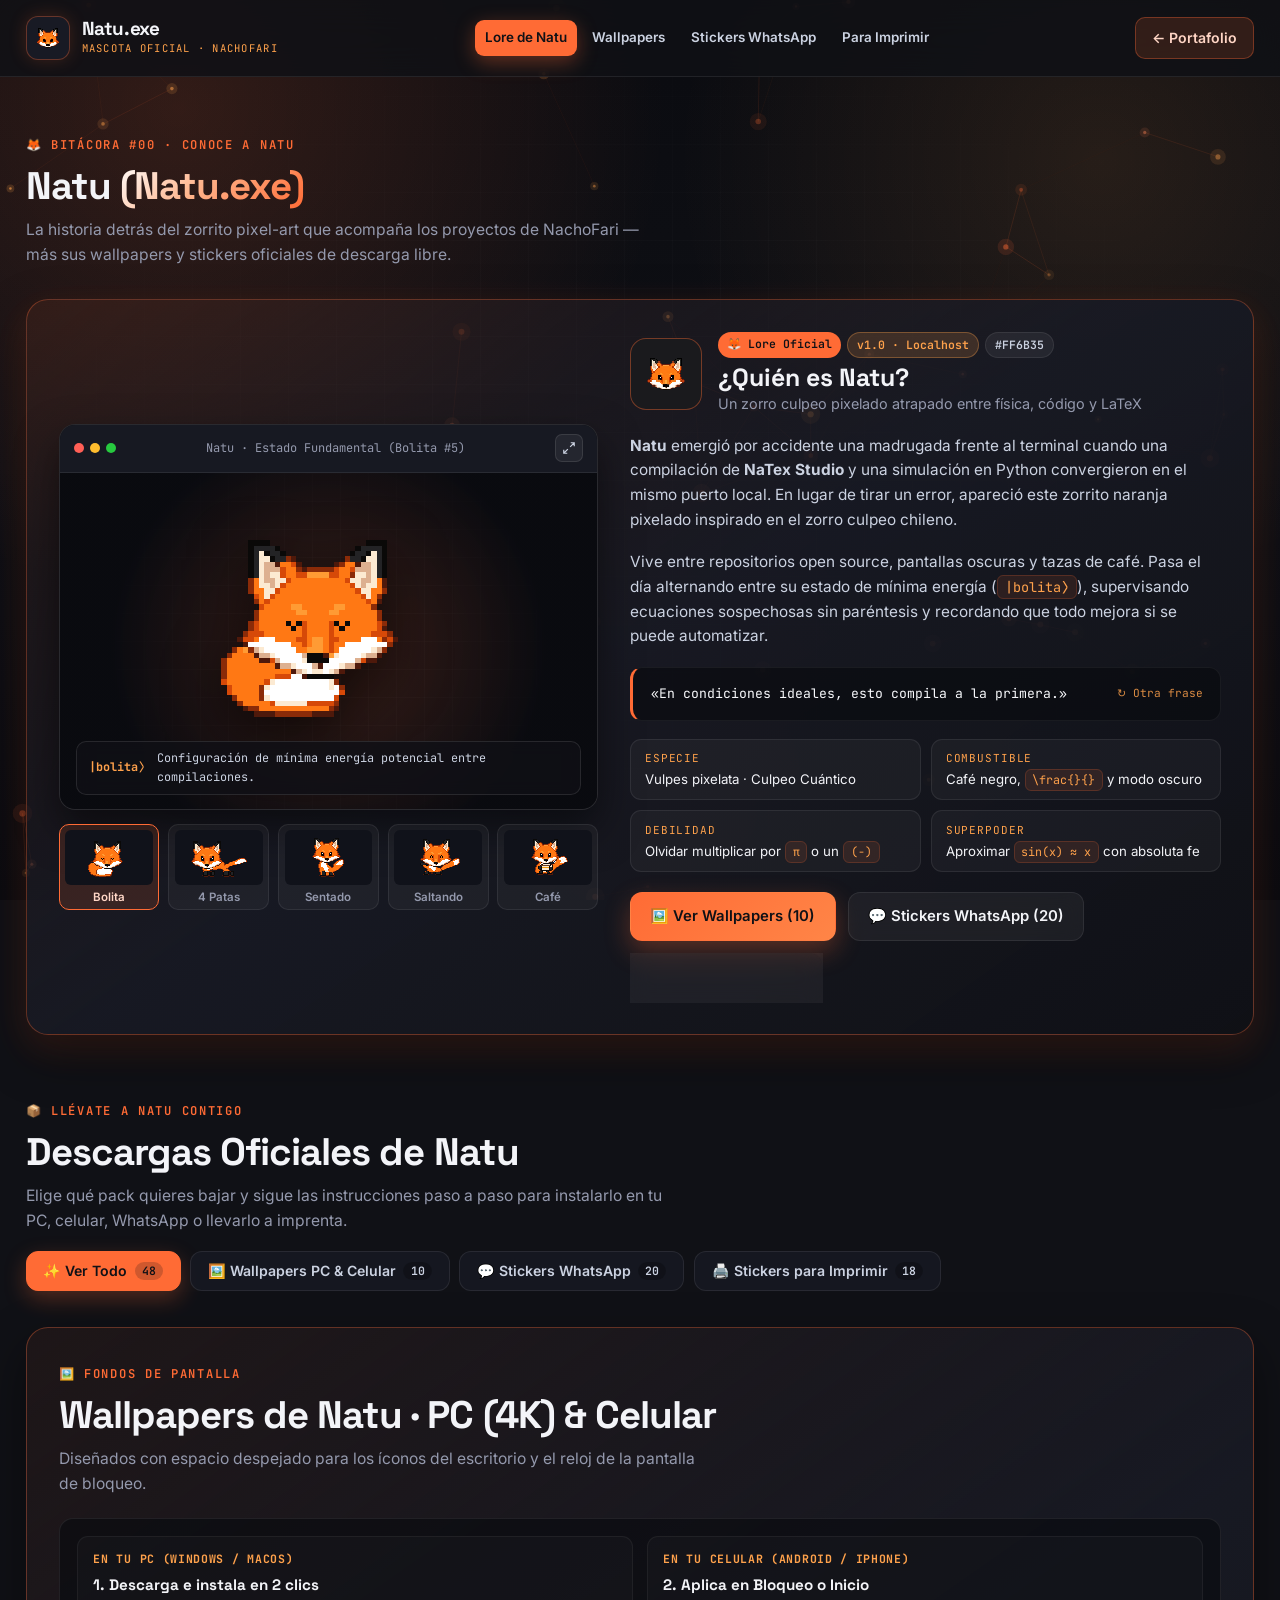
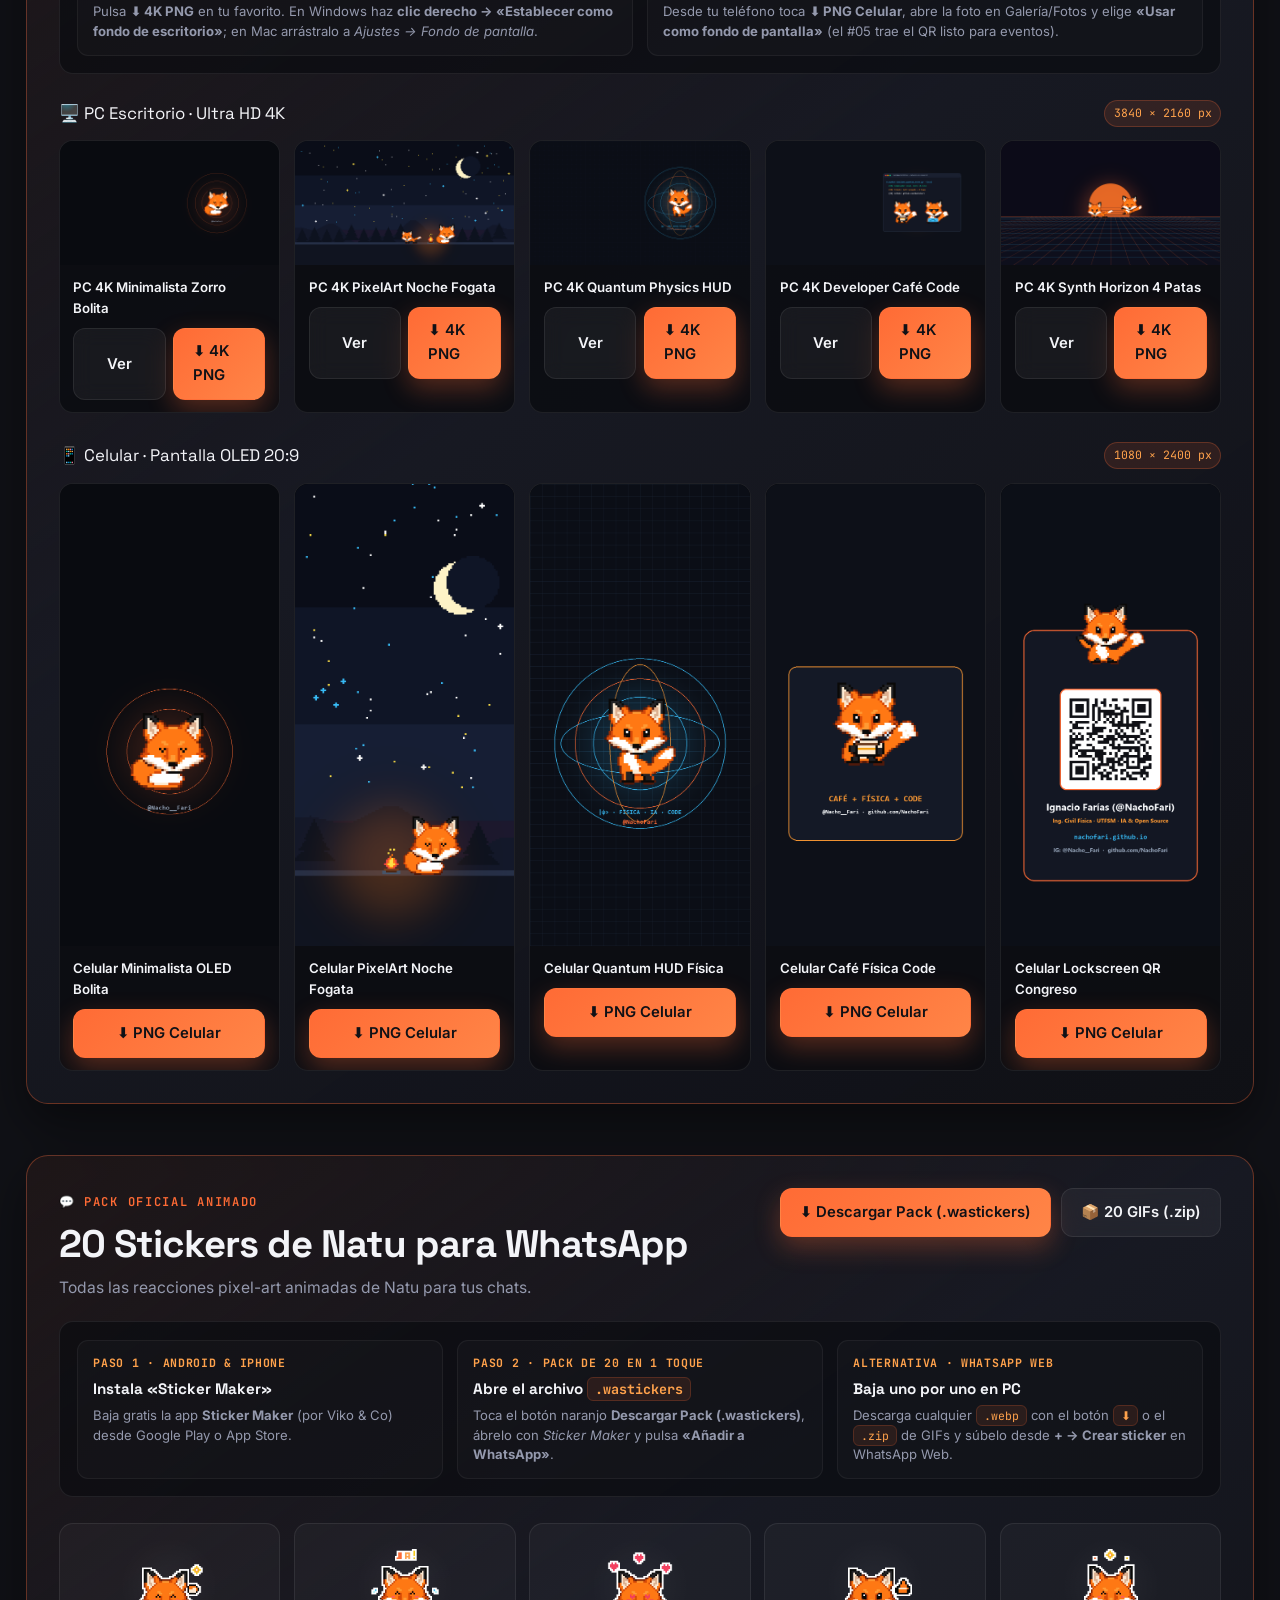
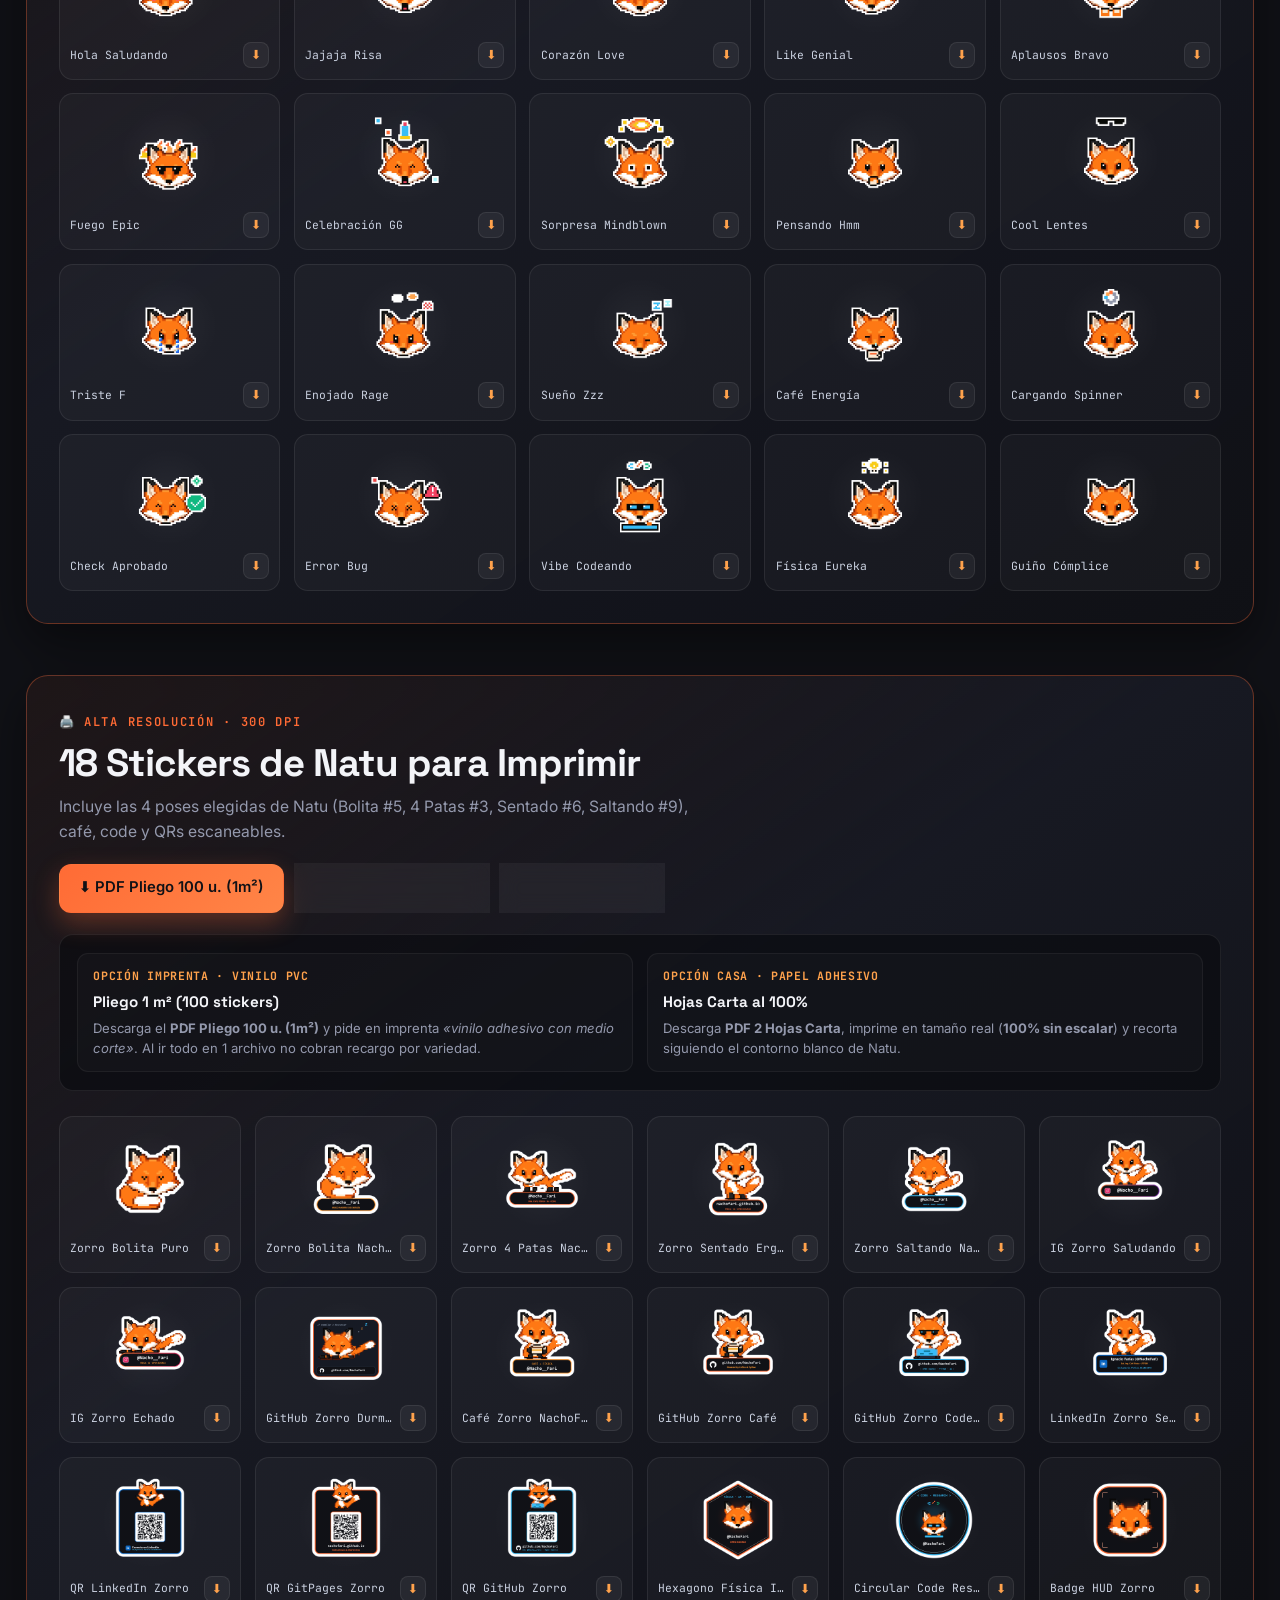
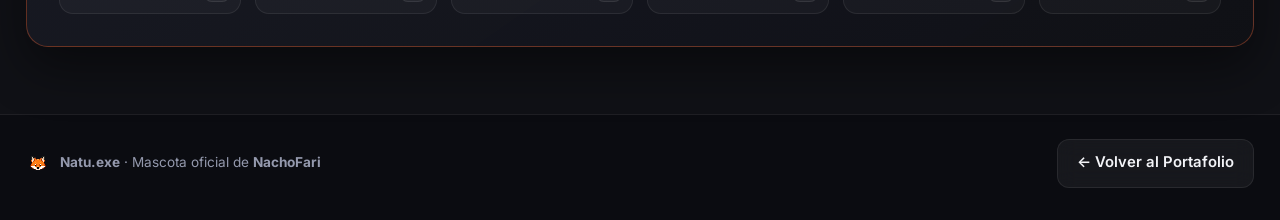
==== natu.html @ dc1feccc "feat: bautizar a Natu.exe y agregar pestaña aparte Conoce a Natu con lore, wallpapers y stickers" ====
<!DOCTYPE html>
<html lang="es">
<head>
  <meta charset="UTF-8" />
  <meta name="viewport" content="width=device-width, initial-scale=1.0" />
  <meta name="theme-color" content="#101116" />
  <title>Conoce a Natu (Natu.exe) — Lore, Wallpapers &amp; Stickers · NachoFari</title>
  <meta name="description" content="Historia y lore oficial de Natu, el zorro pixel-art de NachoFari. Descarga wallpapers en 4K / celular y stickers para WhatsApp o imprimir." />
  <link rel="icon" type="image/png" href="assets/img/fox-avatar.png" />
  <link rel="preconnect" href="https://fonts.googleapis.com" />
  <link rel="preconnect" href="https://fonts.gstatic.com" crossorigin />
  <link href="https://fonts.googleapis.com/css2?family=Inter:wght@400;500;600;700&family=JetBrains+Mono:wght@400;500;600;700&family=Space+Grotesk:wght@500;600;700&display=swap" rel="stylesheet" />
  <link rel="stylesheet" href="css/styles.css?v=20261115a" />
</head>
<body>
  <div class="bg-atmosphere" aria-hidden="true"></div>
  <div class="bg-grid" aria-hidden="true"></div>
  <canvas id="tech-canvas" aria-hidden="true"></canvas>

  <header class="navbar">
    <div class="container nav-inner">
      <a href="index.html" class="brand" aria-label="Inicio NachoFari">
        <div class="brand-avatar-wrap">
          <img src="assets/img/fox-avatar.png" alt="Natu NachoFari" class="brand-avatar" />
        </div>
        <div class="brand-text">
          <span class="brand-name">Natu.exe</span>
          <span class="brand-sub">Mascota Oficial · NachoFari</span>
        </div>
      </a>

      <nav class="nav-links" aria-label="Navegación de Natu">
        <a href="#lore" class="nav-link active">Lore de Natu</a>
        <a href="#wallpapers" class="nav-link">Wallpapers</a>
        <a href="#whatsapp" class="nav-link">Stickers WhatsApp</a>
        <a href="#imprimir" class="nav-link">Para Imprimir</a>
      </nav>

      <div class="nav-actions">
        <a href="index.html" class="btn-nav-cta">← Portafolio</a>
        <button class="mobile-menu-btn" id="mobileMenuBtn" aria-label="Abrir menú" aria-expanded="false">
          <span></span><span></span><span></span>
        </button>
      </div>
    </div>

    <div class="mobile-drawer" id="mobileDrawer">
      <a href="#lore" class="mobile-link">Lore de Natu</a>
      <a href="#wallpapers" class="mobile-link">Wallpapers</a>
      <a href="#whatsapp" class="mobile-link">Stickers WhatsApp</a>
      <a href="#imprimir" class="mobile-link">Para Imprimir</a>
      <a href="index.html" class="mobile-link">← Volver al Portafolio</a>
    </div>
  </header>

  <main>
    <!-- TARJETA PRINCIPAL DE NATU: VISOR IZQUIERDA (POSES) / LORE DERECHA -->
    <section id="lore" class="section">
      <div class="container">
        <div class="section-header">
          <div class="section-tag">🦊 Bitácora #00 · Conoce a Natu</div>
          <h1 class="section-title">Natu <span class="text-gradient">(Natu.exe)</span></h1>
          <p class="section-subtitle">
            La historia detrás del zorrito pixel-art que acompaña los proyectos de NachoFari — más sus wallpapers y stickers oficiales de descarga libre.
          </p>
        </div>

        <article class="flagship-card flagship-card--reversed">
          <!-- VISOR DE FORMAS DE NATU EN EL LADO IZQUIERDO -->
          <div class="flagship-media">
            <div class="preview-window">
              <div class="preview-topbar">
                <div class="preview-dots"><span></span><span></span><span></span></div>
                <span class="preview-filename" id="natuPreviewLabel">Natu · Estado Fundamental (Bolita #5)</span>
                <button type="button" class="preview-zoom-btn" id="natuZoomBtn" title="Ampliar sprite de Natu">
                  <svg viewBox="0 0 24 24" fill="none" stroke="currentColor" stroke-width="2"><path d="M15 3h6v6M9 21H3v-6M21 3l-7 7M3 21l7-7"/></svg>
                </button>
              </div>
              <div class="natu-stage">
                <img src="assets/brand/natu_sprites/01_bolita.png" alt="Natu Modo Bolita" id="natuActiveImg" />
                <div class="natu-stage-caption">
                  <span class="natu-stage-state" id="natuStageState">|bolita⟩</span>
                  <span id="natuStageNote">Configuración de mínima energía potencial entre compilaciones.</span>
                </div>
              </div>
            </div>

            <div class="preview-thumbs natu-thumbs" id="natuThumbs" role="tablist" aria-label="Poses oficiales de Natu">
              <button type="button" class="thumb-btn active"
                data-src="assets/brand/natu_sprites/01_bolita.png"
                data-label="Natu · Estado Fundamental (Bolita #5)"
                data-state="|bolita⟩"
                data-note="Configuración de mínima energía potencial entre compilaciones.">
                <img src="assets/brand/natu_sprites/01_bolita.png" alt="Bolita" />
                <span>Bolita</span>
              </button>
              <button type="button" class="thumb-btn"
                data-src="assets/brand/natu_sprites/02_cuadrupedo.png"
                data-label="Natu · Patrulla Culpeo (4 Patas #3)"
                data-state="|explorando⟩"
                data-note="Rastreando bugs sueltos y apuntes perdidos por el campus.">
                <img src="assets/brand/natu_sprites/02_cuadrupedo.png" alt="4 Patas" />
                <span>4 Patas</span>
              </button>
              <button type="button" class="thumb-btn"
                data-src="assets/brand/natu_sprites/03_sentado.png"
                data-label="Natu · Modo Observador (Sentado #6)"
                data-state="|midiendo⟩"
                data-note="Observando si el experimento colapsa o funciona a la primera.">
                <img src="assets/brand/natu_sprites/03_sentado.png" alt="Sentado" />
                <span>Sentado</span>
              </button>
              <button type="button" class="thumb-btn"
                data-src="assets/brand/natu_sprites/04_saltando.png"
                data-label="Natu · Compiló Sin Warnings (Saltando #9)"
                data-state="|excitado⟩"
                data-note="Salto cuántico cuando el script pasa a la primera sin errores.">
                <img src="assets/brand/natu_sprites/04_saltando.png" alt="Saltando" />
                <span>Saltando</span>
              </button>
              <button type="button" class="thumb-btn"
                data-src="assets/brand/natu_sprites/05_cafe.png"
                data-label="Natu · Modo Cafeína (03:00 AM)"
                data-state="|cafeína⟩"
                data-note="Combustible estándar de laboratorio, LaTeX y trasnoches.">
                <img src="assets/brand/natu_sprites/05_cafe.png" alt="Café" />
                <span>Café</span>
              </button>
            </div>
          </div>

          <!-- LORE + FICHA + ACCESOS EN EL LADO DERECHO -->
          <div class="flagship-info">
            <div class="flagship-brand-row">
              <img src="assets/img/fox-avatar.png" alt="Avatar de Natu" class="flagship-logo fox-logo-pixel" />
              <div>
                <div class="flagship-badges">
                  <span class="badge-star">🦊 Lore Oficial</span>
                  <span class="badge-version">v1.0 · Localhost</span>
                  <span class="badge-license">#FF6B35</span>
                </div>
                <h2 class="flagship-name">¿Quién es Natu?</h2>
                <p class="flagship-tagline">Un zorro culpeo pixelado atrapado entre física, código y LaTeX</p>
              </div>
            </div>

            <p class="flagship-description">
              <strong>Natu</strong> emergió por accidente una madrugada frente al terminal cuando una compilación de <strong>NaTex Studio</strong> y una simulación en Python convergieron en el mismo puerto local. En lugar de tirar un error, apareció este zorrito naranja pixelado inspirado en el zorro culpeo chileno.
            </p>
            <p class="flagship-description">
              Vive entre repositorios open source, pantallas oscuras y tazas de café. Pasa el día alternando entre su estado de mínima energía (<code>|bolita⟩</code>), supervisando ecuaciones sospechosas sin paréntesis y recordando que todo mejora si se puede automatizar.
            </p>

            <div class="natu-lore-quote" id="natuLoreQuote" role="button" tabindex="0" title="Haz clic para cambiar la frase de Natu">
              <span id="natuLoreQuoteText">«En condiciones ideales, esto compila a la primera.»</span>
              <span class="natu-lore-quote-hint">↻ Otra frase</span>
            </div>

            <div class="natu-stats-grid">
              <div class="natu-stat-box">
                <span class="natu-stat-label">Especie</span>
                <span class="natu-stat-value">Vulpes pixelata · Culpeo Cuántico</span>
              </div>
              <div class="natu-stat-box">
                <span class="natu-stat-label">Combustible</span>
                <span class="natu-stat-value">Café negro, <code>\frac&#123;&#125;&#123;&#125;</code> y modo oscuro</span>
              </div>
              <div class="natu-stat-box">
                <span class="natu-stat-label">Debilidad</span>
                <span class="natu-stat-value">Olvidar multiplicar por <code>π</code> o un <code>(−)</code></span>
              </div>
              <div class="natu-stat-box">
                <span class="natu-stat-label">Superpoder</span>
                <span class="natu-stat-value">Aproximar <code>sin(x) ≈ x</code> con absoluta fe</span>
              </div>
            </div>

            <div class="flagship-actions">
              <a href="#wallpapers" class="btn btn-primary">
                <span>🖼️ Ver Wallpapers (10)</span>
              </a>
              <a href="#whatsapp" class="btn btn-glass">
                <span>💬 Stickers WhatsApp (20)</span>
              </a>
              <a href="#imprimir" class="btn btn-glass">
                <span>🖨️ Para Imprimir (18)</span>
              </a>
            </div>
          </div>
        </article>
      </div>
    </section>

    <!-- SELECTOR DE DESCARGAS -->
    <section class="dl-hero">
      <div class="container">
        <div class="section-tag">📦 Llévate a Natu contigo</div>
        <h2 class="section-title">Descargas Oficiales de Natu</h2>
        <p class="section-subtitle">
          Elige qué pack quieres bajar y sigue las instrucciones paso a paso para instalarlo en tu PC, celular, WhatsApp o llevarlo a imprenta.
        </p>

        <div class="dl-switcher" role="tablist" aria-label="Filtrar descargas de Natu">
          <button type="button" class="dl-filter-btn active" data-filter="all">
            ✨ Ver Todo <span class="dl-count-pill">48</span>
          </button>
          <button type="button" class="dl-filter-btn" data-filter="wallpapers">
            🖼️ Wallpapers PC &amp; Celular <span class="dl-count-pill">10</span>
          </button>
          <button type="button" class="dl-filter-btn" data-filter="whatsapp">
            💬 Stickers WhatsApp <span class="dl-count-pill">20</span>
          </button>
          <button type="button" class="dl-filter-btn" data-filter="imprimir">
            🖨️ Stickers para Imprimir <span class="dl-count-pill">18</span>
          </button>
        </div>
      </div>
    </section>

    <!-- 1. WALLPAPERS PC 4K Y CELULAR -->
    <section id="wallpapers" class="dl-group-section" data-group="wallpapers">
      <div class="container">
        <div class="dl-card">
          <div class="dl-card-head">
            <div>
              <div class="section-tag">🖼️ Fondos de Pantalla</div>
              <h2 class="section-title">Wallpapers de Natu · PC (4K) &amp; Celular</h2>
              <p class="section-subtitle">Diseñados con espacio despejado para los íconos del escritorio y el reloj de la pantalla de bloqueo.</p>
            </div>
          </div>

          <div class="install-guide" aria-label="Instrucciones para instalar wallpapers">
            <div class="install-step">
              <span class="install-step-badge">En tu PC (Windows / macOS)</span>
              <h4>1. Descarga e instala en 2 clics</h4>
              <p>Pulsa <strong>⬇ 4K PNG</strong> en tu favorito. En Windows haz <strong>clic derecho → «Establecer como fondo de escritorio»</strong>; en Mac arrástralo a <em>Ajustes → Fondo de pantalla</em>.</p>
            </div>
            <div class="install-step">
              <span class="install-step-badge">En tu Celular (Android / iPhone)</span>
              <h4>2. Aplica en Bloqueo o Inicio</h4>
              <p>Desde tu teléfono toca <strong>⬇ PNG Celular</strong>, abre la foto en Galería/Fotos y elige <strong>«Usar como fondo de pantalla»</strong> (el #05 trae el QR listo para eventos).</p>
            </div>
          </div>

          <div class="wallpapers-subhead">
            <span>🖥️ PC Escritorio · Ultra HD 4K</span>
            <span class="mono-badge">3840 × 2160 px</span>
          </div>
          <div class="wallpapers-pc-grid">
            <div class="wp-card">
              <div class="wp-media-pc" data-lightbox-src="assets/brand/wallpapers_pc/01_PC_4K_Minimalista_Zorro_Bolita.png" data-lightbox-title="PC 4K (3840×2160) · PC 4K Minimalista Zorro Bolita">
                <img src="assets/brand/wallpapers_pc/01_PC_4K_Minimalista_Zorro_Bolita.png" alt="PC 4K Minimalista Zorro Bolita" loading="lazy" />
              </div>
              <div class="wp-footer">
                <span class="wp-title">PC 4K Minimalista Zorro Bolita</span>
                <div class="wp-actions">
                  <button type="button" class="btn btn-glass btn-sm" data-lightbox-src="assets/brand/wallpapers_pc/01_PC_4K_Minimalista_Zorro_Bolita.png" data-lightbox-title="PC 4K · PC 4K Minimalista Zorro Bolita">Ver</button>
                  <a href="assets/brand/wallpapers_pc/01_PC_4K_Minimalista_Zorro_Bolita.png" download="01_PC_4K_Minimalista_Zorro_Bolita.png" class="btn btn-primary btn-sm">⬇ 4K PNG</a>
                </div>
              </div>
            </div>
            <div class="wp-card">
              <div class="wp-media-pc" data-lightbox-src="assets/brand/wallpapers_pc/02_PC_4K_PixelArt_Noche_Fogata.png" data-lightbox-title="PC 4K (3840×2160) · PC 4K PixelArt Noche Fogata">
                <img src="assets/brand/wallpapers_pc/02_PC_4K_PixelArt_Noche_Fogata.png" alt="PC 4K PixelArt Noche Fogata" loading="lazy" />
              </div>
              <div class="wp-footer">
                <span class="wp-title">PC 4K PixelArt Noche Fogata</span>
                <div class="wp-actions">
                  <button type="button" class="btn btn-glass btn-sm" data-lightbox-src="assets/brand/wallpapers_pc/02_PC_4K_PixelArt_Noche_Fogata.png" data-lightbox-title="PC 4K · PC 4K PixelArt Noche Fogata">Ver</button>
                  <a href="assets/brand/wallpapers_pc/02_PC_4K_PixelArt_Noche_Fogata.png" download="02_PC_4K_PixelArt_Noche_Fogata.png" class="btn btn-primary btn-sm">⬇ 4K PNG</a>
                </div>
              </div>
            </div>
            <div class="wp-card">
              <div class="wp-media-pc" data-lightbox-src="assets/brand/wallpapers_pc/03_PC_4K_Quantum_Physics_HUD.png" data-lightbox-title="PC 4K (3840×2160) · PC 4K Quantum Physics HUD">
                <img src="assets/brand/wallpapers_pc/03_PC_4K_Quantum_Physics_HUD.png" alt="PC 4K Quantum Physics HUD" loading="lazy" />
              </div>
              <div class="wp-footer">
                <span class="wp-title">PC 4K Quantum Physics HUD</span>
                <div class="wp-actions">
                  <button type="button" class="btn btn-glass btn-sm" data-lightbox-src="assets/brand/wallpapers_pc/03_PC_4K_Quantum_Physics_HUD.png" data-lightbox-title="PC 4K · PC 4K Quantum Physics HUD">Ver</button>
                  <a href="assets/brand/wallpapers_pc/03_PC_4K_Quantum_Physics_HUD.png" download="03_PC_4K_Quantum_Physics_HUD.png" class="btn btn-primary btn-sm">⬇ 4K PNG</a>
                </div>
              </div>
            </div>
            <div class="wp-card">
              <div class="wp-media-pc" data-lightbox-src="assets/brand/wallpapers_pc/04_PC_4K_Developer_Cafe_Code.png" data-lightbox-title="PC 4K (3840×2160) · PC 4K Developer Café Code">
                <img src="assets/brand/wallpapers_pc/04_PC_4K_Developer_Cafe_Code.png" alt="PC 4K Developer Café Code" loading="lazy" />
              </div>
              <div class="wp-footer">
                <span class="wp-title">PC 4K Developer Café Code</span>
                <div class="wp-actions">
                  <button type="button" class="btn btn-glass btn-sm" data-lightbox-src="assets/brand/wallpapers_pc/04_PC_4K_Developer_Cafe_Code.png" data-lightbox-title="PC 4K · PC 4K Developer Café Code">Ver</button>
                  <a href="assets/brand/wallpapers_pc/04_PC_4K_Developer_Cafe_Code.png" download="04_PC_4K_Developer_Cafe_Code.png" class="btn btn-primary btn-sm">⬇ 4K PNG</a>
                </div>
              </div>
            </div>
            <div class="wp-card">
              <div class="wp-media-pc" data-lightbox-src="assets/brand/wallpapers_pc/05_PC_4K_Synth_Horizon_4Patas.png" data-lightbox-title="PC 4K (3840×2160) · PC 4K Synth Horizon 4 Patas">
                <img src="assets/brand/wallpapers_pc/05_PC_4K_Synth_Horizon_4Patas.png" alt="PC 4K Synth Horizon 4 Patas" loading="lazy" />
              </div>
              <div class="wp-footer">
                <span class="wp-title">PC 4K Synth Horizon 4 Patas</span>
                <div class="wp-actions">
                  <button type="button" class="btn btn-glass btn-sm" data-lightbox-src="assets/brand/wallpapers_pc/05_PC_4K_Synth_Horizon_4Patas.png" data-lightbox-title="PC 4K · PC 4K Synth Horizon 4 Patas">Ver</button>
                  <a href="assets/brand/wallpapers_pc/05_PC_4K_Synth_Horizon_4Patas.png" download="05_PC_4K_Synth_Horizon_4Patas.png" class="btn btn-primary btn-sm">⬇ 4K PNG</a>
                </div>
              </div>
            </div>
          </div>

          <div class="wallpapers-subhead">
            <span>📱 Celular · Pantalla OLED 20:9</span>
            <span class="mono-badge">1080 × 2400 px</span>
          </div>
          <div class="wallpapers-mobile-grid">
            <div class="wp-card">
              <div class="wp-media-mobile" data-lightbox-src="assets/brand/wallpapers_mobile/01_Celular_Minimalista_OLED_Bolita.png" data-lightbox-title="Celular (1080×2400) · Celular Minimalista OLED Bolita">
                <img src="assets/brand/wallpapers_mobile/01_Celular_Minimalista_OLED_Bolita.png" alt="Celular Minimalista OLED Bolita" loading="lazy" />
              </div>
              <div class="wp-footer">
                <span class="wp-title">Celular Minimalista OLED Bolita</span>
                <div class="wp-actions">
                  <a href="assets/brand/wallpapers_mobile/01_Celular_Minimalista_OLED_Bolita.png" download="01_Celular_Minimalista_OLED_Bolita.png" class="btn btn-primary btn-sm">⬇ PNG Celular</a>
                </div>
              </div>
            </div>
            <div class="wp-card">
              <div class="wp-media-mobile" data-lightbox-src="assets/brand/wallpapers_mobile/02_Celular_PixelArt_Noche_Fogata.png" data-lightbox-title="Celular (1080×2400) · Celular PixelArt Noche Fogata">
                <img src="assets/brand/wallpapers_mobile/02_Celular_PixelArt_Noche_Fogata.png" alt="Celular PixelArt Noche Fogata" loading="lazy" />
              </div>
              <div class="wp-footer">
                <span class="wp-title">Celular PixelArt Noche Fogata</span>
                <div class="wp-actions">
                  <a href="assets/brand/wallpapers_mobile/02_Celular_PixelArt_Noche_Fogata.png" download="02_Celular_PixelArt_Noche_Fogata.png" class="btn btn-primary btn-sm">⬇ PNG Celular</a>
                </div>
              </div>
            </div>
            <div class="wp-card">
              <div class="wp-media-mobile" data-lightbox-src="assets/brand/wallpapers_mobile/03_Celular_Quantum_HUD_Fisica.png" data-lightbox-title="Celular (1080×2400) · Celular Quantum HUD Física">
                <img src="assets/brand/wallpapers_mobile/03_Celular_Quantum_HUD_Fisica.png" alt="Celular Quantum HUD Física" loading="lazy" />
              </div>
              <div class="wp-footer">
                <span class="wp-title">Celular Quantum HUD Física</span>
                <div class="wp-actions">
                  <a href="assets/brand/wallpapers_mobile/03_Celular_Quantum_HUD_Fisica.png" download="03_Celular_Quantum_HUD_Fisica.png" class="btn btn-primary btn-sm">⬇ PNG Celular</a>
                </div>
              </div>
            </div>
            <div class="wp-card">
              <div class="wp-media-mobile" data-lightbox-src="assets/brand/wallpapers_mobile/04_Celular_Cafe_Fisica_Code.png" data-lightbox-title="Celular (1080×2400) · Celular Café Física Code">
                <img src="assets/brand/wallpapers_mobile/04_Celular_Cafe_Fisica_Code.png" alt="Celular Café Física Code" loading="lazy" />
              </div>
              <div class="wp-footer">
                <span class="wp-title">Celular Café Física Code</span>
                <div class="wp-actions">
                  <a href="assets/brand/wallpapers_mobile/04_Celular_Cafe_Fisica_Code.png" download="04_Celular_Cafe_Fisica_Code.png" class="btn btn-primary btn-sm">⬇ PNG Celular</a>
                </div>
              </div>
            </div>
            <div class="wp-card">
              <div class="wp-media-mobile" data-lightbox-src="assets/brand/wallpapers_mobile/05_Celular_Lockscreen_QR_Congreso.png" data-lightbox-title="Celular (1080×2400) · Celular Lockscreen QR Congreso">
                <img src="assets/brand/wallpapers_mobile/05_Celular_Lockscreen_QR_Congreso.png" alt="Celular Lockscreen QR Congreso" loading="lazy" />
              </div>
              <div class="wp-footer">
                <span class="wp-title">Celular Lockscreen QR Congreso</span>
                <div class="wp-actions">
                  <a href="assets/brand/wallpapers_mobile/05_Celular_Lockscreen_QR_Congreso.png" download="05_Celular_Lockscreen_QR_Congreso.png" class="btn btn-primary btn-sm">⬇ PNG Celular</a>
                </div>
              </div>
            </div>
          </div>
        </div>
      </div>
    </section>

    <!-- 2. STICKERS WHATSAPP ANIMADOS -->
    <section id="whatsapp" class="dl-group-section" data-group="whatsapp">
      <div class="container">
        <div class="dl-card">
          <div class="dl-card-head">
            <div>
              <div class="section-tag">💬 Pack Oficial Animado</div>
              <h2 class="section-title">20 Stickers de Natu para WhatsApp</h2>
              <p class="section-subtitle">Todas las reacciones pixel-art animadas de Natu para tus chats.</p>
            </div>
            <div class="dl-card-actions">
              <a href="assets/brand/whatsapp/NachoFari_Zorro_20_Reacciones.wastickers" download="Natu_NachoFari_20_Reacciones.wastickers" class="btn btn-primary btn-sm">⬇ Descargar Pack (.wastickers)</a>
              <a href="assets/brand/whatsapp/NachoFari_20_GIFs_Universales.zip" download="Natu_20_GIFs_Universales.zip" class="btn btn-glass btn-sm">📦 20 GIFs (.zip)</a>
            </div>
          </div>

          <div class="install-guide" aria-label="Instrucciones para instalar stickers en WhatsApp">
            <div class="install-step">
              <span class="install-step-badge">Paso 1 · Android &amp; iPhone</span>
              <h4>Instala «Sticker Maker»</h4>
              <p>Baja gratis la app <strong>Sticker Maker</strong> (por Viko &amp; Co) desde Google Play o App Store.</p>
            </div>
            <div class="install-step">
              <span class="install-step-badge">Paso 2 · Pack de 20 en 1 toque</span>
              <h4>Abre el archivo <code>.wastickers</code></h4>
              <p>Toca el botón naranjo <strong>Descargar Pack (.wastickers)</strong>, ábrelo con <em>Sticker Maker</em> y pulsa <strong>«Añadir a WhatsApp»</strong>.</p>
            </div>
            <div class="install-step">
              <span class="install-step-badge">Alternativa · WhatsApp Web</span>
              <h4>Baja uno por uno en PC</h4>
              <p>Descarga cualquier <code>.webp</code> con el botón <code>⬇</code> o el <code>.zip</code> de GIFs y súbelo desde <strong>+ → Crear sticker</strong> en WhatsApp Web.</p>
            </div>
          </div>

          <div class="stickers-grid">
            <div class="sticker-tile">
              <div class="sticker-thumb-box" data-lightbox-src="assets/brand/whatsapp/01_Hola_Saludando.webp" data-lightbox-title="Natu WhatsApp · Hola Saludando">
                <img src="assets/brand/whatsapp/01_Hola_Saludando.webp" alt="Sticker Hola Saludando" loading="lazy" />
              </div>
              <div class="sticker-meta">
                <span class="sticker-name" title="Hola Saludando">Hola Saludando</span>
                <a href="assets/brand/whatsapp/01_Hola_Saludando.webp" download="01_Hola_Saludando.webp" class="sticker-dl" title="Descargar WebP animado">⬇</a>
              </div>
            </div>
            <div class="sticker-tile">
              <div class="sticker-thumb-box" data-lightbox-src="assets/brand/whatsapp/02_Jajaja_Risa.webp" data-lightbox-title="Natu WhatsApp · Jajaja Risa">
                <img src="assets/brand/whatsapp/02_Jajaja_Risa.webp" alt="Sticker Jajaja Risa" loading="lazy" />
              </div>
              <div class="sticker-meta">
                <span class="sticker-name" title="Jajaja Risa">Jajaja Risa</span>
                <a href="assets/brand/whatsapp/02_Jajaja_Risa.webp" download="02_Jajaja_Risa.webp" class="sticker-dl" title="Descargar WebP animado">⬇</a>
              </div>
            </div>
            <div class="sticker-tile">
              <div class="sticker-thumb-box" data-lightbox-src="assets/brand/whatsapp/03_Corazon_Love.webp" data-lightbox-title="Natu WhatsApp · Corazón Love">
                <img src="assets/brand/whatsapp/03_Corazon_Love.webp" alt="Sticker Corazón Love" loading="lazy" />
              </div>
              <div class="sticker-meta">
                <span class="sticker-name" title="Corazón Love">Corazón Love</span>
                <a href="assets/brand/whatsapp/03_Corazon_Love.webp" download="03_Corazon_Love.webp" class="sticker-dl" title="Descargar WebP animado">⬇</a>
              </div>
            </div>
            <div class="sticker-tile">
              <div class="sticker-thumb-box" data-lightbox-src="assets/brand/whatsapp/04_Like_Genial.webp" data-lightbox-title="Natu WhatsApp · Like Genial">
                <img src="assets/brand/whatsapp/04_Like_Genial.webp" alt="Sticker Like Genial" loading="lazy" />
              </div>
              <div class="sticker-meta">
                <span class="sticker-name" title="Like Genial">Like Genial</span>
                <a href="assets/brand/whatsapp/04_Like_Genial.webp" download="04_Like_Genial.webp" class="sticker-dl" title="Descargar WebP animado">⬇</a>
              </div>
            </div>
            <div class="sticker-tile">
              <div class="sticker-thumb-box" data-lightbox-src="assets/brand/whatsapp/05_Aplausos_Bravo.webp" data-lightbox-title="Natu WhatsApp · Aplausos Bravo">
                <img src="assets/brand/whatsapp/05_Aplausos_Bravo.webp" alt="Sticker Aplausos Bravo" loading="lazy" />
              </div>
              <div class="sticker-meta">
                <span class="sticker-name" title="Aplausos Bravo">Aplausos Bravo</span>
                <a href="assets/brand/whatsapp/05_Aplausos_Bravo.webp" download="05_Aplausos_Bravo.webp" class="sticker-dl" title="Descargar WebP animado">⬇</a>
              </div>
            </div>
            <div class="sticker-tile">
              <div class="sticker-thumb-box" data-lightbox-src="assets/brand/whatsapp/06_Fuego_Epic.webp" data-lightbox-title="Natu WhatsApp · Fuego Epic">
                <img src="assets/brand/whatsapp/06_Fuego_Epic.webp" alt="Sticker Fuego Epic" loading="lazy" />
              </div>
              <div class="sticker-meta">
                <span class="sticker-name" title="Fuego Epic">Fuego Epic</span>
                <a href="assets/brand/whatsapp/06_Fuego_Epic.webp" download="06_Fuego_Epic.webp" class="sticker-dl" title="Descargar WebP animado">⬇</a>
              </div>
            </div>
            <div class="sticker-tile">
              <div class="sticker-thumb-box" data-lightbox-src="assets/brand/whatsapp/07_Celebracion_GG.webp" data-lightbox-title="Natu WhatsApp · Celebración GG">
                <img src="assets/brand/whatsapp/07_Celebracion_GG.webp" alt="Sticker Celebración GG" loading="lazy" />
              </div>
              <div class="sticker-meta">
                <span class="sticker-name" title="Celebración GG">Celebración GG</span>
                <a href="assets/brand/whatsapp/07_Celebracion_GG.webp" download="07_Celebracion_GG.webp" class="sticker-dl" title="Descargar WebP animado">⬇</a>
              </div>
            </div>
            <div class="sticker-tile">
              <div class="sticker-thumb-box" data-lightbox-src="assets/brand/whatsapp/08_Sorpresa_Mindblown.webp" data-lightbox-title="Natu WhatsApp · Sorpresa Mindblown">
                <img src="assets/brand/whatsapp/08_Sorpresa_Mindblown.webp" alt="Sticker Sorpresa Mindblown" loading="lazy" />
              </div>
              <div class="sticker-meta">
                <span class="sticker-name" title="Sorpresa Mindblown">Sorpresa Mindblown</span>
                <a href="assets/brand/whatsapp/08_Sorpresa_Mindblown.webp" download="08_Sorpresa_Mindblown.webp" class="sticker-dl" title="Descargar WebP animado">⬇</a>
              </div>
            </div>
            <div class="sticker-tile">
              <div class="sticker-thumb-box" data-lightbox-src="assets/brand/whatsapp/09_Pensando_Hmm.webp" data-lightbox-title="Natu WhatsApp · Pensando Hmm">
                <img src="assets/brand/whatsapp/09_Pensando_Hmm.webp" alt="Sticker Pensando Hmm" loading="lazy" />
              </div>
              <div class="sticker-meta">
                <span class="sticker-name" title="Pensando Hmm">Pensando Hmm</span>
                <a href="assets/brand/whatsapp/09_Pensando_Hmm.webp" download="09_Pensando_Hmm.webp" class="sticker-dl" title="Descargar WebP animado">⬇</a>
              </div>
            </div>
            <div class="sticker-tile">
              <div class="sticker-thumb-box" data-lightbox-src="assets/brand/whatsapp/10_Cool_Lentes.webp" data-lightbox-title="Natu WhatsApp · Cool Lentes">
                <img src="assets/brand/whatsapp/10_Cool_Lentes.webp" alt="Sticker Cool Lentes" loading="lazy" />
              </div>
              <div class="sticker-meta">
                <span class="sticker-name" title="Cool Lentes">Cool Lentes</span>
                <a href="assets/brand/whatsapp/10_Cool_Lentes.webp" download="10_Cool_Lentes.webp" class="sticker-dl" title="Descargar WebP animado">⬇</a>
              </div>
            </div>
            <div class="sticker-tile">
              <div class="sticker-thumb-box" data-lightbox-src="assets/brand/whatsapp/11_Triste_F.webp" data-lightbox-title="Natu WhatsApp · Triste F">
                <img src="assets/brand/whatsapp/11_Triste_F.webp" alt="Sticker Triste F" loading="lazy" />
              </div>
              <div class="sticker-meta">
                <span class="sticker-name" title="Triste F">Triste F</span>
                <a href="assets/brand/whatsapp/11_Triste_F.webp" download="11_Triste_F.webp" class="sticker-dl" title="Descargar WebP animado">⬇</a>
              </div>
            </div>
            <div class="sticker-tile">
              <div class="sticker-thumb-box" data-lightbox-src="assets/brand/whatsapp/12_Enojado_Rage.webp" data-lightbox-title="Natu WhatsApp · Enojado Rage">
                <img src="assets/brand/whatsapp/12_Enojado_Rage.webp" alt="Sticker Enojado Rage" loading="lazy" />
              </div>
              <div class="sticker-meta">
                <span class="sticker-name" title="Enojado Rage">Enojado Rage</span>
                <a href="assets/brand/whatsapp/12_Enojado_Rage.webp" download="12_Enojado_Rage.webp" class="sticker-dl" title="Descargar WebP animado">⬇</a>
              </div>
            </div>
            <div class="sticker-tile">
              <div class="sticker-thumb-box" data-lightbox-src="assets/brand/whatsapp/13_Sueno_Zzz.webp" data-lightbox-title="Natu WhatsApp · Sueño Zzz">
                <img src="assets/brand/whatsapp/13_Sueno_Zzz.webp" alt="Sticker Sueño Zzz" loading="lazy" />
              </div>
              <div class="sticker-meta">
                <span class="sticker-name" title="Sueño Zzz">Sueño Zzz</span>
                <a href="assets/brand/whatsapp/13_Sueno_Zzz.webp" download="13_Sueno_Zzz.webp" class="sticker-dl" title="Descargar WebP animado">⬇</a>
              </div>
            </div>
            <div class="sticker-tile">
              <div class="sticker-thumb-box" data-lightbox-src="assets/brand/whatsapp/14_Cafe_Energia.webp" data-lightbox-title="Natu WhatsApp · Café Energía">
                <img src="assets/brand/whatsapp/14_Cafe_Energia.webp" alt="Sticker Café Energía" loading="lazy" />
              </div>
              <div class="sticker-meta">
                <span class="sticker-name" title="Café Energía">Café Energía</span>
                <a href="assets/brand/whatsapp/14_Cafe_Energia.webp" download="14_Cafe_Energia.webp" class="sticker-dl" title="Descargar WebP animado">⬇</a>
              </div>
            </div>
            <div class="sticker-tile">
              <div class="sticker-thumb-box" data-lightbox-src="assets/brand/whatsapp/15_Cargando_Spinner.webp" data-lightbox-title="Natu WhatsApp · Cargando Spinner">
                <img src="assets/brand/whatsapp/15_Cargando_Spinner.webp" alt="Sticker Cargando Spinner" loading="lazy" />
              </div>
              <div class="sticker-meta">
                <span class="sticker-name" title="Cargando Spinner">Cargando Spinner</span>
                <a href="assets/brand/whatsapp/15_Cargando_Spinner.webp" download="15_Cargando_Spinner.webp" class="sticker-dl" title="Descargar WebP animado">⬇</a>
              </div>
            </div>
            <div class="sticker-tile">
              <div class="sticker-thumb-box" data-lightbox-src="assets/brand/whatsapp/16_Check_Aprobado.webp" data-lightbox-title="Natu WhatsApp · Check Aprobado">
                <img src="assets/brand/whatsapp/16_Check_Aprobado.webp" alt="Sticker Check Aprobado" loading="lazy" />
              </div>
              <div class="sticker-meta">
                <span class="sticker-name" title="Check Aprobado">Check Aprobado</span>
                <a href="assets/brand/whatsapp/16_Check_Aprobado.webp" download="16_Check_Aprobado.webp" class="sticker-dl" title="Descargar WebP animado">⬇</a>
              </div>
            </div>
            <div class="sticker-tile">
              <div class="sticker-thumb-box" data-lightbox-src="assets/brand/whatsapp/17_Error_Bug.webp" data-lightbox-title="Natu WhatsApp · Error Bug">
                <img src="assets/brand/whatsapp/17_Error_Bug.webp" alt="Sticker Error Bug" loading="lazy" />
              </div>
              <div class="sticker-meta">
                <span class="sticker-name" title="Error Bug">Error Bug</span>
                <a href="assets/brand/whatsapp/17_Error_Bug.webp" download="17_Error_Bug.webp" class="sticker-dl" title="Descargar WebP animado">⬇</a>
              </div>
            </div>
            <div class="sticker-tile">
              <div class="sticker-thumb-box" data-lightbox-src="assets/brand/whatsapp/18_Vibe_Codeando.webp" data-lightbox-title="Natu WhatsApp · Vibe Codeando">
                <img src="assets/brand/whatsapp/18_Vibe_Codeando.webp" alt="Sticker Vibe Codeando" loading="lazy" />
              </div>
              <div class="sticker-meta">
                <span class="sticker-name" title="Vibe Codeando">Vibe Codeando</span>
                <a href="assets/brand/whatsapp/18_Vibe_Codeando.webp" download="18_Vibe_Codeando.webp" class="sticker-dl" title="Descargar WebP animado">⬇</a>
              </div>
            </div>
            <div class="sticker-tile">
              <div class="sticker-thumb-box" data-lightbox-src="assets/brand/whatsapp/19_Fisica_Eureka.webp" data-lightbox-title="Natu WhatsApp · Física Eureka">
                <img src="assets/brand/whatsapp/19_Fisica_Eureka.webp" alt="Sticker Física Eureka" loading="lazy" />
              </div>
              <div class="sticker-meta">
                <span class="sticker-name" title="Física Eureka">Física Eureka</span>
                <a href="assets/brand/whatsapp/19_Fisica_Eureka.webp" download="19_Fisica_Eureka.webp" class="sticker-dl" title="Descargar WebP animado">⬇</a>
              </div>
            </div>
            <div class="sticker-tile">
              <div class="sticker-thumb-box" data-lightbox-src="assets/brand/whatsapp/20_Guino_Complice.webp" data-lightbox-title="Natu WhatsApp · Guiño Cómplice">
                <img src="assets/brand/whatsapp/20_Guino_Complice.webp" alt="Sticker Guiño Cómplice" loading="lazy" />
              </div>
              <div class="sticker-meta">
                <span class="sticker-name" title="Guiño Cómplice">Guiño Cómplice</span>
                <a href="assets/brand/whatsapp/20_Guino_Complice.webp" download="20_Guino_Complice.webp" class="sticker-dl" title="Descargar WebP animado">⬇</a>
              </div>
            </div>
          </div>
        </div>
      </div>
    </section>

    <!-- 3. STICKERS TROQUELADOS PARA IMPRIMIR -->
    <section id="imprimir" class="dl-group-section" data-group="imprimir">
      <div class="container">
        <div class="dl-card">
          <div class="dl-card-head">
            <div>
              <div class="section-tag">🖨️ Alta Resolución · 300 DPI</div>
              <h2 class="section-title">18 Stickers de Natu para Imprimir</h2>
              <p class="section-subtitle">Incluye las 4 poses elegidas de Natu (Bolita #5, 4 Patas #3, Sentado #6, Saltando #9), café, code y QRs escaneables.</p>
            </div>
            <div class="dl-card-actions">
              <a href="assets/brand/stickers_print/02_Pliego_Unico_100_Stickers_Plotter_1m2.pdf" download="Natu_Pliego_100_Stickers_1m2.pdf" class="btn btn-primary btn-sm">⬇ PDF Pliego 100 u. (1m²)</a>
              <a href="assets/brand/stickers_print/01_Todos_Los_Stickers_2_Hojas_Carta.pdf" download="Natu_Stickers_2_Hojas_Carta.pdf" class="btn btn-glass btn-sm">📄 PDF 2 Hojas Carta</a>
              <a href="assets/brand/stickers_print/Pack_18_Stickers_Individuales_PNG.zip" download="Natu_18_Stickers_PNG.zip" class="btn btn-glass btn-sm">📦 18 PNGs (.zip)</a>
            </div>
          </div>

          <div class="install-guide" aria-label="Instrucciones para imprimir stickers">
            <div class="install-step">
              <span class="install-step-badge">Opción Imprenta · Vinilo PVC</span>
              <h4>Pliego 1 m² (100 stickers)</h4>
              <p>Descarga el <strong>PDF Pliego 100 u. (1m²)</strong> y pide en imprenta <em>«vinilo adhesivo con medio corte»</em>. Al ir todo en 1 archivo no cobran recargo por variedad.</p>
            </div>
            <div class="install-step">
              <span class="install-step-badge">Opción Casa · Papel Adhesivo</span>
              <h4>Hojas Carta al 100%</h4>
              <p>Descarga <strong>PDF 2 Hojas Carta</strong>, imprime en tamaño real (<strong>100% sin escalar</strong>) y recorta siguiendo el contorno blanco de Natu.</p>
            </div>
          </div>

          <div class="stickers-grid stickers-grid--print">
            <div class="sticker-tile">
              <div class="sticker-thumb-box" data-lightbox-src="assets/brand/stickers_print/01_Zorro_Bolita_Puro.png" data-lightbox-title="Natu Sticker Die-Cut · Zorro Bolita Puro">
                <img src="assets/brand/stickers_print/01_Zorro_Bolita_Puro.png" alt="Sticker Zorro Bolita Puro" loading="lazy" />
              </div>
              <div class="sticker-meta">
                <span class="sticker-name" title="Zorro Bolita Puro">Zorro Bolita Puro</span>
                <a href="assets/brand/stickers_print/01_Zorro_Bolita_Puro.png" download="01_Zorro_Bolita_Puro.png" class="sticker-dl" title="Descargar PNG 1024px">⬇</a>
              </div>
            </div>
            <div class="sticker-tile">
              <div class="sticker-thumb-box" data-lightbox-src="assets/brand/stickers_print/02_Zorro_Bolita_NachoFari.png" data-lightbox-title="Natu Sticker Die-Cut · Zorro Bolita NachoFari">
                <img src="assets/brand/stickers_print/02_Zorro_Bolita_NachoFari.png" alt="Sticker Zorro Bolita NachoFari" loading="lazy" />
              </div>
              <div class="sticker-meta">
                <span class="sticker-name" title="Zorro Bolita NachoFari">Zorro Bolita NachoFari</span>
                <a href="assets/brand/stickers_print/02_Zorro_Bolita_NachoFari.png" download="02_Zorro_Bolita_NachoFari.png" class="sticker-dl" title="Descargar PNG 1024px">⬇</a>
              </div>
            </div>
            <div class="sticker-tile">
              <div class="sticker-thumb-box" data-lightbox-src="assets/brand/stickers_print/03_Zorro_4Patas_NachoFari.png" data-lightbox-title="Natu Sticker Die-Cut · Zorro 4 Patas NachoFari">
                <img src="assets/brand/stickers_print/03_Zorro_4Patas_NachoFari.png" alt="Sticker Zorro 4 Patas NachoFari" loading="lazy" />
              </div>
              <div class="sticker-meta">
                <span class="sticker-name" title="Zorro 4 Patas NachoFari">Zorro 4 Patas NachoFari</span>
                <a href="assets/brand/stickers_print/03_Zorro_4Patas_NachoFari.png" download="03_Zorro_4Patas_NachoFari.png" class="sticker-dl" title="Descargar PNG 1024px">⬇</a>
              </div>
            </div>
            <div class="sticker-tile">
              <div class="sticker-thumb-box" data-lightbox-src="assets/brand/stickers_print/04_Zorro_Sentado_Erguido_Web.png" data-lightbox-title="Natu Sticker Die-Cut · Zorro Sentado Erguido Web">
                <img src="assets/brand/stickers_print/04_Zorro_Sentado_Erguido_Web.png" alt="Sticker Zorro Sentado Erguido Web" loading="lazy" />
              </div>
              <div class="sticker-meta">
                <span class="sticker-name" title="Zorro Sentado Erguido Web">Zorro Sentado Erguido Web</span>
                <a href="assets/brand/stickers_print/04_Zorro_Sentado_Erguido_Web.png" download="04_Zorro_Sentado_Erguido_Web.png" class="sticker-dl" title="Descargar PNG 1024px">⬇</a>
              </div>
            </div>
            <div class="sticker-tile">
              <div class="sticker-thumb-box" data-lightbox-src="assets/brand/stickers_print/05_Zorro_Saltando_NachoFari.png" data-lightbox-title="Natu Sticker Die-Cut · Zorro Saltando NachoFari">
                <img src="assets/brand/stickers_print/05_Zorro_Saltando_NachoFari.png" alt="Sticker Zorro Saltando NachoFari" loading="lazy" />
              </div>
              <div class="sticker-meta">
                <span class="sticker-name" title="Zorro Saltando NachoFari">Zorro Saltando NachoFari</span>
                <a href="assets/brand/stickers_print/05_Zorro_Saltando_NachoFari.png" download="05_Zorro_Saltando_NachoFari.png" class="sticker-dl" title="Descargar PNG 1024px">⬇</a>
              </div>
            </div>
            <div class="sticker-tile">
              <div class="sticker-thumb-box" data-lightbox-src="assets/brand/stickers_print/06_IG_Zorro_Saludando.png" data-lightbox-title="Natu Sticker Die-Cut · IG Zorro Saludando">
                <img src="assets/brand/stickers_print/06_IG_Zorro_Saludando.png" alt="Sticker IG Zorro Saludando" loading="lazy" />
              </div>
              <div class="sticker-meta">
                <span class="sticker-name" title="IG Zorro Saludando">IG Zorro Saludando</span>
                <a href="assets/brand/stickers_print/06_IG_Zorro_Saludando.png" download="06_IG_Zorro_Saludando.png" class="sticker-dl" title="Descargar PNG 1024px">⬇</a>
              </div>
            </div>
            <div class="sticker-tile">
              <div class="sticker-thumb-box" data-lightbox-src="assets/brand/stickers_print/07_IG_Zorro_Echado.png" data-lightbox-title="Natu Sticker Die-Cut · IG Zorro Echado">
                <img src="assets/brand/stickers_print/07_IG_Zorro_Echado.png" alt="Sticker IG Zorro Echado" loading="lazy" />
              </div>
              <div class="sticker-meta">
                <span class="sticker-name" title="IG Zorro Echado">IG Zorro Echado</span>
                <a href="assets/brand/stickers_print/07_IG_Zorro_Echado.png" download="07_IG_Zorro_Echado.png" class="sticker-dl" title="Descargar PNG 1024px">⬇</a>
              </div>
            </div>
            <div class="sticker-tile">
              <div class="sticker-thumb-box" data-lightbox-src="assets/brand/stickers_print/08_GitHub_Zorro_Durmiendo.png" data-lightbox-title="Natu Sticker Die-Cut · GitHub Zorro Durmiendo">
                <img src="assets/brand/stickers_print/08_GitHub_Zorro_Durmiendo.png" alt="Sticker GitHub Zorro Durmiendo" loading="lazy" />
              </div>
              <div class="sticker-meta">
                <span class="sticker-name" title="GitHub Zorro Durmiendo">GitHub Zorro Durmiendo</span>
                <a href="assets/brand/stickers_print/08_GitHub_Zorro_Durmiendo.png" download="08_GitHub_Zorro_Durmiendo.png" class="sticker-dl" title="Descargar PNG 1024px">⬇</a>
              </div>
            </div>
            <div class="sticker-tile">
              <div class="sticker-thumb-box" data-lightbox-src="assets/brand/stickers_print/09_Cafe_Zorro_NachoFari.png" data-lightbox-title="Natu Sticker Die-Cut · Café Zorro NachoFari">
                <img src="assets/brand/stickers_print/09_Cafe_Zorro_NachoFari.png" alt="Sticker Café Zorro NachoFari" loading="lazy" />
              </div>
              <div class="sticker-meta">
                <span class="sticker-name" title="Café Zorro NachoFari">Café Zorro NachoFari</span>
                <a href="assets/brand/stickers_print/09_Cafe_Zorro_NachoFari.png" download="09_Cafe_Zorro_NachoFari.png" class="sticker-dl" title="Descargar PNG 1024px">⬇</a>
              </div>
            </div>
            <div class="sticker-tile">
              <div class="sticker-thumb-box" data-lightbox-src="assets/brand/stickers_print/10_GitHub_Zorro_Cafe.png" data-lightbox-title="Natu Sticker Die-Cut · GitHub Zorro Café">
                <img src="assets/brand/stickers_print/10_GitHub_Zorro_Cafe.png" alt="Sticker GitHub Zorro Café" loading="lazy" />
              </div>
              <div class="sticker-meta">
                <span class="sticker-name" title="GitHub Zorro Café">GitHub Zorro Café</span>
                <a href="assets/brand/stickers_print/10_GitHub_Zorro_Cafe.png" download="10_GitHub_Zorro_Cafe.png" class="sticker-dl" title="Descargar PNG 1024px">⬇</a>
              </div>
            </div>
            <div class="sticker-tile">
              <div class="sticker-thumb-box" data-lightbox-src="assets/brand/stickers_print/11_GitHub_Zorro_Codeando.png" data-lightbox-title="Natu Sticker Die-Cut · GitHub Zorro Codeando">
                <img src="assets/brand/stickers_print/11_GitHub_Zorro_Codeando.png" alt="Sticker GitHub Zorro Codeando" loading="lazy" />
              </div>
              <div class="sticker-meta">
                <span class="sticker-name" title="GitHub Zorro Codeando">GitHub Zorro Codeando</span>
                <a href="assets/brand/stickers_print/11_GitHub_Zorro_Codeando.png" download="11_GitHub_Zorro_Codeando.png" class="sticker-dl" title="Descargar PNG 1024px">⬇</a>
              </div>
            </div>
            <div class="sticker-tile">
              <div class="sticker-thumb-box" data-lightbox-src="assets/brand/stickers_print/12_LinkedIn_Zorro_Sentado.png" data-lightbox-title="Natu Sticker Die-Cut · LinkedIn Zorro Sentado">
                <img src="assets/brand/stickers_print/12_LinkedIn_Zorro_Sentado.png" alt="Sticker LinkedIn Zorro Sentado" loading="lazy" />
              </div>
              <div class="sticker-meta">
                <span class="sticker-name" title="LinkedIn Zorro Sentado">LinkedIn Zorro Sentado</span>
                <a href="assets/brand/stickers_print/12_LinkedIn_Zorro_Sentado.png" download="12_LinkedIn_Zorro_Sentado.png" class="sticker-dl" title="Descargar PNG 1024px">⬇</a>
              </div>
            </div>
            <div class="sticker-tile">
              <div class="sticker-thumb-box" data-lightbox-src="assets/brand/stickers_print/13_QR_LinkedIn_Zorro.png" data-lightbox-title="Natu Sticker Die-Cut · QR LinkedIn Zorro">
                <img src="assets/brand/stickers_print/13_QR_LinkedIn_Zorro.png" alt="Sticker QR LinkedIn Zorro" loading="lazy" />
              </div>
              <div class="sticker-meta">
                <span class="sticker-name" title="QR LinkedIn Zorro">QR LinkedIn Zorro</span>
                <a href="assets/brand/stickers_print/13_QR_LinkedIn_Zorro.png" download="13_QR_LinkedIn_Zorro.png" class="sticker-dl" title="Descargar PNG 1024px">⬇</a>
              </div>
            </div>
            <div class="sticker-tile">
              <div class="sticker-thumb-box" data-lightbox-src="assets/brand/stickers_print/14_QR_GitPages_Zorro.png" data-lightbox-title="Natu Sticker Die-Cut · QR GitPages Zorro">
                <img src="assets/brand/stickers_print/14_QR_GitPages_Zorro.png" alt="Sticker QR GitPages Zorro" loading="lazy" />
              </div>
              <div class="sticker-meta">
                <span class="sticker-name" title="QR GitPages Zorro">QR GitPages Zorro</span>
                <a href="assets/brand/stickers_print/14_QR_GitPages_Zorro.png" download="14_QR_GitPages_Zorro.png" class="sticker-dl" title="Descargar PNG 1024px">⬇</a>
              </div>
            </div>
            <div class="sticker-tile">
              <div class="sticker-thumb-box" data-lightbox-src="assets/brand/stickers_print/15_QR_GitHub_Zorro.png" data-lightbox-title="Natu Sticker Die-Cut · QR GitHub Zorro">
                <img src="assets/brand/stickers_print/15_QR_GitHub_Zorro.png" alt="Sticker QR GitHub Zorro" loading="lazy" />
              </div>
              <div class="sticker-meta">
                <span class="sticker-name" title="QR GitHub Zorro">QR GitHub Zorro</span>
                <a href="assets/brand/stickers_print/15_QR_GitHub_Zorro.png" download="15_QR_GitHub_Zorro.png" class="sticker-dl" title="Descargar PNG 1024px">⬇</a>
              </div>
            </div>
            <div class="sticker-tile">
              <div class="sticker-thumb-box" data-lightbox-src="assets/brand/stickers_print/16_Hexagono_Fisica_IA_Code.png" data-lightbox-title="Natu Sticker Die-Cut · Hexagono Física IA Code">
                <img src="assets/brand/stickers_print/16_Hexagono_Fisica_IA_Code.png" alt="Sticker Hexagono Física IA Code" loading="lazy" />
              </div>
              <div class="sticker-meta">
                <span class="sticker-name" title="Hexagono Física IA Code">Hexagono Física IA Code</span>
                <a href="assets/brand/stickers_print/16_Hexagono_Fisica_IA_Code.png" download="16_Hexagono_Fisica_IA_Code.png" class="sticker-dl" title="Descargar PNG 1024px">⬇</a>
              </div>
            </div>
            <div class="sticker-tile">
              <div class="sticker-thumb-box" data-lightbox-src="assets/brand/stickers_print/17_Circular_Code_Research.png" data-lightbox-title="Natu Sticker Die-Cut · Circular Code Research">
                <img src="assets/brand/stickers_print/17_Circular_Code_Research.png" alt="Sticker Circular Code Research" loading="lazy" />
              </div>
              <div class="sticker-meta">
                <span class="sticker-name" title="Circular Code Research">Circular Code Research</span>
                <a href="assets/brand/stickers_print/17_Circular_Code_Research.png" download="17_Circular_Code_Research.png" class="sticker-dl" title="Descargar PNG 1024px">⬇</a>
              </div>
            </div>
            <div class="sticker-tile">
              <div class="sticker-thumb-box" data-lightbox-src="assets/brand/stickers_print/18_Badge_HUD_Zorro.png" data-lightbox-title="Natu Sticker Die-Cut · Badge HUD Zorro">
                <img src="assets/brand/stickers_print/18_Badge_HUD_Zorro.png" alt="Sticker Badge HUD Zorro" loading="lazy" />
              </div>
              <div class="sticker-meta">
                <span class="sticker-name" title="Badge HUD Zorro">Badge HUD Zorro</span>
                <a href="assets/brand/stickers_print/18_Badge_HUD_Zorro.png" download="18_Badge_HUD_Zorro.png" class="sticker-dl" title="Descargar PNG 1024px">⬇</a>
              </div>
            </div>
          </div>
        </div>
      </div>
    </section>
  </main>

  <footer class="footer">
    <div class="container footer-inner">
      <div class="footer-left">
        <img src="assets/img/fox-avatar.png" alt="Natu" class="footer-fox" />
        <span><strong>Natu.exe</strong> · Mascota oficial de <strong>NachoFari</strong></span>
      </div>
      <a href="index.html" class="btn btn-glass btn-sm">← Volver al Portafolio</a>
    </div>
  </footer>

  <div class="lightbox" id="lightbox" role="dialog" aria-modal="true" aria-label="Vista ampliada" hidden>
    <div class="lightbox-backdrop" id="lightboxBackdrop"></div>
    <div class="lightbox-dialog">
      <div class="lightbox-header">
        <span id="lightboxCaption">Vista previa</span>
        <button type="button" class="lightbox-close" id="lightboxClose" aria-label="Cerrar vista ampliada">✕</button>
      </div>
      <div class="lightbox-body">
        <img src="" alt="" id="lightboxImg" />
      </div>
    </div>
  </div>

  <div class="toast" id="toast" role="status" aria-live="polite"></div>

  <script src="js/background.js?v=20261115a"></script>
  <script src="js/projects.js?v=20261115a"></script>
</body>
</html>
---- css/styles.css ----
/* ==========================================================================
   NachoFari Portfolio — Fox Orange Tech Theme (Inspirado en qstate.cl)
   ========================================================================== */

:root {
  --bg-dark: #101116;
  --bg-deep: #0a0b10;
  --bg-surface: #181a24;
  --bg-elevated: #222533;
  --bg-glass: rgba(24, 26, 36, 0.72);
  --border-color: #2a2e40;
  --border-subtle: rgba(255, 255, 255, 0.08);
  --border-fox: rgba(255, 107, 53, 0.34);

  --fox-orange: #FF6B35;
  --fox-orange-hover: #ff7e4a;
  --fox-amber: #ffa24c;
  --fox-glow: rgba(255, 107, 53, 0.32);
  --fox-soft: rgba(255, 107, 53, 0.12);

  --text-main: #f3f4f8;
  --text-secondary: #cbd2e1;
  --text-muted: #9499ad;

  --font-display: 'Space Grotesk', system-ui, -apple-system, sans-serif;
  --font-sans: 'Inter', system-ui, -apple-system, sans-serif;
  --font-mono: 'JetBrains Mono', ui-monospace, SFMono-Regular, monospace;

  --radius-sm: 10px;
  --radius-md: 16px;
  --radius-lg: 22px;
  --shadow-card: 0 20px 50px rgba(0, 0, 0, 0.45);
  --shadow-fox: 0 12px 35px rgba(255, 107, 53, 0.2);
}

*,
*::before,
*::after {
  box-sizing: border-box;
  margin: 0;
  padding: 0;
}

html {
  scroll-behavior: smooth;
  color-scheme: dark;
}

body {
  font-family: var(--font-sans);
  background-color: var(--bg-dark);
  color: var(--text-main);
  line-height: 1.6;
  overflow-x: hidden;
  min-height: 100vh;
}

img {
  max-width: 100%;
  display: block;
}

a {
  color: inherit;
  text-decoration: none;
}

code {
  font-family: var(--font-mono);
  font-size: 0.88em;
  color: var(--fox-amber);
  background: rgba(255, 107, 53, 0.1);
  padding: 0.12rem 0.42rem;
  border-radius: 6px;
  border: 1px solid rgba(255, 107, 53, 0.2);
}

/* ==========================================================================
   Fondo Atmosférico, Grilla Tech y Canvas Animado
   ========================================================================== */

.bg-atmosphere {
  position: fixed;
  inset: 0;
  z-index: -3;
  background:
    radial-gradient(circle at 14% 12%, rgba(255, 107, 53, 0.16), transparent 36%),
    radial-gradient(circle at 86% 18%, rgba(255, 162, 76, 0.11), transparent 32%),
    radial-gradient(circle at 50% 88%, rgba(255, 107, 53, 0.08), transparent 40%),
    linear-gradient(180deg, #0a0b10 0%, #101116 52%, #0a0b10 100%);
}

.bg-grid {
  position: fixed;
  inset: 0;
  z-index: -2;
  background-image:
    linear-gradient(rgba(255, 255, 255, 0.025) 1px, transparent 1px),
    linear-gradient(90deg, rgba(255, 255, 255, 0.025) 1px, transparent 1px);
  background-size: 48px 48px;
  mask-image: radial-gradient(ellipse at center, rgba(0, 0, 0, 0.85) 20%, transparent 80%);
  pointer-events: none;
}

#tech-canvas {
  position: fixed;
  inset: 0;
  width: 100%;
  height: 100%;
  z-index: -1;
  pointer-events: none;
}

.container {
  width: min(1680px, calc(100% - clamp(1.25rem, 4vw, 5.5rem)));
  margin-inline: auto;
}

/* ==========================================================================
   Navbar Sticky Glassmorphism
   ========================================================================== */

.navbar {
  position: sticky;
  top: 0;
  z-index: 50;
  border-bottom: 1px solid var(--border-subtle);
  background: rgba(16, 17, 22, 0.85);
  backdrop-filter: blur(18px);
  -webkit-backdrop-filter: blur(18px);
}

.nav-inner {
  height: 76px;
  display: flex;
  align-items: center;
  justify-content: space-between;
  gap: 1rem;
}

.brand {
  display: flex;
  align-items: center;
  gap: 0.75rem;
  flex-shrink: 0;
}

.brand-avatar-wrap {
  width: 44px;
  height: 44px;
  border-radius: 12px;
  background: var(--bg-surface);
  border: 1px solid var(--border-fox);
  padding: 5px;
  box-shadow: 0 0 18px rgba(255, 107, 53, 0.18);
  display: grid;
  place-items: center;
}

.brand-avatar {
  width: 100%;
  height: 100%;
  object-fit: contain;
  image-rendering: pixelated;
}

.brand-name {
  display: block;
  font-family: var(--font-display);
  font-size: 1.18rem;
  font-weight: 700;
  line-height: 1.05;
  letter-spacing: -0.02em;
}

.brand-sub {
  display: block;
  margin-top: 2px;
  font-family: var(--font-mono);
  font-size: 0.66rem;
  letter-spacing: 0.12em;
  text-transform: uppercase;
  color: var(--fox-amber);
}

.nav-links {
  display: flex;
  align-items: center;
  gap: clamp(0.18rem, 0.45vw, 0.45rem);
}

.nav-link {
  padding: 0.48rem clamp(0.55rem, 0.78vw, 0.9rem);
  border-radius: 9px;
  font-size: clamp(0.84rem, 0.9vw, 0.94rem);
  font-weight: 600;
  color: var(--text-secondary);
  white-space: nowrap;
  transition: all 0.2s ease;
}

.nav-link:hover {
  color: #fff;
  background: rgba(255, 255, 255, 0.07);
}

.nav-link.active {
  background: var(--fox-orange);
  color: #101116;
  box-shadow: 0 6px 20px rgba(255, 107, 53, 0.35);
}

.nav-actions {
  display: flex;
  align-items: center;
  gap: 0.55rem;
}

.btn-icon {
  width: 38px;
  height: 38px;
  border-radius: 10px;
  border: 1px solid var(--border-subtle);
  background: rgba(255, 255, 255, 0.04);
  display: grid;
  place-items: center;
  color: var(--text-secondary);
  transition: all 0.2s ease;
}

.btn-icon svg {
  width: 18px;
  height: 18px;
}

.btn-icon:hover {
  color: var(--fox-orange);
  border-color: var(--border-fox);
  background: var(--fox-soft);
  transform: translateY(-1px);
}

.btn-nav-cta {
  padding: 0.55rem 1rem;
  border-radius: 10px;
  font-size: 0.88rem;
  white-space: nowrap;
  font-weight: 600;
  background: rgba(255, 107, 53, 0.14);
  border: 1px solid var(--border-fox);
  color: #ffd5c5;
  transition: all 0.2s ease;
}

.btn-nav-cta:hover {
  background: var(--fox-orange);
  color: #101116;
}

.mobile-menu-btn {
  display: none;
  flex-direction: column;
  justify-content: center;
  gap: 5px;
  width: 38px;
  height: 38px;
  background: rgba(255, 255, 255, 0.05);
  border: 1px solid var(--border-subtle);
  border-radius: 10px;
  padding: 8px;
  cursor: pointer;
}

.mobile-menu-btn span {
  display: block;
  width: 100%;
  height: 2px;
  background: var(--text-main);
  border-radius: 2px;
}

.mobile-drawer {
  display: none;
  flex-direction: column;
  padding: 0.75rem 1rem 1rem;
  border-top: 1px solid var(--border-subtle);
  background: rgba(16, 17, 22, 0.96);
}

.mobile-drawer.open {
  display: flex;
}

.mobile-link {
  padding: 0.7rem 0.75rem;
  border-radius: 8px;
  font-weight: 600;
  color: var(--text-secondary);
}

.mobile-link:hover {
  background: var(--fox-soft);
  color: var(--fox-orange);
}

/* ==========================================================================
   Botones Compartidos
   ========================================================================== */

.btn {
  display: inline-flex;
  align-items: center;
  justify-content: center;
  gap: 0.5rem;
  padding: 0.72rem 1.2rem;
  border-radius: 12px;
  font-family: var(--font-sans);
  font-size: 0.93rem;
  font-weight: 600;
  cursor: pointer;
  border: 1px solid transparent;
  transition: all 0.22s cubic-bezier(0.22, 1, 0.36, 1);
}

.btn svg {
  width: 18px;
  height: 18px;
  flex-shrink: 0;
}

.btn-primary {
  background: linear-gradient(135deg, var(--fox-orange) 0%, #ff8547 100%);
  color: #101116;
  box-shadow: 0 10px 26px rgba(255, 107, 53, 0.3);
}

.btn-primary:hover {
  transform: translateY(-2px);
  box-shadow: 0 14px 32px rgba(255, 107, 53, 0.45);
  filter: brightness(1.06);
}

.btn-glass {
  background: rgba(255, 255, 255, 0.05);
  border-color: var(--border-subtle);
  color: var(--text-main);
  backdrop-filter: blur(10px);
}

.btn-glass:hover {
  border-color: var(--border-fox);
  background: rgba(255, 107, 53, 0.12);
  color: #fff;
  transform: translateY(-2px);
}

.btn-subtle {
  background: transparent;
  border-color: rgba(255, 255, 255, 0.12);
  color: var(--text-muted);
}

.btn-subtle:hover {
  color: var(--fox-amber);
  border-color: var(--border-fox);
}

/* ==========================================================================
   Hero Section
   ========================================================================== */

.hero {
  padding: clamp(2.5rem, 5vw, 5rem) 0 clamp(2rem, 4vw, 3.5rem);
}

.hero-grid {
  display: grid;
  grid-template-columns: 1.25fr 0.85fr;
  align-items: center;
  gap: clamp(1.75rem, 3.5vw, 4rem);
}

.hero-kicker {
  display: inline-flex;
  align-items: center;
  gap: 0.6rem;
  padding: 0.42rem 0.9rem;
  border-radius: 999px;
  background: rgba(255, 107, 53, 0.1);
  border: 1px solid rgba(255, 107, 53, 0.28);
  font-family: var(--font-mono);
  font-size: 0.78rem;
  color: #ffc5ae;
  margin-bottom: 1.25rem;
}

.pulse-dot {
  width: 8px;
  height: 8px;
  border-radius: 50%;
  background: var(--fox-orange);
  box-shadow: 0 0 10px var(--fox-orange);
  animation: pulseDot 2s infinite;
}

@keyframes pulseDot {
  0%, 100% { transform: scale(1); opacity: 1; }
  50% { transform: scale(1.45); opacity: 0.55; }
}

.hero-title {
  font-family: var(--font-display);
  font-size: clamp(2.2rem, 4.4vw, 3.6rem);
  font-weight: 700;
  line-height: 1.1;
  letter-spacing: -0.03em;
  margin-bottom: 1.15rem;
}

.text-gradient {
  background: linear-gradient(135deg, #fff 0%, #ffb38a 45%, #FF6B35 100%);
  -webkit-background-clip: text;
  background-clip: text;
  color: transparent;
}

.hero-handle {
  display: block;
  margin-top: 0.35rem;
  font-family: var(--font-mono);
  font-size: clamp(1rem, 1.8vw, 1.35rem);
  font-weight: 500;
  color: var(--fox-orange);
}

.hero-desc {
  font-size: 1.07rem;
  color: var(--text-secondary);
  max-width: 60ch;
  margin-bottom: 1.25rem;
}

.hero-traits {
  list-style: none;
  display: flex;
  flex-wrap: wrap;
  gap: 0.55rem;
  margin-bottom: 1.75rem;
}

.hero-traits li {
  display: inline-flex;
  align-items: center;
  gap: 0.4rem;
  padding: 0.42rem 0.85rem;
  border-radius: 10px;
  background: rgba(255, 255, 255, 0.045);
  border: 1px solid var(--border-subtle);
  font-size: 0.86rem;
  font-weight: 500;
  color: var(--text-main);
}

.hero-links {
  display: flex;
  flex-wrap: wrap;
  gap: 0.75rem;
  margin-bottom: 2.25rem;
}

.hero-metrics {
  display: grid;
  grid-template-columns: repeat(3, minmax(0, 1fr));
  gap: 0.9rem;
  max-width: 560px;
}

.metric-card {
  padding: 0.95rem 1rem;
  border-radius: var(--radius-md);
  background: var(--bg-glass);
  border: 1px solid var(--border-subtle);
  backdrop-filter: blur(12px);
}

.metric-value {
  display: block;
  font-family: var(--font-display);
  font-size: 1.35rem;
  font-weight: 700;
  color: var(--fox-amber);
}

.metric-label {
  display: block;
  font-size: 0.78rem;
  color: var(--text-muted);
  margin-top: 0.15rem;
}

/* Emblema Zorro HUD + Burbuja Pixel-Art */
.hero-visual {
  display: flex;
  flex-direction: column;
  align-items: center;
  gap: 1.05rem;
}

.fox-speech-bubble {
  position: relative;
  width: min(100%, clamp(250px, 28vw, 410px));
  padding: 0.78rem 1rem 0.85rem;
  background: #141620;
  color: var(--text-main);
  font-family: var(--font-mono);
  font-size: clamp(0.76rem, 0.88vw, 0.86rem);
  line-height: 1.48;
  text-align: center;
  display: flex;
  flex-direction: column;
  align-items: center;
  gap: 0.25rem;
  border: 2px solid var(--fox-orange);
  border-radius: 0;
  cursor: pointer;
  box-shadow:
    inset 0 0 0 2px #0d0e15,
    4px 4px 0 0 rgba(255, 107, 53, 0.35),
    0 14px 32px rgba(0, 0, 0, 0.45);
  transition: transform 0.18s ease, border-color 0.2s ease, box-shadow 0.2s ease;
}

.fox-speech-bubble:hover {
  transform: translateY(-2px);
  border-color: var(--fox-amber);
  box-shadow:
    inset 0 0 0 2px #0d0e15,
    4px 4px 0 0 rgba(255, 162, 76, 0.45),
    0 16px 36px rgba(255, 107, 53, 0.2);
}

.fox-speech-bubble::before,
.fox-speech-bubble::after {
  content: '';
  position: absolute;
  left: 50%;
  transform: translateX(-50%);
  width: 0;
  height: 0;
  border-style: solid;
  pointer-events: none;
}

.fox-speech-bubble::before {
  bottom: -12px;
  border-width: 12px 10px 0 10px;
  border-color: var(--fox-orange) transparent transparent transparent;
}

.fox-speech-bubble::after {
  bottom: -9px;
  border-width: 10px 8px 0 8px;
  border-color: #141620 transparent transparent transparent;
}

.fox-speech-tag {
  font-size: 0.65rem;
  letter-spacing: 0.08em;
  text-transform: uppercase;
  color: var(--fox-amber);
  opacity: 0.9;
}

.fox-speech-text {
  color: #f8f9fc;
  word-break: break-word;
}

.fox-speech-bubble.is-popping {
  animation: foxSpeechPop 0.28s cubic-bezier(0.22, 1, 0.36, 1);
}

@keyframes foxSpeechPop {
  0% { transform: scale(0.96); }
  55% { transform: scale(1.025); }
  100% { transform: scale(1); }
}

.fox-frame[role='button'] {
  cursor: pointer;
}

.fox-orb-card {
  position: relative;
  width: clamp(250px, 28vw, 410px);
  max-width: 100%;
  aspect-ratio: 1;
  border-radius: 30px;
  background: radial-gradient(circle at 50% 45%, rgba(255, 107, 53, 0.18), rgba(24, 26, 36, 0.86) 68%);
  border: 1px solid var(--border-fox);
  box-shadow: var(--shadow-card), 0 0 65px rgba(255, 107, 53, 0.14);
  display: grid;
  place-items: center;
  overflow: hidden;
}

.orb-ring {
  position: absolute;
  border-radius: 50%;
  border: 1px dashed rgba(255, 107, 53, 0.28);
  pointer-events: none;
}

.orb-ring-outer {
  width: 84%;
  height: 84%;
  animation: spinSlow 28s linear infinite;
}

.orb-ring-inner {
  width: 64%;
  height: 64%;
  border-color: rgba(255, 162, 76, 0.24);
  animation: spinSlow 18s linear infinite reverse;
}

@keyframes spinSlow {
  from { transform: rotate(0deg); }
  to { transform: rotate(360deg); }
}

.fox-frame {
  position: relative;
  width: 58%;
  height: 58%;
  border-radius: 26px;
  background: rgba(16, 17, 22, 0.9);
  border: 2px solid rgba(255, 107, 53, 0.45);
  padding: clamp(10px, 1.1vw, 14px);
  box-shadow: 0 0 38px rgba(255, 107, 53, 0.28);
  animation: floatFox 5s ease-in-out infinite;
}

@keyframes floatFox {
  0%, 100% { transform: translateY(0); }
  50% { transform: translateY(-7px); }
}

.fox-hero-img {
  width: 100%;
  height: 100%;
  object-fit: contain;
  image-rendering: pixelated;
}

.fox-hud-badge {
  position: absolute;
  display: inline-flex;
  align-items: center;
  gap: 0.45rem;
  padding: 0.4rem 0.75rem;
  border-radius: 10px;
  background: rgba(16, 17, 22, 0.88);
  border: 1px solid rgba(255, 255, 255, 0.12);
  backdrop-filter: blur(8px);
  font-size: 0.74rem;
  color: var(--text-secondary);
}

.hud-top {
  top: 16px;
  left: 16px;
}

.hud-bottom {
  bottom: 16px;
  right: 16px;
}

.hud-dot {
  width: 7px;
  height: 7px;
  border-radius: 50%;
  background: #22c55e;
  box-shadow: 0 0 8px #22c55e;
}

.hud-svg-icon {
  width: 15px;
  height: 15px;
  filter: invert(61%) sepia(69%) saturate(2100%) hue-rotate(334deg) brightness(101%) contrast(101%);
}

/* ==========================================================================
   Secciones y Encabezados
   ========================================================================== */

.section {
  padding: clamp(2.4rem, 4.2vw, 4.2rem) 0;
}

.section-header {
  margin-bottom: 2rem;
}

.section-header-row {
  display: flex;
  flex-wrap: wrap;
  align-items: flex-end;
  justify-content: space-between;
  gap: 1.5rem;
  margin-bottom: 2rem;
}

.section-tag {
  display: inline-flex;
  align-items: center;
  gap: 0.45rem;
  font-family: var(--font-mono);
  font-size: 0.76rem;
  font-weight: 600;
  text-transform: uppercase;
  letter-spacing: 0.14em;
  color: var(--fox-orange);
  margin-bottom: 0.55rem;
}

.section-title {
  font-family: var(--font-display);
  font-size: clamp(1.75rem, 3vw, 2.4rem);
  font-weight: 700;
  letter-spacing: -0.025em;
  line-height: 1.15;
}

.section-subtitle {
  margin-top: 0.55rem;
  color: var(--text-muted);
  max-width: 64ch;
  font-size: 0.98rem;
}

/* ==========================================================================
   Proyecto Estrella: NaTex Studio
   ========================================================================== */

.flagship-card {
  display: grid;
  grid-template-columns: 1.05fr 1.15fr;
  gap: 2rem;
  padding: 2rem;
  border-radius: var(--radius-lg);
  background:
    linear-gradient(145deg, rgba(255, 107, 53, 0.08) 0%, rgba(24, 26, 36, 0.9) 48%, rgba(16, 17, 22, 0.96) 100%);
  border: 1px solid var(--border-fox);
  box-shadow: var(--shadow-card), var(--shadow-fox);
}

.flagship-brand-row {
  display: flex;
  align-items: center;
  gap: 1rem;
  margin-bottom: 1.15rem;
}

.flagship-logo {
  width: 72px;
  height: 72px;
  border-radius: 16px;
  object-fit: cover;
  border: 1px solid rgba(255, 107, 53, 0.4);
  background: #1a1a1d;
  flex-shrink: 0;
}

.flagship-badges {
  display: flex;
  flex-wrap: wrap;
  gap: 0.4rem;
  margin-bottom: 0.35rem;
}

.badge-star,
.badge-version,
.badge-license {
  font-family: var(--font-mono);
  font-size: 0.72rem;
  font-weight: 600;
  padding: 0.18rem 0.55rem;
  border-radius: 999px;
}

.badge-star {
  background: var(--fox-orange);
  color: #101116;
}

.badge-version {
  background: rgba(255, 162, 76, 0.16);
  color: var(--fox-amber);
  border: 1px solid rgba(255, 162, 76, 0.32);
}

.badge-license {
  background: rgba(255, 255, 255, 0.06);
  color: var(--text-secondary);
  border: 1px solid var(--border-subtle);
}

.flagship-name {
  font-family: var(--font-display);
  font-size: 1.55rem;
  font-weight: 700;
  line-height: 1.15;
}

.flagship-tagline {
  font-size: 0.9rem;
  color: var(--text-muted);
}

.flagship-description {
  color: var(--text-secondary);
  font-size: 0.96rem;
  margin-bottom: 1.15rem;
}

.flagship-features {
  list-style: none;
  display: grid;
  grid-template-columns: repeat(2, minmax(0, 1fr));
  gap: 0.55rem 0.9rem;
  margin-bottom: 1.25rem;
  font-size: 0.87rem;
  color: var(--text-main);
}

.flagship-tech {
  display: flex;
  flex-wrap: wrap;
  gap: 0.45rem;
  margin-bottom: 1.5rem;
}

.tech-pill {
  font-family: var(--font-mono);
  font-size: 0.74rem;
  padding: 0.28rem 0.65rem;
  border-radius: 8px;
  background: rgba(255, 255, 255, 0.05);
  border: 1px solid var(--border-subtle);
  color: var(--text-secondary);
}

.flagship-actions {
  display: flex;
  flex-wrap: wrap;
  gap: 0.75rem;
}

/* Visor de capturas de NaTex */
.flagship-media {
  display: flex;
  flex-direction: column;
  gap: 0.85rem;
}

.preview-window {
  border-radius: 16px;
  overflow: hidden;
  border: 1px solid rgba(255, 255, 255, 0.12);
  background: #0c0d12;
  box-shadow: 0 18px 40px rgba(0, 0, 0, 0.5);
}

.preview-topbar {
  display: flex;
  align-items: center;
  justify-content: space-between;
  padding: 0.6rem 0.9rem;
  background: #171922;
  border-bottom: 1px solid rgba(255, 255, 255, 0.08);
}

.preview-dots {
  display: flex;
  gap: 6px;
}

.preview-dots span {
  width: 10px;
  height: 10px;
  border-radius: 50%;
  background: rgba(255, 255, 255, 0.16);
}

.preview-dots span:first-child { background: #ff5f56; }
.preview-dots span:nth-child(2) { background: #ffbd2e; }
.preview-dots span:nth-child(3) { background: #27c93f; }

.preview-filename {
  font-family: var(--font-mono);
  font-size: 0.75rem;
  color: var(--text-muted);
}

.preview-zoom-btn {
  background: rgba(255, 255, 255, 0.06);
  border: 1px solid rgba(255, 255, 255, 0.1);
  color: var(--text-secondary);
  width: 28px;
  height: 28px;
  border-radius: 7px;
  display: grid;
  place-items: center;
  cursor: pointer;
  transition: all 0.2s ease;
}

.preview-zoom-btn svg {
  width: 14px;
  height: 14px;
}

.preview-zoom-btn:hover {
  color: var(--fox-orange);
  border-color: var(--border-fox);
}

.preview-stage {
  aspect-ratio: 16 / 10;
  background: #090a0e;
  overflow: hidden;
}

.preview-stage img {
  width: 100%;
  height: 100%;
  object-fit: cover;
  cursor: zoom-in;
  transition: transform 0.35s ease;
}

.preview-stage img:hover {
  transform: scale(1.018);
}

.preview-thumbs {
  display: grid;
  grid-template-columns: repeat(5, minmax(0, 1fr));
  gap: 0.55rem;
}

.thumb-btn {
  display: flex;
  flex-direction: column;
  align-items: center;
  gap: 0.3rem;
  padding: 0.35rem;
  border-radius: 10px;
  background: rgba(255, 255, 255, 0.04);
  border: 1px solid var(--border-subtle);
  color: var(--text-muted);
  font-family: var(--font-sans);
  font-size: 0.72rem;
  font-weight: 600;
  cursor: pointer;
  transition: all 0.2s ease;
}

.thumb-btn img {
  width: 100%;
  aspect-ratio: 16 / 10;
  object-fit: cover;
  border-radius: 6px;
}

.thumb-btn:hover {
  border-color: var(--border-fox);
  color: var(--text-main);
}

.thumb-btn.active {
  border-color: var(--fox-orange);
  background: rgba(255, 107, 53, 0.14);
  color: #ffd7c7;
}

/* ==========================================================================
   Filtros y Galería de Proyectos Públicos
   ========================================================================== */

.filter-tabs {
  display: flex;
  flex-wrap: wrap;
  gap: 0.5rem;
}

.filter-btn {
  padding: 0.5rem 0.95rem;
  border-radius: 999px;
  border: 1px solid var(--border-subtle);
  background: rgba(255, 255, 255, 0.04);
  color: var(--text-secondary);
  font-family: var(--font-sans);
  font-size: 0.84rem;
  font-weight: 600;
  cursor: pointer;
  transition: all 0.2s ease;
}

.filter-btn:hover {
  border-color: var(--border-fox);
  color: #fff;
}

.filter-btn.active {
  background: var(--fox-orange);
  border-color: var(--fox-orange);
  color: #101116;
}

.projects-grid {
  display: grid;
  grid-template-columns: repeat(auto-fit, minmax(min(320px, 100%), 1fr));
  gap: clamp(1rem, 1.8vw, 1.65rem);
}

.project-card {
  display: flex;
  flex-direction: column;
  border-radius: var(--radius-md);
  background: var(--bg-glass);
  border: 1px solid var(--border-subtle);
  backdrop-filter: blur(14px);
  overflow: hidden;
  transition: transform 0.28s cubic-bezier(0.22, 1, 0.36, 1), border-color 0.28s ease, box-shadow 0.28s ease;
}

.project-card:hover {
  transform: translateY(-5px);
  border-color: var(--border-fox);
  box-shadow: 0 20px 44px rgba(0, 0, 0, 0.5), 0 0 30px rgba(255, 107, 53, 0.12);
}

.project-card.is-star {
  border-color: rgba(255, 107, 53, 0.45);
  background: linear-gradient(180deg, rgba(255, 107, 53, 0.08) 0%, rgba(24, 26, 36, 0.86) 100%);
}

/* Cabecera visual de la tarjeta (captura o showcase de ícono) */
.project-media {
  position: relative;
  aspect-ratio: 16 / 9;
  background: radial-gradient(circle at 50% 45%, rgba(255, 107, 53, 0.15), #0d0e14 75%);
  border-bottom: 1px solid var(--border-subtle);
  overflow: hidden;
  display: flex;
  align-items: center;
  justify-content: center;
}

.project-media.has-screenshot img.project-cover {
  width: 100%;
  height: 100%;
  object-fit: cover;
  cursor: zoom-in;
  transition: transform 0.4s ease;
}

.project-card:hover .project-media.has-screenshot img.project-cover {
  transform: scale(1.04);
}

.project-icon-stage {
  display: flex;
  align-items: center;
  justify-content: center;
  width: 100%;
  height: 100%;
  padding: 1.25rem;
  position: relative;
}

.project-icon-stage::before {
  content: "";
  position: absolute;
  width: 120px;
  height: 120px;
  border-radius: 50%;
  background: radial-gradient(circle, rgba(255, 107, 53, 0.22), transparent 70%);
}

.project-icon-large {
  position: relative;
  width: 92px;
  height: 92px;
  object-fit: contain;
  border-radius: 20px;
  filter: drop-shadow(0 10px 22px rgba(0, 0, 0, 0.5));
  transition: transform 0.3s ease;
}

.project-card:hover .project-icon-large {
  transform: scale(1.08);
}

.project-svg-stage {
  position: relative;
  width: 88px;
  height: 88px;
  border-radius: 22px;
  display: grid;
  place-items: center;
  background: linear-gradient(135deg, rgba(255, 107, 53, 0.22), rgba(255, 162, 76, 0.12));
  border: 1px solid rgba(255, 107, 53, 0.35);
  color: var(--fox-amber);
}

.project-svg-stage svg {
  width: 44px;
  height: 44px;
}

.media-badge-top {
  position: absolute;
  top: 10px;
  left: 10px;
  display: inline-flex;
  align-items: center;
  gap: 0.35rem;
  padding: 0.24rem 0.6rem;
  border-radius: 999px;
  font-family: var(--font-mono);
  font-size: 0.7rem;
  font-weight: 600;
  background: rgba(16, 17, 22, 0.85);
  border: 1px solid rgba(255, 255, 255, 0.14);
  backdrop-filter: blur(8px);
}

.media-badge-star {
  border-color: rgba(255, 107, 53, 0.6);
  color: #ffc5ae;
}

.media-badge-live {
  position: absolute;
  top: 10px;
  right: 10px;
  display: inline-flex;
  align-items: center;
  gap: 0.35rem;
  padding: 0.24rem 0.6rem;
  border-radius: 999px;
  font-family: var(--font-mono);
  font-size: 0.68rem;
  font-weight: 600;
  background: rgba(16, 185, 129, 0.18);
  border: 1px solid rgba(16, 185, 129, 0.45);
  color: #6ee7b7;
  backdrop-filter: blur(8px);
}

.media-floating-icon {
  position: absolute;
  bottom: 10px;
  right: 10px;
  width: 42px;
  height: 42px;
  border-radius: 10px;
  padding: 4px;
  background: rgba(16, 17, 22, 0.9);
  border: 1px solid rgba(255, 107, 53, 0.4);
  object-fit: contain;
  box-shadow: 0 6px 16px rgba(0, 0, 0, 0.5);
}

.project-body {
  padding: 1.25rem 1.3rem 1.35rem;
  display: flex;
  flex-direction: column;
  flex: 1;
}

.project-title-row {
  display: flex;
  align-items: center;
  justify-content: space-between;
  gap: 0.5rem;
  margin-bottom: 0.45rem;
}

.project-name {
  font-family: var(--font-display);
  font-size: 1.2rem;
  font-weight: 700;
  letter-spacing: -0.01em;
}

.project-stars {
  font-family: var(--font-mono);
  font-size: 0.78rem;
  color: var(--fox-amber);
  background: rgba(255, 162, 76, 0.12);
  padding: 0.15rem 0.5rem;
  border-radius: 999px;
  border: 1px solid rgba(255, 162, 76, 0.25);
}

.project-summary {
  font-size: 0.91rem;
  color: var(--text-secondary);
  margin-bottom: 1rem;
  flex: 1;
}

.project-tags {
  display: flex;
  flex-wrap: wrap;
  gap: 0.38rem;
  margin-bottom: 1.15rem;
}

.project-tag {
  font-family: var(--font-mono);
  font-size: 0.7rem;
  padding: 0.2rem 0.52rem;
  border-radius: 6px;
  background: rgba(255, 255, 255, 0.045);
  border: 1px solid var(--border-subtle);
  color: var(--text-muted);
}

.project-actions {
  display: flex;
  gap: 0.6rem;
  margin-top: auto;
}

.project-actions .btn {
  flex: 1;
  padding: 0.58rem 0.85rem;
  font-size: 0.84rem;
  border-radius: 10px;
}

/* ==========================================================================
   Sección QState (Q⟨STATE⟩)
   ========================================================================== */

.qstate-card {
  position: relative;
  border-radius: var(--radius-lg);
  padding: 2.3rem;
  background: linear-gradient(135deg, rgba(24, 26, 36, 0.92) 0%, rgba(16, 17, 22, 0.96) 100%);
  border: 1px solid rgba(255, 107, 53, 0.34);
  box-shadow: var(--shadow-card);
  overflow: hidden;
}

.qstate-glow {
  position: absolute;
  inset: auto -120px -120px auto;
  width: 360px;
  height: 360px;
  border-radius: 50%;
  background: radial-gradient(circle, rgba(255, 107, 53, 0.2), transparent 68%);
  pointer-events: none;
}

.qstate-layout {
  position: relative;
  display: grid;
  grid-template-columns: 280px 1fr;
  align-items: center;
  gap: 2.2rem;
}

.qstate-logo-panel {
  display: flex;
  flex-direction: column;
  align-items: center;
  gap: 0.9rem;
}

.qstate-logo-box {
  width: 220px;
  height: 220px;
  border-radius: 24px;
  background: #f8fafc;
  padding: 14px;
  border: 2px solid rgba(255, 107, 53, 0.45);
  box-shadow: 0 18px 40px rgba(0, 0, 0, 0.45), 0 0 32px rgba(255, 107, 53, 0.16);
}

.qstate-logo-img {
  width: 100%;
  height: 100%;
  object-fit: contain;
}

.qstate-braket-pill {
  display: inline-flex;
  align-items: center;
  gap: 0.15rem;
  padding: 0.42rem 1rem;
  border-radius: 999px;
  background: rgba(255, 107, 53, 0.12);
  border: 1px solid rgba(255, 107, 53, 0.38);
  font-family: var(--font-display);
  font-size: 1.15rem;
  font-weight: 700;
  letter-spacing: 0.04em;
}

.q-sym { color: #fff; }
.ket-angle { color: var(--fox-orange); font-weight: 700; }
.q-core { color: var(--fox-amber); }

.qstate-title {
  font-family: var(--font-display);
  font-size: clamp(1.7rem, 3vw, 2.35rem);
  font-weight: 700;
  line-height: 1.15;
}

.q-braket-inline {
  color: var(--fox-orange);
}

.qstate-subtitle {
  margin-top: 0.35rem;
  font-family: var(--font-mono);
  font-size: 0.85rem;
  color: var(--fox-amber);
}

.qstate-desc {
  margin-top: 1rem;
  color: var(--text-secondary);
  max-width: 66ch;
}

.qstate-areas {
  display: flex;
  flex-wrap: wrap;
  gap: 0.5rem;
  margin: 1.25rem 0 1.5rem;
}

.area-tag {
  padding: 0.35rem 0.75rem;
  border-radius: 999px;
  font-size: 0.8rem;
  font-weight: 500;
  background: rgba(255, 255, 255, 0.05);
  border: 1px solid var(--border-subtle);
  color: var(--text-secondary);
}

.qstate-actions {
  display: flex;
  flex-wrap: wrap;
  gap: 0.75rem;
}

/* ==========================================================================
   Actividades y Divulgación (Carrusel Compacto Estilo Netflix)
   ========================================================================== */

.activities-track {
  display: flex;
  gap: 1.15rem;
  overflow-x: auto;
  scroll-behavior: auto;
  padding: 0.35rem 0.15rem 1rem;
  scrollbar-width: thin;
  scrollbar-color: rgba(255, 107, 53, 0.5) rgba(255, 255, 255, 0.04);
}

.activities-track::-webkit-scrollbar {
  height: 7px;
}

.activities-track::-webkit-scrollbar-track {
  background: rgba(255, 255, 255, 0.04);
  border-radius: 999px;
}

.activities-track::-webkit-scrollbar-thumb {
  background: rgba(255, 107, 53, 0.45);
  border-radius: 999px;
}

.activities-track::-webkit-scrollbar-thumb:hover {
  background: var(--fox-orange);
}

.activity-card {
  flex: 0 0 max(295px, 35%);
  display: flex;
  flex-direction: column;
  border-radius: var(--radius-md);
  overflow: hidden;
  background: var(--bg-glass);
  border: 1px solid var(--border-subtle);
  backdrop-filter: blur(14px);
  transition: transform 0.25s ease, border-color 0.25s ease, box-shadow 0.25s ease;
}

.activity-card:hover {
  transform: translateY(-4px);
  border-color: var(--border-fox);
  box-shadow: 0 18px 36px rgba(0, 0, 0, 0.5), 0 0 24px rgba(255, 107, 53, 0.12);
}

.activity-media {
  position: relative;
  aspect-ratio: 16 / 9;
  background: radial-gradient(circle at 50% 45%, rgba(255, 107, 53, 0.12), #0d0e14 78%);
  border-bottom: 1px solid var(--border-subtle);
  overflow: hidden;
}

.activity-media img {
  width: 100%;
  height: 100%;
  object-fit: cover;
  cursor: zoom-in;
  transition: transform 0.4s ease;
}

.activity-card:hover .activity-media img {
  transform: scale(1.035);
}

.activity-badge {
  position: absolute;
  top: 10px;
  left: 10px;
  padding: 0.2rem 0.58rem;
  border-radius: 999px;
  font-family: var(--font-mono);
  font-size: 0.67rem;
  font-weight: 600;
  background: rgba(16, 17, 22, 0.88);
  border: 1px solid rgba(255, 107, 53, 0.5);
  color: #ffc5ae;
  backdrop-filter: blur(8px);
}

.activity-body {
  padding: 1rem 1.1rem 1.15rem;
  display: flex;
  flex-direction: column;
  flex: 1;
  gap: 0.52rem;
}

.activity-meta {
  display: flex;
  flex-wrap: wrap;
  align-items: center;
  gap: 0.35rem;
  font-family: var(--font-mono);
  font-size: 0.68rem;
  color: var(--fox-amber);
}

.activity-title {
  font-family: var(--font-display);
  font-size: 1.03rem;
  font-weight: 700;
  line-height: 1.25;
}

.activity-desc {
  color: var(--text-secondary);
  font-size: 0.84rem;
  line-height: 1.48;
  display: -webkit-box;
  -webkit-line-clamp: 3;
  -webkit-box-orient: vertical;
  overflow: hidden;
  flex: 1;
}

.activity-tags {
  display: flex;
  flex-wrap: wrap;
  gap: 0.34rem;
}

.activity-actions {
  display: flex;
  flex-wrap: wrap;
  gap: 0.5rem;
  margin-top: auto;
  padding-top: 0.25rem;
}

.activity-actions .btn {
  padding: 0.5rem 0.78rem;
  font-size: 0.79rem;
  border-radius: 9px;
}

/* ==========================================================================
   Podcast: Stemos Hablando
   ========================================================================== */

.podcast-card {
  display: grid;
  grid-template-columns: 1.15fr 1fr;
  gap: 2rem;
  padding: 2rem;
  border-radius: var(--radius-lg);
  background: linear-gradient(135deg, rgba(255, 107, 53, 0.08) 0%, rgba(24, 26, 36, 0.92) 55%, rgba(16, 17, 22, 0.96) 100%);
  border: 1px solid var(--border-fox);
  box-shadow: var(--shadow-card), var(--shadow-fox);
  align-items: center;
}

.podcast-video-wrap {
  min-width: 0;
}

.podcast-live-tag {
  font-family: var(--font-mono);
  font-size: 0.72rem;
  font-weight: 600;
  color: var(--fox-amber);
}

.podcast-frame {
  position: relative;
  width: 100%;
  aspect-ratio: 16 / 9;
  overflow: hidden;
  background: #090a0e;
}

.podcast-frame iframe {
  position: absolute;
  inset: 0;
  width: 100%;
  height: 100%;
  border: 0;
}

.podcast-info {
  display: flex;
  flex-direction: column;
  gap: 1rem;
}

.podcast-badges {
  display: flex;
  flex-wrap: wrap;
  gap: 0.45rem;
}

.podcast-title {
  font-family: var(--font-display);
  font-size: clamp(1.35rem, 2.2vw, 1.75rem);
  font-weight: 700;
  line-height: 1.2;
}

.podcast-desc {
  color: var(--text-secondary);
  font-size: 0.95rem;
}

.podcast-tags {
  display: flex;
  flex-wrap: wrap;
  gap: 0.45rem;
}

.podcast-actions {
  display: flex;
  flex-wrap: wrap;
  gap: 0.7rem;
  margin-top: 0.25rem;
}

.podcast-carousel-controls {
  display: inline-flex;
  align-items: center;
  gap: 0.65rem;
  padding: 0.35rem 0.55rem;
  border-radius: 999px;
  background: rgba(24, 26, 36, 0.8);
  border: 1px solid var(--border-subtle);
}

.carousel-btn {
  width: 34px;
  height: 34px;
  border-radius: 50%;
  border: 1px solid var(--border-subtle);
  background: rgba(255, 255, 255, 0.05);
  color: var(--text-main);
  display: grid;
  place-items: center;
  cursor: pointer;
  transition: all 0.2s ease;
}

.carousel-btn svg {
  width: 16px;
  height: 16px;
}

.carousel-btn:hover:not(:disabled) {
  background: var(--fox-orange);
  border-color: var(--fox-orange);
  color: #101116;
}

.carousel-btn:disabled {
  opacity: 0.38;
  cursor: not-allowed;
}

.carousel-counter {
  font-family: var(--font-mono);
  font-size: 0.8rem;
  font-weight: 600;
  color: var(--fox-amber);
  min-width: 58px;
  text-align: center;
}

.podcast-dots {
  display: flex;
  flex-wrap: wrap;
  justify-content: center;
  gap: 0.5rem;
  margin-top: 1.1rem;
}

.podcast-dot-btn {
  display: inline-flex;
  align-items: center;
  gap: 0.45rem;
  padding: 0.36rem 0.85rem;
  border-radius: 999px;
  border: 1px solid var(--border-subtle);
  background: rgba(255, 255, 255, 0.04);
  color: var(--text-muted);
  font-family: var(--font-mono);
  font-size: 0.75rem;
  cursor: pointer;
  transition: all 0.2s ease;
}

.podcast-dot-btn:hover {
  border-color: var(--border-fox);
  color: var(--text-main);
}

.podcast-dot-btn.active {
  border-color: var(--fox-orange);
  background: rgba(255, 107, 53, 0.14);
  color: #ffd7c7;
}

/* ==========================================================================
   Contacto & Footer
   ========================================================================== */

.contact-card {
  padding: 2.2rem;
  border-radius: var(--radius-lg);
  background: var(--bg-glass);
  border: 1px solid var(--border-subtle);
  backdrop-filter: blur(16px);
}

.contact-header {
  display: flex;
  align-items: center;
  gap: 1.2rem;
  margin-bottom: 1.75rem;
}

.contact-fox {
  width: 68px;
  height: 68px;
  border-radius: 16px;
  padding: 8px;
  background: var(--bg-surface);
  border: 1px solid var(--border-fox);
  image-rendering: pixelated;
  flex-shrink: 0;
}

.contact-grid {
  display: grid;
  grid-template-columns: repeat(auto-fit, minmax(min(240px, 100%), 1fr));
  gap: 1rem;
}

.contact-tile {
  display: flex;
  align-items: center;
  gap: 0.85rem;
  padding: 1rem 1.05rem;
  border-radius: 14px;
  background: rgba(255, 255, 255, 0.035);
  border: 1px solid var(--border-subtle);
  transition: all 0.22s ease;
}

.contact-tile:hover {
  border-color: var(--border-fox);
  background: rgba(255, 107, 53, 0.1);
  transform: translateY(-2px);
}

.contact-tile-icon {
  width: 42px;
  height: 42px;
  border-radius: 11px;
  background: rgba(255, 107, 53, 0.14);
  color: var(--fox-orange);
  display: grid;
  place-items: center;
  flex-shrink: 0;
}

.contact-tile-icon svg {
  width: 20px;
  height: 20px;
}

.qstate-mini-ket {
  font-family: var(--font-mono);
  font-weight: 700;
  font-size: 0.9rem;
}

.contact-tile-text {
  min-width: 0;
  flex: 1;
}

.tile-label {
  display: block;
  font-size: 0.74rem;
  color: var(--text-muted);
}

.tile-value {
  display: block;
  font-size: 0.88rem;
  font-weight: 600;
  color: var(--text-main);
  overflow: hidden;
  text-overflow: ellipsis;
  white-space: nowrap;
}

.tile-arrow {
  color: var(--fox-amber);
  font-weight: 700;
}

.footer {
  border-top: 1px solid var(--border-subtle);
  padding: 1.5rem 0 2rem;
  margin-top: 2rem;
  background: rgba(10, 11, 16, 0.65);
}

.footer-inner {
  display: flex;
  flex-wrap: wrap;
  align-items: center;
  justify-content: space-between;
  gap: 1rem;
  font-size: 0.85rem;
  color: var(--text-muted);
}

.footer-left {
  display: flex;
  align-items: center;
  gap: 0.65rem;
}

.footer-fox {
  width: 24px;
  height: 24px;
  image-rendering: pixelated;
}

.footer-right a {
  color: var(--fox-amber);
  text-decoration: underline;
  text-underline-offset: 3px;
}

/* ==========================================================================
   Lightbox & Toast
   ========================================================================== */

.lightbox[hidden] {
  display: none;
}

.lightbox {
  position: fixed;
  inset: 0;
  z-index: 100;
  display: grid;
  place-items: center;
  padding: 1.25rem;
}

.lightbox-backdrop {
  position: absolute;
  inset: 0;
  background: rgba(6, 7, 10, 0.84);
  backdrop-filter: blur(8px);
}

.lightbox-dialog {
  position: relative;
  width: min(980px, 100%);
  border-radius: 18px;
  overflow: hidden;
  background: #14161f;
  border: 1px solid var(--border-fox);
  box-shadow: 0 30px 80px rgba(0, 0, 0, 0.75);
}

.lightbox-header {
  display: flex;
  align-items: center;
  justify-content: space-between;
  padding: 0.85rem 1.15rem;
  border-bottom: 1px solid var(--border-subtle);
  font-family: var(--font-mono);
  font-size: 0.84rem;
  color: var(--text-secondary);
}

.lightbox-close {
  background: rgba(255, 255, 255, 0.08);
  border: 1px solid var(--border-subtle);
  color: #fff;
  width: 32px;
  height: 32px;
  border-radius: 8px;
  cursor: pointer;
  font-size: 1rem;
}

.lightbox-close:hover {
  background: var(--fox-orange);
  color: #101116;
}

.lightbox-body {
  background: #0a0b10;
  padding: 0.75rem;
  max-height: 78vh;
  display: grid;
  place-items: center;
}

.lightbox-body img {
  max-height: 74vh;
  width: auto;
  border-radius: 10px;
}

.toast {
  position: fixed;
  bottom: 24px;
  right: 24px;
  z-index: 120;
  padding: 0.75rem 1.1rem;
  border-radius: 12px;
  background: #181a24;
  border: 1px solid var(--fox-orange);
  color: #fff;
  font-size: 0.88rem;
  font-weight: 600;
  box-shadow: 0 14px 34px rgba(0, 0, 0, 0.55);
  opacity: 0;
  transform: translateY(12px);
  pointer-events: none;
  transition: all 0.25s ease;
}

.toast.show {
  opacity: 1;
  transform: translateY(0);
}

/* ==========================================================================
   Responsive
   ========================================================================== */

@media (max-width: 1060px) {
  .nav-links,
  .btn-nav-cta {
    display: none;
  }

  .mobile-menu-btn {
    display: flex;
  }

  .hero-grid,
  .flagship-card,
  .podcast-card {
    grid-template-columns: 1fr;
  }
}

@media (max-width: 820px) {
  .qstate-layout {
    grid-template-columns: 1fr;
    text-align: center;
  }

  .qstate-areas,
  .qstate-actions {
    justify-content: center;
  }
}

@media (max-width: 640px) {
  .hero {
    padding: 2.5rem 0 2.25rem;
  }

  .activity-card {
    flex: 0 0 295px;
  }

  .hero-links .btn {
    flex: 1 1 calc(50% - 0.4rem);
  }

  .hero-metrics {
    grid-template-columns: 1fr;
    gap: 0.65rem;
  }

  .projects-grid,
  .contact-grid,
  .flagship-features {
    grid-template-columns: 1fr;
  }

  .preview-thumbs {
    grid-template-columns: repeat(3, minmax(0, 1fr));
  }

  .flagship-card,
  .qstate-card,
  .podcast-card,
  .contact-card {
    padding: 1.35rem;
  }

  .activity-body {
    padding: 1.2rem 1.25rem 1.35rem;
  }

  .contact-header {
    flex-direction: column;
    text-align: center;
  }
}

@media (max-width: 440px) {
  .brand-sub {
    display: none;
  }

  .fox-orb-card {
    max-width: 280px;
  }

  .fox-frame {
    width: 60%;
    height: 60%;
    padding: 12px;
  }

  .qstate-logo-box {
    width: 175px;
    height: 175px;
  }

  .flagship-logo {
    width: 58px;
    height: 58px;
  }
}

/* ==========================================================================
   Easter Egg: Onda Expansiva & Gravedad (15 clics en el zorro)
   ========================================================================== */

.fox-orb-card.is-charging {
  animation: foxChargeShake 0.22s ease-in-out;
  border-color: var(--fox-orange);
  box-shadow: var(--shadow-card), 0 0 75px rgba(255, 107, 53, 0.42);
}

@keyframes foxChargeShake {
  0%, 100% { transform: translate(0, 0) rotate(0deg); }
  25% { transform: translate(-4px, 2px) rotate(-1.5deg); }
  50% { transform: translate(4px, -2px) rotate(1.5deg); }
  75% { transform: translate(-3px, -1px) rotate(-1deg); }
}

.gravity-shockwave {
  position: fixed;
  width: 36px;
  height: 36px;
  border-radius: 50%;
  border: 4px solid var(--fox-orange);
  box-shadow: 0 0 36px rgba(255, 107, 53, 0.85), inset 0 0 24px rgba(255, 162, 76, 0.6);
  pointer-events: none;
  z-index: 240;
  transform: translate(-50%, -50%) scale(0.2);
  opacity: 0.95;
  animation: gravityWaveExpand 0.85s cubic-bezier(0.12, 0.75, 0.2, 1) forwards;
}

.gravity-shockwave.is-secondary {
  border-color: var(--fox-amber);
  border-width: 2px;
  animation-duration: 1.05s;
}

@keyframes gravityWaveExpand {
  0% {
    transform: translate(-50%, -50%) scale(0.2);
    opacity: 1;
  }
  100% {
    transform: translate(-50%, -50%) scale(65);
    opacity: 0;
  }
}

body.gravity-rumble {
  animation: gravityScreenRumble 0.34s ease-out;
}

@keyframes gravityScreenRumble {
  0%, 100% { transform: translate(0, 0); }
  20% { transform: translate(-6px, 4px); }
  40% { transform: translate(6px, -5px); }
  60% { transform: translate(-4px, -3px); }
  80% { transform: translate(4px, 3px); }
}

body.gravity-active {
  overflow: hidden;
}

body.gravity-active .navbar {
  background: transparent;
  border-bottom-color: transparent;
  backdrop-filter: none;
  -webkit-backdrop-filter: none;
}

body.gravity-active .fox-frame {
  animation: none;
}

.gravity-falling {
  will-change: transform;
  cursor: grab !important;
  user-select: none;
  touch-action: none;
}

.gravity-falling:active {
  cursor: grabbing !important;
}

.gravity-reset-bar {
  position: fixed;
  top: 16px;
  left: 50%;
  transform: translateX(-50%);
  z-index: 260;
  display: inline-flex;
  align-items: center;
  gap: 0.75rem;
  padding: 0.55rem 0.75rem 0.55rem 1rem;
  border-radius: 999px;
  background: rgba(16, 17, 22, 0.94);
  border: 1px solid var(--fox-orange);
  box-shadow: 0 12px 35px rgba(0, 0, 0, 0.6), 0 0 24px rgba(255, 107, 53, 0.3);
  backdrop-filter: blur(12px);
  font-family: var(--font-mono);
  font-size: 0.78rem;
  color: var(--text-main);
}

.gravity-reset-bar[hidden] {
  display: none;
}

.gravity-reset-btn {
  border: none;
  border-radius: 999px;
  padding: 0.38rem 0.85rem;
  background: var(--fox-orange);
  color: #101116;
  font-family: var(--font-sans);
  font-size: 0.78rem;
  font-weight: 700;
  cursor: pointer;
  transition: transform 0.15s ease, background 0.15s ease;
}

.gravity-reset-btn:hover {
  background: var(--fox-orange-hover);
  transform: scale(1.03);
}

/* ==========================================================================
   BOTÓN «CONOCE A NATU» DEBAJO DEL EMBLEMA EN HERO (index.html)
   ========================================================================== */
.natu-hero-btn {
  position: relative;
  overflow: hidden;
  width: min(100%, clamp(250px, 28vw, 410px));
  justify-content: space-between;
  padding: 0.68rem 1rem;
  border-radius: 14px;
  border: 1px solid rgba(255, 107, 53, 0.45);
  background: linear-gradient(135deg, rgba(255, 107, 53, 0.14), rgba(24, 26, 36, 0.9));
  box-shadow: 0 10px 28px rgba(0, 0, 0, 0.35), 0 0 24px rgba(255, 107, 53, 0.14);
  animation: natuBtnFloat 2.8s ease-in-out infinite;
}

.natu-hero-btn::after {
  content: '';
  position: absolute;
  inset: 0;
  width: 45%;
  background: linear-gradient(105deg, transparent, rgba(255, 162, 76, 0.18), transparent);
  transform: translateX(-160%);
  animation: natuBtnSheen 4.2s ease-in-out infinite;
  pointer-events: none;
}

@keyframes natuBtnFloat {
  0%, 100% {
    transform: translateY(0);
    box-shadow: 0 10px 26px rgba(0, 0, 0, 0.35), 0 0 20px rgba(255, 107, 53, 0.14);
    border-color: rgba(255, 107, 53, 0.42);
  }
  50% {
    transform: translateY(-4px);
    box-shadow: 0 14px 32px rgba(255, 107, 53, 0.24), 0 0 28px rgba(255, 162, 76, 0.22);
    border-color: rgba(255, 162, 76, 0.78);
  }
}

@keyframes natuBtnSheen {
  0%, 62% { transform: translateX(-160%); }
  100% { transform: translateX(340%); }
}

@keyframes natuMiniHop {
  0%, 70%, 100% { transform: translateY(0) rotate(0deg); }
  80% { transform: translateY(-3px) rotate(-6deg); }
  90% { transform: translateY(0) rotate(4deg); }
}

/* Desactivar animaciones idle durante el Easter Egg de gravedad */
.natu-hero-btn.gravity-falling,
body.gravity-active .natu-hero-btn {
  animation: none !important;
}

.natu-hero-btn:hover {
  animation-play-state: paused;
  border-color: var(--fox-orange);
  background: linear-gradient(135deg, rgba(255, 107, 53, 0.24), rgba(28, 30, 42, 0.96));
  box-shadow: 0 14px 34px rgba(255, 107, 53, 0.28);
  transform: translateY(-3px) scale(1.01);
}

.natu-hero-btn-left {
  display: inline-flex;
  align-items: center;
  gap: 0.6rem;
  font-weight: 600;
  color: var(--text-main);
}

.natu-mini-sprite {
  width: 24px;
  height: 24px;
  object-fit: contain;
  image-rendering: pixelated;
  animation: natuMiniHop 2.8s ease-in-out infinite;
}

.natu-btn-badge {
  font-family: var(--font-mono);
  font-size: 0.72rem;
  font-weight: 600;
  color: var(--fox-amber);
  padding: 0.18rem 0.55rem;
  border-radius: 999px;
  background: rgba(255, 107, 53, 0.14);
  border: 1px solid rgba(255, 107, 53, 0.28);
}

/* ==========================================================================
   PÁGINA DEDICADA NATU.HTML (Lore Estilo NaTex Invertido + Descargas)
   ========================================================================== */
.flagship-card.flagship-card--reversed {
  grid-template-columns: 1.05fr 1.15fr;
  align-items: center;
}

@media (max-width: 1060px) {
  .flagship-card.flagship-card--reversed {
    grid-template-columns: 1fr;
  }
}

.fox-logo-pixel {
  image-rendering: pixelated;
  padding: 8px;
}

.natu-stage {
  position: relative;
  aspect-ratio: 16 / 10;
  background:
    radial-gradient(circle at 50% 52%, rgba(255, 107, 53, 0.2), rgba(10, 11, 16, 0.96) 68%),
    linear-gradient(rgba(255, 255, 255, 0.03) 1px, transparent 1px),
    linear-gradient(90deg, rgba(255, 255, 255, 0.03) 1px, transparent 1px);
  background-size: 100% 100%, 28px 28px, 28px 28px;
  display: grid;
  place-items: center;
  padding: 1.25rem 1.5rem 3.85rem;
  overflow: hidden;
}

.natu-stage img {
  width: auto;
  height: 100%;
  max-height: 235px;
  object-fit: contain;
  image-rendering: pixelated;
  filter: drop-shadow(0 18px 28px rgba(0, 0, 0, 0.65));
  cursor: zoom-in;
  transition: transform 0.3s ease;
}

.natu-stage img:hover {
  transform: scale(1.06) translateY(-4px);
}

.natu-stage-caption {
  position: absolute;
  bottom: 14px;
  left: 16px;
  right: 16px;
  display: flex;
  align-items: center;
  justify-content: space-between;
  gap: 0.75rem;
  padding: 0.45rem 0.8rem;
  border-radius: 10px;
  background: rgba(16, 17, 22, 0.82);
  border: 1px solid rgba(255, 255, 255, 0.1);
  backdrop-filter: blur(8px);
  font-family: var(--font-mono);
  font-size: 0.74rem;
  color: var(--text-secondary);
}

.natu-stage-state {
  color: var(--fox-amber);
  font-weight: 700;
}

.natu-thumbs .thumb-btn img {
  object-fit: contain;
  background: #10121a;
  padding: 4px;
  image-rendering: pixelated;
}

.natu-lore-quote {
  padding: 0.95rem 1.1rem;
  border-radius: 12px;
  background: rgba(10, 11, 16, 0.68);
  border-left: 3px solid var(--fox-orange);
  border-top: 1px solid rgba(255, 255, 255, 0.06);
  border-right: 1px solid rgba(255, 255, 255, 0.06);
  border-bottom: 1px solid rgba(255, 255, 255, 0.06);
  font-family: var(--font-mono);
  font-size: 0.82rem;
  color: #f8f9fc;
  margin-bottom: 1.15rem;
  display: flex;
  align-items: center;
  justify-content: space-between;
  gap: 0.8rem;
  cursor: pointer;
  transition: border-color 0.2s ease, transform 0.2s ease;
}

.natu-lore-quote:hover {
  border-color: var(--fox-amber);
  transform: translateY(-1px);
}

.natu-lore-quote-hint {
  flex-shrink: 0;
  font-size: 0.7rem;
  color: var(--fox-amber);
  opacity: 0.85;
}

.natu-stats-grid {
  display: grid;
  grid-template-columns: repeat(2, minmax(0, 1fr));
  gap: 0.65rem;
  margin-bottom: 1.3rem;
}

@media (max-width: 640px) {
  .natu-stats-grid {
    grid-template-columns: 1fr;
  }
}

.natu-stat-box {
  padding: 0.65rem 0.85rem;
  border-radius: 11px;
  background: rgba(255, 255, 255, 0.035);
  border: 1px solid var(--border-subtle);
}

.natu-stat-label {
  display: block;
  font-family: var(--font-mono);
  font-size: 0.69rem;
  text-transform: uppercase;
  letter-spacing: 0.08em;
  color: var(--fox-amber);
  margin-bottom: 0.15rem;
}

.natu-stat-value {
  display: block;
  font-size: 0.83rem;
  color: var(--text-main);
  line-height: 1.38;
}

/* Filtros y Secciones de Descarga en natu.html */
.dl-hero {
  padding: 0.5rem 0 1.25rem;
}

.dl-switcher {
  display: flex;
  flex-wrap: wrap;
  gap: 0.6rem;
  margin-top: 1.1rem;
}

.dl-filter-btn {
  display: inline-flex;
  align-items: center;
  gap: 0.45rem;
  padding: 0.62rem 1.05rem;
  border-radius: 12px;
  border: 1px solid var(--border-subtle);
  background: rgba(24, 26, 36, 0.78);
  color: var(--text-secondary);
  font-family: var(--font-sans);
  font-size: 0.88rem;
  font-weight: 600;
  cursor: pointer;
  transition: all 0.2s ease;
}

.dl-filter-btn:hover {
  border-color: var(--border-fox);
  color: var(--text-main);
  transform: translateY(-1px);
}

.dl-filter-btn.active {
  background: var(--fox-orange);
  border-color: var(--fox-orange);
  color: #101116;
  box-shadow: 0 8px 22px rgba(255, 107, 53, 0.28);
}

.dl-count-pill {
  font-family: var(--font-mono);
  font-size: 0.72rem;
  padding: 0.1rem 0.45rem;
  border-radius: 999px;
  background: rgba(0, 0, 0, 0.22);
}

.dl-filter-btn.active .dl-count-pill {
  background: rgba(16, 17, 22, 0.2);
  color: #101116;
}

.dl-group-section {
  padding: 1rem 0 2.2rem;
}

.dl-group-section[hidden] {
  display: none;
}

.dl-card {
  position: relative;
  border-radius: var(--radius-lg);
  padding: 2rem;
  background: linear-gradient(145deg, rgba(255, 107, 53, 0.06) 0%, rgba(24, 26, 36, 0.92) 45%, rgba(16, 17, 22, 0.97) 100%);
  border: 1px solid var(--border-fox);
  box-shadow: var(--shadow-card);
}

.dl-card-head {
  display: flex;
  flex-wrap: wrap;
  align-items: flex-start;
  justify-content: space-between;
  gap: 1.2rem;
  margin-bottom: 1.35rem;
}

.dl-card-actions {
  display: flex;
  flex-wrap: wrap;
  gap: 0.6rem;
}

.install-guide {
  display: grid;
  grid-template-columns: repeat(auto-fit, minmax(240px, 1fr));
  gap: 0.9rem;
  padding: 1.1rem;
  border-radius: 14px;
  background: rgba(10, 11, 16, 0.65);
  border: 1px solid rgba(255, 255, 255, 0.08);
  margin-bottom: 1.6rem;
}

.install-step {
  display: flex;
  flex-direction: column;
  gap: 0.3rem;
  padding: 0.8rem 0.95rem;
  border-radius: 11px;
  background: rgba(255, 255, 255, 0.025);
  border: 1px solid rgba(255, 255, 255, 0.05);
}

.install-step-badge {
  font-family: var(--font-mono);
  font-size: 0.72rem;
  font-weight: 700;
  color: var(--fox-amber);
  text-transform: uppercase;
  letter-spacing: 0.06em;
}

.install-step h4 {
  font-family: var(--font-display);
  font-size: 0.95rem;
  color: var(--text-main);
}

.install-step p {
  font-size: 0.82rem;
  color: var(--text-muted);
  line-height: 1.5;
}

.wallpapers-subhead {
  display: flex;
  align-items: center;
  justify-content: space-between;
  gap: 0.75rem;
  margin: 0.25rem 0 0.85rem;
  font-family: var(--font-display);
  font-size: 1.05rem;
  color: var(--text-main);
}

.mono-badge {
  font-family: var(--font-mono);
  font-size: 0.72rem;
  color: var(--fox-amber);
  background: rgba(255, 107, 53, 0.12);
  border: 1px solid rgba(255, 107, 53, 0.25);
  padding: 0.2rem 0.55rem;
  border-radius: 999px;
}

.wallpapers-pc-grid,
.wallpapers-mobile-grid {
  display: grid;
  grid-template-columns: repeat(5, minmax(0, 1fr));
  gap: 0.9rem;
}

.wallpapers-pc-grid {
  margin-bottom: 1.8rem;
}

@media (max-width: 1120px) {
  .wallpapers-pc-grid,
  .wallpapers-mobile-grid {
    grid-template-columns: repeat(3, minmax(0, 1fr));
  }
}

@media (max-width: 680px) {
  .wallpapers-pc-grid {
    grid-template-columns: 1fr;
  }
  .wallpapers-mobile-grid {
    grid-template-columns: repeat(2, minmax(0, 1fr));
  }
}

.wp-card {
  border-radius: 14px;
  overflow: hidden;
  background: rgba(12, 13, 18, 0.88);
  border: 1px solid var(--border-subtle);
  display: flex;
  flex-direction: column;
  transition: all 0.22s ease;
}

.wp-card:hover {
  border-color: var(--border-fox);
  transform: translateY(-2px);
}

.wp-media-pc {
  aspect-ratio: 16 / 9;
  overflow: hidden;
  background: #08090d;
  cursor: zoom-in;
}

.wp-media-mobile {
  aspect-ratio: 9 / 19;
  overflow: hidden;
  background: #08090d;
  cursor: zoom-in;
}

.wp-media-pc img,
.wp-media-mobile img {
  width: 100%;
  height: 100%;
  object-fit: cover;
  transition: transform 0.3s ease;
}

.wp-card:hover .wp-media-pc img,
.wp-card:hover .wp-media-mobile img {
  transform: scale(1.03);
}

.wp-footer {
  padding: 0.75rem 0.85rem;
  display: flex;
  flex-direction: column;
  gap: 0.55rem;
}

.wp-title {
  font-size: 0.83rem;
  font-weight: 600;
  color: var(--text-main);
}

.wp-actions {
  display: flex;
  gap: 0.45rem;
}

.wp-actions .btn {
  flex: 1;
  justify-content: center;
}

.stickers-grid {
  display: grid;
  grid-template-columns: repeat(5, minmax(0, 1fr));
  gap: 0.85rem;
}

.stickers-grid.stickers-grid--print {
  grid-template-columns: repeat(6, minmax(0, 1fr));
}

@media (max-width: 1120px) {
  .stickers-grid,
  .stickers-grid.stickers-grid--print {
    grid-template-columns: repeat(4, minmax(0, 1fr));
  }
}

@media (max-width: 720px) {
  .stickers-grid,
  .stickers-grid.stickers-grid--print {
    grid-template-columns: repeat(2, minmax(0, 1fr));
  }
}

.sticker-tile {
  position: relative;
  display: flex;
  flex-direction: column;
  align-items: center;
  gap: 0.5rem;
  padding: 0.85rem 0.65rem 0.7rem;
  border-radius: 14px;
  background: rgba(255, 255, 255, 0.03);
  border: 1px solid var(--border-subtle);
  transition: all 0.2s ease;
}

.sticker-tile:hover {
  border-color: var(--border-fox);
  background: rgba(255, 107, 53, 0.08);
  transform: translateY(-2px);
}

.sticker-thumb-box {
  width: 96px;
  height: 96px;
  display: grid;
  place-items: center;
  border-radius: 12px;
  background: radial-gradient(circle, rgba(255, 255, 255, 0.045) 0%, transparent 72%);
  cursor: zoom-in;
}

.sticker-thumb-box img {
  width: 86px;
  height: 86px;
  object-fit: contain;
  transition: transform 0.2s ease;
}

.sticker-tile:hover .sticker-thumb-box img {
  transform: scale(1.06);
}

.sticker-meta {
  width: 100%;
  display: flex;
  align-items: center;
  justify-content: space-between;
  gap: 0.35rem;
}

.sticker-name {
  font-family: var(--font-mono);
  font-size: 0.71rem;
  color: var(--text-secondary);
  white-space: nowrap;
  overflow: hidden;
  text-overflow: ellipsis;
}

.sticker-dl {
  flex-shrink: 0;
  width: 26px;
  height: 26px;
  border-radius: 8px;
  border: 1px solid var(--border-subtle);
  background: rgba(255, 255, 255, 0.05);
  color: var(--fox-amber);
  display: grid;
  place-items: center;
  font-size: 0.78rem;
  transition: all 0.18s ease;
}

.sticker-dl:hover {
  background: var(--fox-orange);
  border-color: var(--fox-orange);
  color: #101116;
}
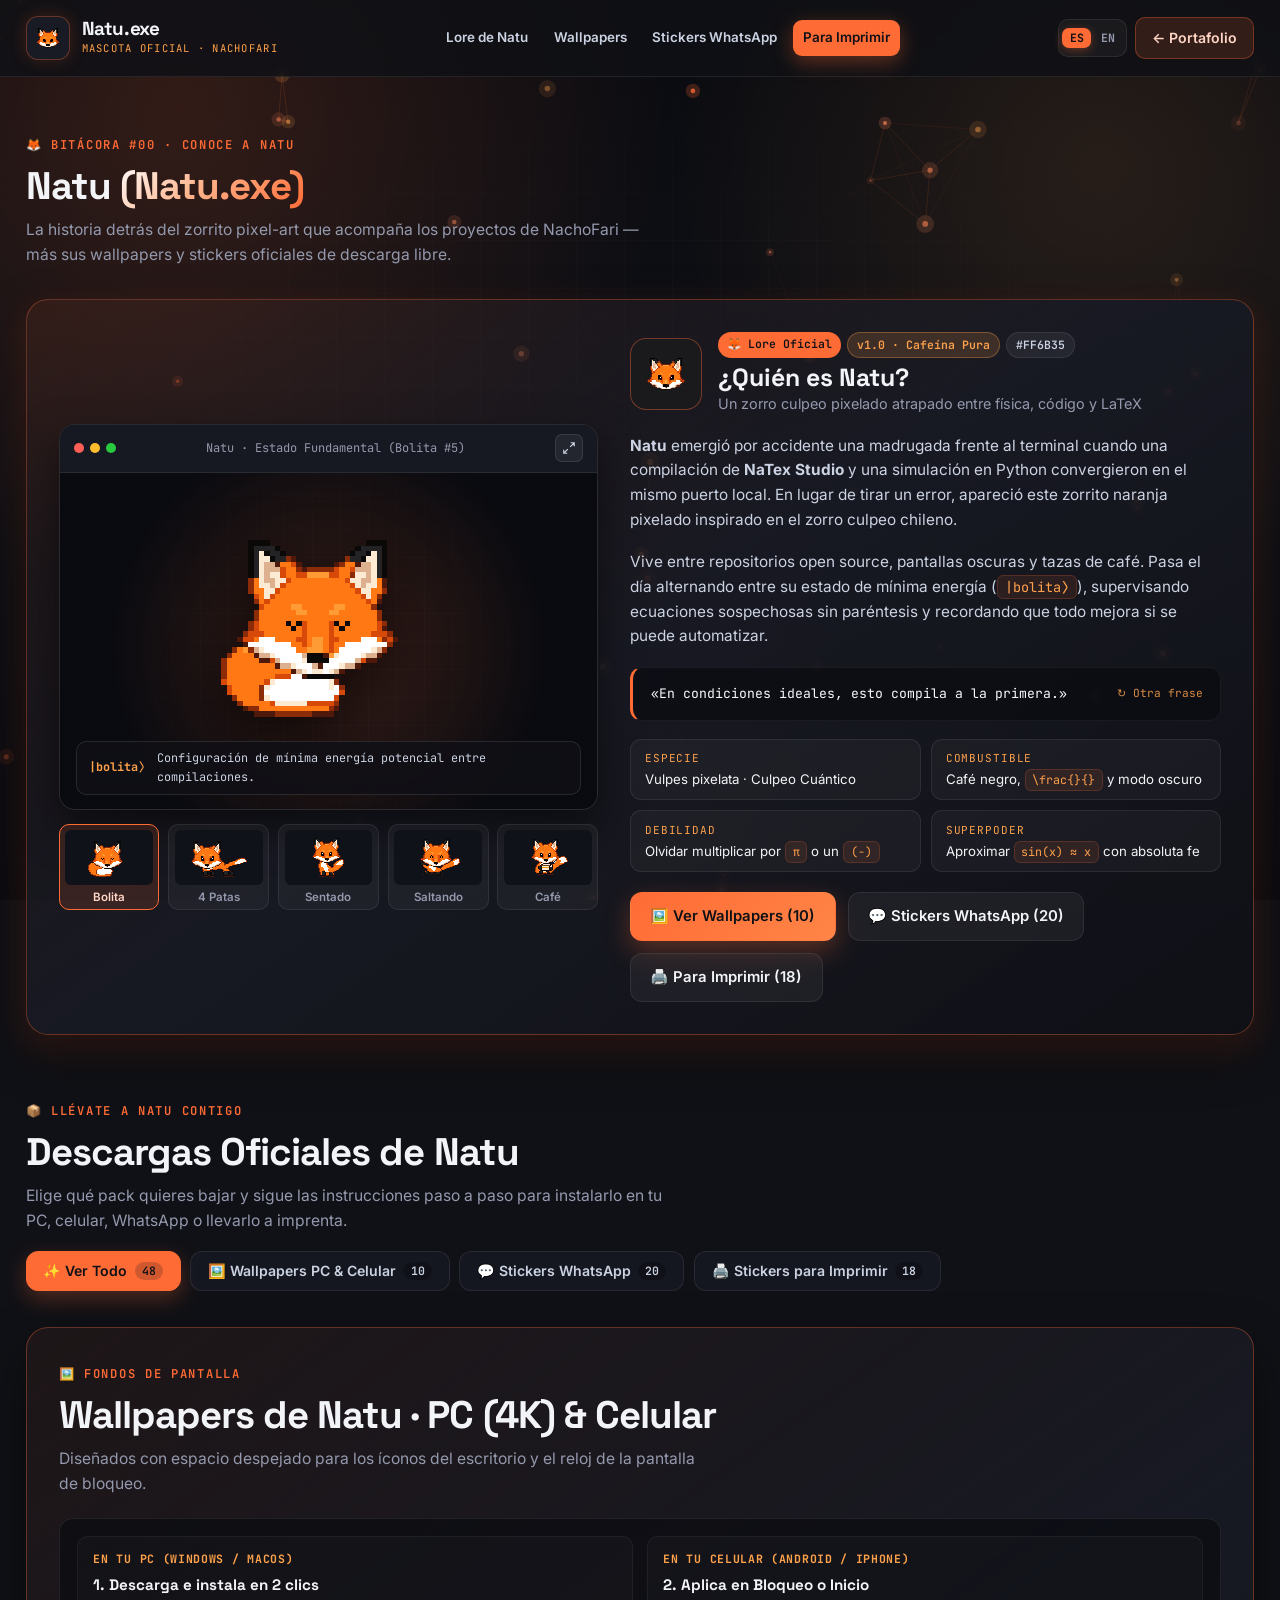
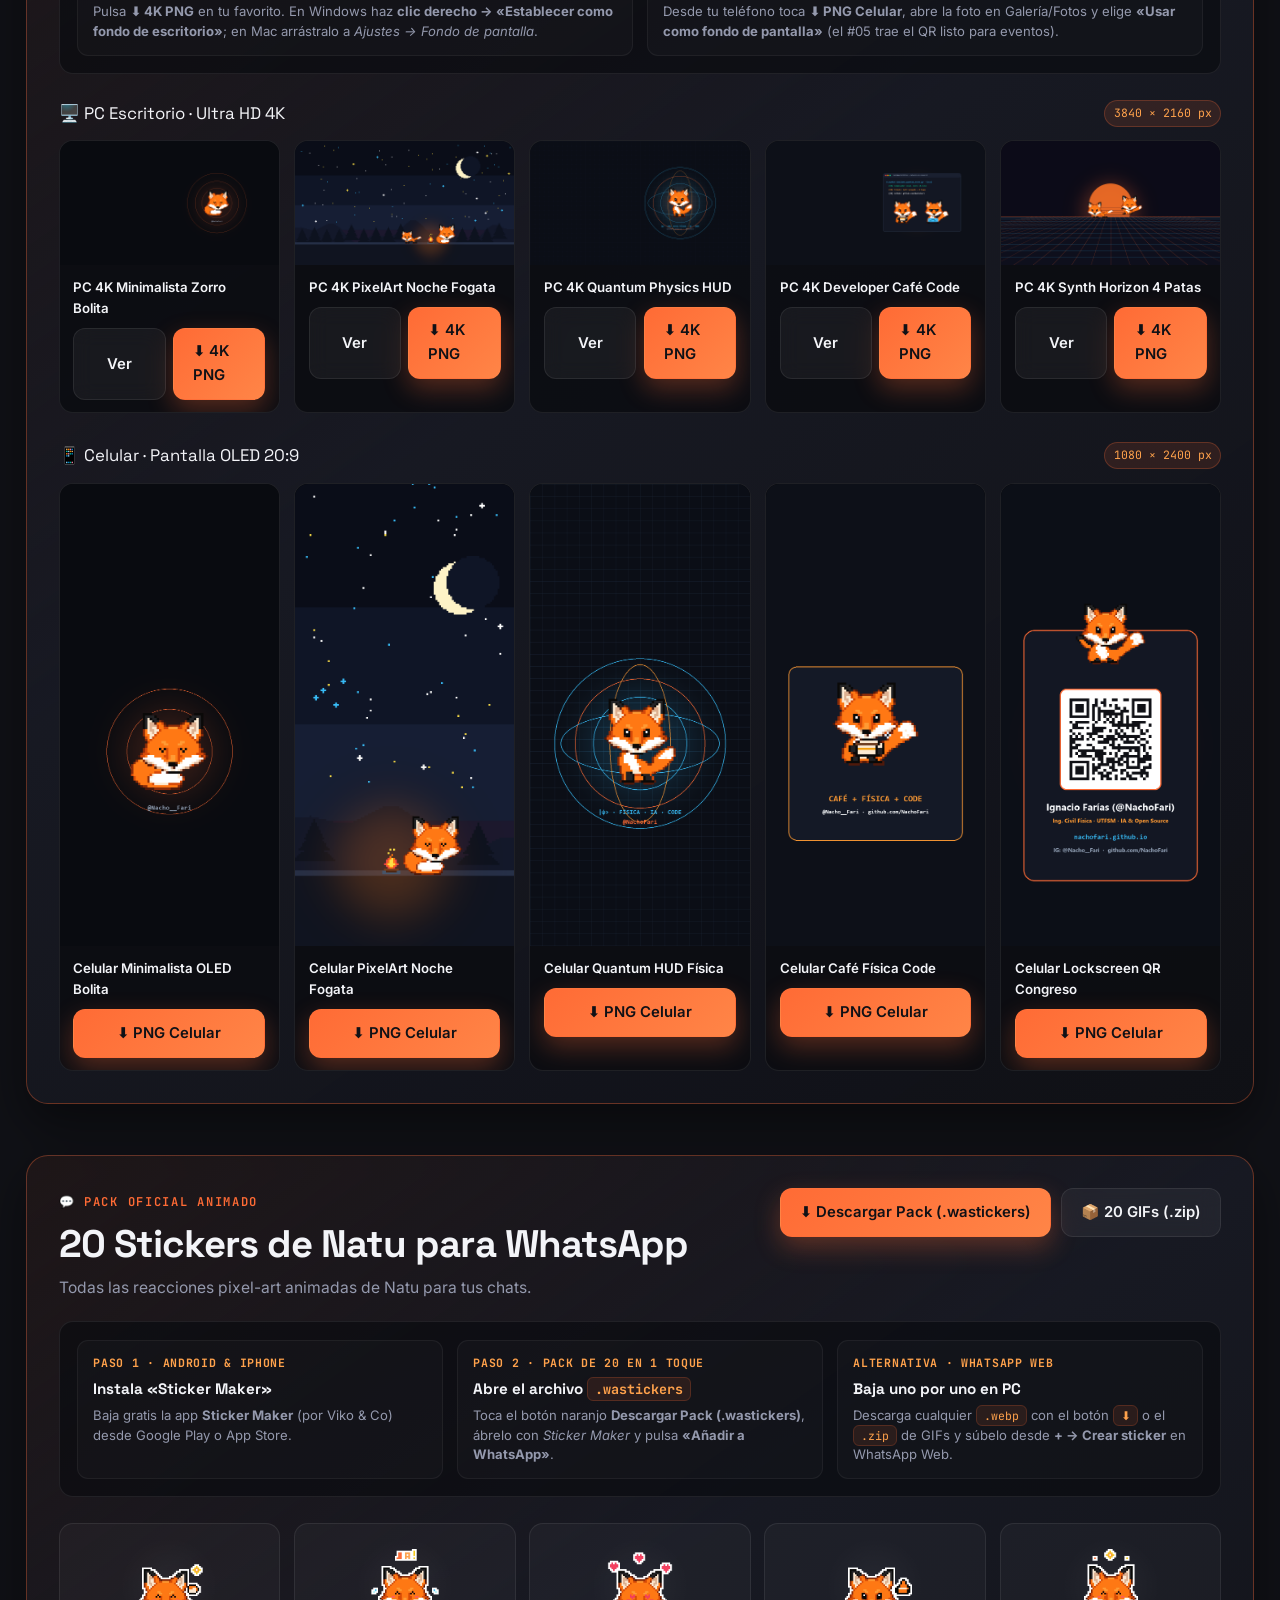
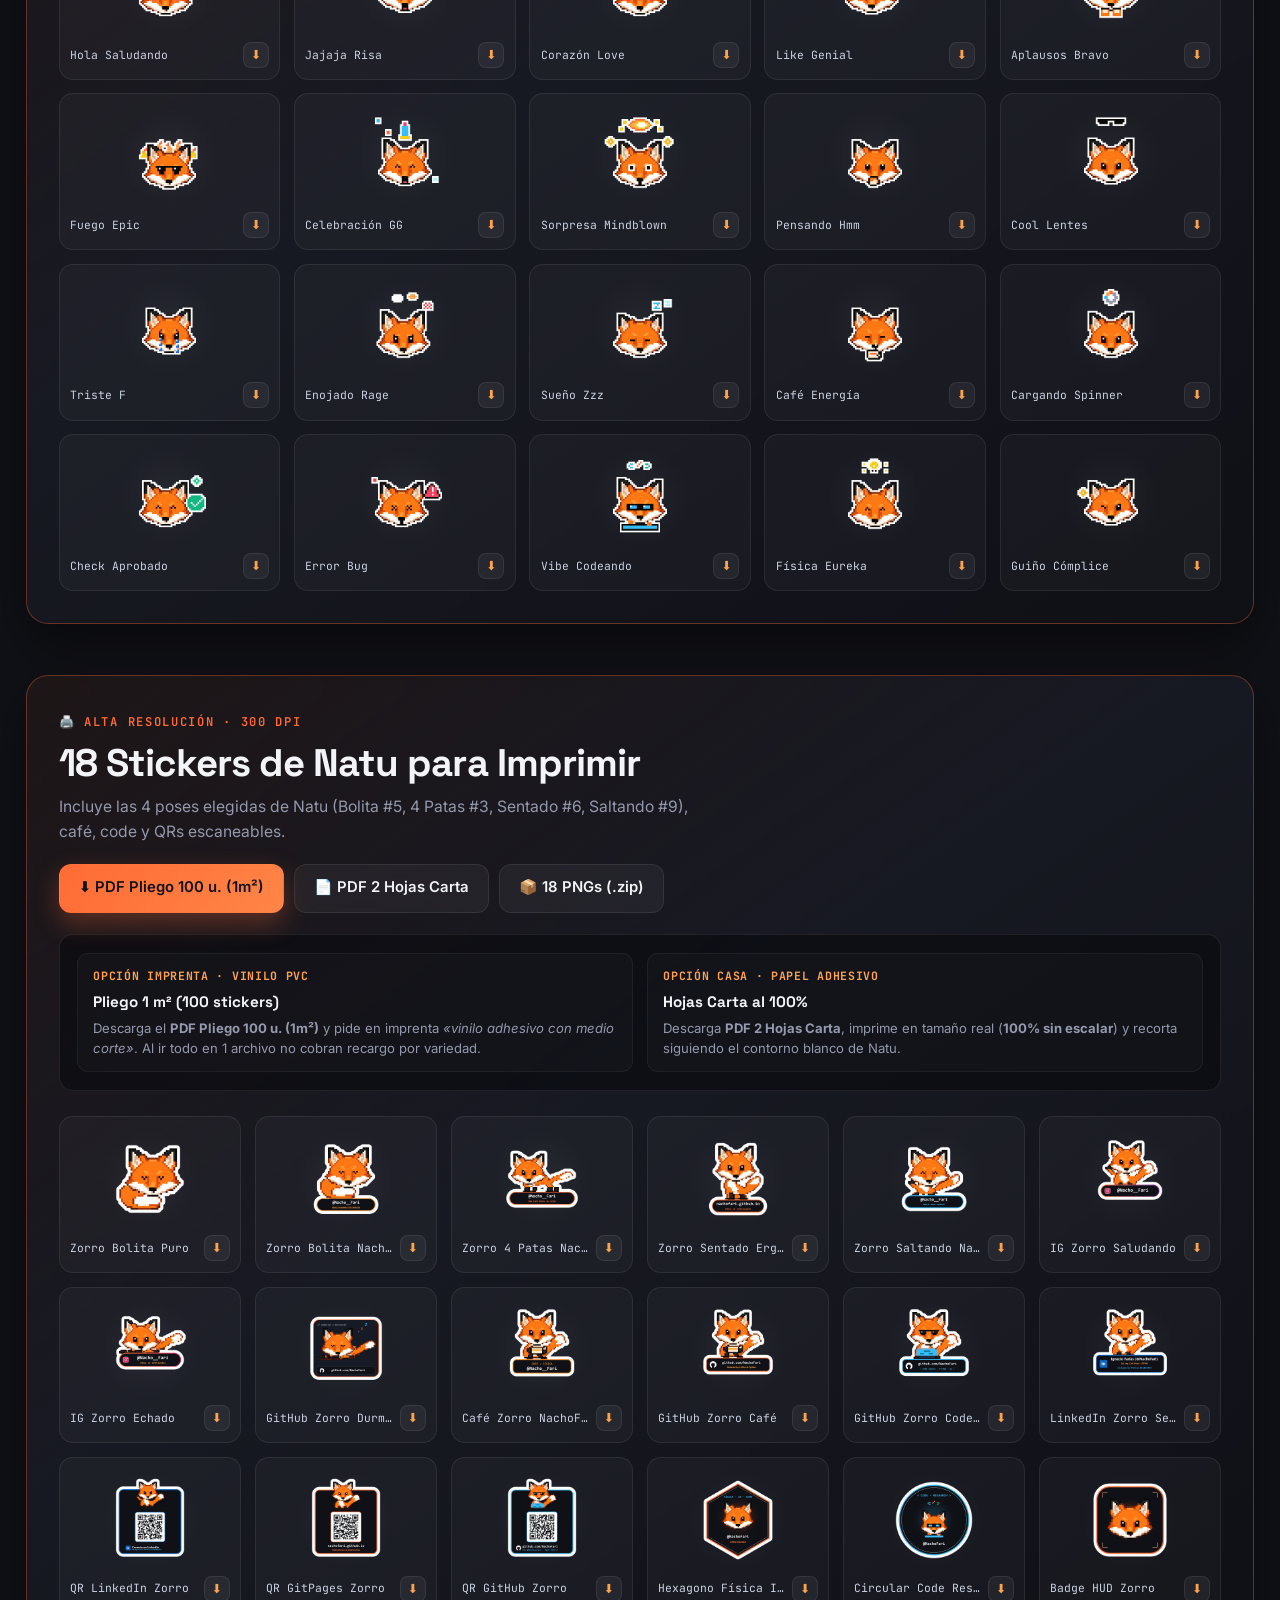
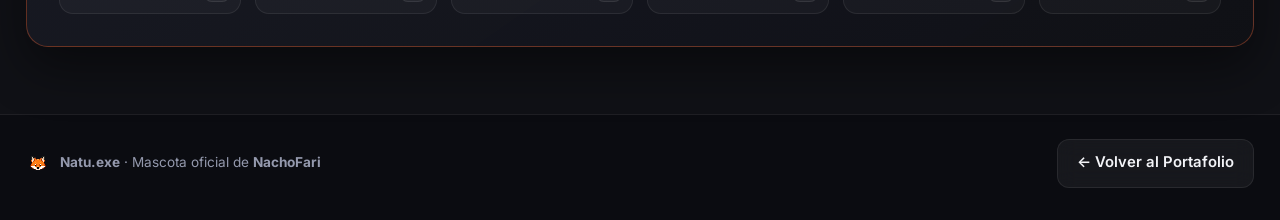
==== commit 7879e60e: "feat: bilingual ES/EN support across portfolio & Natu lore updates" ====
--- a/natu.html
+++ b/natu.html
@@ -10,7 +10,7 @@
   <link rel="preconnect" href="https://fonts.googleapis.com" />
   <link rel="preconnect" href="https://fonts.gstatic.com" crossorigin />
   <link href="https://fonts.googleapis.com/css2?family=Inter:wght@400;500;600;700&family=JetBrains+Mono:wght@400;500;600;700&family=Space+Grotesk:wght@500;600;700&display=swap" rel="stylesheet" />
-  <link rel="stylesheet" href="css/styles.css?v=20261115a" />
+  <link rel="stylesheet" href="css/styles.css?v=20261115b" />
 </head>
 <body>
   <div class="bg-atmosphere" aria-hidden="true"></div>
@@ -19,37 +19,45 @@
 
   <header class="navbar">
     <div class="container nav-inner">
-      <a href="index.html" class="brand" aria-label="Inicio NachoFari">
+      <a href="index.html" data-portfolio-link class="brand" aria-label="Inicio NachoFari">
         <div class="brand-avatar-wrap">
           <img src="assets/img/fox-avatar.png" alt="Natu NachoFari" class="brand-avatar" />
         </div>
         <div class="brand-text">
           <span class="brand-name">Natu.exe</span>
-          <span class="brand-sub">Mascota Oficial · NachoFari</span>
+          <span class="brand-sub" data-i18n="natu.nav.brandSub">Mascota Oficial · NachoFari</span>
         </div>
       </a>
 
       <nav class="nav-links" aria-label="Navegación de Natu">
-        <a href="#lore" class="nav-link active">Lore de Natu</a>
-        <a href="#wallpapers" class="nav-link">Wallpapers</a>
-        <a href="#whatsapp" class="nav-link">Stickers WhatsApp</a>
-        <a href="#imprimir" class="nav-link">Para Imprimir</a>
+        <a href="#lore" class="nav-link active" data-i18n="natu.nav.lore">Lore de Natu</a>
+        <a href="#wallpapers" class="nav-link" data-i18n="natu.nav.wallpapers">Wallpapers</a>
+        <a href="#whatsapp" class="nav-link" data-i18n="natu.nav.whatsapp">Stickers WhatsApp</a>
+        <a href="#imprimir" class="nav-link" data-i18n="natu.nav.print">Para Imprimir</a>
       </nav>
 
       <div class="nav-actions">
-        <a href="index.html" class="btn-nav-cta">← Portafolio</a>
-        <button class="mobile-menu-btn" id="mobileMenuBtn" aria-label="Abrir menú" aria-expanded="false">
+        <button type="button" class="lang-toggle-btn" id="langToggleBtn" aria-label="Cambiar idioma entre Español e Inglés" title="Switch to English">
+          <span class="lang-opt is-active" data-lang-opt="es">ES</span>
+          <span class="lang-opt" data-lang-opt="en">EN</span>
+        </button>
+        <a href="index.html" data-portfolio-link class="btn-nav-cta" data-i18n="natu.nav.back">← Portafolio</a>
+        <button class="mobile-menu-btn" id="mobileMenuBtn" aria-label="Abrir menú" data-i18n-aria="nav.openMenu" aria-expanded="false">
           <span></span><span></span><span></span>
         </button>
       </div>
     </div>
 
     <div class="mobile-drawer" id="mobileDrawer">
-      <a href="#lore" class="mobile-link">Lore de Natu</a>
-      <a href="#wallpapers" class="mobile-link">Wallpapers</a>
-      <a href="#whatsapp" class="mobile-link">Stickers WhatsApp</a>
-      <a href="#imprimir" class="mobile-link">Para Imprimir</a>
-      <a href="index.html" class="mobile-link">← Volver al Portafolio</a>
+      <a href="#lore" class="mobile-link" data-i18n="natu.nav.lore">Lore de Natu</a>
+      <a href="#wallpapers" class="mobile-link" data-i18n="natu.nav.wallpapers">Wallpapers</a>
+      <a href="#whatsapp" class="mobile-link" data-i18n="natu.nav.whatsapp">Stickers WhatsApp</a>
+      <a href="#imprimir" class="mobile-link" data-i18n="natu.nav.print">Para Imprimir</a>
+      <a href="index.html" data-portfolio-link class="mobile-link" data-i18n="natu.nav.backMobile">← Volver al Portafolio</a>
+      <button type="button" class="lang-toggle-btn lang-toggle-mobile" aria-label="Cambiar idioma entre Español e Inglés">
+        <span class="lang-opt is-active" data-lang-opt="es">ES</span>
+        <span class="lang-opt" data-lang-opt="en">EN</span>
+      </button>
     </div>
   </header>
 
@@ -58,9 +66,9 @@
     <section id="lore" class="section">
       <div class="container">
         <div class="section-header">
-          <div class="section-tag">🦊 Bitácora #00 · Conoce a Natu</div>
+          <div class="section-tag" data-i18n="natu.header.tag">🦊 Bitácora #00 · Conoce a Natu</div>
           <h1 class="section-title">Natu <span class="text-gradient">(Natu.exe)</span></h1>
-          <p class="section-subtitle">
+          <p class="section-subtitle" data-i18n="natu.header.subtitle">
             La historia detrás del zorrito pixel-art que acompaña los proyectos de NachoFari — más sus wallpapers y stickers oficiales de descarga libre.
           </p>
         </div>
@@ -72,7 +80,7 @@
               <div class="preview-topbar">
                 <div class="preview-dots"><span></span><span></span><span></span></div>
                 <span class="preview-filename" id="natuPreviewLabel">Natu · Estado Fundamental (Bolita #5)</span>
-                <button type="button" class="preview-zoom-btn" id="natuZoomBtn" title="Ampliar sprite de Natu">
+                <button type="button" class="preview-zoom-btn" id="natuZoomBtn" title="Ampliar sprite de Natu" data-i18n-title="natu.zoomTitle">
                   <svg viewBox="0 0 24 24" fill="none" stroke="currentColor" stroke-width="2"><path d="M15 3h6v6M9 21H3v-6M21 3l-7 7M3 21l7-7"/></svg>
                 </button>
               </div>
@@ -89,42 +97,57 @@
               <button type="button" class="thumb-btn active"
                 data-src="assets/brand/natu_sprites/01_bolita.png"
                 data-label="Natu · Estado Fundamental (Bolita #5)"
+                data-label-en="Natu · Ground State (Loaf #5)"
                 data-state="|bolita⟩"
-                data-note="Configuración de mínima energía potencial entre compilaciones.">
+                data-state-en="|loaf⟩"
+                data-note="Configuración de mínima energía potencial entre compilaciones."
+                data-note-en="Lowest potential energy configuration between builds.">
                 <img src="assets/brand/natu_sprites/01_bolita.png" alt="Bolita" />
-                <span>Bolita</span>
+                <span data-i18n="natu.pose.bolita">Bolita</span>
               </button>
               <button type="button" class="thumb-btn"
                 data-src="assets/brand/natu_sprites/02_cuadrupedo.png"
                 data-label="Natu · Patrulla Culpeo (4 Patas #3)"
+                data-label-en="Natu · Culpeo Patrol (4-Legged #3)"
                 data-state="|explorando⟩"
-                data-note="Rastreando bugs sueltos y apuntes perdidos por el campus.">
+                data-state-en="|roaming⟩"
+                data-note="Rastreando bugs sueltos y apuntes perdidos entre repositorios."
+                data-note-en="Tracking stray bugs and lost notes across repositories.">
                 <img src="assets/brand/natu_sprites/02_cuadrupedo.png" alt="4 Patas" />
-                <span>4 Patas</span>
+                <span data-i18n="natu.pose.cuadrupedo">4 Patas</span>
               </button>
               <button type="button" class="thumb-btn"
                 data-src="assets/brand/natu_sprites/03_sentado.png"
                 data-label="Natu · Modo Observador (Sentado #6)"
+                data-label-en="Natu · Observer Mode (Sitting #6)"
                 data-state="|midiendo⟩"
-                data-note="Observando si el experimento colapsa o funciona a la primera.">
+                data-state-en="|measuring⟩"
+                data-note="Observando si el experimento colapsa o funciona a la primera."
+                data-note-en="Watching whether the experiment collapses or works first try.">
                 <img src="assets/brand/natu_sprites/03_sentado.png" alt="Sentado" />
-                <span>Sentado</span>
+                <span data-i18n="natu.pose.sentado">Sentado</span>
               </button>
               <button type="button" class="thumb-btn"
                 data-src="assets/brand/natu_sprites/04_saltando.png"
                 data-label="Natu · Compiló Sin Warnings (Saltando #9)"
-                data-state="|excitado⟩"
-                data-note="Salto cuántico cuando el script pasa a la primera sin errores.">
+                data-label-en="Natu · Zero-Warning Build (Leaping #9)"
+                data-state="|salto⟩"
+                data-state-en="|leap⟩"
+                data-note="Salto cuántico cuando el script pasa a la primera sin errores."
+                data-note-en="Quantum leap whenever the script runs cleanly with zero errors.">
                 <img src="assets/brand/natu_sprites/04_saltando.png" alt="Saltando" />
-                <span>Saltando</span>
+                <span data-i18n="natu.pose.saltando">Saltando</span>
               </button>
               <button type="button" class="thumb-btn"
                 data-src="assets/brand/natu_sprites/05_cafe.png"
                 data-label="Natu · Modo Cafeína (03:00 AM)"
+                data-label-en="Natu · Caffeine Mode (03:00 AM)"
                 data-state="|cafeína⟩"
-                data-note="Combustible estándar de laboratorio, LaTeX y trasnoches.">
+                data-state-en="|caffeine⟩"
+                data-note="Combustible estándar de laboratorio, LaTeX y trasnoches."
+                data-note-en="Standard fuel for lab work, LaTeX documents and all-nighters.">
                 <img src="assets/brand/natu_sprites/05_cafe.png" alt="Café" />
-                <span>Café</span>
+                <span data-i18n="natu.pose.cafe">Café</span>
               </button>
             </div>
           </div>
@@ -135,55 +158,55 @@
               <img src="assets/img/fox-avatar.png" alt="Avatar de Natu" class="flagship-logo fox-logo-pixel" />
               <div>
                 <div class="flagship-badges">
-                  <span class="badge-star">🦊 Lore Oficial</span>
-                  <span class="badge-version">v1.0 · Localhost</span>
+                  <span class="badge-star" data-i18n="natu.badgeLore">🦊 Lore Oficial</span>
+                  <span class="badge-version" data-i18n="natu.badgeVersion">v1.0 · Cafeína Pura</span>
                   <span class="badge-license">#FF6B35</span>
                 </div>
-                <h2 class="flagship-name">¿Quién es Natu?</h2>
-                <p class="flagship-tagline">Un zorro culpeo pixelado atrapado entre física, código y LaTeX</p>
-              </div>
-            </div>
-
-            <p class="flagship-description">
+                <h2 class="flagship-name" data-i18n="natu.whoTitle">¿Quién es Natu?</h2>
+                <p class="flagship-tagline" data-i18n="natu.whoTagline">Un zorro culpeo pixelado atrapado entre física, código y LaTeX</p>
+              </div>
+            </div>
+
+            <p class="flagship-description" data-i18n-html="natu.loreP1Html">
               <strong>Natu</strong> emergió por accidente una madrugada frente al terminal cuando una compilación de <strong>NaTex Studio</strong> y una simulación en Python convergieron en el mismo puerto local. En lugar de tirar un error, apareció este zorrito naranja pixelado inspirado en el zorro culpeo chileno.
             </p>
-            <p class="flagship-description">
+            <p class="flagship-description" data-i18n-html="natu.loreP2Html">
               Vive entre repositorios open source, pantallas oscuras y tazas de café. Pasa el día alternando entre su estado de mínima energía (<code>|bolita⟩</code>), supervisando ecuaciones sospechosas sin paréntesis y recordando que todo mejora si se puede automatizar.
             </p>
 
-            <div class="natu-lore-quote" id="natuLoreQuote" role="button" tabindex="0" title="Haz clic para cambiar la frase de Natu">
+            <div class="natu-lore-quote" id="natuLoreQuote" role="button" tabindex="0" title="Haz clic para cambiar la frase de Natu" data-i18n-title="natu.quoteTitle">
               <span id="natuLoreQuoteText">«En condiciones ideales, esto compila a la primera.»</span>
-              <span class="natu-lore-quote-hint">↻ Otra frase</span>
+              <span class="natu-lore-quote-hint" data-i18n="natu.quoteHint">↻ Otra frase</span>
             </div>
 
             <div class="natu-stats-grid">
               <div class="natu-stat-box">
-                <span class="natu-stat-label">Especie</span>
-                <span class="natu-stat-value">Vulpes pixelata · Culpeo Cuántico</span>
+                <span class="natu-stat-label" data-i18n="natu.stat1Label">Especie</span>
+                <span class="natu-stat-value" data-i18n="natu.stat1Val">Vulpes pixelata · Culpeo Cuántico</span>
               </div>
               <div class="natu-stat-box">
-                <span class="natu-stat-label">Combustible</span>
-                <span class="natu-stat-value">Café negro, <code>\frac&#123;&#125;&#123;&#125;</code> y modo oscuro</span>
+                <span class="natu-stat-label" data-i18n="natu.stat2Label">Combustible</span>
+                <span class="natu-stat-value" data-i18n-html="natu.stat2ValHtml">Café negro, <code>\frac&#123;&#125;&#123;&#125;</code> y modo oscuro</span>
               </div>
               <div class="natu-stat-box">
-                <span class="natu-stat-label">Debilidad</span>
-                <span class="natu-stat-value">Olvidar multiplicar por <code>π</code> o un <code>(−)</code></span>
+                <span class="natu-stat-label" data-i18n="natu.stat3Label">Debilidad</span>
+                <span class="natu-stat-value" data-i18n-html="natu.stat3ValHtml">Olvidar multiplicar por <code>π</code> o un <code>(−)</code></span>
               </div>
               <div class="natu-stat-box">
-                <span class="natu-stat-label">Superpoder</span>
-                <span class="natu-stat-value">Aproximar <code>sin(x) ≈ x</code> con absoluta fe</span>
+                <span class="natu-stat-label" data-i18n="natu.stat4Label">Superpoder</span>
+                <span class="natu-stat-value" data-i18n-html="natu.stat4ValHtml">Aproximar <code>sin(x) ≈ x</code> con absoluta fe</span>
               </div>
             </div>
 
             <div class="flagship-actions">
               <a href="#wallpapers" class="btn btn-primary">
-                <span>🖼️ Ver Wallpapers (10)</span>
+                <span data-i18n="natu.ctaWp">🖼️ Ver Wallpapers (10)</span>
               </a>
               <a href="#whatsapp" class="btn btn-glass">
-                <span>💬 Stickers WhatsApp (20)</span>
+                <span data-i18n="natu.ctaWa">💬 Stickers WhatsApp (20)</span>
               </a>
               <a href="#imprimir" class="btn btn-glass">
-                <span>🖨️ Para Imprimir (18)</span>
+                <span data-i18n="natu.ctaPrint">🖨️ Para Imprimir (18)</span>
               </a>
             </div>
           </div>
@@ -194,23 +217,23 @@
     <!-- SELECTOR DE DESCARGAS -->
     <section class="dl-hero">
       <div class="container">
-        <div class="section-tag">📦 Llévate a Natu contigo</div>
-        <h2 class="section-title">Descargas Oficiales de Natu</h2>
-        <p class="section-subtitle">
+        <div class="section-tag" data-i18n="natu.dl.tag">📦 Llévate a Natu contigo</div>
+        <h2 class="section-title" data-i18n="natu.dl.title">Descargas Oficiales de Natu</h2>
+        <p class="section-subtitle" data-i18n="natu.dl.subtitle">
           Elige qué pack quieres bajar y sigue las instrucciones paso a paso para instalarlo en tu PC, celular, WhatsApp o llevarlo a imprenta.
         </p>
 
         <div class="dl-switcher" role="tablist" aria-label="Filtrar descargas de Natu">
-          <button type="button" class="dl-filter-btn active" data-filter="all">
+          <button type="button" class="dl-filter-btn active" data-filter="all" data-i18n-html="natu.dl.filterAllHtml">
             ✨ Ver Todo <span class="dl-count-pill">48</span>
           </button>
-          <button type="button" class="dl-filter-btn" data-filter="wallpapers">
+          <button type="button" class="dl-filter-btn" data-filter="wallpapers" data-i18n-html="natu.dl.filterWpHtml">
             🖼️ Wallpapers PC &amp; Celular <span class="dl-count-pill">10</span>
           </button>
-          <button type="button" class="dl-filter-btn" data-filter="whatsapp">
+          <button type="button" class="dl-filter-btn" data-filter="whatsapp" data-i18n-html="natu.dl.filterWaHtml">
             💬 Stickers WhatsApp <span class="dl-count-pill">20</span>
           </button>
-          <button type="button" class="dl-filter-btn" data-filter="imprimir">
+          <button type="button" class="dl-filter-btn" data-filter="imprimir" data-i18n-html="natu.dl.filterPrintHtml">
             🖨️ Stickers para Imprimir <span class="dl-count-pill">18</span>
           </button>
         </div>
@@ -223,27 +246,27 @@
         <div class="dl-card">
           <div class="dl-card-head">
             <div>
-              <div class="section-tag">🖼️ Fondos de Pantalla</div>
-              <h2 class="section-title">Wallpapers de Natu · PC (4K) &amp; Celular</h2>
-              <p class="section-subtitle">Diseñados con espacio despejado para los íconos del escritorio y el reloj de la pantalla de bloqueo.</p>
+              <div class="section-tag" data-i18n="natu.wp.tag">🖼️ Fondos de Pantalla</div>
+              <h2 class="section-title" data-i18n="natu.wp.title">Wallpapers de Natu · PC (4K) &amp; Celular</h2>
+              <p class="section-subtitle" data-i18n="natu.wp.subtitle">Diseñados con espacio despejado para los íconos del escritorio y el reloj de la pantalla de bloqueo.</p>
             </div>
           </div>
 
           <div class="install-guide" aria-label="Instrucciones para instalar wallpapers">
             <div class="install-step">
-              <span class="install-step-badge">En tu PC (Windows / macOS)</span>
-              <h4>1. Descarga e instala en 2 clics</h4>
-              <p>Pulsa <strong>⬇ 4K PNG</strong> en tu favorito. En Windows haz <strong>clic derecho → «Establecer como fondo de escritorio»</strong>; en Mac arrástralo a <em>Ajustes → Fondo de pantalla</em>.</p>
+              <span class="install-step-badge" data-i18n="natu.wp.pcBadge">En tu PC (Windows / macOS)</span>
+              <h4 data-i18n="natu.wp.pcTitle">1. Descarga e instala en 2 clics</h4>
+              <p data-i18n-html="natu.wp.pcDescHtml">Pulsa <strong>⬇ 4K PNG</strong> en tu favorito. En Windows haz <strong>clic derecho → «Establecer como fondo de escritorio»</strong>; en Mac arrástralo a <em>Ajustes → Fondo de pantalla</em>.</p>
             </div>
             <div class="install-step">
-              <span class="install-step-badge">En tu Celular (Android / iPhone)</span>
-              <h4>2. Aplica en Bloqueo o Inicio</h4>
-              <p>Desde tu teléfono toca <strong>⬇ PNG Celular</strong>, abre la foto en Galería/Fotos y elige <strong>«Usar como fondo de pantalla»</strong> (el #05 trae el QR listo para eventos).</p>
+              <span class="install-step-badge" data-i18n="natu.wp.mobBadge">En tu Celular (Android / iPhone)</span>
+              <h4 data-i18n="natu.wp.mobTitle">2. Aplica en Bloqueo o Inicio</h4>
+              <p data-i18n-html="natu.wp.mobDescHtml">Desde tu teléfono toca <strong>⬇ PNG Celular</strong>, abre la foto en Galería/Fotos y elige <strong>«Usar como fondo de pantalla»</strong> (el #05 trae el QR listo para eventos).</p>
             </div>
           </div>
 
           <div class="wallpapers-subhead">
-            <span>🖥️ PC Escritorio · Ultra HD 4K</span>
+            <span data-i18n="natu.wp.pcSubhead">🖥️ PC Escritorio · Ultra HD 4K</span>
             <span class="mono-badge">3840 × 2160 px</span>
           </div>
           <div class="wallpapers-pc-grid">
@@ -254,7 +277,7 @@
               <div class="wp-footer">
                 <span class="wp-title">PC 4K Minimalista Zorro Bolita</span>
                 <div class="wp-actions">
-                  <button type="button" class="btn btn-glass btn-sm" data-lightbox-src="assets/brand/wallpapers_pc/01_PC_4K_Minimalista_Zorro_Bolita.png" data-lightbox-title="PC 4K · PC 4K Minimalista Zorro Bolita">Ver</button>
+                  <button type="button" class="btn btn-glass btn-sm" data-lightbox-src="assets/brand/wallpapers_pc/01_PC_4K_Minimalista_Zorro_Bolita.png" data-lightbox-title="PC 4K · PC 4K Minimalista Zorro Bolita" data-i18n="natu.wp.viewBtn">Ver</button>
                   <a href="assets/brand/wallpapers_pc/01_PC_4K_Minimalista_Zorro_Bolita.png" download="01_PC_4K_Minimalista_Zorro_Bolita.png" class="btn btn-primary btn-sm">⬇ 4K PNG</a>
                 </div>
               </div>
@@ -266,7 +289,7 @@
               <div class="wp-footer">
                 <span class="wp-title">PC 4K PixelArt Noche Fogata</span>
                 <div class="wp-actions">
-                  <button type="button" class="btn btn-glass btn-sm" data-lightbox-src="assets/brand/wallpapers_pc/02_PC_4K_PixelArt_Noche_Fogata.png" data-lightbox-title="PC 4K · PC 4K PixelArt Noche Fogata">Ver</button>
+                  <button type="button" class="btn btn-glass btn-sm" data-lightbox-src="assets/brand/wallpapers_pc/02_PC_4K_PixelArt_Noche_Fogata.png" data-lightbox-title="PC 4K · PC 4K PixelArt Noche Fogata" data-i18n="natu.wp.viewBtn">Ver</button>
                   <a href="assets/brand/wallpapers_pc/02_PC_4K_PixelArt_Noche_Fogata.png" download="02_PC_4K_PixelArt_Noche_Fogata.png" class="btn btn-primary btn-sm">⬇ 4K PNG</a>
                 </div>
               </div>
@@ -278,7 +301,7 @@
               <div class="wp-footer">
                 <span class="wp-title">PC 4K Quantum Physics HUD</span>
                 <div class="wp-actions">
-                  <button type="button" class="btn btn-glass btn-sm" data-lightbox-src="assets/brand/wallpapers_pc/03_PC_4K_Quantum_Physics_HUD.png" data-lightbox-title="PC 4K · PC 4K Quantum Physics HUD">Ver</button>
+                  <button type="button" class="btn btn-glass btn-sm" data-lightbox-src="assets/brand/wallpapers_pc/03_PC_4K_Quantum_Physics_HUD.png" data-lightbox-title="PC 4K · PC 4K Quantum Physics HUD" data-i18n="natu.wp.viewBtn">Ver</button>
                   <a href="assets/brand/wallpapers_pc/03_PC_4K_Quantum_Physics_HUD.png" download="03_PC_4K_Quantum_Physics_HUD.png" class="btn btn-primary btn-sm">⬇ 4K PNG</a>
                 </div>
               </div>
@@ -290,7 +313,7 @@
               <div class="wp-footer">
                 <span class="wp-title">PC 4K Developer Café Code</span>
                 <div class="wp-actions">
-                  <button type="button" class="btn btn-glass btn-sm" data-lightbox-src="assets/brand/wallpapers_pc/04_PC_4K_Developer_Cafe_Code.png" data-lightbox-title="PC 4K · PC 4K Developer Café Code">Ver</button>
+                  <button type="button" class="btn btn-glass btn-sm" data-lightbox-src="assets/brand/wallpapers_pc/04_PC_4K_Developer_Cafe_Code.png" data-lightbox-title="PC 4K · PC 4K Developer Café Code" data-i18n="natu.wp.viewBtn">Ver</button>
                   <a href="assets/brand/wallpapers_pc/04_PC_4K_Developer_Cafe_Code.png" download="04_PC_4K_Developer_Cafe_Code.png" class="btn btn-primary btn-sm">⬇ 4K PNG</a>
                 </div>
               </div>
@@ -302,7 +325,7 @@
               <div class="wp-footer">
                 <span class="wp-title">PC 4K Synth Horizon 4 Patas</span>
                 <div class="wp-actions">
-                  <button type="button" class="btn btn-glass btn-sm" data-lightbox-src="assets/brand/wallpapers_pc/05_PC_4K_Synth_Horizon_4Patas.png" data-lightbox-title="PC 4K · PC 4K Synth Horizon 4 Patas">Ver</button>
+                  <button type="button" class="btn btn-glass btn-sm" data-lightbox-src="assets/brand/wallpapers_pc/05_PC_4K_Synth_Horizon_4Patas.png" data-lightbox-title="PC 4K · PC 4K Synth Horizon 4 Patas" data-i18n="natu.wp.viewBtn">Ver</button>
                   <a href="assets/brand/wallpapers_pc/05_PC_4K_Synth_Horizon_4Patas.png" download="05_PC_4K_Synth_Horizon_4Patas.png" class="btn btn-primary btn-sm">⬇ 4K PNG</a>
                 </div>
               </div>
@@ -310,7 +333,7 @@
           </div>
 
           <div class="wallpapers-subhead">
-            <span>📱 Celular · Pantalla OLED 20:9</span>
+            <span data-i18n="natu.wp.mobSubhead">📱 Celular · Pantalla OLED 20:9</span>
             <span class="mono-badge">1080 × 2400 px</span>
           </div>
           <div class="wallpapers-mobile-grid">
@@ -321,7 +344,7 @@
               <div class="wp-footer">
                 <span class="wp-title">Celular Minimalista OLED Bolita</span>
                 <div class="wp-actions">
-                  <a href="assets/brand/wallpapers_mobile/01_Celular_Minimalista_OLED_Bolita.png" download="01_Celular_Minimalista_OLED_Bolita.png" class="btn btn-primary btn-sm">⬇ PNG Celular</a>
+                  <a href="assets/brand/wallpapers_mobile/01_Celular_Minimalista_OLED_Bolita.png" download="01_Celular_Minimalista_OLED_Bolita.png" class="btn btn-primary btn-sm" data-i18n="natu.wp.dlMobBtn">⬇ PNG Celular</a>
                 </div>
               </div>
             </div>
@@ -332,7 +355,7 @@
               <div class="wp-footer">
                 <span class="wp-title">Celular PixelArt Noche Fogata</span>
                 <div class="wp-actions">
-                  <a href="assets/brand/wallpapers_mobile/02_Celular_PixelArt_Noche_Fogata.png" download="02_Celular_PixelArt_Noche_Fogata.png" class="btn btn-primary btn-sm">⬇ PNG Celular</a>
+                  <a href="assets/brand/wallpapers_mobile/02_Celular_PixelArt_Noche_Fogata.png" download="02_Celular_PixelArt_Noche_Fogata.png" class="btn btn-primary btn-sm" data-i18n="natu.wp.dlMobBtn">⬇ PNG Celular</a>
                 </div>
               </div>
             </div>
@@ -343,7 +366,7 @@
               <div class="wp-footer">
                 <span class="wp-title">Celular Quantum HUD Física</span>
                 <div class="wp-actions">
-                  <a href="assets/brand/wallpapers_mobile/03_Celular_Quantum_HUD_Fisica.png" download="03_Celular_Quantum_HUD_Fisica.png" class="btn btn-primary btn-sm">⬇ PNG Celular</a>
+                  <a href="assets/brand/wallpapers_mobile/03_Celular_Quantum_HUD_Fisica.png" download="03_Celular_Quantum_HUD_Fisica.png" class="btn btn-primary btn-sm" data-i18n="natu.wp.dlMobBtn">⬇ PNG Celular</a>
                 </div>
               </div>
             </div>
@@ -354,7 +377,7 @@
               <div class="wp-footer">
                 <span class="wp-title">Celular Café Física Code</span>
                 <div class="wp-actions">
-                  <a href="assets/brand/wallpapers_mobile/04_Celular_Cafe_Fisica_Code.png" download="04_Celular_Cafe_Fisica_Code.png" class="btn btn-primary btn-sm">⬇ PNG Celular</a>
+                  <a href="assets/brand/wallpapers_mobile/04_Celular_Cafe_Fisica_Code.png" download="04_Celular_Cafe_Fisica_Code.png" class="btn btn-primary btn-sm" data-i18n="natu.wp.dlMobBtn">⬇ PNG Celular</a>
                 </div>
               </div>
             </div>
@@ -365,7 +388,7 @@
               <div class="wp-footer">
                 <span class="wp-title">Celular Lockscreen QR Congreso</span>
                 <div class="wp-actions">
-                  <a href="assets/brand/wallpapers_mobile/05_Celular_Lockscreen_QR_Congreso.png" download="05_Celular_Lockscreen_QR_Congreso.png" class="btn btn-primary btn-sm">⬇ PNG Celular</a>
+                  <a href="assets/brand/wallpapers_mobile/05_Celular_Lockscreen_QR_Congreso.png" download="05_Celular_Lockscreen_QR_Congreso.png" class="btn btn-primary btn-sm" data-i18n="natu.wp.dlMobBtn">⬇ PNG Celular</a>
                 </div>
               </div>
             </div>
@@ -380,31 +403,31 @@
         <div class="dl-card">
           <div class="dl-card-head">
             <div>
-              <div class="section-tag">💬 Pack Oficial Animado</div>
-              <h2 class="section-title">20 Stickers de Natu para WhatsApp</h2>
-              <p class="section-subtitle">Todas las reacciones pixel-art animadas de Natu para tus chats.</p>
+              <div class="section-tag" data-i18n="natu.wa.tag">💬 Pack Oficial Animado</div>
+              <h2 class="section-title" data-i18n="natu.wa.title">20 Stickers de Natu para WhatsApp</h2>
+              <p class="section-subtitle" data-i18n="natu.wa.subtitle">Todas las reacciones pixel-art animadas de Natu para tus chats.</p>
             </div>
             <div class="dl-card-actions">
-              <a href="assets/brand/whatsapp/NachoFari_Zorro_20_Reacciones.wastickers" download="Natu_NachoFari_20_Reacciones.wastickers" class="btn btn-primary btn-sm">⬇ Descargar Pack (.wastickers)</a>
-              <a href="assets/brand/whatsapp/NachoFari_20_GIFs_Universales.zip" download="Natu_20_GIFs_Universales.zip" class="btn btn-glass btn-sm">📦 20 GIFs (.zip)</a>
+              <a href="assets/brand/whatsapp/NachoFari_Zorro_20_Reacciones.wastickers" download="Natu_NachoFari_20_Reacciones.wastickers" class="btn btn-primary btn-sm" data-i18n="natu.wa.dlPack">⬇ Descargar Pack (.wastickers)</a>
+              <a href="assets/brand/whatsapp/NachoFari_20_GIFs_Universales.zip" download="Natu_20_GIFs_Universales.zip" class="btn btn-glass btn-sm" data-i18n="natu.wa.dlZip">📦 20 GIFs (.zip)</a>
             </div>
           </div>
 
           <div class="install-guide" aria-label="Instrucciones para instalar stickers en WhatsApp">
             <div class="install-step">
-              <span class="install-step-badge">Paso 1 · Android &amp; iPhone</span>
-              <h4>Instala «Sticker Maker»</h4>
-              <p>Baja gratis la app <strong>Sticker Maker</strong> (por Viko &amp; Co) desde Google Play o App Store.</p>
+              <span class="install-step-badge" data-i18n="natu.wa.step1Badge">Paso 1 · Android &amp; iPhone</span>
+              <h4 data-i18n="natu.wa.step1Title">Instala «Sticker Maker»</h4>
+              <p data-i18n-html="natu.wa.step1DescHtml">Baja gratis la app <strong>Sticker Maker</strong> (por Viko &amp; Co) desde Google Play o App Store.</p>
             </div>
             <div class="install-step">
-              <span class="install-step-badge">Paso 2 · Pack de 20 en 1 toque</span>
-              <h4>Abre el archivo <code>.wastickers</code></h4>
-              <p>Toca el botón naranjo <strong>Descargar Pack (.wastickers)</strong>, ábrelo con <em>Sticker Maker</em> y pulsa <strong>«Añadir a WhatsApp»</strong>.</p>
+              <span class="install-step-badge" data-i18n="natu.wa.step2Badge">Paso 2 · Pack de 20 en 1 toque</span>
+              <h4 data-i18n-html="natu.wa.step2TitleHtml">Abre el archivo <code>.wastickers</code></h4>
+              <p data-i18n-html="natu.wa.step2DescHtml">Toca el botón naranjo <strong>Descargar Pack (.wastickers)</strong>, ábrelo con <em>Sticker Maker</em> y pulsa <strong>«Añadir a WhatsApp»</strong>.</p>
             </div>
             <div class="install-step">
-              <span class="install-step-badge">Alternativa · WhatsApp Web</span>
-              <h4>Baja uno por uno en PC</h4>
-              <p>Descarga cualquier <code>.webp</code> con el botón <code>⬇</code> o el <code>.zip</code> de GIFs y súbelo desde <strong>+ → Crear sticker</strong> en WhatsApp Web.</p>
+              <span class="install-step-badge" data-i18n="natu.wa.step3Badge">Alternativa · WhatsApp Web</span>
+              <h4 data-i18n="natu.wa.step3Title">Baja uno por uno en PC</h4>
+              <p data-i18n-html="natu.wa.step3DescHtml">Descarga cualquier <code>.webp</code> con el botón <code>⬇</code> o el <code>.zip</code> de GIFs y súbelo desde <strong>+ → Crear sticker</strong> en WhatsApp Web.</p>
             </div>
           </div>
 
@@ -600,27 +623,27 @@
         <div class="dl-card">
           <div class="dl-card-head">
             <div>
-              <div class="section-tag">🖨️ Alta Resolución · 300 DPI</div>
-              <h2 class="section-title">18 Stickers de Natu para Imprimir</h2>
-              <p class="section-subtitle">Incluye las 4 poses elegidas de Natu (Bolita #5, 4 Patas #3, Sentado #6, Saltando #9), café, code y QRs escaneables.</p>
+              <div class="section-tag" data-i18n="natu.pr.tag">🖨️ Alta Resolución · 300 DPI</div>
+              <h2 class="section-title" data-i18n="natu.pr.title">18 Stickers de Natu para Imprimir</h2>
+              <p class="section-subtitle" data-i18n="natu.pr.subtitle">Incluye las 4 poses elegidas de Natu (Bolita #5, 4 Patas #3, Sentado #6, Saltando #9), café, code y QRs escaneables.</p>
             </div>
             <div class="dl-card-actions">
-              <a href="assets/brand/stickers_print/02_Pliego_Unico_100_Stickers_Plotter_1m2.pdf" download="Natu_Pliego_100_Stickers_1m2.pdf" class="btn btn-primary btn-sm">⬇ PDF Pliego 100 u. (1m²)</a>
-              <a href="assets/brand/stickers_print/01_Todos_Los_Stickers_2_Hojas_Carta.pdf" download="Natu_Stickers_2_Hojas_Carta.pdf" class="btn btn-glass btn-sm">📄 PDF 2 Hojas Carta</a>
-              <a href="assets/brand/stickers_print/Pack_18_Stickers_Individuales_PNG.zip" download="Natu_18_Stickers_PNG.zip" class="btn btn-glass btn-sm">📦 18 PNGs (.zip)</a>
+              <a href="assets/brand/stickers_print/02_Pliego_Unico_100_Stickers_Plotter_1m2.pdf" download="Natu_Pliego_100_Stickers_1m2.pdf" class="btn btn-primary btn-sm" data-i18n="natu.pr.dlSheet">⬇ PDF Pliego 100 u. (1m²)</a>
+              <a href="assets/brand/stickers_print/01_Todos_Los_Stickers_2_Hojas_Carta.pdf" download="Natu_Stickers_2_Hojas_Carta.pdf" class="btn btn-glass btn-sm" data-i18n="natu.pr.dlLetter">📄 PDF 2 Hojas Carta</a>
+              <a href="assets/brand/stickers_print/Pack_18_Stickers_Individuales_PNG.zip" download="Natu_18_Stickers_PNG.zip" class="btn btn-glass btn-sm" data-i18n="natu.pr.dlZip">📦 18 PNGs (.zip)</a>
             </div>
           </div>
 
           <div class="install-guide" aria-label="Instrucciones para imprimir stickers">
             <div class="install-step">
-              <span class="install-step-badge">Opción Imprenta · Vinilo PVC</span>
-              <h4>Pliego 1 m² (100 stickers)</h4>
-              <p>Descarga el <strong>PDF Pliego 100 u. (1m²)</strong> y pide en imprenta <em>«vinilo adhesivo con medio corte»</em>. Al ir todo en 1 archivo no cobran recargo por variedad.</p>
+              <span class="install-step-badge" data-i18n="natu.pr.opt1Badge">Opción Imprenta · Vinilo PVC</span>
+              <h4 data-i18n="natu.pr.opt1Title">Pliego 1 m² (100 stickers)</h4>
+              <p data-i18n-html="natu.pr.opt1DescHtml">Descarga el <strong>PDF Pliego 100 u. (1m²)</strong> y pide en imprenta <em>«vinilo adhesivo con medio corte»</em>. Al ir todo en 1 archivo no cobran recargo por variedad.</p>
             </div>
             <div class="install-step">
-              <span class="install-step-badge">Opción Casa · Papel Adhesivo</span>
-              <h4>Hojas Carta al 100%</h4>
-              <p>Descarga <strong>PDF 2 Hojas Carta</strong>, imprime en tamaño real (<strong>100% sin escalar</strong>) y recorta siguiendo el contorno blanco de Natu.</p>
+              <span class="install-step-badge" data-i18n="natu.pr.opt2Badge">Opción Casa · Papel Adhesivo</span>
+              <h4 data-i18n="natu.pr.opt2Title">Hojas Carta al 100%</h4>
+              <p data-i18n-html="natu.pr.opt2DescHtml">Descarga <strong>PDF 2 Hojas Carta</strong>, imprime en tamaño real (<strong>100% sin escalar</strong>) y recorta siguiendo el contorno blanco de Natu.</p>
             </div>
           </div>
 
@@ -797,9 +820,9 @@
     <div class="container footer-inner">
       <div class="footer-left">
         <img src="assets/img/fox-avatar.png" alt="Natu" class="footer-fox" />
-        <span><strong>Natu.exe</strong> · Mascota oficial de <strong>NachoFari</strong></span>
+        <span data-i18n-html="natu.footerHtml"><strong>Natu.exe</strong> · Mascota oficial de <strong>NachoFari</strong></span>
       </div>
-      <a href="index.html" class="btn btn-glass btn-sm">← Volver al Portafolio</a>
+      <a href="index.html" data-portfolio-link class="btn btn-glass btn-sm" data-i18n="natu.nav.backMobile">← Volver al Portafolio</a>
     </div>
   </footer>
 
@@ -807,8 +830,8 @@
     <div class="lightbox-backdrop" id="lightboxBackdrop"></div>
     <div class="lightbox-dialog">
       <div class="lightbox-header">
-        <span id="lightboxCaption">Vista previa</span>
-        <button type="button" class="lightbox-close" id="lightboxClose" aria-label="Cerrar vista ampliada">✕</button>
+        <span id="lightboxCaption" data-i18n="lightbox.default">Vista previa</span>
+        <button type="button" class="lightbox-close" id="lightboxClose" aria-label="Cerrar vista ampliada" data-i18n-aria="lightbox.closeAria">✕</button>
       </div>
       <div class="lightbox-body">
         <img src="" alt="" id="lightboxImg" />
@@ -818,7 +841,8 @@
 
   <div class="toast" id="toast" role="status" aria-live="polite"></div>
 
-  <script src="js/background.js?v=20261115a"></script>
-  <script src="js/projects.js?v=20261115a"></script>
+  <script src="js/background.js?v=20261115b"></script>
+  <script src="js/i18n.js?v=20261115b"></script>
+  <script src="js/projects.js?v=20261115b"></script>
 </body>
 </html>
--- a/css/styles.css
+++ b/css/styles.css
@@ -2716,3 +2716,51 @@
   border-color: var(--fox-orange);
   color: #101116;
 }
+
+
+/* ==========================================================================
+   Selector de Idioma (ES / EN) en Navbar y Drawer Móvil
+   ========================================================================== */
+
+.lang-toggle-btn {
+  display: inline-flex;
+  align-items: center;
+  gap: 2px;
+  height: 38px;
+  padding: 3px;
+  border-radius: 10px;
+  border: 1px solid var(--border-subtle);
+  background: rgba(255, 255, 255, 0.04);
+  color: var(--text-secondary);
+  font-family: var(--font-mono);
+  font-size: 0.72rem;
+  font-weight: 700;
+  cursor: pointer;
+  transition: border-color 0.2s ease, background 0.2s ease, transform 0.2s ease;
+}
+
+.lang-toggle-btn:hover {
+  border-color: var(--border-fox);
+  background: rgba(255, 107, 53, 0.09);
+  transform: translateY(-1px);
+}
+
+.lang-opt {
+  padding: 0.24rem 0.48rem;
+  border-radius: 7px;
+  line-height: 1;
+  color: var(--text-muted);
+  transition: background 0.2s ease, color 0.2s ease;
+}
+
+.lang-opt.is-active {
+  background: var(--fox-orange);
+  color: #101116;
+  box-shadow: 0 2px 10px rgba(255, 107, 53, 0.35);
+}
+
+.lang-toggle-mobile {
+  justify-content: center;
+  width: 100%;
+  margin-top: 0.25rem;
+}
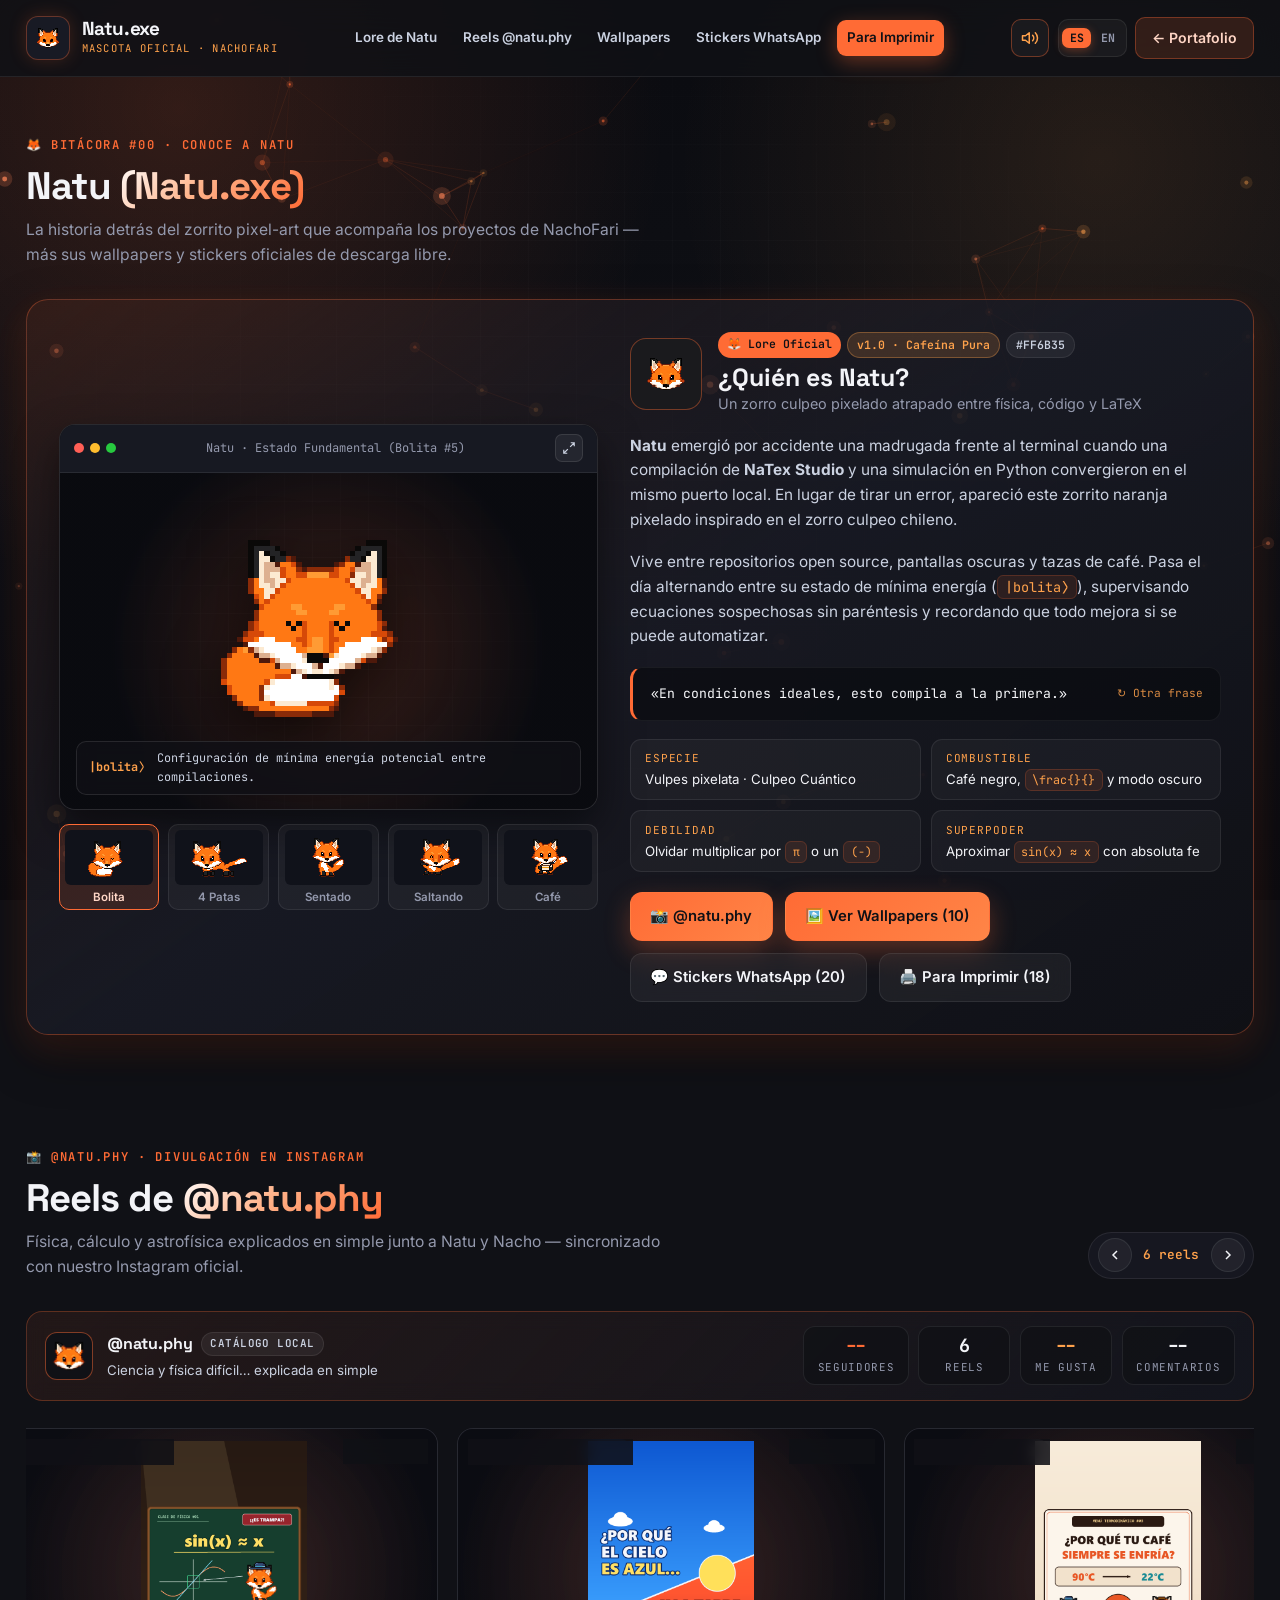
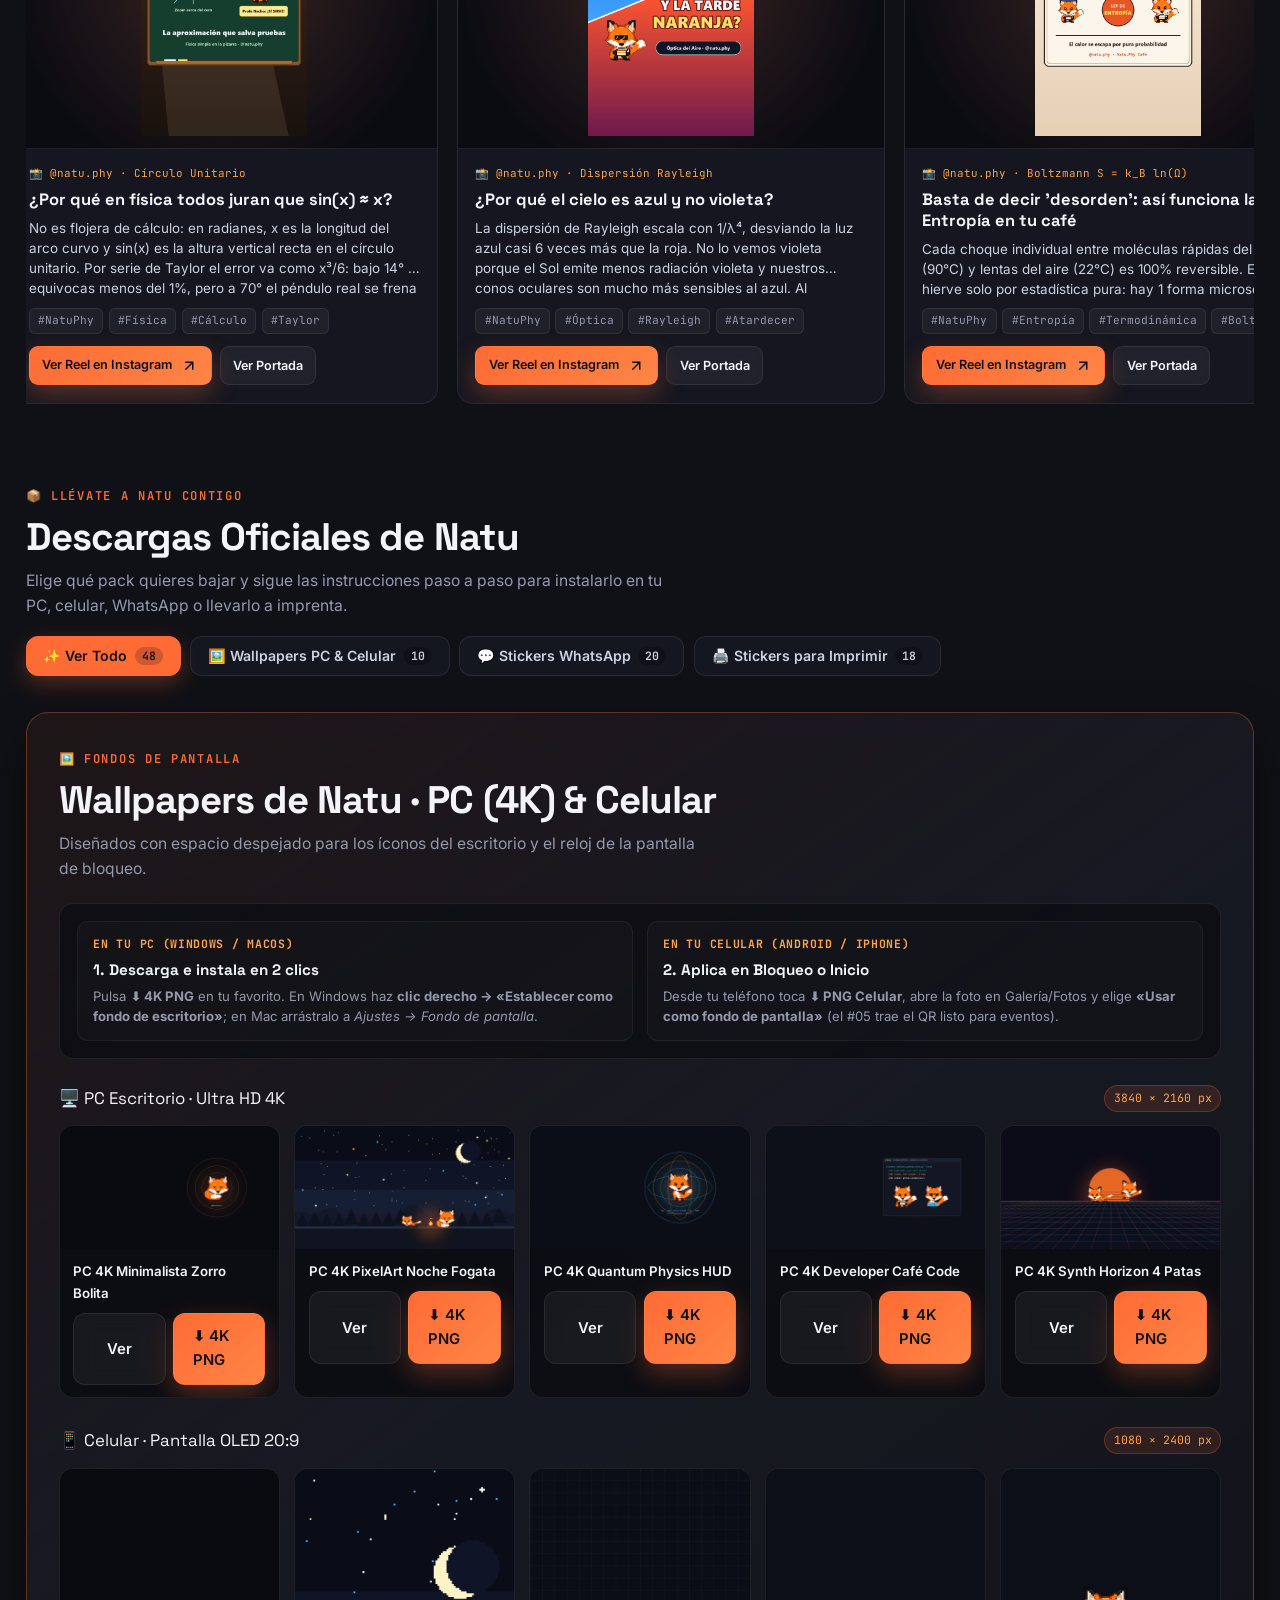
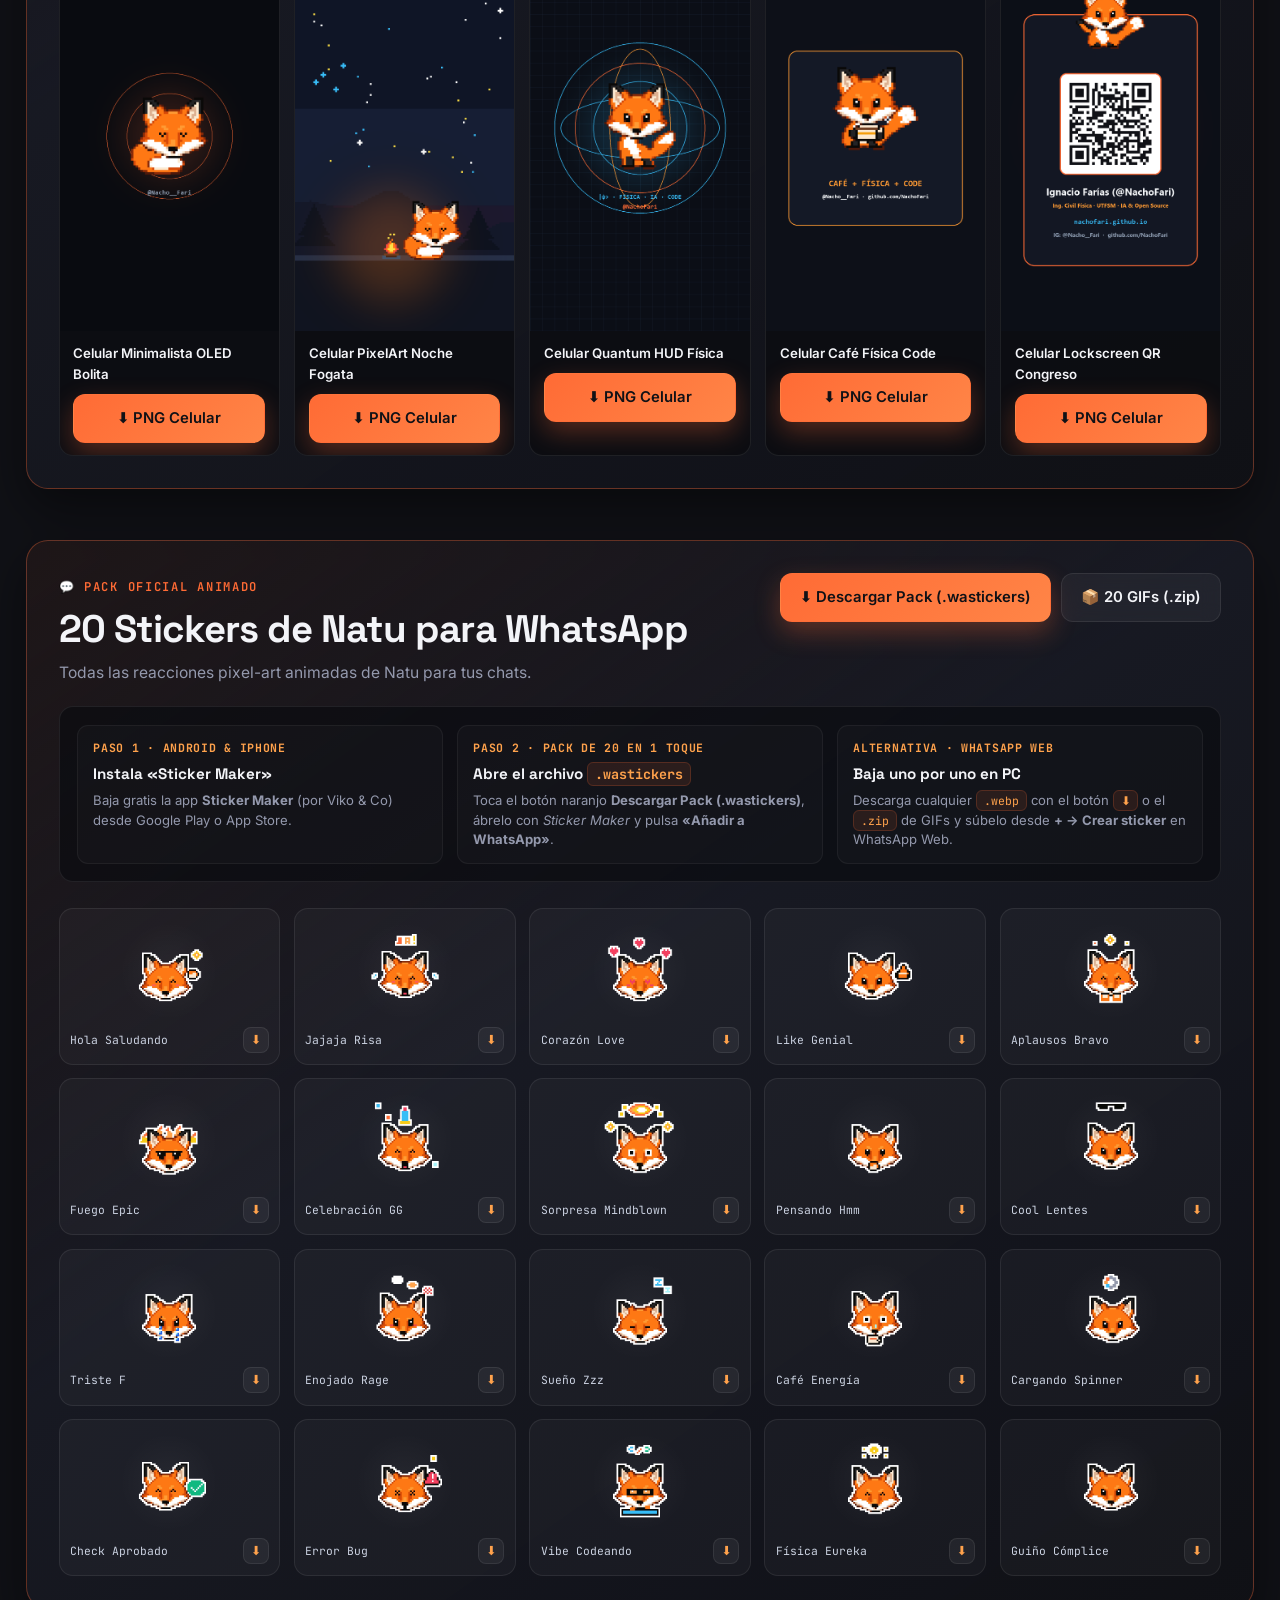
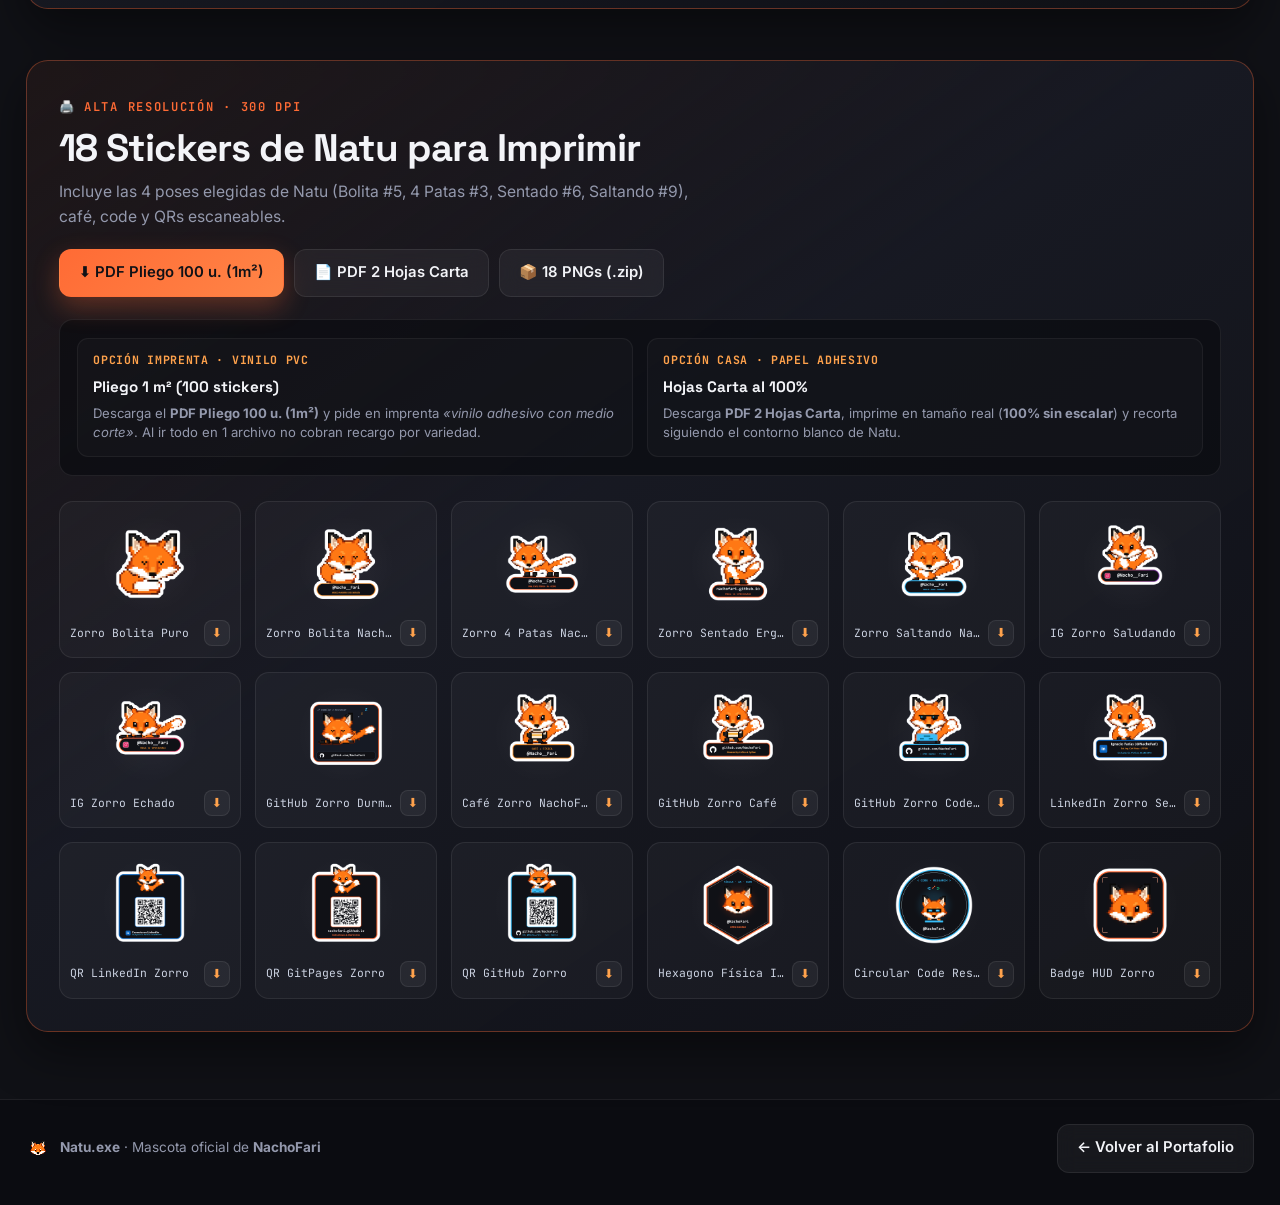
==== commit 0f043a47: "feat: add live @natu.phy Reels carousel, IG stats bar, and tactile UI sounds" ====
--- a/natu.html
+++ b/natu.html
@@ -10,7 +10,7 @@
   <link rel="preconnect" href="https://fonts.googleapis.com" />
   <link rel="preconnect" href="https://fonts.gstatic.com" crossorigin />
   <link href="https://fonts.googleapis.com/css2?family=Inter:wght@400;500;600;700&family=JetBrains+Mono:wght@400;500;600;700&family=Space+Grotesk:wght@500;600;700&display=swap" rel="stylesheet" />
-  <link rel="stylesheet" href="css/styles.css?v=20261115b" />
+  <link rel="stylesheet" href="css/styles.css?v=20261115c" />
 </head>
 <body>
   <div class="bg-atmosphere" aria-hidden="true"></div>
@@ -31,12 +31,14 @@
 
       <nav class="nav-links" aria-label="Navegación de Natu">
         <a href="#lore" class="nav-link active" data-i18n="natu.nav.lore">Lore de Natu</a>
+        <a href="#natu-reels" class="nav-link" data-i18n="natu.nav.reels">Reels @natu.phy</a>
         <a href="#wallpapers" class="nav-link" data-i18n="natu.nav.wallpapers">Wallpapers</a>
         <a href="#whatsapp" class="nav-link" data-i18n="natu.nav.whatsapp">Stickers WhatsApp</a>
         <a href="#imprimir" class="nav-link" data-i18n="natu.nav.print">Para Imprimir</a>
       </nav>
 
       <div class="nav-actions">
+        <button type="button" class="btn-icon sound-toggle-btn" id="soundToggleBtn" title="Sonido de botones: Activado" aria-label="Alternar sonido de botones" aria-pressed="true"><svg class="sound-icon-on" viewBox="0 0 24 24" fill="none" stroke="currentColor" stroke-width="2" stroke-linecap="round" stroke-linejoin="round" aria-hidden="true"><polygon points="11 5 6 9 2 9 2 15 6 15 11 19 11 5"/><path d="M15.54 8.46a5 5 0 0 1 0 7.07"/><path d="M19.07 4.93a10 10 0 0 1 0 14.14"/></svg><svg class="sound-icon-off" viewBox="0 0 24 24" fill="none" stroke="currentColor" stroke-width="2" stroke-linecap="round" stroke-linejoin="round" aria-hidden="true"><polygon points="11 5 6 9 2 9 2 15 6 15 11 19 11 5"/><line x1="23" y1="9" x2="17" y2="15"/><line x1="17" y1="9" x2="23" y2="15"/></svg></button>
         <button type="button" class="lang-toggle-btn" id="langToggleBtn" aria-label="Cambiar idioma entre Español e Inglés" title="Switch to English">
           <span class="lang-opt is-active" data-lang-opt="es">ES</span>
           <span class="lang-opt" data-lang-opt="en">EN</span>
@@ -50,6 +52,7 @@
 
     <div class="mobile-drawer" id="mobileDrawer">
       <a href="#lore" class="mobile-link" data-i18n="natu.nav.lore">Lore de Natu</a>
+      <a href="#natu-reels" class="mobile-link" data-i18n="natu.nav.reels">Reels @natu.phy</a>
       <a href="#wallpapers" class="mobile-link" data-i18n="natu.nav.wallpapers">Wallpapers</a>
       <a href="#whatsapp" class="mobile-link" data-i18n="natu.nav.whatsapp">Stickers WhatsApp</a>
       <a href="#imprimir" class="mobile-link" data-i18n="natu.nav.print">Para Imprimir</a>
@@ -199,6 +202,9 @@
             </div>
 
             <div class="flagship-actions">
+              <a href="https://www.instagram.com/natu.phy/" target="_blank" rel="noopener noreferrer" class="btn btn-primary">
+                <span>📸 @natu.phy</span>
+              </a>
               <a href="#wallpapers" class="btn btn-primary">
                 <span data-i18n="natu.ctaWp">🖼️ Ver Wallpapers (10)</span>
               </a>
@@ -211,6 +217,68 @@
             </div>
           </div>
         </article>
+      </div>
+    </section>
+
+    <!-- REELS DE @NATU.PHY (Carrusel sincronizado con Instagram, estilo Actividades y Eventos) -->
+    <section id="natu-reels" class="section">
+      <div class="container">
+        <div class="section-header-row">
+          <div>
+            <div class="section-tag" data-i18n="natu.reels.tag">📸 @natu.phy · Divulgación en Instagram</div>
+            <h2 class="section-title" data-i18n-html="natu.reels.titleHtml">Reels de <span class="text-gradient">@natu.phy</span></h2>
+            <p class="section-subtitle" data-i18n="natu.reels.subtitle">
+              Física, cálculo y astrofísica explicados en simple junto a Natu y Nacho — sincronizado con nuestro Instagram oficial.
+            </p>
+          </div>
+
+          <div class="podcast-carousel-controls" aria-label="Desplazar Reels de Natu.phy">
+            <button type="button" class="carousel-btn" id="reelsPrevBtn" aria-label="Reels anteriores">
+              <svg viewBox="0 0 24 24" fill="none" stroke="currentColor" stroke-width="2.2"><path d="m15 18-6-6 6-6"/></svg>
+            </button>
+            <span class="carousel-counter" id="reelsCount">1 reel</span>
+            <button type="button" class="carousel-btn" id="reelsNextBtn" aria-label="Siguientes Reels">
+              <svg viewBox="0 0 24 24" fill="none" stroke="currentColor" stroke-width="2.2"><path d="m9 18 6-6-6-6"/></svg>
+            </button>
+          </div>
+        </div>
+
+        <!-- HUD de métricas en vivo de @natu.phy (sincronizado vía Behold) -->
+        <div class="ig-telemetry-bar" id="igTelemetryBar" aria-label="Estadísticas de Instagram @natu.phy">
+          <a href="https://www.instagram.com/natu.phy/" target="_blank" rel="noopener noreferrer" class="ig-profile-chip">
+            <img src="assets/img/fox-avatar.png" alt="@natu.phy" id="igProfileAvatar" class="ig-profile-avatar" />
+            <div class="ig-profile-text">
+              <div class="ig-profile-top">
+                <strong class="ig-handle">@natu.phy</strong>
+                <span class="ig-live-pill" id="igLiveBadge">● LIVE IG</span>
+              </div>
+              <span class="ig-bio-line" id="igProfileBio">Ciencia y física difícil… explicada en simple</span>
+            </div>
+          </a>
+
+          <div class="ig-stats-pills">
+            <div class="ig-stat-pill ig-stat-pill--accent">
+              <span class="ig-stat-value" id="igStatFollowers">--</span>
+              <span class="ig-stat-label" data-i18n="natu.reels.statFollowers">Seguidores</span>
+            </div>
+            <div class="ig-stat-pill">
+              <span class="ig-stat-value" id="igStatReels">--</span>
+              <span class="ig-stat-label" data-i18n="natu.reels.statReels">Reels</span>
+            </div>
+            <div class="ig-stat-pill ig-stat-pill--amber">
+              <span class="ig-stat-value" id="igStatLikes">--</span>
+              <span class="ig-stat-label" data-i18n="natu.reels.statLikes">Me gusta</span>
+            </div>
+            <div class="ig-stat-pill">
+              <span class="ig-stat-value" id="igStatComments">--</span>
+              <span class="ig-stat-label" data-i18n="natu.reels.statComments">Comentarios</span>
+            </div>
+          </div>
+        </div>
+
+        <div class="activities-track" id="natuReelsGrid" tabindex="0" aria-label="Carrusel de Reels de @natu.phy">
+          <!-- Renderizado dinámico desde data/natu-reels.json + Behold -->
+        </div>
       </div>
     </section>
 
@@ -835,14 +903,15 @@
       </div>
       <div class="lightbox-body">
         <img src="" alt="" id="lightboxImg" />
+        <p class="lightbox-desc" id="lightboxDesc" hidden></p>
       </div>
     </div>
   </div>
 
   <div class="toast" id="toast" role="status" aria-live="polite"></div>
 
-  <script src="js/background.js?v=20261115b"></script>
-  <script src="js/i18n.js?v=20261115b"></script>
-  <script src="js/projects.js?v=20261115b"></script>
+  <script src="js/background.js?v=20261115c"></script>
+  <script src="js/i18n.js?v=20261115c"></script>
+  <script src="js/projects.js?v=20261115c"></script>
 </body>
 </html>
--- a/css/styles.css
+++ b/css/styles.css
@@ -1871,12 +1871,227 @@
   max-height: 78vh;
   display: grid;
   place-items: center;
+  gap: 0.65rem;
+  overflow-y: auto;
 }
 
 .lightbox-body img {
-  max-height: 74vh;
+  max-height: 68vh;
   width: auto;
   border-radius: 10px;
+}
+
+.lightbox-desc {
+  max-width: 68ch;
+  color: var(--text-secondary);
+  font-size: 0.88rem;
+  line-height: 1.5;
+  text-align: center;
+  padding: 0.35rem 0.65rem 0.2rem;
+}
+
+/* ==========================================================================
+   Sonido táctil en barra + Carrusel Reels @natu.phy + HUD Estadísticas
+   ========================================================================== */
+
+.sound-toggle-btn {
+  color: var(--fox-amber);
+  border-color: rgba(255, 107, 53, 0.38);
+  transition: transform 0.16s ease, background 0.2s ease, border-color 0.2s ease, color 0.2s ease;
+}
+
+.sound-toggle-btn .sound-icon-off {
+  display: none;
+}
+
+.sound-toggle-btn.is-muted {
+  color: var(--text-muted);
+  border-color: var(--border-subtle);
+}
+
+.sound-toggle-btn.is-muted .sound-icon-on {
+  display: none;
+}
+
+.sound-toggle-btn.is-muted .sound-icon-off {
+  display: block;
+}
+
+.reel-card .activity-media {
+  aspect-ratio: 4 / 3;
+  padding: 12px;
+  background: radial-gradient(circle at 50% 45%, rgba(255, 107, 53, 0.16), #0b0c12 78%);
+}
+
+.reel-card .activity-media img {
+  object-fit: contain;
+  border-radius: 10px;
+}
+
+.reel-format-pill {
+  position: absolute;
+  top: 10px;
+  right: 10px;
+  padding: 0.18rem 0.52rem;
+  border-radius: 999px;
+  font-family: var(--font-mono);
+  font-size: 0.64rem;
+  font-weight: 600;
+  background: rgba(16, 17, 22, 0.85);
+  border: 1px solid rgba(56, 189, 248, 0.45);
+  color: #bae6fd;
+  backdrop-filter: blur(8px);
+}
+
+.ig-telemetry-bar {
+  display: flex;
+  flex-wrap: wrap;
+  align-items: center;
+  justify-content: space-between;
+  gap: 1rem;
+  margin-bottom: 1.35rem;
+  padding: 0.9rem 1.15rem;
+  border-radius: 16px;
+  background: linear-gradient(135deg, rgba(255, 107, 53, 0.08), rgba(20, 22, 31, 0.88));
+  border: 1px solid rgba(255, 107, 53, 0.28);
+  backdrop-filter: blur(10px);
+}
+
+.ig-profile-chip {
+  display: flex;
+  align-items: center;
+  gap: 0.85rem;
+  text-decoration: none;
+  color: inherit;
+  min-width: 0;
+  transition: transform 0.18s ease;
+}
+
+.ig-profile-chip:hover {
+  transform: translateY(-1px);
+}
+
+.ig-profile-avatar {
+  width: 48px;
+  height: 48px;
+  border-radius: 12px;
+  object-fit: cover;
+  border: 1px solid rgba(255, 107, 53, 0.48);
+  background: #101116;
+  flex-shrink: 0;
+}
+
+.ig-profile-text {
+  display: flex;
+  flex-direction: column;
+  gap: 0.2rem;
+  min-width: 0;
+}
+
+.ig-profile-top {
+  display: flex;
+  align-items: center;
+  gap: 0.5rem;
+  flex-wrap: wrap;
+}
+
+.ig-handle {
+  font-family: var(--font-display);
+  font-size: 1rem;
+  font-weight: 700;
+  color: var(--text-main);
+}
+
+.ig-live-pill {
+  padding: 0.15rem 0.55rem;
+  border-radius: 999px;
+  font-family: var(--font-mono);
+  font-size: 0.68rem;
+  font-weight: 600;
+  letter-spacing: 0.04em;
+  color: #6ee7b7;
+  background: rgba(16, 185, 129, 0.14);
+  border: 1px solid rgba(16, 185, 129, 0.35);
+}
+
+.ig-live-pill.is-local {
+  color: var(--text-secondary);
+  background: rgba(255, 255, 255, 0.06);
+  border-color: var(--border-subtle);
+}
+
+.ig-bio-line {
+  font-size: 0.83rem;
+  color: var(--text-secondary);
+  white-space: nowrap;
+  overflow: hidden;
+  text-overflow: ellipsis;
+  max-width: 44ch;
+}
+
+.ig-stats-pills {
+  display: flex;
+  flex-wrap: wrap;
+  gap: 0.6rem;
+}
+
+.ig-stat-pill {
+  min-width: 92px;
+  padding: 0.5rem 0.85rem;
+  border-radius: 12px;
+  background: rgba(16, 17, 22, 0.72);
+  border: 1px solid var(--border-subtle);
+  text-align: center;
+  transition: border-color 0.2s ease, transform 0.2s ease;
+}
+
+.ig-stat-pill:hover {
+  border-color: var(--border-fox);
+  transform: translateY(-1px);
+}
+
+.ig-stat-value {
+  display: block;
+  font-family: var(--font-mono);
+  font-size: 1.15rem;
+  font-weight: 700;
+  font-variant-numeric: tabular-nums;
+  line-height: 1.15;
+  color: var(--text-main);
+}
+
+.ig-stat-pill--accent .ig-stat-value {
+  color: var(--fox-orange);
+}
+
+.ig-stat-pill--amber .ig-stat-value {
+  color: var(--fox-amber);
+}
+
+.ig-stat-label {
+  display: block;
+  margin-top: 0.15rem;
+  font-family: var(--font-mono);
+  font-size: 0.68rem;
+  text-transform: uppercase;
+  letter-spacing: 0.06em;
+  color: var(--text-muted);
+}
+
+@media (max-width: 720px) {
+  .ig-telemetry-bar {
+    flex-direction: column;
+    align-items: stretch;
+  }
+
+  .ig-bio-line {
+    white-space: normal;
+  }
+
+  .ig-stats-pills {
+    display: grid;
+    grid-template-columns: repeat(2, minmax(0, 1fr));
+  }
 }
 
 .toast {
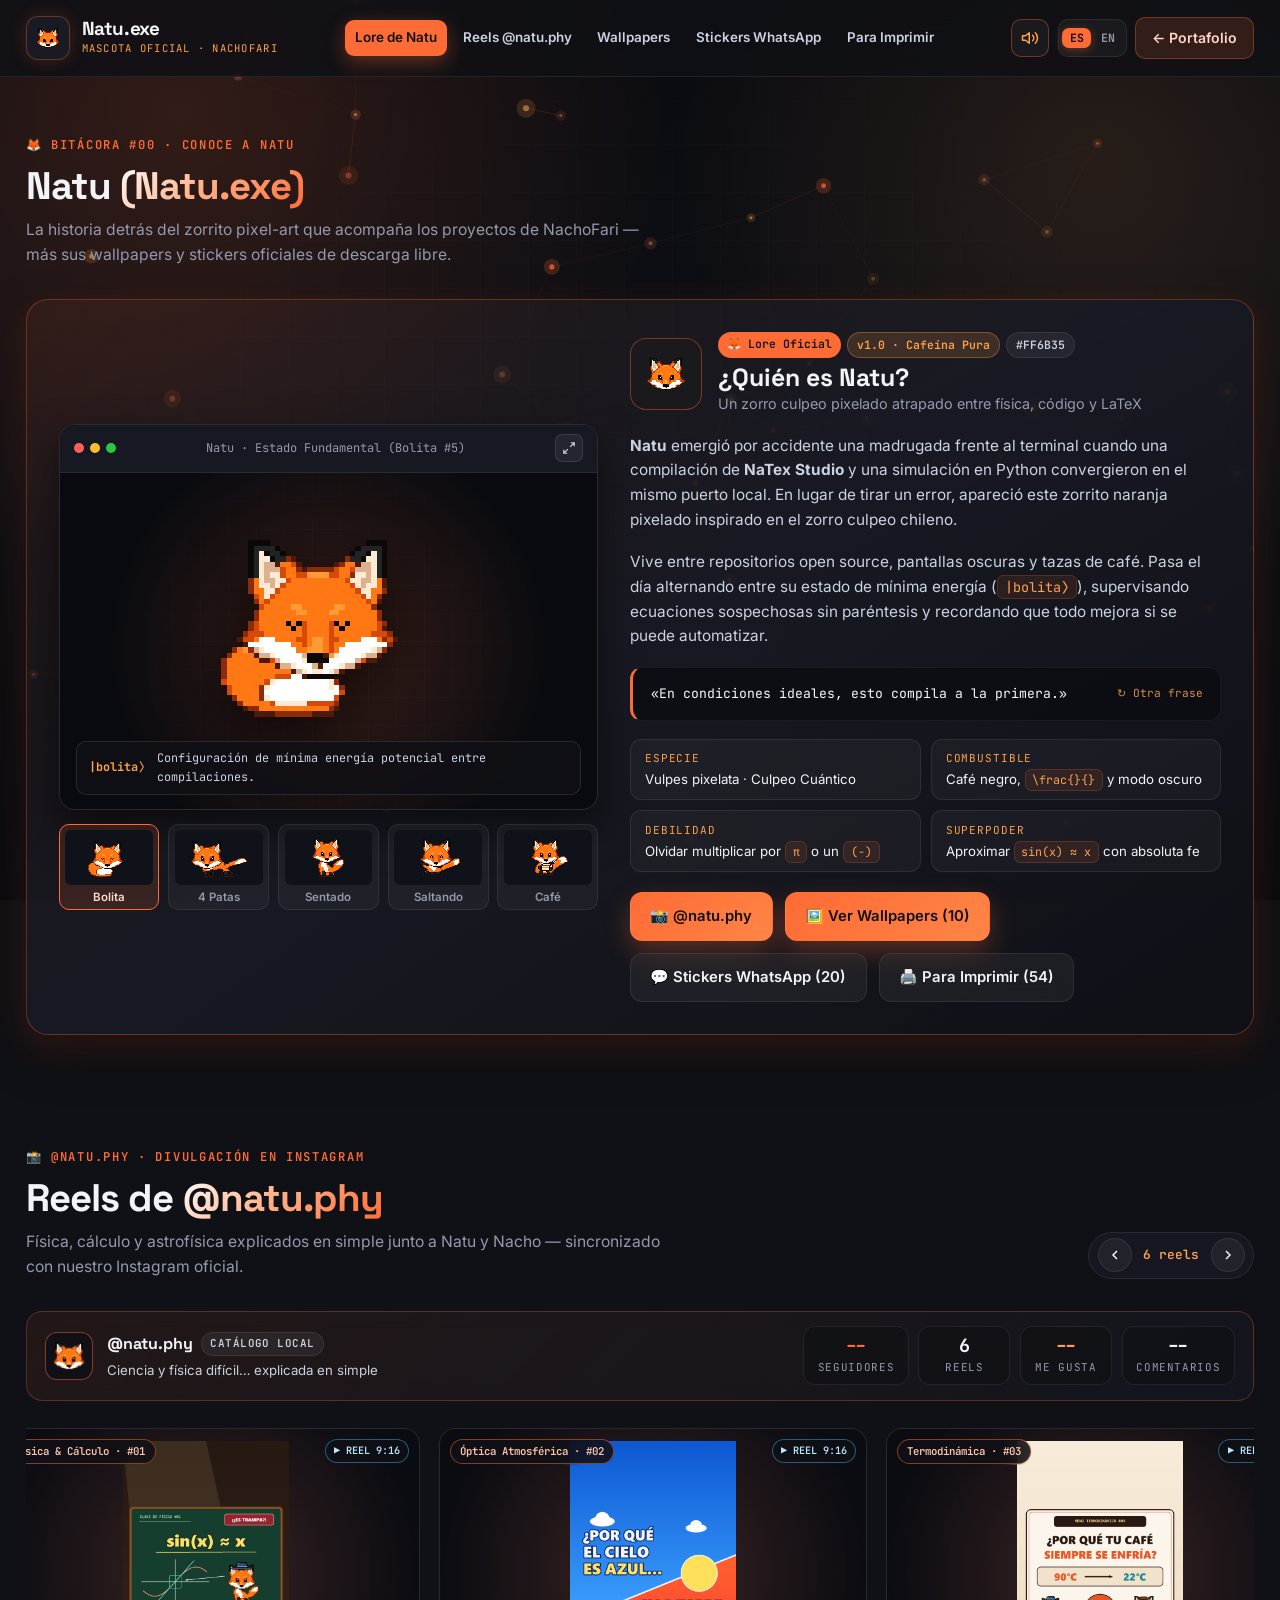
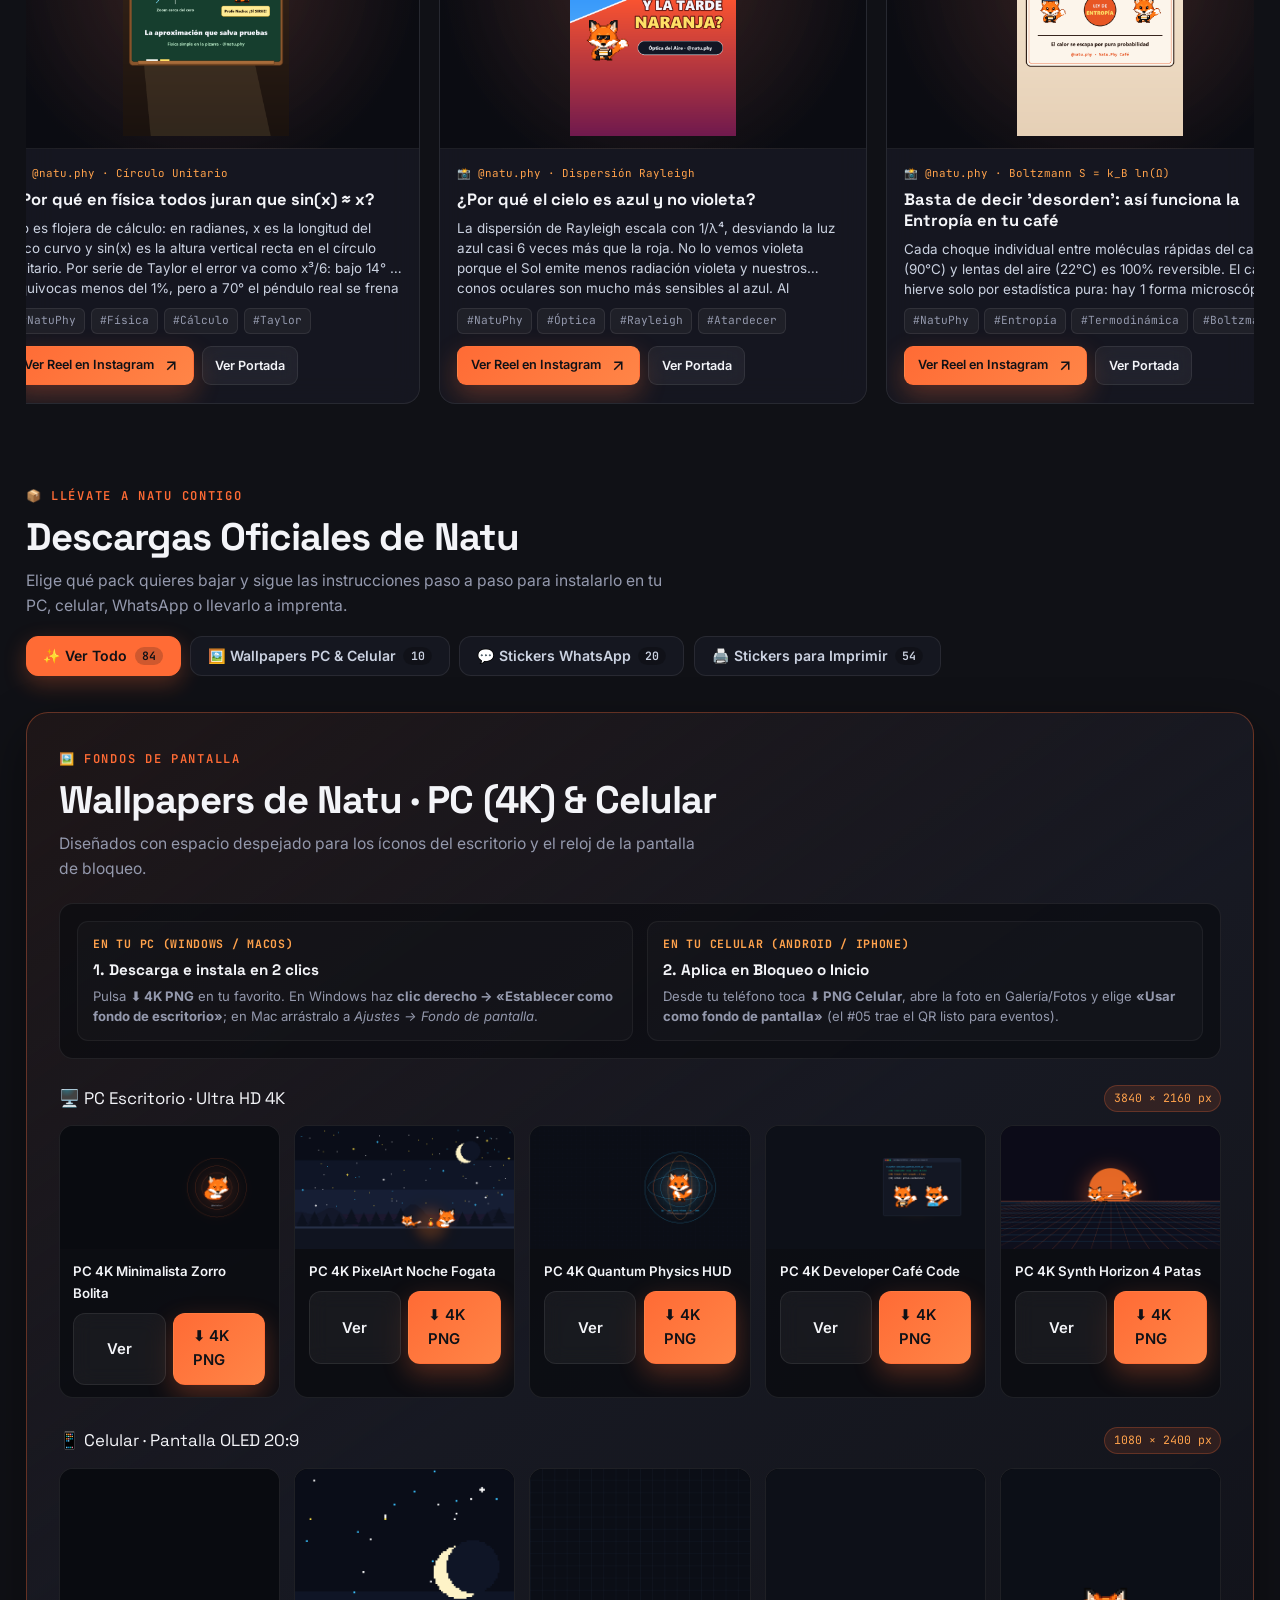
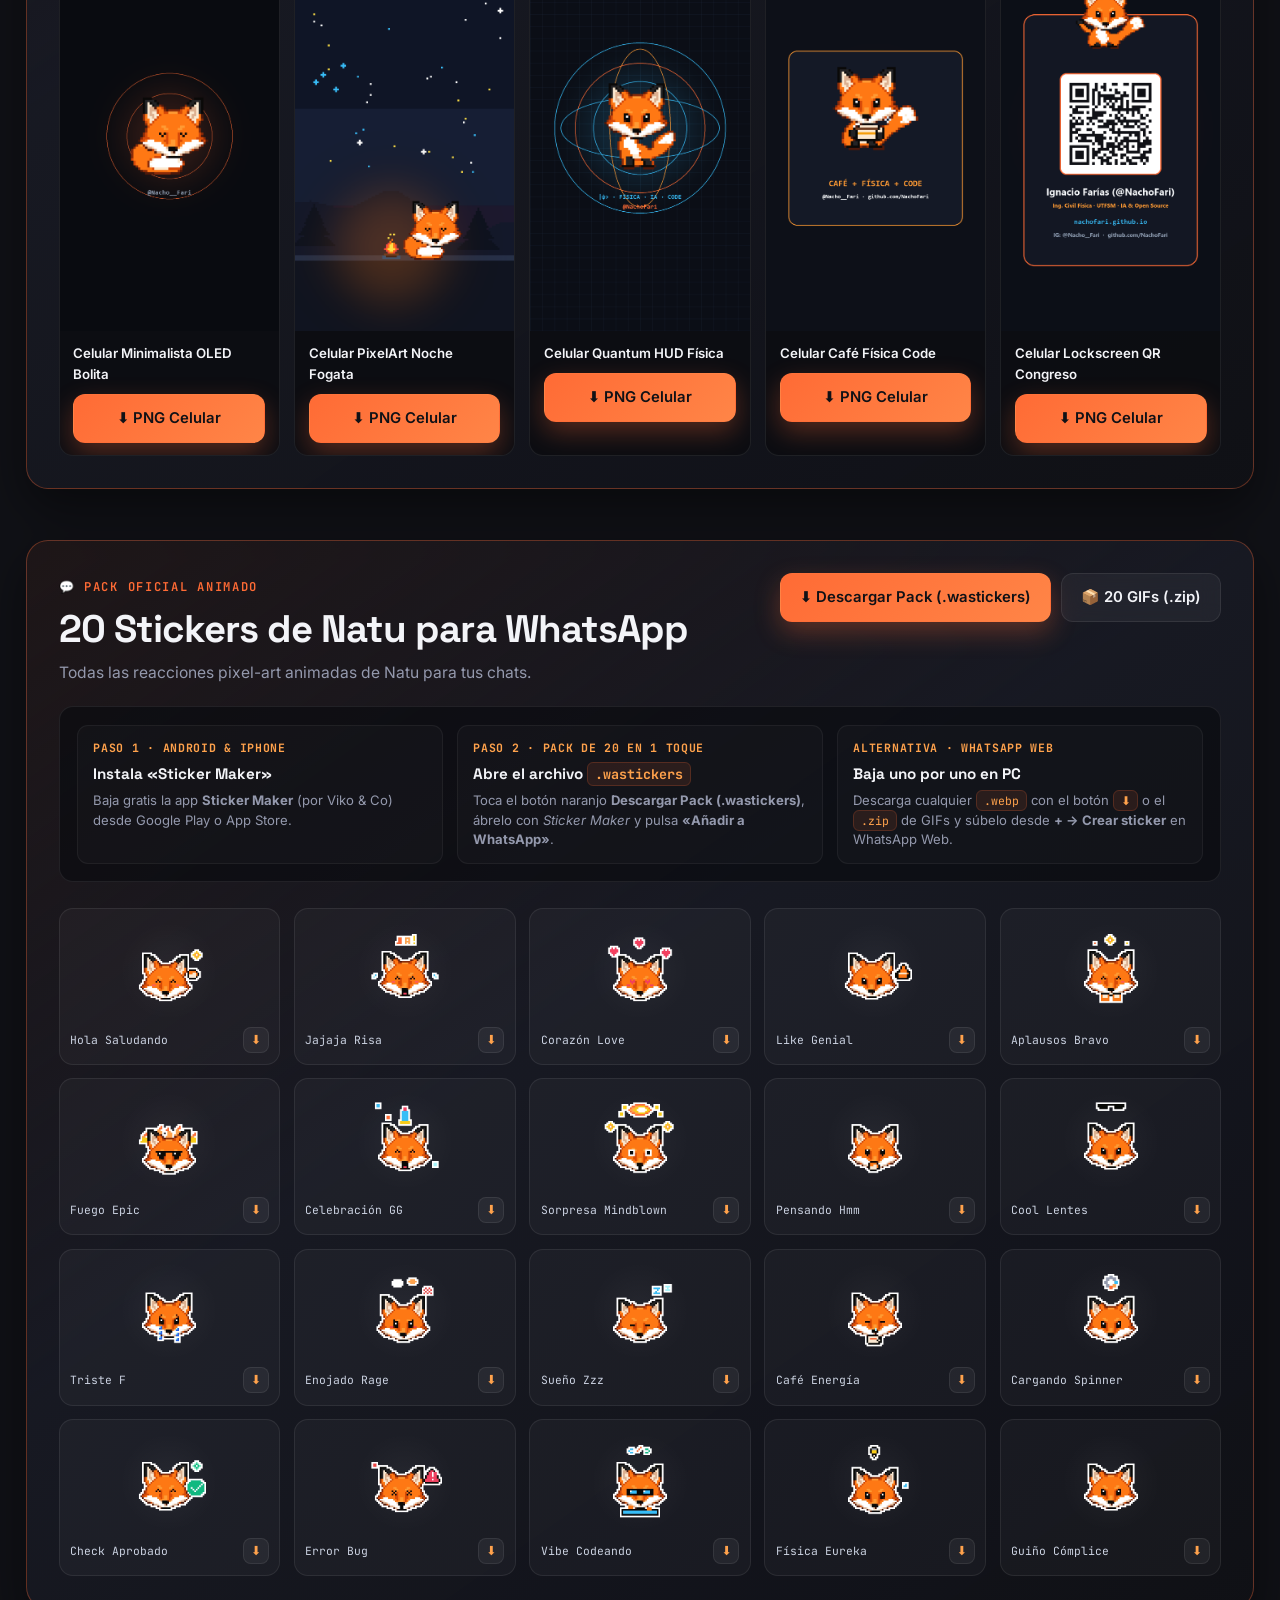
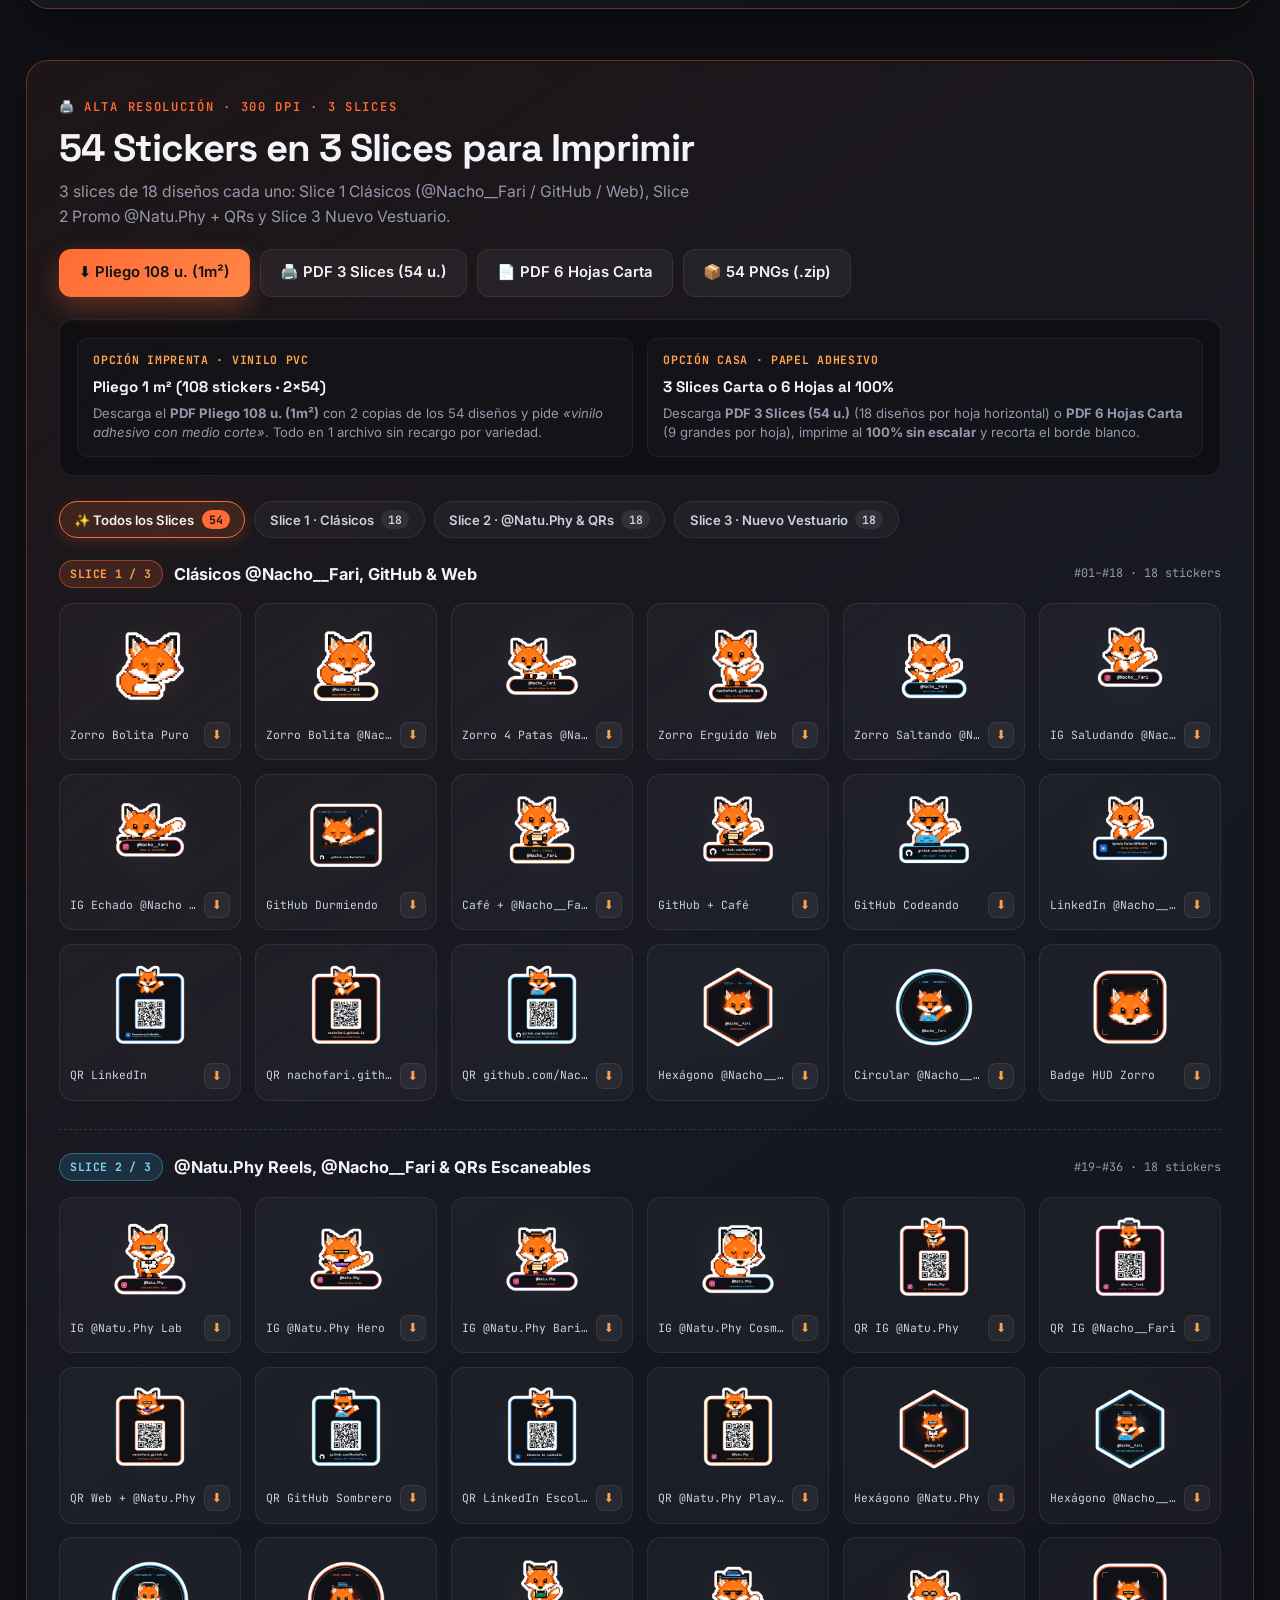
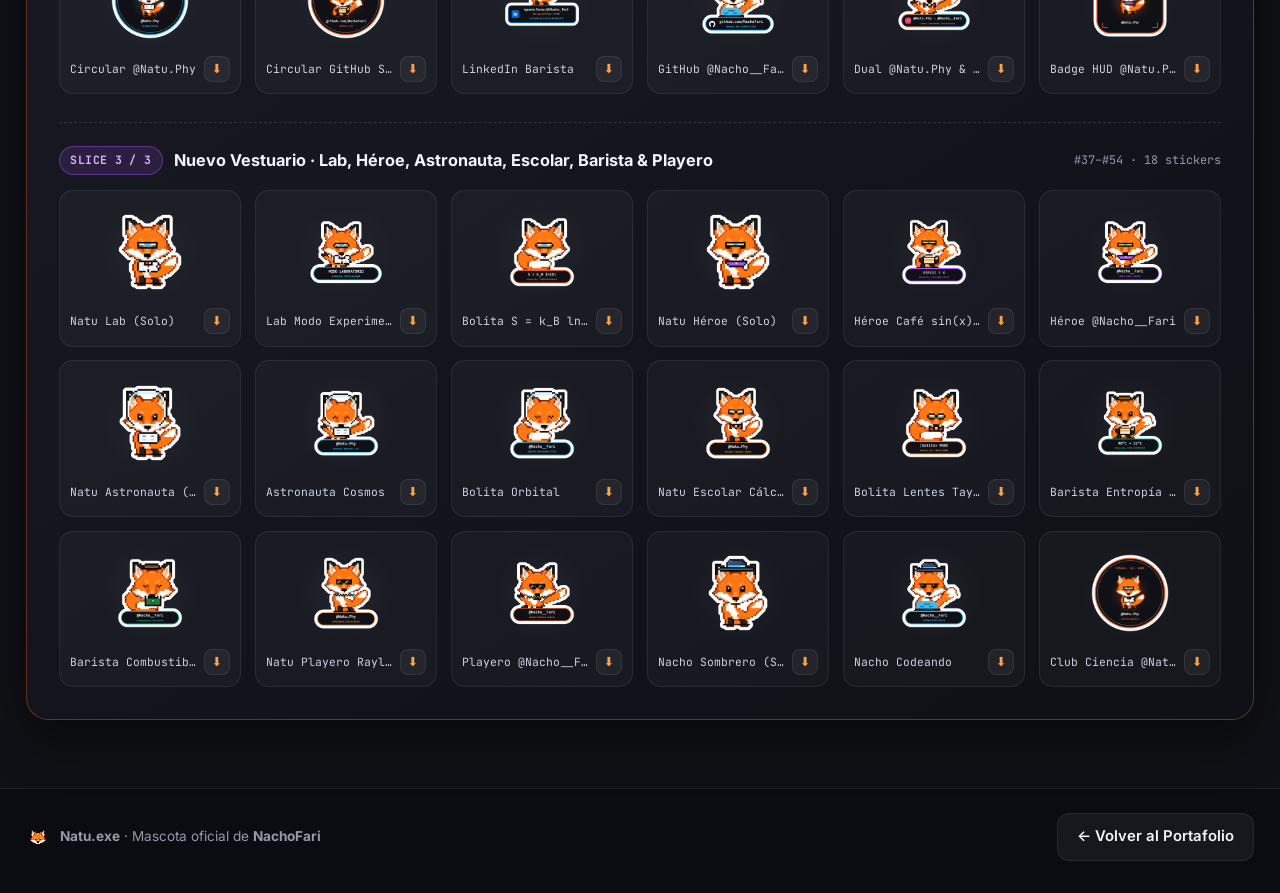
==== commit a2d9589c: "feat(natu): fix @Nacho__Fari handles and expand printable stickers to 3 slices (54 designs + @Natu.P" ====
--- a/natu.html
+++ b/natu.html
@@ -10,7 +10,7 @@
   <link rel="preconnect" href="https://fonts.googleapis.com" />
   <link rel="preconnect" href="https://fonts.gstatic.com" crossorigin />
   <link href="https://fonts.googleapis.com/css2?family=Inter:wght@400;500;600;700&family=JetBrains+Mono:wght@400;500;600;700&family=Space+Grotesk:wght@500;600;700&display=swap" rel="stylesheet" />
-  <link rel="stylesheet" href="css/styles.css?v=20261115c" />
+  <link rel="stylesheet" href="css/styles.css?v=20261115d" />
 </head>
 <body>
   <div class="bg-atmosphere" aria-hidden="true"></div>
@@ -212,7 +212,7 @@
                 <span data-i18n="natu.ctaWa">💬 Stickers WhatsApp (20)</span>
               </a>
               <a href="#imprimir" class="btn btn-glass">
-                <span data-i18n="natu.ctaPrint">🖨️ Para Imprimir (18)</span>
+                <span data-i18n="natu.ctaPrint">🖨️ Para Imprimir (54)</span>
               </a>
             </div>
           </div>
@@ -293,7 +293,7 @@
 
         <div class="dl-switcher" role="tablist" aria-label="Filtrar descargas de Natu">
           <button type="button" class="dl-filter-btn active" data-filter="all" data-i18n-html="natu.dl.filterAllHtml">
-            ✨ Ver Todo <span class="dl-count-pill">48</span>
+            ✨ Ver Todo <span class="dl-count-pill">84</span>
           </button>
           <button type="button" class="dl-filter-btn" data-filter="wallpapers" data-i18n-html="natu.dl.filterWpHtml">
             🖼️ Wallpapers PC &amp; Celular <span class="dl-count-pill">10</span>
@@ -302,7 +302,7 @@
             💬 Stickers WhatsApp <span class="dl-count-pill">20</span>
           </button>
           <button type="button" class="dl-filter-btn" data-filter="imprimir" data-i18n-html="natu.dl.filterPrintHtml">
-            🖨️ Stickers para Imprimir <span class="dl-count-pill">18</span>
+            🖨️ Stickers para Imprimir <span class="dl-count-pill">54</span>
           </button>
         </div>
       </div>
@@ -685,197 +685,570 @@
       </div>
     </section>
 
-    <!-- 3. STICKERS TROQUELADOS PARA IMPRIMIR -->
+    <!-- 3. STICKERS TROQUELADOS PARA IMPRIMIR (3 SLICES = 54 DISEÑOS) -->
     <section id="imprimir" class="dl-group-section" data-group="imprimir">
       <div class="container">
         <div class="dl-card">
           <div class="dl-card-head">
             <div>
-              <div class="section-tag" data-i18n="natu.pr.tag">🖨️ Alta Resolución · 300 DPI</div>
-              <h2 class="section-title" data-i18n="natu.pr.title">18 Stickers de Natu para Imprimir</h2>
-              <p class="section-subtitle" data-i18n="natu.pr.subtitle">Incluye las 4 poses elegidas de Natu (Bolita #5, 4 Patas #3, Sentado #6, Saltando #9), café, code y QRs escaneables.</p>
+              <div class="section-tag" data-i18n="natu.pr.tag">🖨️ Alta Resolución · 300 DPI · 3 Slices</div>
+              <h2 class="section-title" data-i18n="natu.pr.title">54 Stickers en 3 Slices para Imprimir</h2>
+              <p class="section-subtitle" data-i18n="natu.pr.subtitle">3 slices de 18 diseños cada uno: Slice 1 Clásicos (@Nacho__Fari / GitHub / Web), Slice 2 Promo @Natu.Phy + QRs y Slice 3 Nuevo Vestuario.</p>
             </div>
             <div class="dl-card-actions">
-              <a href="assets/brand/stickers_print/02_Pliego_Unico_100_Stickers_Plotter_1m2.pdf" download="Natu_Pliego_100_Stickers_1m2.pdf" class="btn btn-primary btn-sm" data-i18n="natu.pr.dlSheet">⬇ PDF Pliego 100 u. (1m²)</a>
-              <a href="assets/brand/stickers_print/01_Todos_Los_Stickers_2_Hojas_Carta.pdf" download="Natu_Stickers_2_Hojas_Carta.pdf" class="btn btn-glass btn-sm" data-i18n="natu.pr.dlLetter">📄 PDF 2 Hojas Carta</a>
-              <a href="assets/brand/stickers_print/Pack_18_Stickers_Individuales_PNG.zip" download="Natu_18_Stickers_PNG.zip" class="btn btn-glass btn-sm" data-i18n="natu.pr.dlZip">📦 18 PNGs (.zip)</a>
+              <a href="assets/brand/stickers_print/03_Pliego_Unico_108_Stickers_Plotter_1m2.pdf" download="Natu_Pliego_108_Stickers_1m2.pdf" class="btn btn-primary btn-sm" data-i18n="natu.pr.dlSheet">⬇ Pliego 108 u. (1m²)</a>
+              <a href="assets/brand/stickers_print/02_Pliego_3_Slices_54_Stickers_Carta.pdf" download="Natu_3_Slices_54_Stickers_Carta.pdf" class="btn btn-glass btn-sm" data-i18n="natu.pr.dlSlices">🖨️ PDF 3 Slices (54 u.)</a>
+              <a href="assets/brand/stickers_print/01_Todos_Los_Stickers_6_Hojas_Carta.pdf" download="Natu_Stickers_6_Hojas_Carta.pdf" class="btn btn-glass btn-sm" data-i18n="natu.pr.dlLetter">📄 PDF 6 Hojas Carta</a>
+              <a href="assets/brand/stickers_print/Pack_54_Stickers_Individuales_PNG.zip" download="Natu_54_Stickers_PNG.zip" class="btn btn-glass btn-sm" data-i18n="natu.pr.dlZip">📦 54 PNGs (.zip)</a>
             </div>
           </div>
 
           <div class="install-guide" aria-label="Instrucciones para imprimir stickers">
             <div class="install-step">
               <span class="install-step-badge" data-i18n="natu.pr.opt1Badge">Opción Imprenta · Vinilo PVC</span>
-              <h4 data-i18n="natu.pr.opt1Title">Pliego 1 m² (100 stickers)</h4>
-              <p data-i18n-html="natu.pr.opt1DescHtml">Descarga el <strong>PDF Pliego 100 u. (1m²)</strong> y pide en imprenta <em>«vinilo adhesivo con medio corte»</em>. Al ir todo en 1 archivo no cobran recargo por variedad.</p>
+              <h4 data-i18n="natu.pr.opt1Title">Pliego 1 m² (108 stickers · 2×54)</h4>
+              <p data-i18n-html="natu.pr.opt1DescHtml">Descarga el <strong>PDF Pliego 108 u. (1m²)</strong> con 2 copias de los 54 diseños y pide <em>«vinilo adhesivo con medio corte»</em>. Todo en 1 archivo sin recargo por variedad.</p>
             </div>
             <div class="install-step">
               <span class="install-step-badge" data-i18n="natu.pr.opt2Badge">Opción Casa · Papel Adhesivo</span>
-              <h4 data-i18n="natu.pr.opt2Title">Hojas Carta al 100%</h4>
-              <p data-i18n-html="natu.pr.opt2DescHtml">Descarga <strong>PDF 2 Hojas Carta</strong>, imprime en tamaño real (<strong>100% sin escalar</strong>) y recorta siguiendo el contorno blanco de Natu.</p>
-            </div>
-          </div>
-
-          <div class="stickers-grid stickers-grid--print">
-            <div class="sticker-tile">
-              <div class="sticker-thumb-box" data-lightbox-src="assets/brand/stickers_print/01_Zorro_Bolita_Puro.png" data-lightbox-title="Natu Sticker Die-Cut · Zorro Bolita Puro">
-                <img src="assets/brand/stickers_print/01_Zorro_Bolita_Puro.png" alt="Sticker Zorro Bolita Puro" loading="lazy" />
-              </div>
-              <div class="sticker-meta">
-                <span class="sticker-name" title="Zorro Bolita Puro">Zorro Bolita Puro</span>
-                <a href="assets/brand/stickers_print/01_Zorro_Bolita_Puro.png" download="01_Zorro_Bolita_Puro.png" class="sticker-dl" title="Descargar PNG 1024px">⬇</a>
-              </div>
-            </div>
-            <div class="sticker-tile">
-              <div class="sticker-thumb-box" data-lightbox-src="assets/brand/stickers_print/02_Zorro_Bolita_NachoFari.png" data-lightbox-title="Natu Sticker Die-Cut · Zorro Bolita NachoFari">
-                <img src="assets/brand/stickers_print/02_Zorro_Bolita_NachoFari.png" alt="Sticker Zorro Bolita NachoFari" loading="lazy" />
-              </div>
-              <div class="sticker-meta">
-                <span class="sticker-name" title="Zorro Bolita NachoFari">Zorro Bolita NachoFari</span>
-                <a href="assets/brand/stickers_print/02_Zorro_Bolita_NachoFari.png" download="02_Zorro_Bolita_NachoFari.png" class="sticker-dl" title="Descargar PNG 1024px">⬇</a>
-              </div>
-            </div>
-            <div class="sticker-tile">
-              <div class="sticker-thumb-box" data-lightbox-src="assets/brand/stickers_print/03_Zorro_4Patas_NachoFari.png" data-lightbox-title="Natu Sticker Die-Cut · Zorro 4 Patas NachoFari">
-                <img src="assets/brand/stickers_print/03_Zorro_4Patas_NachoFari.png" alt="Sticker Zorro 4 Patas NachoFari" loading="lazy" />
-              </div>
-              <div class="sticker-meta">
-                <span class="sticker-name" title="Zorro 4 Patas NachoFari">Zorro 4 Patas NachoFari</span>
-                <a href="assets/brand/stickers_print/03_Zorro_4Patas_NachoFari.png" download="03_Zorro_4Patas_NachoFari.png" class="sticker-dl" title="Descargar PNG 1024px">⬇</a>
-              </div>
-            </div>
-            <div class="sticker-tile">
-              <div class="sticker-thumb-box" data-lightbox-src="assets/brand/stickers_print/04_Zorro_Sentado_Erguido_Web.png" data-lightbox-title="Natu Sticker Die-Cut · Zorro Sentado Erguido Web">
-                <img src="assets/brand/stickers_print/04_Zorro_Sentado_Erguido_Web.png" alt="Sticker Zorro Sentado Erguido Web" loading="lazy" />
-              </div>
-              <div class="sticker-meta">
-                <span class="sticker-name" title="Zorro Sentado Erguido Web">Zorro Sentado Erguido Web</span>
-                <a href="assets/brand/stickers_print/04_Zorro_Sentado_Erguido_Web.png" download="04_Zorro_Sentado_Erguido_Web.png" class="sticker-dl" title="Descargar PNG 1024px">⬇</a>
-              </div>
-            </div>
-            <div class="sticker-tile">
-              <div class="sticker-thumb-box" data-lightbox-src="assets/brand/stickers_print/05_Zorro_Saltando_NachoFari.png" data-lightbox-title="Natu Sticker Die-Cut · Zorro Saltando NachoFari">
-                <img src="assets/brand/stickers_print/05_Zorro_Saltando_NachoFari.png" alt="Sticker Zorro Saltando NachoFari" loading="lazy" />
-              </div>
-              <div class="sticker-meta">
-                <span class="sticker-name" title="Zorro Saltando NachoFari">Zorro Saltando NachoFari</span>
-                <a href="assets/brand/stickers_print/05_Zorro_Saltando_NachoFari.png" download="05_Zorro_Saltando_NachoFari.png" class="sticker-dl" title="Descargar PNG 1024px">⬇</a>
-              </div>
-            </div>
-            <div class="sticker-tile">
-              <div class="sticker-thumb-box" data-lightbox-src="assets/brand/stickers_print/06_IG_Zorro_Saludando.png" data-lightbox-title="Natu Sticker Die-Cut · IG Zorro Saludando">
-                <img src="assets/brand/stickers_print/06_IG_Zorro_Saludando.png" alt="Sticker IG Zorro Saludando" loading="lazy" />
-              </div>
-              <div class="sticker-meta">
-                <span class="sticker-name" title="IG Zorro Saludando">IG Zorro Saludando</span>
-                <a href="assets/brand/stickers_print/06_IG_Zorro_Saludando.png" download="06_IG_Zorro_Saludando.png" class="sticker-dl" title="Descargar PNG 1024px">⬇</a>
-              </div>
-            </div>
-            <div class="sticker-tile">
-              <div class="sticker-thumb-box" data-lightbox-src="assets/brand/stickers_print/07_IG_Zorro_Echado.png" data-lightbox-title="Natu Sticker Die-Cut · IG Zorro Echado">
-                <img src="assets/brand/stickers_print/07_IG_Zorro_Echado.png" alt="Sticker IG Zorro Echado" loading="lazy" />
-              </div>
-              <div class="sticker-meta">
-                <span class="sticker-name" title="IG Zorro Echado">IG Zorro Echado</span>
-                <a href="assets/brand/stickers_print/07_IG_Zorro_Echado.png" download="07_IG_Zorro_Echado.png" class="sticker-dl" title="Descargar PNG 1024px">⬇</a>
-              </div>
-            </div>
-            <div class="sticker-tile">
-              <div class="sticker-thumb-box" data-lightbox-src="assets/brand/stickers_print/08_GitHub_Zorro_Durmiendo.png" data-lightbox-title="Natu Sticker Die-Cut · GitHub Zorro Durmiendo">
-                <img src="assets/brand/stickers_print/08_GitHub_Zorro_Durmiendo.png" alt="Sticker GitHub Zorro Durmiendo" loading="lazy" />
-              </div>
-              <div class="sticker-meta">
-                <span class="sticker-name" title="GitHub Zorro Durmiendo">GitHub Zorro Durmiendo</span>
-                <a href="assets/brand/stickers_print/08_GitHub_Zorro_Durmiendo.png" download="08_GitHub_Zorro_Durmiendo.png" class="sticker-dl" title="Descargar PNG 1024px">⬇</a>
-              </div>
-            </div>
-            <div class="sticker-tile">
-              <div class="sticker-thumb-box" data-lightbox-src="assets/brand/stickers_print/09_Cafe_Zorro_NachoFari.png" data-lightbox-title="Natu Sticker Die-Cut · Café Zorro NachoFari">
-                <img src="assets/brand/stickers_print/09_Cafe_Zorro_NachoFari.png" alt="Sticker Café Zorro NachoFari" loading="lazy" />
-              </div>
-              <div class="sticker-meta">
-                <span class="sticker-name" title="Café Zorro NachoFari">Café Zorro NachoFari</span>
-                <a href="assets/brand/stickers_print/09_Cafe_Zorro_NachoFari.png" download="09_Cafe_Zorro_NachoFari.png" class="sticker-dl" title="Descargar PNG 1024px">⬇</a>
-              </div>
-            </div>
-            <div class="sticker-tile">
-              <div class="sticker-thumb-box" data-lightbox-src="assets/brand/stickers_print/10_GitHub_Zorro_Cafe.png" data-lightbox-title="Natu Sticker Die-Cut · GitHub Zorro Café">
-                <img src="assets/brand/stickers_print/10_GitHub_Zorro_Cafe.png" alt="Sticker GitHub Zorro Café" loading="lazy" />
-              </div>
-              <div class="sticker-meta">
-                <span class="sticker-name" title="GitHub Zorro Café">GitHub Zorro Café</span>
-                <a href="assets/brand/stickers_print/10_GitHub_Zorro_Cafe.png" download="10_GitHub_Zorro_Cafe.png" class="sticker-dl" title="Descargar PNG 1024px">⬇</a>
-              </div>
-            </div>
-            <div class="sticker-tile">
-              <div class="sticker-thumb-box" data-lightbox-src="assets/brand/stickers_print/11_GitHub_Zorro_Codeando.png" data-lightbox-title="Natu Sticker Die-Cut · GitHub Zorro Codeando">
-                <img src="assets/brand/stickers_print/11_GitHub_Zorro_Codeando.png" alt="Sticker GitHub Zorro Codeando" loading="lazy" />
-              </div>
-              <div class="sticker-meta">
-                <span class="sticker-name" title="GitHub Zorro Codeando">GitHub Zorro Codeando</span>
-                <a href="assets/brand/stickers_print/11_GitHub_Zorro_Codeando.png" download="11_GitHub_Zorro_Codeando.png" class="sticker-dl" title="Descargar PNG 1024px">⬇</a>
-              </div>
-            </div>
-            <div class="sticker-tile">
-              <div class="sticker-thumb-box" data-lightbox-src="assets/brand/stickers_print/12_LinkedIn_Zorro_Sentado.png" data-lightbox-title="Natu Sticker Die-Cut · LinkedIn Zorro Sentado">
-                <img src="assets/brand/stickers_print/12_LinkedIn_Zorro_Sentado.png" alt="Sticker LinkedIn Zorro Sentado" loading="lazy" />
-              </div>
-              <div class="sticker-meta">
-                <span class="sticker-name" title="LinkedIn Zorro Sentado">LinkedIn Zorro Sentado</span>
-                <a href="assets/brand/stickers_print/12_LinkedIn_Zorro_Sentado.png" download="12_LinkedIn_Zorro_Sentado.png" class="sticker-dl" title="Descargar PNG 1024px">⬇</a>
-              </div>
-            </div>
-            <div class="sticker-tile">
-              <div class="sticker-thumb-box" data-lightbox-src="assets/brand/stickers_print/13_QR_LinkedIn_Zorro.png" data-lightbox-title="Natu Sticker Die-Cut · QR LinkedIn Zorro">
-                <img src="assets/brand/stickers_print/13_QR_LinkedIn_Zorro.png" alt="Sticker QR LinkedIn Zorro" loading="lazy" />
-              </div>
-              <div class="sticker-meta">
-                <span class="sticker-name" title="QR LinkedIn Zorro">QR LinkedIn Zorro</span>
-                <a href="assets/brand/stickers_print/13_QR_LinkedIn_Zorro.png" download="13_QR_LinkedIn_Zorro.png" class="sticker-dl" title="Descargar PNG 1024px">⬇</a>
-              </div>
-            </div>
-            <div class="sticker-tile">
-              <div class="sticker-thumb-box" data-lightbox-src="assets/brand/stickers_print/14_QR_GitPages_Zorro.png" data-lightbox-title="Natu Sticker Die-Cut · QR GitPages Zorro">
-                <img src="assets/brand/stickers_print/14_QR_GitPages_Zorro.png" alt="Sticker QR GitPages Zorro" loading="lazy" />
-              </div>
-              <div class="sticker-meta">
-                <span class="sticker-name" title="QR GitPages Zorro">QR GitPages Zorro</span>
-                <a href="assets/brand/stickers_print/14_QR_GitPages_Zorro.png" download="14_QR_GitPages_Zorro.png" class="sticker-dl" title="Descargar PNG 1024px">⬇</a>
-              </div>
-            </div>
-            <div class="sticker-tile">
-              <div class="sticker-thumb-box" data-lightbox-src="assets/brand/stickers_print/15_QR_GitHub_Zorro.png" data-lightbox-title="Natu Sticker Die-Cut · QR GitHub Zorro">
-                <img src="assets/brand/stickers_print/15_QR_GitHub_Zorro.png" alt="Sticker QR GitHub Zorro" loading="lazy" />
-              </div>
-              <div class="sticker-meta">
-                <span class="sticker-name" title="QR GitHub Zorro">QR GitHub Zorro</span>
-                <a href="assets/brand/stickers_print/15_QR_GitHub_Zorro.png" download="15_QR_GitHub_Zorro.png" class="sticker-dl" title="Descargar PNG 1024px">⬇</a>
-              </div>
-            </div>
-            <div class="sticker-tile">
-              <div class="sticker-thumb-box" data-lightbox-src="assets/brand/stickers_print/16_Hexagono_Fisica_IA_Code.png" data-lightbox-title="Natu Sticker Die-Cut · Hexagono Física IA Code">
-                <img src="assets/brand/stickers_print/16_Hexagono_Fisica_IA_Code.png" alt="Sticker Hexagono Física IA Code" loading="lazy" />
-              </div>
-              <div class="sticker-meta">
-                <span class="sticker-name" title="Hexagono Física IA Code">Hexagono Física IA Code</span>
-                <a href="assets/brand/stickers_print/16_Hexagono_Fisica_IA_Code.png" download="16_Hexagono_Fisica_IA_Code.png" class="sticker-dl" title="Descargar PNG 1024px">⬇</a>
-              </div>
-            </div>
-            <div class="sticker-tile">
-              <div class="sticker-thumb-box" data-lightbox-src="assets/brand/stickers_print/17_Circular_Code_Research.png" data-lightbox-title="Natu Sticker Die-Cut · Circular Code Research">
-                <img src="assets/brand/stickers_print/17_Circular_Code_Research.png" alt="Sticker Circular Code Research" loading="lazy" />
-              </div>
-              <div class="sticker-meta">
-                <span class="sticker-name" title="Circular Code Research">Circular Code Research</span>
-                <a href="assets/brand/stickers_print/17_Circular_Code_Research.png" download="17_Circular_Code_Research.png" class="sticker-dl" title="Descargar PNG 1024px">⬇</a>
-              </div>
-            </div>
-            <div class="sticker-tile">
-              <div class="sticker-thumb-box" data-lightbox-src="assets/brand/stickers_print/18_Badge_HUD_Zorro.png" data-lightbox-title="Natu Sticker Die-Cut · Badge HUD Zorro">
-                <img src="assets/brand/stickers_print/18_Badge_HUD_Zorro.png" alt="Sticker Badge HUD Zorro" loading="lazy" />
-              </div>
-              <div class="sticker-meta">
-                <span class="sticker-name" title="Badge HUD Zorro">Badge HUD Zorro</span>
-                <a href="assets/brand/stickers_print/18_Badge_HUD_Zorro.png" download="18_Badge_HUD_Zorro.png" class="sticker-dl" title="Descargar PNG 1024px">⬇</a>
+              <h4 data-i18n="natu.pr.opt2Title">3 Slices Carta o 6 Hojas al 100%</h4>
+              <p data-i18n-html="natu.pr.opt2DescHtml">Descarga <strong>PDF 3 Slices (54 u.)</strong> (18 diseños por hoja horizontal) o <strong>PDF 6 Hojas Carta</strong> (9 grandes por hoja), imprime al <strong>100% sin escalar</strong> y recorta el borde blanco.</p>
+            </div>
+          </div>
+
+          <div class="slice-switcher" role="tablist" aria-label="Filtrar slices de stickers">
+            <button type="button" class="slice-filter-btn active" data-slice="all" role="tab" aria-selected="true" data-i18n-html="natu.pr.sliceAllHtml">
+              ✨ Todos los Slices <span class="dl-count-pill">54</span>
+            </button>
+            <button type="button" class="slice-filter-btn" data-slice="1" role="tab" aria-selected="false" data-i18n-html="natu.pr.slice1BtnHtml">
+              Slice 1 · Clásicos <span class="dl-count-pill">18</span>
+            </button>
+            <button type="button" class="slice-filter-btn" data-slice="2" role="tab" aria-selected="false" data-i18n-html="natu.pr.slice2BtnHtml">
+              Slice 2 · @Natu.Phy &amp; QRs <span class="dl-count-pill">18</span>
+            </button>
+            <button type="button" class="slice-filter-btn" data-slice="3" role="tab" aria-selected="false" data-i18n-html="natu.pr.slice3BtnHtml">
+              Slice 3 · Nuevo Vestuario <span class="dl-count-pill">18</span>
+            </button>
+          </div>
+
+          <div class="sticker-slice-block" data-slice="1">
+            <div class="sticker-slice-head">
+              <div class="sticker-slice-title-wrap">
+                <span class="sticker-slice-badge" data-i18n="natu.pr.s1Badge">SLICE 1 / 3</span>
+                <h3 class="sticker-slice-title" data-i18n="natu.pr.s1Title">Clásicos @Nacho__Fari, GitHub &amp; Web</h3>
+              </div>
+              <span class="sticker-slice-meta" data-i18n="natu.pr.s1Meta">#01–#18 · 18 stickers</span>
+            </div>
+            <div class="stickers-grid stickers-grid--print">
+              <div class="sticker-tile">
+                <div class="sticker-thumb-box" data-lightbox-src="assets/brand/stickers_print/01_Zorro_Bolita_Puro.png?v=20261115d" data-lightbox-title="Natu Sticker Die-Cut · Zorro Bolita Puro">
+                  <img src="assets/brand/stickers_print/01_Zorro_Bolita_Puro.png?v=20261115d" alt="Sticker Zorro Bolita Puro" loading="lazy" />
+                </div>
+                <div class="sticker-meta">
+                  <span class="sticker-name" title="Zorro Bolita Puro">Zorro Bolita Puro</span>
+                  <a href="assets/brand/stickers_print/01_Zorro_Bolita_Puro.png" download="01_Zorro_Bolita_Puro.png" class="sticker-dl" title="Descargar PNG 1024px">⬇</a>
+                </div>
+              </div>
+              <div class="sticker-tile">
+                <div class="sticker-thumb-box" data-lightbox-src="assets/brand/stickers_print/02_Zorro_Bolita_NachoFari.png?v=20261115d" data-lightbox-title="Natu Sticker Die-Cut · Zorro Bolita @Nacho__Fari">
+                  <img src="assets/brand/stickers_print/02_Zorro_Bolita_NachoFari.png?v=20261115d" alt="Sticker Zorro Bolita @Nacho__Fari" loading="lazy" />
+                </div>
+                <div class="sticker-meta">
+                  <span class="sticker-name" title="Zorro Bolita @Nacho__Fari">Zorro Bolita @Nacho__Fari</span>
+                  <a href="assets/brand/stickers_print/02_Zorro_Bolita_NachoFari.png" download="02_Zorro_Bolita_NachoFari.png" class="sticker-dl" title="Descargar PNG 1024px">⬇</a>
+                </div>
+              </div>
+              <div class="sticker-tile">
+                <div class="sticker-thumb-box" data-lightbox-src="assets/brand/stickers_print/03_Zorro_4Patas_NachoFari.png?v=20261115d" data-lightbox-title="Natu Sticker Die-Cut · Zorro 4 Patas @Nacho__Fari">
+                  <img src="assets/brand/stickers_print/03_Zorro_4Patas_NachoFari.png?v=20261115d" alt="Sticker Zorro 4 Patas @Nacho__Fari" loading="lazy" />
+                </div>
+                <div class="sticker-meta">
+                  <span class="sticker-name" title="Zorro 4 Patas @Nacho__Fari">Zorro 4 Patas @Nacho__Fari</span>
+                  <a href="assets/brand/stickers_print/03_Zorro_4Patas_NachoFari.png" download="03_Zorro_4Patas_NachoFari.png" class="sticker-dl" title="Descargar PNG 1024px">⬇</a>
+                </div>
+              </div>
+              <div class="sticker-tile">
+                <div class="sticker-thumb-box" data-lightbox-src="assets/brand/stickers_print/04_Zorro_Sentado_Erguido_Web.png?v=20261115d" data-lightbox-title="Natu Sticker Die-Cut · Zorro Erguido Web">
+                  <img src="assets/brand/stickers_print/04_Zorro_Sentado_Erguido_Web.png?v=20261115d" alt="Sticker Zorro Erguido Web" loading="lazy" />
+                </div>
+                <div class="sticker-meta">
+                  <span class="sticker-name" title="Zorro Erguido Web">Zorro Erguido Web</span>
+                  <a href="assets/brand/stickers_print/04_Zorro_Sentado_Erguido_Web.png" download="04_Zorro_Sentado_Erguido_Web.png" class="sticker-dl" title="Descargar PNG 1024px">⬇</a>
+                </div>
+              </div>
+              <div class="sticker-tile">
+                <div class="sticker-thumb-box" data-lightbox-src="assets/brand/stickers_print/05_Zorro_Saltando_NachoFari.png?v=20261115d" data-lightbox-title="Natu Sticker Die-Cut · Zorro Saltando @Nacho__Fari">
+                  <img src="assets/brand/stickers_print/05_Zorro_Saltando_NachoFari.png?v=20261115d" alt="Sticker Zorro Saltando @Nacho__Fari" loading="lazy" />
+                </div>
+                <div class="sticker-meta">
+                  <span class="sticker-name" title="Zorro Saltando @Nacho__Fari">Zorro Saltando @Nacho__Fari</span>
+                  <a href="assets/brand/stickers_print/05_Zorro_Saltando_NachoFari.png" download="05_Zorro_Saltando_NachoFari.png" class="sticker-dl" title="Descargar PNG 1024px">⬇</a>
+                </div>
+              </div>
+              <div class="sticker-tile">
+                <div class="sticker-thumb-box" data-lightbox-src="assets/brand/stickers_print/06_IG_Zorro_Saludando.png?v=20261115d" data-lightbox-title="Natu Sticker Die-Cut · IG Saludando @Nacho__Fari">
+                  <img src="assets/brand/stickers_print/06_IG_Zorro_Saludando.png?v=20261115d" alt="Sticker IG Saludando @Nacho__Fari" loading="lazy" />
+                </div>
+                <div class="sticker-meta">
+                  <span class="sticker-name" title="IG Saludando @Nacho__Fari">IG Saludando @Nacho__Fari</span>
+                  <a href="assets/brand/stickers_print/06_IG_Zorro_Saludando.png" download="06_IG_Zorro_Saludando.png" class="sticker-dl" title="Descargar PNG 1024px">⬇</a>
+                </div>
+              </div>
+              <div class="sticker-tile">
+                <div class="sticker-thumb-box" data-lightbox-src="assets/brand/stickers_print/07_IG_Zorro_Echado.png?v=20261115d" data-lightbox-title="Natu Sticker Die-Cut · IG Echado @Nacho__Fari">
+                  <img src="assets/brand/stickers_print/07_IG_Zorro_Echado.png?v=20261115d" alt="Sticker IG Echado @Nacho__Fari" loading="lazy" />
+                </div>
+                <div class="sticker-meta">
+                  <span class="sticker-name" title="IG Echado @Nacho__Fari">IG Echado @Nacho__Fari</span>
+                  <a href="assets/brand/stickers_print/07_IG_Zorro_Echado.png" download="07_IG_Zorro_Echado.png" class="sticker-dl" title="Descargar PNG 1024px">⬇</a>
+                </div>
+              </div>
+              <div class="sticker-tile">
+                <div class="sticker-thumb-box" data-lightbox-src="assets/brand/stickers_print/08_GitHub_Zorro_Durmiendo.png?v=20261115d" data-lightbox-title="Natu Sticker Die-Cut · GitHub Durmiendo">
+                  <img src="assets/brand/stickers_print/08_GitHub_Zorro_Durmiendo.png?v=20261115d" alt="Sticker GitHub Durmiendo" loading="lazy" />
+                </div>
+                <div class="sticker-meta">
+                  <span class="sticker-name" title="GitHub Durmiendo">GitHub Durmiendo</span>
+                  <a href="assets/brand/stickers_print/08_GitHub_Zorro_Durmiendo.png" download="08_GitHub_Zorro_Durmiendo.png" class="sticker-dl" title="Descargar PNG 1024px">⬇</a>
+                </div>
+              </div>
+              <div class="sticker-tile">
+                <div class="sticker-thumb-box" data-lightbox-src="assets/brand/stickers_print/09_Cafe_Zorro_NachoFari.png?v=20261115d" data-lightbox-title="Natu Sticker Die-Cut · Café + @Nacho__Fari">
+                  <img src="assets/brand/stickers_print/09_Cafe_Zorro_NachoFari.png?v=20261115d" alt="Sticker Café + @Nacho__Fari" loading="lazy" />
+                </div>
+                <div class="sticker-meta">
+                  <span class="sticker-name" title="Café + @Nacho__Fari">Café + @Nacho__Fari</span>
+                  <a href="assets/brand/stickers_print/09_Cafe_Zorro_NachoFari.png" download="09_Cafe_Zorro_NachoFari.png" class="sticker-dl" title="Descargar PNG 1024px">⬇</a>
+                </div>
+              </div>
+              <div class="sticker-tile">
+                <div class="sticker-thumb-box" data-lightbox-src="assets/brand/stickers_print/10_GitHub_Zorro_Cafe.png?v=20261115d" data-lightbox-title="Natu Sticker Die-Cut · GitHub + Café">
+                  <img src="assets/brand/stickers_print/10_GitHub_Zorro_Cafe.png?v=20261115d" alt="Sticker GitHub + Café" loading="lazy" />
+                </div>
+                <div class="sticker-meta">
+                  <span class="sticker-name" title="GitHub + Café">GitHub + Café</span>
+                  <a href="assets/brand/stickers_print/10_GitHub_Zorro_Cafe.png" download="10_GitHub_Zorro_Cafe.png" class="sticker-dl" title="Descargar PNG 1024px">⬇</a>
+                </div>
+              </div>
+              <div class="sticker-tile">
+                <div class="sticker-thumb-box" data-lightbox-src="assets/brand/stickers_print/11_GitHub_Zorro_Codeando.png?v=20261115d" data-lightbox-title="Natu Sticker Die-Cut · GitHub Codeando">
+                  <img src="assets/brand/stickers_print/11_GitHub_Zorro_Codeando.png?v=20261115d" alt="Sticker GitHub Codeando" loading="lazy" />
+                </div>
+                <div class="sticker-meta">
+                  <span class="sticker-name" title="GitHub Codeando">GitHub Codeando</span>
+                  <a href="assets/brand/stickers_print/11_GitHub_Zorro_Codeando.png" download="11_GitHub_Zorro_Codeando.png" class="sticker-dl" title="Descargar PNG 1024px">⬇</a>
+                </div>
+              </div>
+              <div class="sticker-tile">
+                <div class="sticker-thumb-box" data-lightbox-src="assets/brand/stickers_print/12_LinkedIn_Zorro_Sentado.png?v=20261115d" data-lightbox-title="Natu Sticker Die-Cut · LinkedIn @Nacho__Fari">
+                  <img src="assets/brand/stickers_print/12_LinkedIn_Zorro_Sentado.png?v=20261115d" alt="Sticker LinkedIn @Nacho__Fari" loading="lazy" />
+                </div>
+                <div class="sticker-meta">
+                  <span class="sticker-name" title="LinkedIn @Nacho__Fari">LinkedIn @Nacho__Fari</span>
+                  <a href="assets/brand/stickers_print/12_LinkedIn_Zorro_Sentado.png" download="12_LinkedIn_Zorro_Sentado.png" class="sticker-dl" title="Descargar PNG 1024px">⬇</a>
+                </div>
+              </div>
+              <div class="sticker-tile">
+                <div class="sticker-thumb-box" data-lightbox-src="assets/brand/stickers_print/13_QR_LinkedIn_Zorro.png?v=20261115d" data-lightbox-title="Natu Sticker Die-Cut · QR LinkedIn">
+                  <img src="assets/brand/stickers_print/13_QR_LinkedIn_Zorro.png?v=20261115d" alt="Sticker QR LinkedIn" loading="lazy" />
+                </div>
+                <div class="sticker-meta">
+                  <span class="sticker-name" title="QR LinkedIn">QR LinkedIn</span>
+                  <a href="assets/brand/stickers_print/13_QR_LinkedIn_Zorro.png" download="13_QR_LinkedIn_Zorro.png" class="sticker-dl" title="Descargar PNG 1024px">⬇</a>
+                </div>
+              </div>
+              <div class="sticker-tile">
+                <div class="sticker-thumb-box" data-lightbox-src="assets/brand/stickers_print/14_QR_GitPages_Zorro.png?v=20261115d" data-lightbox-title="Natu Sticker Die-Cut · QR nachofari.github.io">
+                  <img src="assets/brand/stickers_print/14_QR_GitPages_Zorro.png?v=20261115d" alt="Sticker QR nachofari.github.io" loading="lazy" />
+                </div>
+                <div class="sticker-meta">
+                  <span class="sticker-name" title="QR nachofari.github.io">QR nachofari.github.io</span>
+                  <a href="assets/brand/stickers_print/14_QR_GitPages_Zorro.png" download="14_QR_GitPages_Zorro.png" class="sticker-dl" title="Descargar PNG 1024px">⬇</a>
+                </div>
+              </div>
+              <div class="sticker-tile">
+                <div class="sticker-thumb-box" data-lightbox-src="assets/brand/stickers_print/15_QR_GitHub_Zorro.png?v=20261115d" data-lightbox-title="Natu Sticker Die-Cut · QR github.com/NachoFari">
+                  <img src="assets/brand/stickers_print/15_QR_GitHub_Zorro.png?v=20261115d" alt="Sticker QR github.com/NachoFari" loading="lazy" />
+                </div>
+                <div class="sticker-meta">
+                  <span class="sticker-name" title="QR github.com/NachoFari">QR github.com/NachoFari</span>
+                  <a href="assets/brand/stickers_print/15_QR_GitHub_Zorro.png" download="15_QR_GitHub_Zorro.png" class="sticker-dl" title="Descargar PNG 1024px">⬇</a>
+                </div>
+              </div>
+              <div class="sticker-tile">
+                <div class="sticker-thumb-box" data-lightbox-src="assets/brand/stickers_print/16_Hexagono_Fisica_IA_Code.png?v=20261115d" data-lightbox-title="Natu Sticker Die-Cut · Hexágono @Nacho__Fari">
+                  <img src="assets/brand/stickers_print/16_Hexagono_Fisica_IA_Code.png?v=20261115d" alt="Sticker Hexágono @Nacho__Fari" loading="lazy" />
+                </div>
+                <div class="sticker-meta">
+                  <span class="sticker-name" title="Hexágono @Nacho__Fari">Hexágono @Nacho__Fari</span>
+                  <a href="assets/brand/stickers_print/16_Hexagono_Fisica_IA_Code.png" download="16_Hexagono_Fisica_IA_Code.png" class="sticker-dl" title="Descargar PNG 1024px">⬇</a>
+                </div>
+              </div>
+              <div class="sticker-tile">
+                <div class="sticker-thumb-box" data-lightbox-src="assets/brand/stickers_print/17_Circular_Code_Research.png?v=20261115d" data-lightbox-title="Natu Sticker Die-Cut · Circular @Nacho__Fari">
+                  <img src="assets/brand/stickers_print/17_Circular_Code_Research.png?v=20261115d" alt="Sticker Circular @Nacho__Fari" loading="lazy" />
+                </div>
+                <div class="sticker-meta">
+                  <span class="sticker-name" title="Circular @Nacho__Fari">Circular @Nacho__Fari</span>
+                  <a href="assets/brand/stickers_print/17_Circular_Code_Research.png" download="17_Circular_Code_Research.png" class="sticker-dl" title="Descargar PNG 1024px">⬇</a>
+                </div>
+              </div>
+              <div class="sticker-tile">
+                <div class="sticker-thumb-box" data-lightbox-src="assets/brand/stickers_print/18_Badge_HUD_Zorro.png?v=20261115d" data-lightbox-title="Natu Sticker Die-Cut · Badge HUD Zorro">
+                  <img src="assets/brand/stickers_print/18_Badge_HUD_Zorro.png?v=20261115d" alt="Sticker Badge HUD Zorro" loading="lazy" />
+                </div>
+                <div class="sticker-meta">
+                  <span class="sticker-name" title="Badge HUD Zorro">Badge HUD Zorro</span>
+                  <a href="assets/brand/stickers_print/18_Badge_HUD_Zorro.png" download="18_Badge_HUD_Zorro.png" class="sticker-dl" title="Descargar PNG 1024px">⬇</a>
+                </div>
+              </div>
+            </div>
+          </div>
+
+          <div class="sticker-slice-block" data-slice="2">
+            <div class="sticker-slice-head">
+              <div class="sticker-slice-title-wrap">
+                <span class="sticker-slice-badge sticker-slice-badge--cyan" data-i18n="natu.pr.s2Badge">SLICE 2 / 3</span>
+                <h3 class="sticker-slice-title" data-i18n="natu.pr.s2Title">@Natu.Phy Reels, @Nacho__Fari &amp; QRs Escaneables</h3>
+              </div>
+              <span class="sticker-slice-meta" data-i18n="natu.pr.s2Meta">#19–#36 · 18 stickers</span>
+            </div>
+            <div class="stickers-grid stickers-grid--print">
+              <div class="sticker-tile">
+                <div class="sticker-thumb-box" data-lightbox-src="assets/brand/stickers_print/19_IG_NatuPhy_Sentado_Lab.png?v=20261115d" data-lightbox-title="Natu Sticker Die-Cut · IG @Natu.Phy Lab">
+                  <img src="assets/brand/stickers_print/19_IG_NatuPhy_Sentado_Lab.png?v=20261115d" alt="Sticker IG @Natu.Phy Lab" loading="lazy" />
+                </div>
+                <div class="sticker-meta">
+                  <span class="sticker-name" title="IG @Natu.Phy Lab">IG @Natu.Phy Lab</span>
+                  <a href="assets/brand/stickers_print/19_IG_NatuPhy_Sentado_Lab.png" download="19_IG_NatuPhy_Sentado_Lab.png" class="sticker-dl" title="Descargar PNG 1024px">⬇</a>
+                </div>
+              </div>
+              <div class="sticker-tile">
+                <div class="sticker-thumb-box" data-lightbox-src="assets/brand/stickers_print/20_IG_NatuPhy_Saltando_Hero.png?v=20261115d" data-lightbox-title="Natu Sticker Die-Cut · IG @Natu.Phy Hero">
+                  <img src="assets/brand/stickers_print/20_IG_NatuPhy_Saltando_Hero.png?v=20261115d" alt="Sticker IG @Natu.Phy Hero" loading="lazy" />
+                </div>
+                <div class="sticker-meta">
+                  <span class="sticker-name" title="IG @Natu.Phy Hero">IG @Natu.Phy Hero</span>
+                  <a href="assets/brand/stickers_print/20_IG_NatuPhy_Saltando_Hero.png" download="20_IG_NatuPhy_Saltando_Hero.png" class="sticker-dl" title="Descargar PNG 1024px">⬇</a>
+                </div>
+              </div>
+              <div class="sticker-tile">
+                <div class="sticker-thumb-box" data-lightbox-src="assets/brand/stickers_print/21_IG_NatuPhy_Cafe_Barista.png?v=20261115d" data-lightbox-title="Natu Sticker Die-Cut · IG @Natu.Phy Barista">
+                  <img src="assets/brand/stickers_print/21_IG_NatuPhy_Cafe_Barista.png?v=20261115d" alt="Sticker IG @Natu.Phy Barista" loading="lazy" />
+                </div>
+                <div class="sticker-meta">
+                  <span class="sticker-name" title="IG @Natu.Phy Barista">IG @Natu.Phy Barista</span>
+                  <a href="assets/brand/stickers_print/21_IG_NatuPhy_Cafe_Barista.png" download="21_IG_NatuPhy_Cafe_Barista.png" class="sticker-dl" title="Descargar PNG 1024px">⬇</a>
+                </div>
+              </div>
+              <div class="sticker-tile">
+                <div class="sticker-thumb-box" data-lightbox-src="assets/brand/stickers_print/22_IG_NatuPhy_Astro_Bolita.png?v=20261115d" data-lightbox-title="Natu Sticker Die-Cut · IG @Natu.Phy Cosmos">
+                  <img src="assets/brand/stickers_print/22_IG_NatuPhy_Astro_Bolita.png?v=20261115d" alt="Sticker IG @Natu.Phy Cosmos" loading="lazy" />
+                </div>
+                <div class="sticker-meta">
+                  <span class="sticker-name" title="IG @Natu.Phy Cosmos">IG @Natu.Phy Cosmos</span>
+                  <a href="assets/brand/stickers_print/22_IG_NatuPhy_Astro_Bolita.png" download="22_IG_NatuPhy_Astro_Bolita.png" class="sticker-dl" title="Descargar PNG 1024px">⬇</a>
+                </div>
+              </div>
+              <div class="sticker-tile">
+                <div class="sticker-thumb-box" data-lightbox-src="assets/brand/stickers_print/23_QR_IG_NatuPhy_Lab.png?v=20261115d" data-lightbox-title="Natu Sticker Die-Cut · QR IG @Natu.Phy">
+                  <img src="assets/brand/stickers_print/23_QR_IG_NatuPhy_Lab.png?v=20261115d" alt="Sticker QR IG @Natu.Phy" loading="lazy" />
+                </div>
+                <div class="sticker-meta">
+                  <span class="sticker-name" title="QR IG @Natu.Phy">QR IG @Natu.Phy</span>
+                  <a href="assets/brand/stickers_print/23_QR_IG_NatuPhy_Lab.png" download="23_QR_IG_NatuPhy_Lab.png" class="sticker-dl" title="Descargar PNG 1024px">⬇</a>
+                </div>
+              </div>
+              <div class="sticker-tile">
+                <div class="sticker-thumb-box" data-lightbox-src="assets/brand/stickers_print/24_QR_IG_Nacho_Sombrero.png?v=20261115d" data-lightbox-title="Natu Sticker Die-Cut · QR IG @Nacho__Fari">
+                  <img src="assets/brand/stickers_print/24_QR_IG_Nacho_Sombrero.png?v=20261115d" alt="Sticker QR IG @Nacho__Fari" loading="lazy" />
+                </div>
+                <div class="sticker-meta">
+                  <span class="sticker-name" title="QR IG @Nacho__Fari">QR IG @Nacho__Fari</span>
+                  <a href="assets/brand/stickers_print/24_QR_IG_Nacho_Sombrero.png" download="24_QR_IG_Nacho_Sombrero.png" class="sticker-dl" title="Descargar PNG 1024px">⬇</a>
+                </div>
+              </div>
+              <div class="sticker-tile">
+                <div class="sticker-thumb-box" data-lightbox-src="assets/brand/stickers_print/25_QR_Portafolio_Hero.png?v=20261115d" data-lightbox-title="Natu Sticker Die-Cut · QR Web + @Natu.Phy">
+                  <img src="assets/brand/stickers_print/25_QR_Portafolio_Hero.png?v=20261115d" alt="Sticker QR Web + @Natu.Phy" loading="lazy" />
+                </div>
+                <div class="sticker-meta">
+                  <span class="sticker-name" title="QR Web + @Natu.Phy">QR Web + @Natu.Phy</span>
+                  <a href="assets/brand/stickers_print/25_QR_Portafolio_Hero.png" download="25_QR_Portafolio_Hero.png" class="sticker-dl" title="Descargar PNG 1024px">⬇</a>
+                </div>
+              </div>
+              <div class="sticker-tile">
+                <div class="sticker-thumb-box" data-lightbox-src="assets/brand/stickers_print/26_QR_GitHub_Sombrero.png?v=20261115d" data-lightbox-title="Natu Sticker Die-Cut · QR GitHub Sombrero">
+                  <img src="assets/brand/stickers_print/26_QR_GitHub_Sombrero.png?v=20261115d" alt="Sticker QR GitHub Sombrero" loading="lazy" />
+                </div>
+                <div class="sticker-meta">
+                  <span class="sticker-name" title="QR GitHub Sombrero">QR GitHub Sombrero</span>
+                  <a href="assets/brand/stickers_print/26_QR_GitHub_Sombrero.png" download="26_QR_GitHub_Sombrero.png" class="sticker-dl" title="Descargar PNG 1024px">⬇</a>
+                </div>
+              </div>
+              <div class="sticker-tile">
+                <div class="sticker-thumb-box" data-lightbox-src="assets/brand/stickers_print/27_QR_LinkedIn_Escolar.png?v=20261115d" data-lightbox-title="Natu Sticker Die-Cut · QR LinkedIn Escolar">
+                  <img src="assets/brand/stickers_print/27_QR_LinkedIn_Escolar.png?v=20261115d" alt="Sticker QR LinkedIn Escolar" loading="lazy" />
+                </div>
+                <div class="sticker-meta">
+                  <span class="sticker-name" title="QR LinkedIn Escolar">QR LinkedIn Escolar</span>
+                  <a href="assets/brand/stickers_print/27_QR_LinkedIn_Escolar.png" download="27_QR_LinkedIn_Escolar.png" class="sticker-dl" title="Descargar PNG 1024px">⬇</a>
+                </div>
+              </div>
+              <div class="sticker-tile">
+                <div class="sticker-thumb-box" data-lightbox-src="assets/brand/stickers_print/28_QR_IG_NatuPhy_Playero.png?v=20261115d" data-lightbox-title="Natu Sticker Die-Cut · QR @Natu.Phy Playero">
+                  <img src="assets/brand/stickers_print/28_QR_IG_NatuPhy_Playero.png?v=20261115d" alt="Sticker QR @Natu.Phy Playero" loading="lazy" />
+                </div>
+                <div class="sticker-meta">
+                  <span class="sticker-name" title="QR @Natu.Phy Playero">QR @Natu.Phy Playero</span>
+                  <a href="assets/brand/stickers_print/28_QR_IG_NatuPhy_Playero.png" download="28_QR_IG_NatuPhy_Playero.png" class="sticker-dl" title="Descargar PNG 1024px">⬇</a>
+                </div>
+              </div>
+              <div class="sticker-tile">
+                <div class="sticker-thumb-box" data-lightbox-src="assets/brand/stickers_print/29_Hex_NatuPhy_Lab.png?v=20261115d" data-lightbox-title="Natu Sticker Die-Cut · Hexágono @Natu.Phy">
+                  <img src="assets/brand/stickers_print/29_Hex_NatuPhy_Lab.png?v=20261115d" alt="Sticker Hexágono @Natu.Phy" loading="lazy" />
+                </div>
+                <div class="sticker-meta">
+                  <span class="sticker-name" title="Hexágono @Natu.Phy">Hexágono @Natu.Phy</span>
+                  <a href="assets/brand/stickers_print/29_Hex_NatuPhy_Lab.png" download="29_Hex_NatuPhy_Lab.png" class="sticker-dl" title="Descargar PNG 1024px">⬇</a>
+                </div>
+              </div>
+              <div class="sticker-tile">
+                <div class="sticker-thumb-box" data-lightbox-src="assets/brand/stickers_print/30_Hex_Nacho__Fari_Sombrero.png?v=20261115d" data-lightbox-title="Natu Sticker Die-Cut · Hexágono @Nacho__Fari">
+                  <img src="assets/brand/stickers_print/30_Hex_Nacho__Fari_Sombrero.png?v=20261115d" alt="Sticker Hexágono @Nacho__Fari" loading="lazy" />
+                </div>
+                <div class="sticker-meta">
+                  <span class="sticker-name" title="Hexágono @Nacho__Fari">Hexágono @Nacho__Fari</span>
+                  <a href="assets/brand/stickers_print/30_Hex_Nacho__Fari_Sombrero.png" download="30_Hex_Nacho__Fari_Sombrero.png" class="sticker-dl" title="Descargar PNG 1024px">⬇</a>
+                </div>
+              </div>
+              <div class="sticker-tile">
+                <div class="sticker-thumb-box" data-lightbox-src="assets/brand/stickers_print/31_Circ_NatuPhy_Astro.png?v=20261115d" data-lightbox-title="Natu Sticker Die-Cut · Circular @Natu.Phy">
+                  <img src="assets/brand/stickers_print/31_Circ_NatuPhy_Astro.png?v=20261115d" alt="Sticker Circular @Natu.Phy" loading="lazy" />
+                </div>
+                <div class="sticker-meta">
+                  <span class="sticker-name" title="Circular @Natu.Phy">Circular @Natu.Phy</span>
+                  <a href="assets/brand/stickers_print/31_Circ_NatuPhy_Astro.png" download="31_Circ_NatuPhy_Astro.png" class="sticker-dl" title="Descargar PNG 1024px">⬇</a>
+                </div>
+              </div>
+              <div class="sticker-tile">
+                <div class="sticker-thumb-box" data-lightbox-src="assets/brand/stickers_print/32_Circ_GitHub_NachoSombrero.png?v=20261115d" data-lightbox-title="Natu Sticker Die-Cut · Circular GitHub Sombrero">
+                  <img src="assets/brand/stickers_print/32_Circ_GitHub_NachoSombrero.png?v=20261115d" alt="Sticker Circular GitHub Sombrero" loading="lazy" />
+                </div>
+                <div class="sticker-meta">
+                  <span class="sticker-name" title="Circular GitHub Sombrero">Circular GitHub Sombrero</span>
+                  <a href="assets/brand/stickers_print/32_Circ_GitHub_NachoSombrero.png" download="32_Circ_GitHub_NachoSombrero.png" class="sticker-dl" title="Descargar PNG 1024px">⬇</a>
+                </div>
+              </div>
+              <div class="sticker-tile">
+                <div class="sticker-thumb-box" data-lightbox-src="assets/brand/stickers_print/33_LinkedIn_Barista_Pitch.png?v=20261115d" data-lightbox-title="Natu Sticker Die-Cut · LinkedIn Barista">
+                  <img src="assets/brand/stickers_print/33_LinkedIn_Barista_Pitch.png?v=20261115d" alt="Sticker LinkedIn Barista" loading="lazy" />
+                </div>
+                <div class="sticker-meta">
+                  <span class="sticker-name" title="LinkedIn Barista">LinkedIn Barista</span>
+                  <a href="assets/brand/stickers_print/33_LinkedIn_Barista_Pitch.png" download="33_LinkedIn_Barista_Pitch.png" class="sticker-dl" title="Descargar PNG 1024px">⬇</a>
+                </div>
+              </div>
+              <div class="sticker-tile">
+                <div class="sticker-thumb-box" data-lightbox-src="assets/brand/stickers_print/34_GitHub_NachoSombrero_Code.png?v=20261115d" data-lightbox-title="Natu Sticker Die-Cut · GitHub @Nacho__Fari">
+                  <img src="assets/brand/stickers_print/34_GitHub_NachoSombrero_Code.png?v=20261115d" alt="Sticker GitHub @Nacho__Fari" loading="lazy" />
+                </div>
+                <div class="sticker-meta">
+                  <span class="sticker-name" title="GitHub @Nacho__Fari">GitHub @Nacho__Fari</span>
+                  <a href="assets/brand/stickers_print/34_GitHub_NachoSombrero_Code.png" download="34_GitHub_NachoSombrero_Code.png" class="sticker-dl" title="Descargar PNG 1024px">⬇</a>
+                </div>
+              </div>
+              <div class="sticker-tile">
+                <div class="sticker-thumb-box" data-lightbox-src="assets/brand/stickers_print/35_Dual_IG_Natu_Nacho.png?v=20261115d" data-lightbox-title="Natu Sticker Die-Cut · Dual @Natu.Phy &amp; @Nacho__Fari">
+                  <img src="assets/brand/stickers_print/35_Dual_IG_Natu_Nacho.png?v=20261115d" alt="Sticker Dual @Natu.Phy &amp; @Nacho__Fari" loading="lazy" />
+                </div>
+                <div class="sticker-meta">
+                  <span class="sticker-name" title="Dual @Natu.Phy &amp; @Nacho__Fari">Dual @Natu.Phy &amp; @Nacho__Fari</span>
+                  <a href="assets/brand/stickers_print/35_Dual_IG_Natu_Nacho.png" download="35_Dual_IG_Natu_Nacho.png" class="sticker-dl" title="Descargar PNG 1024px">⬇</a>
+                </div>
+              </div>
+              <div class="sticker-tile">
+                <div class="sticker-thumb-box" data-lightbox-src="assets/brand/stickers_print/36_Badge_HUD_NatuPhy.png?v=20261115d" data-lightbox-title="Natu Sticker Die-Cut · Badge HUD @Natu.Phy">
+                  <img src="assets/brand/stickers_print/36_Badge_HUD_NatuPhy.png?v=20261115d" alt="Sticker Badge HUD @Natu.Phy" loading="lazy" />
+                </div>
+                <div class="sticker-meta">
+                  <span class="sticker-name" title="Badge HUD @Natu.Phy">Badge HUD @Natu.Phy</span>
+                  <a href="assets/brand/stickers_print/36_Badge_HUD_NatuPhy.png" download="36_Badge_HUD_NatuPhy.png" class="sticker-dl" title="Descargar PNG 1024px">⬇</a>
+                </div>
+              </div>
+            </div>
+          </div>
+
+          <div class="sticker-slice-block" data-slice="3">
+            <div class="sticker-slice-head">
+              <div class="sticker-slice-title-wrap">
+                <span class="sticker-slice-badge sticker-slice-badge--purple" data-i18n="natu.pr.s3Badge">SLICE 3 / 3</span>
+                <h3 class="sticker-slice-title" data-i18n="natu.pr.s3Title">Nuevo Vestuario · Lab, Héroe, Astronauta, Escolar, Barista &amp; Playero</h3>
+              </div>
+              <span class="sticker-slice-meta" data-i18n="natu.pr.s3Meta">#37–#54 · 18 stickers</span>
+            </div>
+            <div class="stickers-grid stickers-grid--print">
+              <div class="sticker-tile">
+                <div class="sticker-thumb-box" data-lightbox-src="assets/brand/stickers_print/37_Vestuario_Lab_Puro.png?v=20261115d" data-lightbox-title="Natu Sticker Die-Cut · Natu Lab (Solo)">
+                  <img src="assets/brand/stickers_print/37_Vestuario_Lab_Puro.png?v=20261115d" alt="Sticker Natu Lab (Solo)" loading="lazy" />
+                </div>
+                <div class="sticker-meta">
+                  <span class="sticker-name" title="Natu Lab (Solo)">Natu Lab (Solo)</span>
+                  <a href="assets/brand/stickers_print/37_Vestuario_Lab_Puro.png" download="37_Vestuario_Lab_Puro.png" class="sticker-dl" title="Descargar PNG 1024px">⬇</a>
+                </div>
+              </div>
+              <div class="sticker-tile">
+                <div class="sticker-thumb-box" data-lightbox-src="assets/brand/stickers_print/38_Vestuario_Lab_Saltando.png?v=20261115d" data-lightbox-title="Natu Sticker Die-Cut · Lab Modo Experimento">
+                  <img src="assets/brand/stickers_print/38_Vestuario_Lab_Saltando.png?v=20261115d" alt="Sticker Lab Modo Experimento" loading="lazy" />
+                </div>
+                <div class="sticker-meta">
+                  <span class="sticker-name" title="Lab Modo Experimento">Lab Modo Experimento</span>
+                  <a href="assets/brand/stickers_print/38_Vestuario_Lab_Saltando.png" download="38_Vestuario_Lab_Saltando.png" class="sticker-dl" title="Descargar PNG 1024px">⬇</a>
+                </div>
+              </div>
+              <div class="sticker-tile">
+                <div class="sticker-thumb-box" data-lightbox-src="assets/brand/stickers_print/39_Vestuario_Lab_Bolita_Entropia.png?v=20261115d" data-lightbox-title="Natu Sticker Die-Cut · Bolita S = k_B ln(Ω)">
+                  <img src="assets/brand/stickers_print/39_Vestuario_Lab_Bolita_Entropia.png?v=20261115d" alt="Sticker Bolita S = k_B ln(Ω)" loading="lazy" />
+                </div>
+                <div class="sticker-meta">
+                  <span class="sticker-name" title="Bolita S = k_B ln(Ω)">Bolita S = k_B ln(Ω)</span>
+                  <a href="assets/brand/stickers_print/39_Vestuario_Lab_Bolita_Entropia.png" download="39_Vestuario_Lab_Bolita_Entropia.png" class="sticker-dl" title="Descargar PNG 1024px">⬇</a>
+                </div>
+              </div>
+              <div class="sticker-tile">
+                <div class="sticker-thumb-box" data-lightbox-src="assets/brand/stickers_print/40_Vestuario_ComicHero_Puro.png?v=20261115d" data-lightbox-title="Natu Sticker Die-Cut · Natu Héroe (Solo)">
+                  <img src="assets/brand/stickers_print/40_Vestuario_ComicHero_Puro.png?v=20261115d" alt="Sticker Natu Héroe (Solo)" loading="lazy" />
+                </div>
+                <div class="sticker-meta">
+                  <span class="sticker-name" title="Natu Héroe (Solo)">Natu Héroe (Solo)</span>
+                  <a href="assets/brand/stickers_print/40_Vestuario_ComicHero_Puro.png" download="40_Vestuario_ComicHero_Puro.png" class="sticker-dl" title="Descargar PNG 1024px">⬇</a>
+                </div>
+              </div>
+              <div class="sticker-tile">
+                <div class="sticker-thumb-box" data-lightbox-src="assets/brand/stickers_print/41_Vestuario_ComicHero_Cafe.png?v=20261115d" data-lightbox-title="Natu Sticker Die-Cut · Héroe Café sin(x)≈x">
+                  <img src="assets/brand/stickers_print/41_Vestuario_ComicHero_Cafe.png?v=20261115d" alt="Sticker Héroe Café sin(x)≈x" loading="lazy" />
+                </div>
+                <div class="sticker-meta">
+                  <span class="sticker-name" title="Héroe Café sin(x)≈x">Héroe Café sin(x)≈x</span>
+                  <a href="assets/brand/stickers_print/41_Vestuario_ComicHero_Cafe.png" download="41_Vestuario_ComicHero_Cafe.png" class="sticker-dl" title="Descargar PNG 1024px">⬇</a>
+                </div>
+              </div>
+              <div class="sticker-tile">
+                <div class="sticker-thumb-box" data-lightbox-src="assets/brand/stickers_print/42_Vestuario_ComicHero_Saltando.png?v=20261115d" data-lightbox-title="Natu Sticker Die-Cut · Héroe @Nacho__Fari">
+                  <img src="assets/brand/stickers_print/42_Vestuario_ComicHero_Saltando.png?v=20261115d" alt="Sticker Héroe @Nacho__Fari" loading="lazy" />
+                </div>
+                <div class="sticker-meta">
+                  <span class="sticker-name" title="Héroe @Nacho__Fari">Héroe @Nacho__Fari</span>
+                  <a href="assets/brand/stickers_print/42_Vestuario_ComicHero_Saltando.png" download="42_Vestuario_ComicHero_Saltando.png" class="sticker-dl" title="Descargar PNG 1024px">⬇</a>
+                </div>
+              </div>
+              <div class="sticker-tile">
+                <div class="sticker-thumb-box" data-lightbox-src="assets/brand/stickers_print/43_Vestuario_Astronauta_Puro.png?v=20261115d" data-lightbox-title="Natu Sticker Die-Cut · Natu Astronauta (Solo)">
+                  <img src="assets/brand/stickers_print/43_Vestuario_Astronauta_Puro.png?v=20261115d" alt="Sticker Natu Astronauta (Solo)" loading="lazy" />
+                </div>
+                <div class="sticker-meta">
+                  <span class="sticker-name" title="Natu Astronauta (Solo)">Natu Astronauta (Solo)</span>
+                  <a href="assets/brand/stickers_print/43_Vestuario_Astronauta_Puro.png" download="43_Vestuario_Astronauta_Puro.png" class="sticker-dl" title="Descargar PNG 1024px">⬇</a>
+                </div>
+              </div>
+              <div class="sticker-tile">
+                <div class="sticker-thumb-box" data-lightbox-src="assets/brand/stickers_print/44_Vestuario_Astronauta_Saltando.png?v=20261115d" data-lightbox-title="Natu Sticker Die-Cut · Astronauta Cosmos">
+                  <img src="assets/brand/stickers_print/44_Vestuario_Astronauta_Saltando.png?v=20261115d" alt="Sticker Astronauta Cosmos" loading="lazy" />
+                </div>
+                <div class="sticker-meta">
+                  <span class="sticker-name" title="Astronauta Cosmos">Astronauta Cosmos</span>
+                  <a href="assets/brand/stickers_print/44_Vestuario_Astronauta_Saltando.png" download="44_Vestuario_Astronauta_Saltando.png" class="sticker-dl" title="Descargar PNG 1024px">⬇</a>
+                </div>
+              </div>
+              <div class="sticker-tile">
+                <div class="sticker-thumb-box" data-lightbox-src="assets/brand/stickers_print/45_Vestuario_Astronauta_Bolita.png?v=20261115d" data-lightbox-title="Natu Sticker Die-Cut · Bolita Orbital">
+                  <img src="assets/brand/stickers_print/45_Vestuario_Astronauta_Bolita.png?v=20261115d" alt="Sticker Bolita Orbital" loading="lazy" />
+                </div>
+                <div class="sticker-meta">
+                  <span class="sticker-name" title="Bolita Orbital">Bolita Orbital</span>
+                  <a href="assets/brand/stickers_print/45_Vestuario_Astronauta_Bolita.png" download="45_Vestuario_Astronauta_Bolita.png" class="sticker-dl" title="Descargar PNG 1024px">⬇</a>
+                </div>
+              </div>
+              <div class="sticker-tile">
+                <div class="sticker-thumb-box" data-lightbox-src="assets/brand/stickers_print/46_Vestuario_Escolar_Sentado.png?v=20261115d" data-lightbox-title="Natu Sticker Die-Cut · Natu Escolar Cálculo">
+                  <img src="assets/brand/stickers_print/46_Vestuario_Escolar_Sentado.png?v=20261115d" alt="Sticker Natu Escolar Cálculo" loading="lazy" />
+                </div>
+                <div class="sticker-meta">
+                  <span class="sticker-name" title="Natu Escolar Cálculo">Natu Escolar Cálculo</span>
+                  <a href="assets/brand/stickers_print/46_Vestuario_Escolar_Sentado.png" download="46_Vestuario_Escolar_Sentado.png" class="sticker-dl" title="Descargar PNG 1024px">⬇</a>
+                </div>
+              </div>
+              <div class="sticker-tile">
+                <div class="sticker-thumb-box" data-lightbox-src="assets/brand/stickers_print/47_Vestuario_Escolar_Bolita.png?v=20261115d" data-lightbox-title="Natu Sticker Die-Cut · Bolita Lentes Taylor">
+                  <img src="assets/brand/stickers_print/47_Vestuario_Escolar_Bolita.png?v=20261115d" alt="Sticker Bolita Lentes Taylor" loading="lazy" />
+                </div>
+                <div class="sticker-meta">
+                  <span class="sticker-name" title="Bolita Lentes Taylor">Bolita Lentes Taylor</span>
+                  <a href="assets/brand/stickers_print/47_Vestuario_Escolar_Bolita.png" download="47_Vestuario_Escolar_Bolita.png" class="sticker-dl" title="Descargar PNG 1024px">⬇</a>
+                </div>
+              </div>
+              <div class="sticker-tile">
+                <div class="sticker-thumb-box" data-lightbox-src="assets/brand/stickers_print/48_Vestuario_Barista_Cafe.png?v=20261115d" data-lightbox-title="Natu Sticker Die-Cut · Barista Entropía Café">
+                  <img src="assets/brand/stickers_print/48_Vestuario_Barista_Cafe.png?v=20261115d" alt="Sticker Barista Entropía Café" loading="lazy" />
+                </div>
+                <div class="sticker-meta">
+                  <span class="sticker-name" title="Barista Entropía Café">Barista Entropía Café</span>
+                  <a href="assets/brand/stickers_print/48_Vestuario_Barista_Cafe.png" download="48_Vestuario_Barista_Cafe.png" class="sticker-dl" title="Descargar PNG 1024px">⬇</a>
+                </div>
+              </div>
+              <div class="sticker-tile">
+                <div class="sticker-thumb-box" data-lightbox-src="assets/brand/stickers_print/49_Vestuario_Barista_Bolita.png?v=20261115d" data-lightbox-title="Natu Sticker Die-Cut · Barista Combustible">
+                  <img src="assets/brand/stickers_print/49_Vestuario_Barista_Bolita.png?v=20261115d" alt="Sticker Barista Combustible" loading="lazy" />
+                </div>
+                <div class="sticker-meta">
+                  <span class="sticker-name" title="Barista Combustible">Barista Combustible</span>
+                  <a href="assets/brand/stickers_print/49_Vestuario_Barista_Bolita.png" download="49_Vestuario_Barista_Bolita.png" class="sticker-dl" title="Descargar PNG 1024px">⬇</a>
+                </div>
+              </div>
+              <div class="sticker-tile">
+                <div class="sticker-thumb-box" data-lightbox-src="assets/brand/stickers_print/50_Vestuario_Playero_Sentado.png?v=20261115d" data-lightbox-title="Natu Sticker Die-Cut · Natu Playero Rayleigh">
+                  <img src="assets/brand/stickers_print/50_Vestuario_Playero_Sentado.png?v=20261115d" alt="Sticker Natu Playero Rayleigh" loading="lazy" />
+                </div>
+                <div class="sticker-meta">
+                  <span class="sticker-name" title="Natu Playero Rayleigh">Natu Playero Rayleigh</span>
+                  <a href="assets/brand/stickers_print/50_Vestuario_Playero_Sentado.png" download="50_Vestuario_Playero_Sentado.png" class="sticker-dl" title="Descargar PNG 1024px">⬇</a>
+                </div>
+              </div>
+              <div class="sticker-tile">
+                <div class="sticker-thumb-box" data-lightbox-src="assets/brand/stickers_print/51_Vestuario_Playero_Saltando.png?v=20261115d" data-lightbox-title="Natu Sticker Die-Cut · Playero @Nacho__Fari">
+                  <img src="assets/brand/stickers_print/51_Vestuario_Playero_Saltando.png?v=20261115d" alt="Sticker Playero @Nacho__Fari" loading="lazy" />
+                </div>
+                <div class="sticker-meta">
+                  <span class="sticker-name" title="Playero @Nacho__Fari">Playero @Nacho__Fari</span>
+                  <a href="assets/brand/stickers_print/51_Vestuario_Playero_Saltando.png" download="51_Vestuario_Playero_Saltando.png" class="sticker-dl" title="Descargar PNG 1024px">⬇</a>
+                </div>
+              </div>
+              <div class="sticker-tile">
+                <div class="sticker-thumb-box" data-lightbox-src="assets/brand/stickers_print/52_Nacho_Sombrero_Puro.png?v=20261115d" data-lightbox-title="Natu Sticker Die-Cut · Nacho Sombrero (Solo)">
+                  <img src="assets/brand/stickers_print/52_Nacho_Sombrero_Puro.png?v=20261115d" alt="Sticker Nacho Sombrero (Solo)" loading="lazy" />
+                </div>
+                <div class="sticker-meta">
+                  <span class="sticker-name" title="Nacho Sombrero (Solo)">Nacho Sombrero (Solo)</span>
+                  <a href="assets/brand/stickers_print/52_Nacho_Sombrero_Puro.png" download="52_Nacho_Sombrero_Puro.png" class="sticker-dl" title="Descargar PNG 1024px">⬇</a>
+                </div>
+              </div>
+              <div class="sticker-tile">
+                <div class="sticker-thumb-box" data-lightbox-src="assets/brand/stickers_print/53_Nacho_Sombrero_Codeando.png?v=20261115d" data-lightbox-title="Natu Sticker Die-Cut · Nacho Codeando">
+                  <img src="assets/brand/stickers_print/53_Nacho_Sombrero_Codeando.png?v=20261115d" alt="Sticker Nacho Codeando" loading="lazy" />
+                </div>
+                <div class="sticker-meta">
+                  <span class="sticker-name" title="Nacho Codeando">Nacho Codeando</span>
+                  <a href="assets/brand/stickers_print/53_Nacho_Sombrero_Codeando.png" download="53_Nacho_Sombrero_Codeando.png" class="sticker-dl" title="Descargar PNG 1024px">⬇</a>
+                </div>
+              </div>
+              <div class="sticker-tile">
+                <div class="sticker-thumb-box" data-lightbox-src="assets/brand/stickers_print/54_Circ_NatuLab_Club.png?v=20261115d" data-lightbox-title="Natu Sticker Die-Cut · Club Ciencia @Natu.Phy">
+                  <img src="assets/brand/stickers_print/54_Circ_NatuLab_Club.png?v=20261115d" alt="Sticker Club Ciencia @Natu.Phy" loading="lazy" />
+                </div>
+                <div class="sticker-meta">
+                  <span class="sticker-name" title="Club Ciencia @Natu.Phy">Club Ciencia @Natu.Phy</span>
+                  <a href="assets/brand/stickers_print/54_Circ_NatuLab_Club.png" download="54_Circ_NatuLab_Club.png" class="sticker-dl" title="Descargar PNG 1024px">⬇</a>
+                </div>
               </div>
             </div>
           </div>
@@ -910,8 +1283,8 @@
 
   <div class="toast" id="toast" role="status" aria-live="polite"></div>
 
-  <script src="js/background.js?v=20261115c"></script>
-  <script src="js/i18n.js?v=20261115c"></script>
-  <script src="js/projects.js?v=20261115c"></script>
+  <script src="js/background.js?v=20261115d"></script>
+  <script src="js/i18n.js?v=20261115d"></script>
+  <script src="js/projects.js?v=20261115d"></script>
 </body>
 </html>
--- a/css/styles.css
+++ b/css/styles.css
@@ -2932,6 +2932,116 @@
   color: #101116;
 }
 
+.slice-switcher {
+  display: flex;
+  flex-wrap: wrap;
+  gap: 0.55rem;
+  margin-bottom: 1.35rem;
+}
+
+.slice-filter-btn {
+  display: inline-flex;
+  align-items: center;
+  gap: 0.45rem;
+  padding: 0.52rem 0.92rem;
+  border-radius: 999px;
+  border: 1px solid var(--border-subtle);
+  background: rgba(255, 255, 255, 0.035);
+  color: var(--text-secondary);
+  font-family: var(--font-sans);
+  font-size: 0.82rem;
+  font-weight: 600;
+  cursor: pointer;
+  transition: all 0.2s ease;
+}
+
+.slice-filter-btn:hover {
+  border-color: var(--border-fox);
+  color: var(--text-primary);
+  background: rgba(255, 107, 53, 0.08);
+}
+
+.slice-filter-btn.active {
+  background: rgba(255, 107, 53, 0.16);
+  border-color: var(--fox-orange);
+  color: var(--text-primary);
+  box-shadow: 0 4px 16px rgba(255, 107, 53, 0.18);
+}
+
+.slice-filter-btn .dl-count-pill {
+  padding: 0.1rem 0.44rem;
+  border-radius: 999px;
+  background: rgba(255, 255, 255, 0.08);
+  font-family: var(--font-mono);
+  font-size: 0.72rem;
+}
+
+.slice-filter-btn.active .dl-count-pill {
+  background: var(--fox-orange);
+  color: #101116;
+}
+
+.sticker-slice-block + .sticker-slice-block {
+  margin-top: 1.75rem;
+  padding-top: 1.45rem;
+  border-top: 1px dashed rgba(148, 163, 184, 0.22);
+}
+
+.sticker-slice-head {
+  display: flex;
+  flex-wrap: wrap;
+  align-items: center;
+  justify-content: space-between;
+  gap: 0.65rem;
+  margin-bottom: 0.95rem;
+}
+
+.sticker-slice-title-wrap {
+  display: flex;
+  align-items: center;
+  gap: 0.65rem;
+  flex-wrap: wrap;
+}
+
+.sticker-slice-badge {
+  display: inline-flex;
+  align-items: center;
+  padding: 0.25rem 0.68rem;
+  border-radius: 999px;
+  background: rgba(255, 107, 53, 0.16);
+  border: 1px solid rgba(255, 107, 53, 0.45);
+  color: var(--fox-amber);
+  font-family: var(--font-mono);
+  font-size: 0.72rem;
+  font-weight: 700;
+  letter-spacing: 0.03em;
+}
+
+.sticker-slice-badge--cyan {
+  background: rgba(56, 189, 248, 0.14);
+  border-color: rgba(56, 189, 248, 0.4);
+  color: #7dd3fc;
+}
+
+.sticker-slice-badge--purple {
+  background: rgba(168, 85, 247, 0.15);
+  border-color: rgba(168, 85, 247, 0.42);
+  color: #d8b4fe;
+}
+
+.sticker-slice-title {
+  margin: 0;
+  font-size: 1.02rem;
+  font-weight: 700;
+  color: var(--text-primary);
+}
+
+.sticker-slice-meta {
+  font-family: var(--font-mono);
+  font-size: 0.74rem;
+  color: var(--text-muted);
+}
+
 
 /* ==========================================================================
    Selector de Idioma (ES / EN) en Navbar y Drawer Móvil
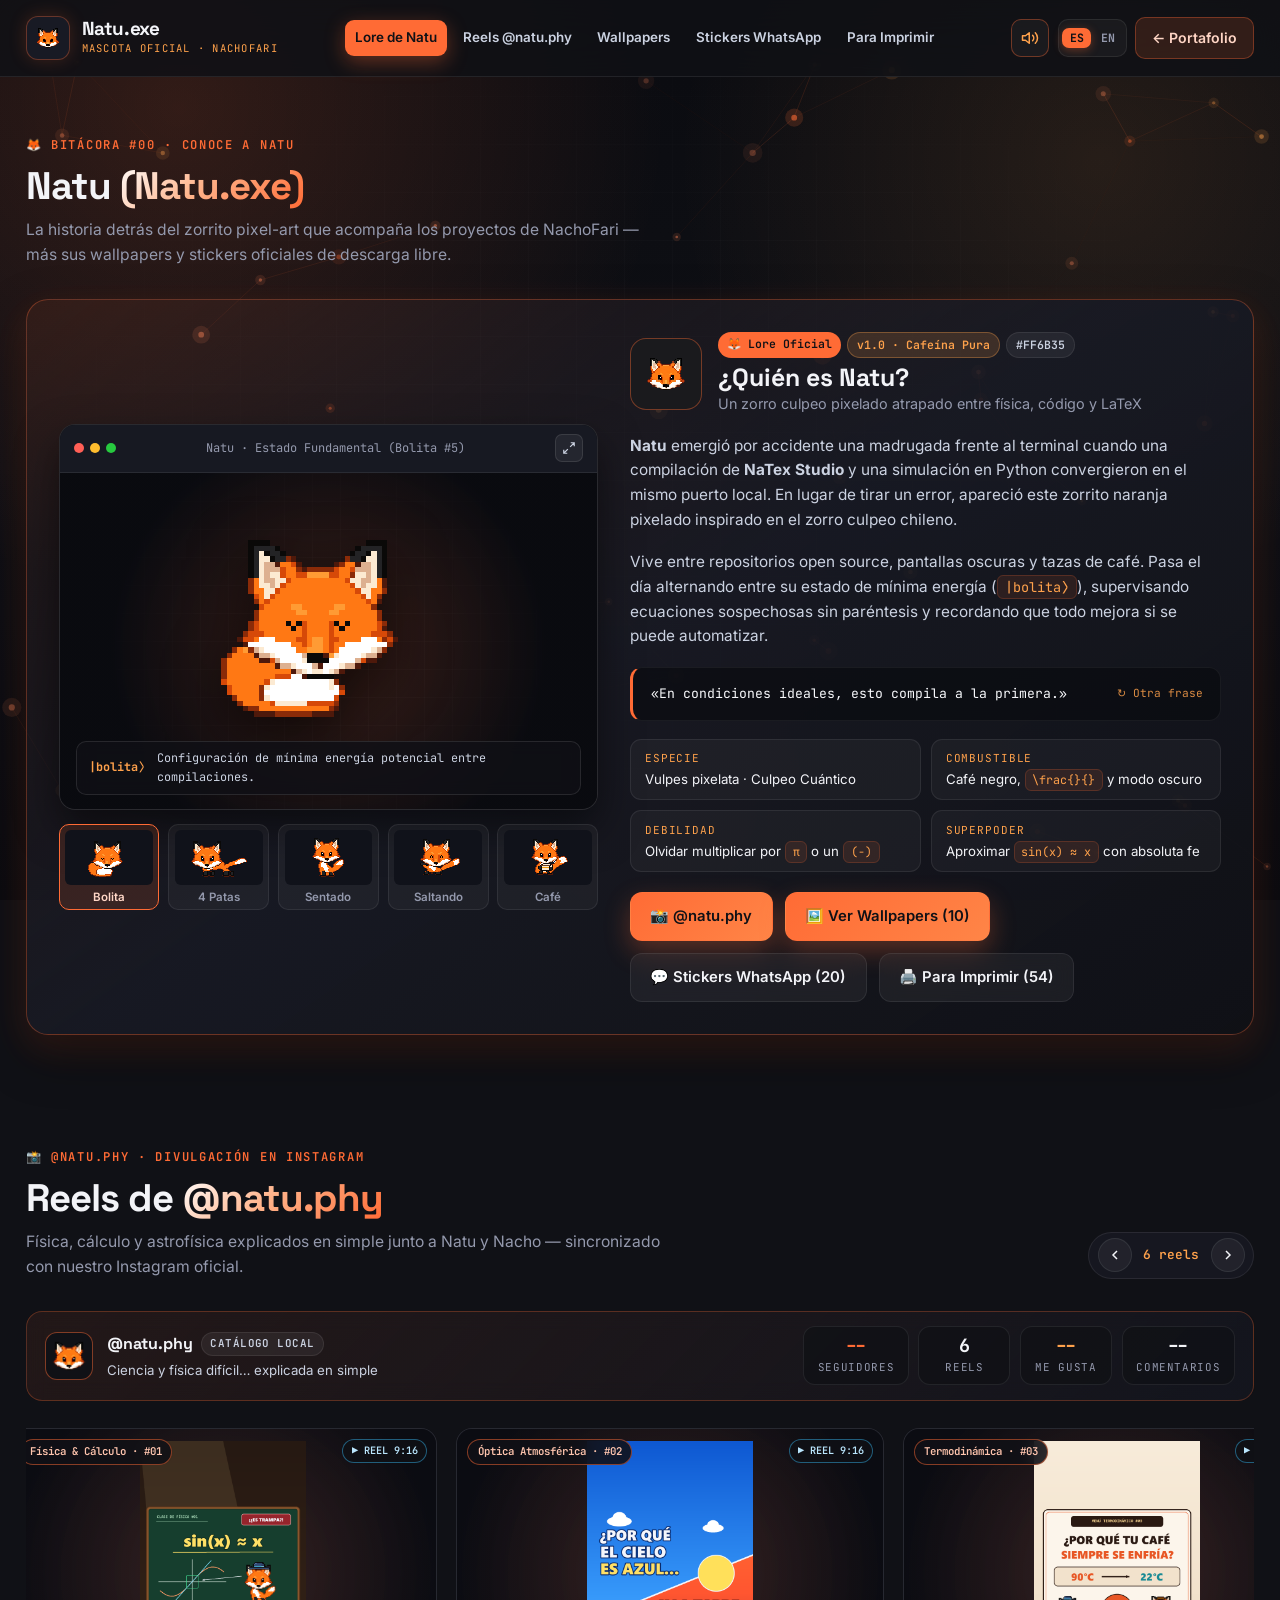
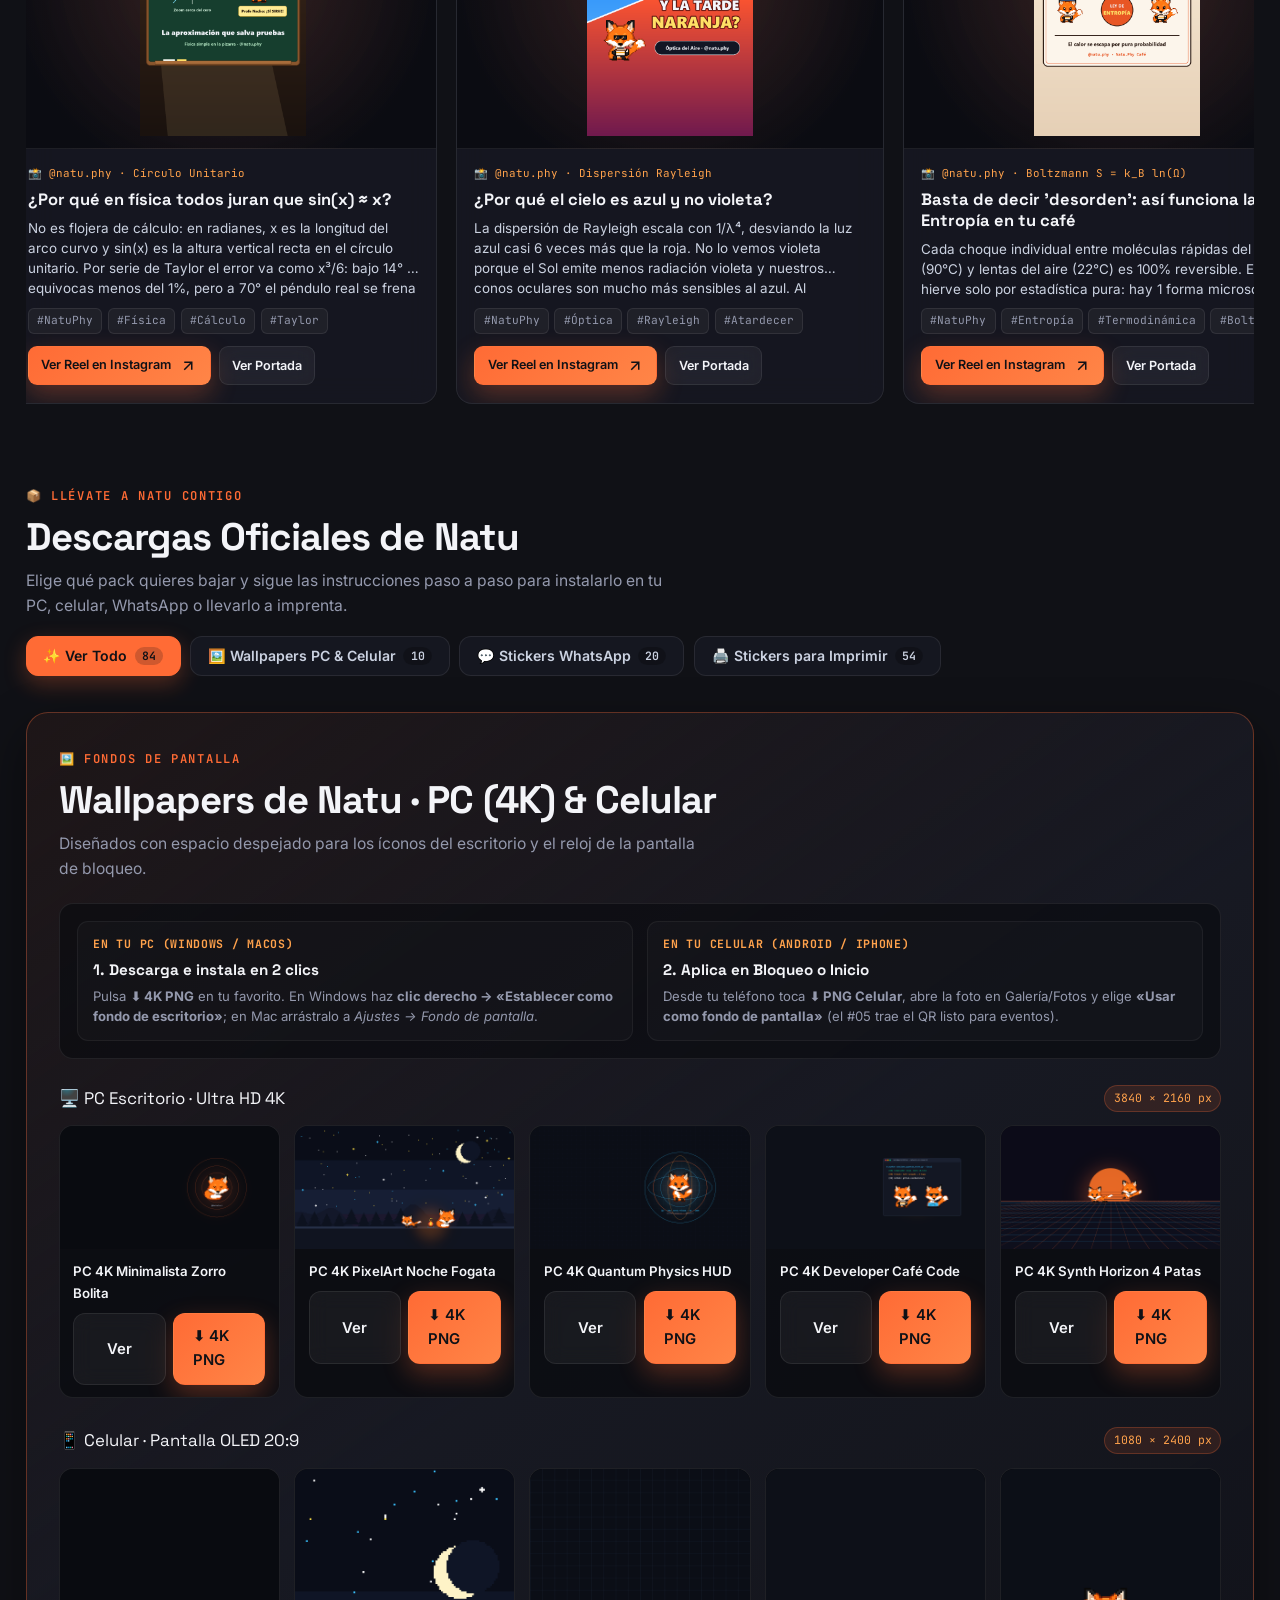
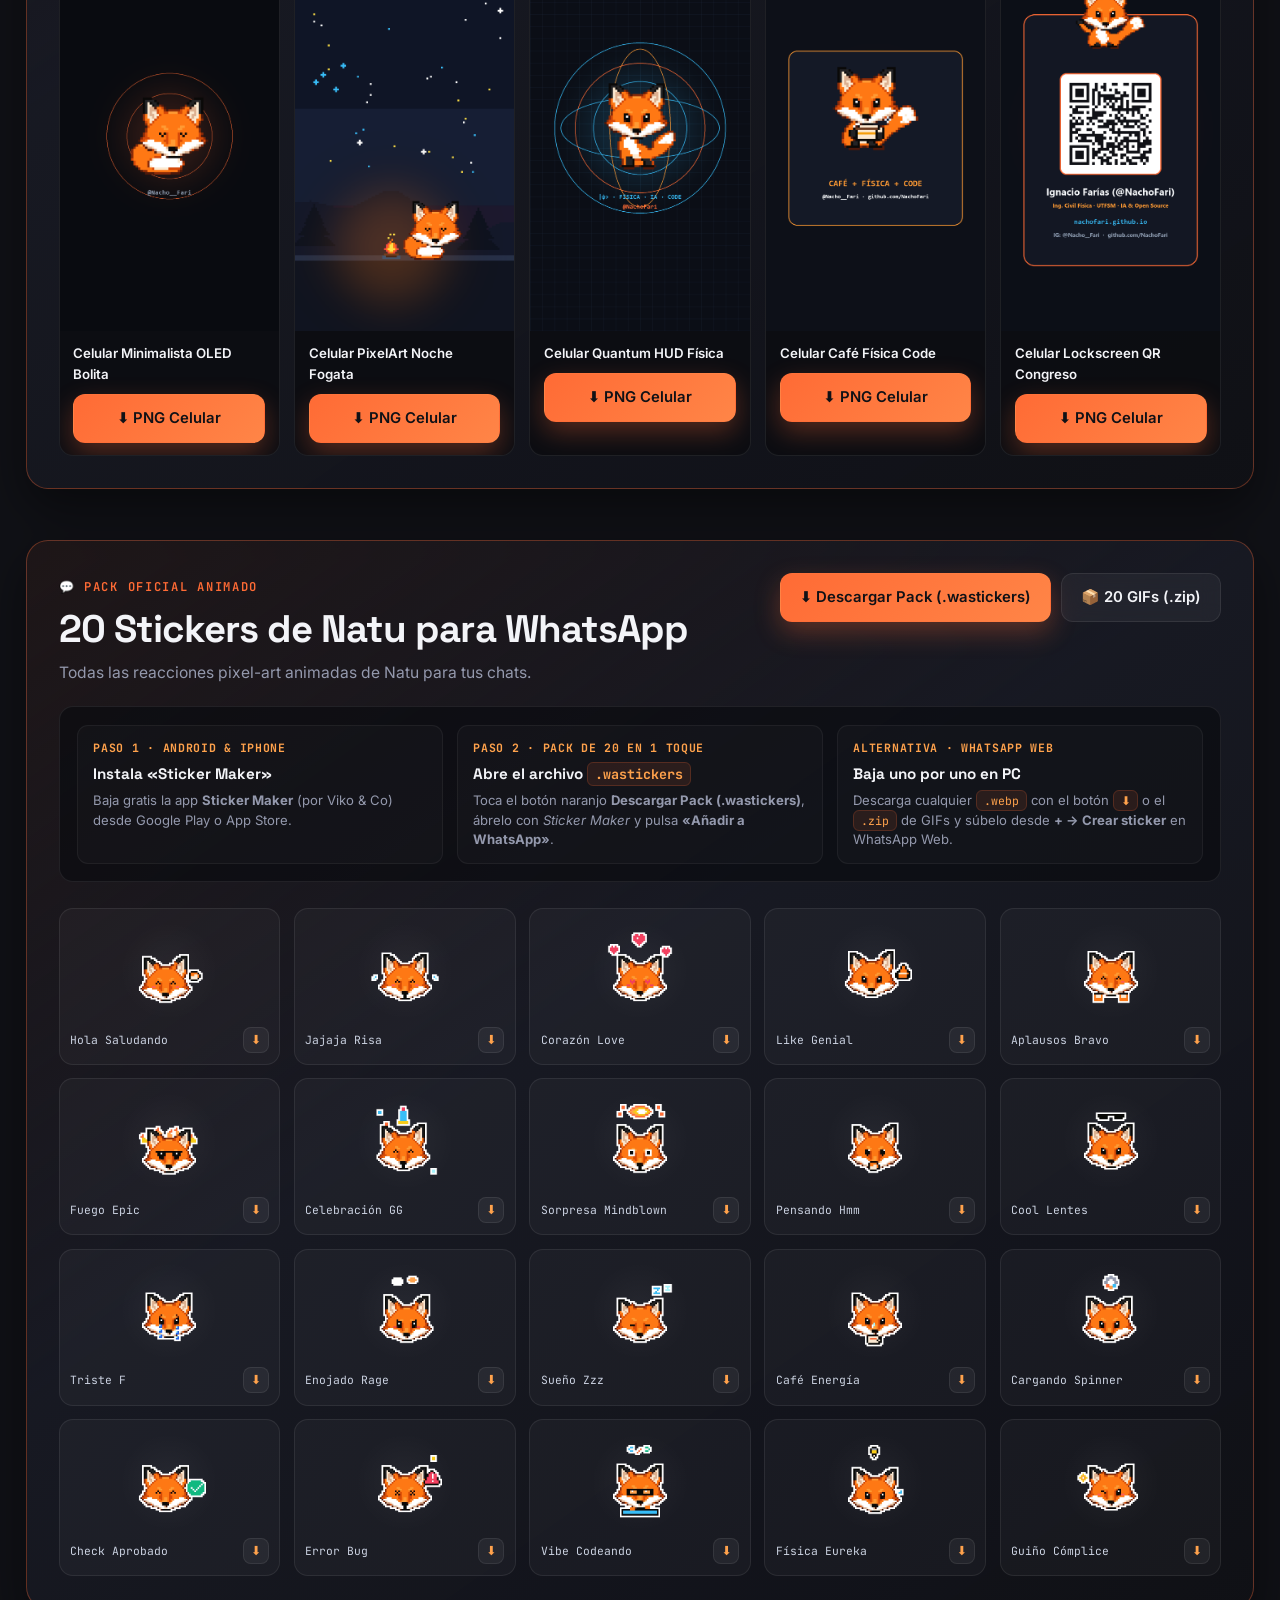
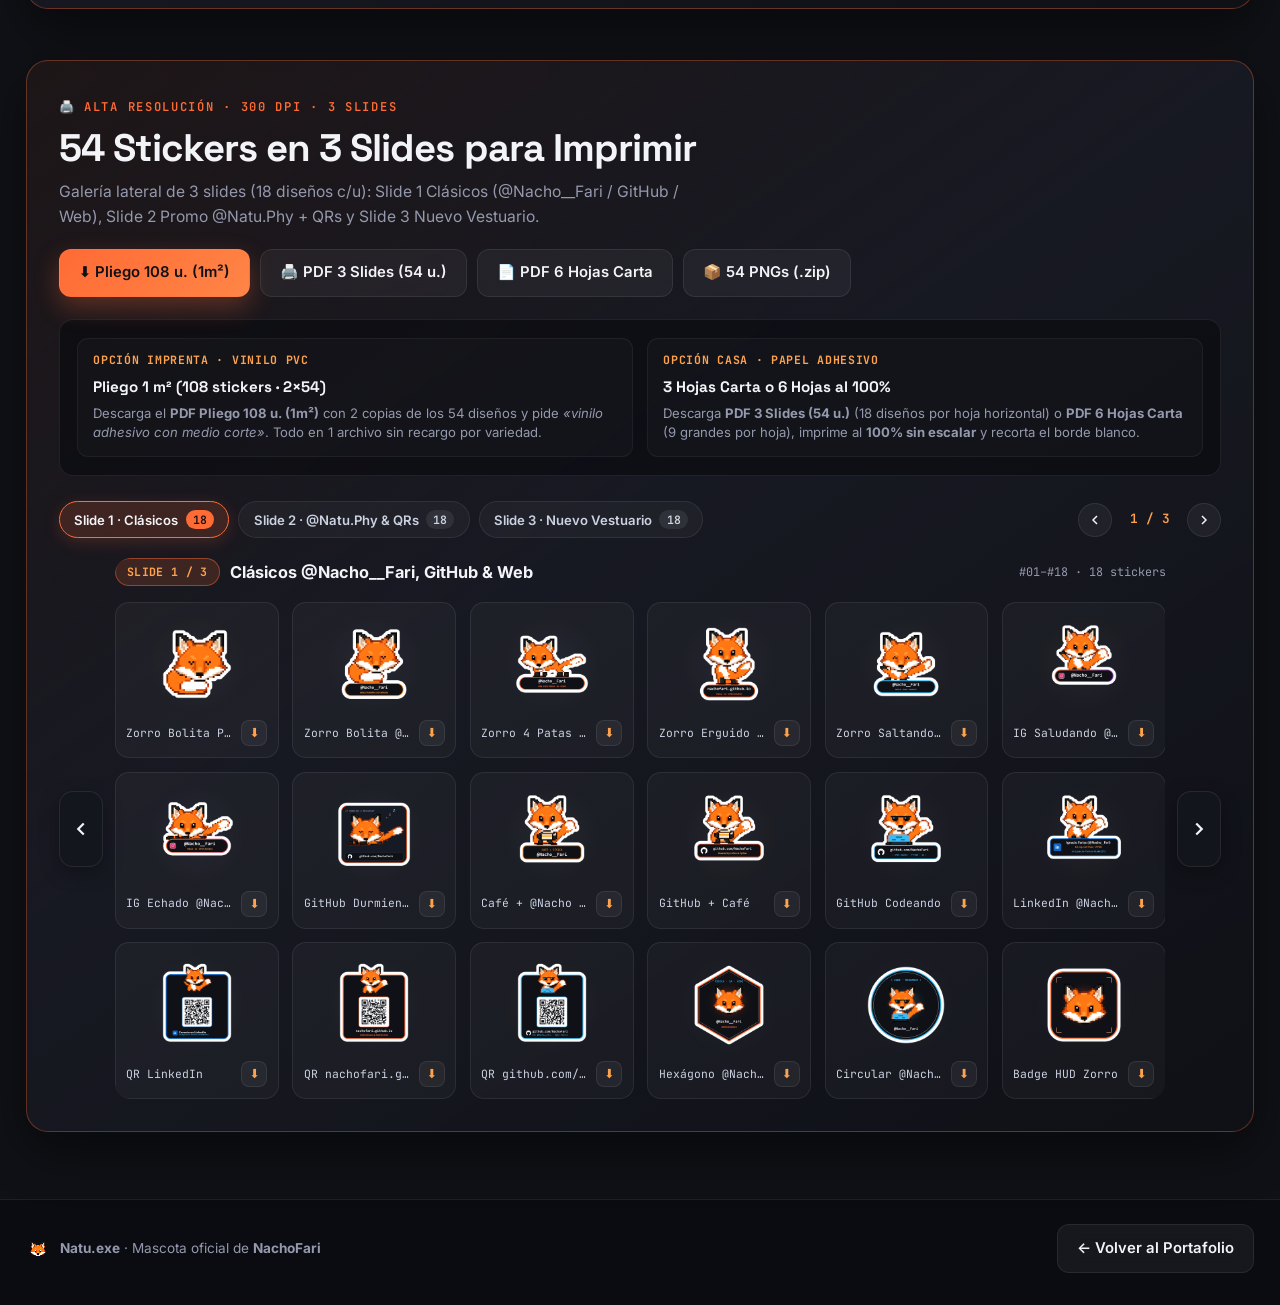
==== commit b8f1648a: "feat(natu): horizontal 3-slide sticker gallery with side arrows & replace weird hero/bar-goggle spri" ====
--- a/natu.html
+++ b/natu.html
@@ -10,7 +10,7 @@
   <link rel="preconnect" href="https://fonts.googleapis.com" />
   <link rel="preconnect" href="https://fonts.gstatic.com" crossorigin />
   <link href="https://fonts.googleapis.com/css2?family=Inter:wght@400;500;600;700&family=JetBrains+Mono:wght@400;500;600;700&family=Space+Grotesk:wght@500;600;700&display=swap" rel="stylesheet" />
-  <link rel="stylesheet" href="css/styles.css?v=20261115d" />
+  <link rel="stylesheet" href="css/styles.css?v=20261115f" />
 </head>
 <body>
   <div class="bg-atmosphere" aria-hidden="true"></div>
@@ -691,13 +691,13 @@
         <div class="dl-card">
           <div class="dl-card-head">
             <div>
-              <div class="section-tag" data-i18n="natu.pr.tag">🖨️ Alta Resolución · 300 DPI · 3 Slices</div>
-              <h2 class="section-title" data-i18n="natu.pr.title">54 Stickers en 3 Slices para Imprimir</h2>
-              <p class="section-subtitle" data-i18n="natu.pr.subtitle">3 slices de 18 diseños cada uno: Slice 1 Clásicos (@Nacho__Fari / GitHub / Web), Slice 2 Promo @Natu.Phy + QRs y Slice 3 Nuevo Vestuario.</p>
+              <div class="section-tag" data-i18n="natu.pr.tag">🖨️ Alta Resolución · 300 DPI · 3 Slides</div>
+              <h2 class="section-title" data-i18n="natu.pr.title">54 Stickers en 3 Slides para Imprimir</h2>
+              <p class="section-subtitle" data-i18n="natu.pr.subtitle">Galería lateral de 3 slides (18 diseños c/u): Slide 1 Clásicos (@Nacho__Fari / GitHub / Web), Slide 2 Promo @Natu.Phy + QRs y Slide 3 Nuevo Vestuario.</p>
             </div>
             <div class="dl-card-actions">
               <a href="assets/brand/stickers_print/03_Pliego_Unico_108_Stickers_Plotter_1m2.pdf" download="Natu_Pliego_108_Stickers_1m2.pdf" class="btn btn-primary btn-sm" data-i18n="natu.pr.dlSheet">⬇ Pliego 108 u. (1m²)</a>
-              <a href="assets/brand/stickers_print/02_Pliego_3_Slices_54_Stickers_Carta.pdf" download="Natu_3_Slices_54_Stickers_Carta.pdf" class="btn btn-glass btn-sm" data-i18n="natu.pr.dlSlices">🖨️ PDF 3 Slices (54 u.)</a>
+              <a href="assets/brand/stickers_print/02_Pliego_3_Slices_54_Stickers_Carta.pdf" download="Natu_3_Slides_54_Stickers_Carta.pdf" class="btn btn-glass btn-sm" data-i18n="natu.pr.dlSlices">🖨️ PDF 3 Slides (54 u.)</a>
               <a href="assets/brand/stickers_print/01_Todos_Los_Stickers_6_Hojas_Carta.pdf" download="Natu_Stickers_6_Hojas_Carta.pdf" class="btn btn-glass btn-sm" data-i18n="natu.pr.dlLetter">📄 PDF 6 Hojas Carta</a>
               <a href="assets/brand/stickers_print/Pack_54_Stickers_Individuales_PNG.zip" download="Natu_54_Stickers_PNG.zip" class="btn btn-glass btn-sm" data-i18n="natu.pr.dlZip">📦 54 PNGs (.zip)</a>
             </div>
@@ -711,546 +711,566 @@
             </div>
             <div class="install-step">
               <span class="install-step-badge" data-i18n="natu.pr.opt2Badge">Opción Casa · Papel Adhesivo</span>
-              <h4 data-i18n="natu.pr.opt2Title">3 Slices Carta o 6 Hojas al 100%</h4>
-              <p data-i18n-html="natu.pr.opt2DescHtml">Descarga <strong>PDF 3 Slices (54 u.)</strong> (18 diseños por hoja horizontal) o <strong>PDF 6 Hojas Carta</strong> (9 grandes por hoja), imprime al <strong>100% sin escalar</strong> y recorta el borde blanco.</p>
-            </div>
-          </div>
-
-          <div class="slice-switcher" role="tablist" aria-label="Filtrar slices de stickers">
-            <button type="button" class="slice-filter-btn active" data-slice="all" role="tab" aria-selected="true" data-i18n-html="natu.pr.sliceAllHtml">
-              ✨ Todos los Slices <span class="dl-count-pill">54</span>
+              <h4 data-i18n="natu.pr.opt2Title">3 Hojas Carta o 6 Hojas al 100%</h4>
+              <p data-i18n-html="natu.pr.opt2DescHtml">Descarga <strong>PDF 3 Slides (54 u.)</strong> (18 diseños por hoja horizontal) o <strong>PDF 6 Hojas Carta</strong> (9 grandes por hoja), imprime al <strong>100% sin escalar</strong> y recorta el borde blanco.</p>
+            </div>
+          </div>
+
+          <div class="slice-toolbar">
+            <div class="slice-switcher" role="tablist" aria-label="Elegir Slide de stickers">
+              <button type="button" class="slice-filter-btn active" data-slice="1" role="tab" aria-selected="true" data-i18n-html="natu.pr.slice1BtnHtml">
+                Slide 1 · Clásicos <span class="dl-count-pill">18</span>
+              </button>
+              <button type="button" class="slice-filter-btn" data-slice="2" role="tab" aria-selected="false" data-i18n-html="natu.pr.slice2BtnHtml">
+                Slide 2 · @Natu.Phy &amp; QRs <span class="dl-count-pill">18</span>
+              </button>
+              <button type="button" class="slice-filter-btn" data-slice="3" role="tab" aria-selected="false" data-i18n-html="natu.pr.slice3BtnHtml">
+                Slide 3 · Nuevo Vestuario <span class="dl-count-pill">18</span>
+              </button>
+            </div>
+            <div class="slice-nav-controls" aria-label="Desplazar entre Slides de stickers">
+              <button type="button" class="carousel-btn" id="slicePrevBtn" aria-label="Slide anterior">
+                <svg viewBox="0 0 24 24" fill="none" stroke="currentColor" stroke-width="2.2"><path d="m15 18-6-6 6-6"/></svg>
+              </button>
+              <span class="carousel-counter" id="sliceCounter">1 / 3</span>
+              <button type="button" class="carousel-btn" id="sliceNextBtn" aria-label="Siguiente Slide">
+                <svg viewBox="0 0 24 24" fill="none" stroke="currentColor" stroke-width="2.2"><path d="m9 18 6-6-6-6"/></svg>
+              </button>
+            </div>
+          </div>
+
+          <div class="slice-slider-shell">
+            <button type="button" class="slice-side-btn slice-side-btn--prev" id="sliceSidePrevBtn" aria-label="Slide anterior">
+              <svg viewBox="0 0 24 24" fill="none" stroke="currentColor" stroke-width="2.4"><path d="m15 18-6-6 6-6"/></svg>
             </button>
-            <button type="button" class="slice-filter-btn" data-slice="1" role="tab" aria-selected="false" data-i18n-html="natu.pr.slice1BtnHtml">
-              Slice 1 · Clásicos <span class="dl-count-pill">18</span>
+            <div class="slice-viewport">
+              <div class="slice-track" id="sliceTrack">
+                <div class="sticker-slice-block" data-slice="1">
+                  <div class="sticker-slice-head">
+                    <div class="sticker-slice-title-wrap">
+                      <span class="sticker-slice-badge" data-i18n="natu.pr.s1Badge">SLIDE 1 / 3</span>
+                      <h3 class="sticker-slice-title" data-i18n="natu.pr.s1Title">Clásicos @Nacho__Fari, GitHub &amp; Web</h3>
+                    </div>
+                    <span class="sticker-slice-meta" data-i18n="natu.pr.s1Meta">#01–#18 · 18 stickers</span>
+                  </div>
+                  <div class="stickers-grid stickers-grid--print">
+                  <div class="sticker-tile">
+                    <div class="sticker-thumb-box" data-lightbox-src="assets/brand/stickers_print/01_Zorro_Bolita_Puro.png?v=20261115f" data-lightbox-title="Natu Sticker Die-Cut · Zorro Bolita Puro">
+                      <img src="assets/brand/stickers_print/01_Zorro_Bolita_Puro.png?v=20261115f" alt="Sticker Zorro Bolita Puro" loading="lazy" />
+                    </div>
+                    <div class="sticker-meta">
+                      <span class="sticker-name" title="Zorro Bolita Puro">Zorro Bolita Puro</span>
+                      <a href="assets/brand/stickers_print/01_Zorro_Bolita_Puro.png" download="01_Zorro_Bolita_Puro.png" class="sticker-dl" title="Descargar PNG 1024px">⬇</a>
+                    </div>
+                  </div>
+                  <div class="sticker-tile">
+                    <div class="sticker-thumb-box" data-lightbox-src="assets/brand/stickers_print/02_Zorro_Bolita_NachoFari.png?v=20261115f" data-lightbox-title="Natu Sticker Die-Cut · Zorro Bolita @Nacho__Fari">
+                      <img src="assets/brand/stickers_print/02_Zorro_Bolita_NachoFari.png?v=20261115f" alt="Sticker Zorro Bolita @Nacho__Fari" loading="lazy" />
+                    </div>
+                    <div class="sticker-meta">
+                      <span class="sticker-name" title="Zorro Bolita @Nacho__Fari">Zorro Bolita @Nacho__Fari</span>
+                      <a href="assets/brand/stickers_print/02_Zorro_Bolita_NachoFari.png" download="02_Zorro_Bolita_NachoFari.png" class="sticker-dl" title="Descargar PNG 1024px">⬇</a>
+                    </div>
+                  </div>
+                  <div class="sticker-tile">
+                    <div class="sticker-thumb-box" data-lightbox-src="assets/brand/stickers_print/03_Zorro_4Patas_NachoFari.png?v=20261115f" data-lightbox-title="Natu Sticker Die-Cut · Zorro 4 Patas @Nacho__Fari">
+                      <img src="assets/brand/stickers_print/03_Zorro_4Patas_NachoFari.png?v=20261115f" alt="Sticker Zorro 4 Patas @Nacho__Fari" loading="lazy" />
+                    </div>
+                    <div class="sticker-meta">
+                      <span class="sticker-name" title="Zorro 4 Patas @Nacho__Fari">Zorro 4 Patas @Nacho__Fari</span>
+                      <a href="assets/brand/stickers_print/03_Zorro_4Patas_NachoFari.png" download="03_Zorro_4Patas_NachoFari.png" class="sticker-dl" title="Descargar PNG 1024px">⬇</a>
+                    </div>
+                  </div>
+                  <div class="sticker-tile">
+                    <div class="sticker-thumb-box" data-lightbox-src="assets/brand/stickers_print/04_Zorro_Sentado_Erguido_Web.png?v=20261115f" data-lightbox-title="Natu Sticker Die-Cut · Zorro Erguido Web">
+                      <img src="assets/brand/stickers_print/04_Zorro_Sentado_Erguido_Web.png?v=20261115f" alt="Sticker Zorro Erguido Web" loading="lazy" />
+                    </div>
+                    <div class="sticker-meta">
+                      <span class="sticker-name" title="Zorro Erguido Web">Zorro Erguido Web</span>
+                      <a href="assets/brand/stickers_print/04_Zorro_Sentado_Erguido_Web.png" download="04_Zorro_Sentado_Erguido_Web.png" class="sticker-dl" title="Descargar PNG 1024px">⬇</a>
+                    </div>
+                  </div>
+                  <div class="sticker-tile">
+                    <div class="sticker-thumb-box" data-lightbox-src="assets/brand/stickers_print/05_Zorro_Saltando_NachoFari.png?v=20261115f" data-lightbox-title="Natu Sticker Die-Cut · Zorro Saltando @Nacho__Fari">
+                      <img src="assets/brand/stickers_print/05_Zorro_Saltando_NachoFari.png?v=20261115f" alt="Sticker Zorro Saltando @Nacho__Fari" loading="lazy" />
+                    </div>
+                    <div class="sticker-meta">
+                      <span class="sticker-name" title="Zorro Saltando @Nacho__Fari">Zorro Saltando @Nacho__Fari</span>
+                      <a href="assets/brand/stickers_print/05_Zorro_Saltando_NachoFari.png" download="05_Zorro_Saltando_NachoFari.png" class="sticker-dl" title="Descargar PNG 1024px">⬇</a>
+                    </div>
+                  </div>
+                  <div class="sticker-tile">
+                    <div class="sticker-thumb-box" data-lightbox-src="assets/brand/stickers_print/06_IG_Zorro_Saludando.png?v=20261115f" data-lightbox-title="Natu Sticker Die-Cut · IG Saludando @Nacho__Fari">
+                      <img src="assets/brand/stickers_print/06_IG_Zorro_Saludando.png?v=20261115f" alt="Sticker IG Saludando @Nacho__Fari" loading="lazy" />
+                    </div>
+                    <div class="sticker-meta">
+                      <span class="sticker-name" title="IG Saludando @Nacho__Fari">IG Saludando @Nacho__Fari</span>
+                      <a href="assets/brand/stickers_print/06_IG_Zorro_Saludando.png" download="06_IG_Zorro_Saludando.png" class="sticker-dl" title="Descargar PNG 1024px">⬇</a>
+                    </div>
+                  </div>
+                  <div class="sticker-tile">
+                    <div class="sticker-thumb-box" data-lightbox-src="assets/brand/stickers_print/07_IG_Zorro_Echado.png?v=20261115f" data-lightbox-title="Natu Sticker Die-Cut · IG Echado @Nacho__Fari">
+                      <img src="assets/brand/stickers_print/07_IG_Zorro_Echado.png?v=20261115f" alt="Sticker IG Echado @Nacho__Fari" loading="lazy" />
+                    </div>
+                    <div class="sticker-meta">
+                      <span class="sticker-name" title="IG Echado @Nacho__Fari">IG Echado @Nacho__Fari</span>
+                      <a href="assets/brand/stickers_print/07_IG_Zorro_Echado.png" download="07_IG_Zorro_Echado.png" class="sticker-dl" title="Descargar PNG 1024px">⬇</a>
+                    </div>
+                  </div>
+                  <div class="sticker-tile">
+                    <div class="sticker-thumb-box" data-lightbox-src="assets/brand/stickers_print/08_GitHub_Zorro_Durmiendo.png?v=20261115f" data-lightbox-title="Natu Sticker Die-Cut · GitHub Durmiendo">
+                      <img src="assets/brand/stickers_print/08_GitHub_Zorro_Durmiendo.png?v=20261115f" alt="Sticker GitHub Durmiendo" loading="lazy" />
+                    </div>
+                    <div class="sticker-meta">
+                      <span class="sticker-name" title="GitHub Durmiendo">GitHub Durmiendo</span>
+                      <a href="assets/brand/stickers_print/08_GitHub_Zorro_Durmiendo.png" download="08_GitHub_Zorro_Durmiendo.png" class="sticker-dl" title="Descargar PNG 1024px">⬇</a>
+                    </div>
+                  </div>
+                  <div class="sticker-tile">
+                    <div class="sticker-thumb-box" data-lightbox-src="assets/brand/stickers_print/09_Cafe_Zorro_NachoFari.png?v=20261115f" data-lightbox-title="Natu Sticker Die-Cut · Café + @Nacho__Fari">
+                      <img src="assets/brand/stickers_print/09_Cafe_Zorro_NachoFari.png?v=20261115f" alt="Sticker Café + @Nacho__Fari" loading="lazy" />
+                    </div>
+                    <div class="sticker-meta">
+                      <span class="sticker-name" title="Café + @Nacho__Fari">Café + @Nacho__Fari</span>
+                      <a href="assets/brand/stickers_print/09_Cafe_Zorro_NachoFari.png" download="09_Cafe_Zorro_NachoFari.png" class="sticker-dl" title="Descargar PNG 1024px">⬇</a>
+                    </div>
+                  </div>
+                  <div class="sticker-tile">
+                    <div class="sticker-thumb-box" data-lightbox-src="assets/brand/stickers_print/10_GitHub_Zorro_Cafe.png?v=20261115f" data-lightbox-title="Natu Sticker Die-Cut · GitHub + Café">
+                      <img src="assets/brand/stickers_print/10_GitHub_Zorro_Cafe.png?v=20261115f" alt="Sticker GitHub + Café" loading="lazy" />
+                    </div>
+                    <div class="sticker-meta">
+                      <span class="sticker-name" title="GitHub + Café">GitHub + Café</span>
+                      <a href="assets/brand/stickers_print/10_GitHub_Zorro_Cafe.png" download="10_GitHub_Zorro_Cafe.png" class="sticker-dl" title="Descargar PNG 1024px">⬇</a>
+                    </div>
+                  </div>
+                  <div class="sticker-tile">
+                    <div class="sticker-thumb-box" data-lightbox-src="assets/brand/stickers_print/11_GitHub_Zorro_Codeando.png?v=20261115f" data-lightbox-title="Natu Sticker Die-Cut · GitHub Codeando">
+                      <img src="assets/brand/stickers_print/11_GitHub_Zorro_Codeando.png?v=20261115f" alt="Sticker GitHub Codeando" loading="lazy" />
+                    </div>
+                    <div class="sticker-meta">
+                      <span class="sticker-name" title="GitHub Codeando">GitHub Codeando</span>
+                      <a href="assets/brand/stickers_print/11_GitHub_Zorro_Codeando.png" download="11_GitHub_Zorro_Codeando.png" class="sticker-dl" title="Descargar PNG 1024px">⬇</a>
+                    </div>
+                  </div>
+                  <div class="sticker-tile">
+                    <div class="sticker-thumb-box" data-lightbox-src="assets/brand/stickers_print/12_LinkedIn_Zorro_Sentado.png?v=20261115f" data-lightbox-title="Natu Sticker Die-Cut · LinkedIn @Nacho__Fari">
+                      <img src="assets/brand/stickers_print/12_LinkedIn_Zorro_Sentado.png?v=20261115f" alt="Sticker LinkedIn @Nacho__Fari" loading="lazy" />
+                    </div>
+                    <div class="sticker-meta">
+                      <span class="sticker-name" title="LinkedIn @Nacho__Fari">LinkedIn @Nacho__Fari</span>
+                      <a href="assets/brand/stickers_print/12_LinkedIn_Zorro_Sentado.png" download="12_LinkedIn_Zorro_Sentado.png" class="sticker-dl" title="Descargar PNG 1024px">⬇</a>
+                    </div>
+                  </div>
+                  <div class="sticker-tile">
+                    <div class="sticker-thumb-box" data-lightbox-src="assets/brand/stickers_print/13_QR_LinkedIn_Zorro.png?v=20261115f" data-lightbox-title="Natu Sticker Die-Cut · QR LinkedIn">
+                      <img src="assets/brand/stickers_print/13_QR_LinkedIn_Zorro.png?v=20261115f" alt="Sticker QR LinkedIn" loading="lazy" />
+                    </div>
+                    <div class="sticker-meta">
+                      <span class="sticker-name" title="QR LinkedIn">QR LinkedIn</span>
+                      <a href="assets/brand/stickers_print/13_QR_LinkedIn_Zorro.png" download="13_QR_LinkedIn_Zorro.png" class="sticker-dl" title="Descargar PNG 1024px">⬇</a>
+                    </div>
+                  </div>
+                  <div class="sticker-tile">
+                    <div class="sticker-thumb-box" data-lightbox-src="assets/brand/stickers_print/14_QR_GitPages_Zorro.png?v=20261115f" data-lightbox-title="Natu Sticker Die-Cut · QR nachofari.github.io">
+                      <img src="assets/brand/stickers_print/14_QR_GitPages_Zorro.png?v=20261115f" alt="Sticker QR nachofari.github.io" loading="lazy" />
+                    </div>
+                    <div class="sticker-meta">
+                      <span class="sticker-name" title="QR nachofari.github.io">QR nachofari.github.io</span>
+                      <a href="assets/brand/stickers_print/14_QR_GitPages_Zorro.png" download="14_QR_GitPages_Zorro.png" class="sticker-dl" title="Descargar PNG 1024px">⬇</a>
+                    </div>
+                  </div>
+                  <div class="sticker-tile">
+                    <div class="sticker-thumb-box" data-lightbox-src="assets/brand/stickers_print/15_QR_GitHub_Zorro.png?v=20261115f" data-lightbox-title="Natu Sticker Die-Cut · QR github.com/NachoFari">
+                      <img src="assets/brand/stickers_print/15_QR_GitHub_Zorro.png?v=20261115f" alt="Sticker QR github.com/NachoFari" loading="lazy" />
+                    </div>
+                    <div class="sticker-meta">
+                      <span class="sticker-name" title="QR github.com/NachoFari">QR github.com/NachoFari</span>
+                      <a href="assets/brand/stickers_print/15_QR_GitHub_Zorro.png" download="15_QR_GitHub_Zorro.png" class="sticker-dl" title="Descargar PNG 1024px">⬇</a>
+                    </div>
+                  </div>
+                  <div class="sticker-tile">
+                    <div class="sticker-thumb-box" data-lightbox-src="assets/brand/stickers_print/16_Hexagono_Fisica_IA_Code.png?v=20261115f" data-lightbox-title="Natu Sticker Die-Cut · Hexágono @Nacho__Fari">
+                      <img src="assets/brand/stickers_print/16_Hexagono_Fisica_IA_Code.png?v=20261115f" alt="Sticker Hexágono @Nacho__Fari" loading="lazy" />
+                    </div>
+                    <div class="sticker-meta">
+                      <span class="sticker-name" title="Hexágono @Nacho__Fari">Hexágono @Nacho__Fari</span>
+                      <a href="assets/brand/stickers_print/16_Hexagono_Fisica_IA_Code.png" download="16_Hexagono_Fisica_IA_Code.png" class="sticker-dl" title="Descargar PNG 1024px">⬇</a>
+                    </div>
+                  </div>
+                  <div class="sticker-tile">
+                    <div class="sticker-thumb-box" data-lightbox-src="assets/brand/stickers_print/17_Circular_Code_Research.png?v=20261115f" data-lightbox-title="Natu Sticker Die-Cut · Circular @Nacho__Fari">
+                      <img src="assets/brand/stickers_print/17_Circular_Code_Research.png?v=20261115f" alt="Sticker Circular @Nacho__Fari" loading="lazy" />
+                    </div>
+                    <div class="sticker-meta">
+                      <span class="sticker-name" title="Circular @Nacho__Fari">Circular @Nacho__Fari</span>
+                      <a href="assets/brand/stickers_print/17_Circular_Code_Research.png" download="17_Circular_Code_Research.png" class="sticker-dl" title="Descargar PNG 1024px">⬇</a>
+                    </div>
+                  </div>
+                  <div class="sticker-tile">
+                    <div class="sticker-thumb-box" data-lightbox-src="assets/brand/stickers_print/18_Badge_HUD_Zorro.png?v=20261115f" data-lightbox-title="Natu Sticker Die-Cut · Badge HUD Zorro">
+                      <img src="assets/brand/stickers_print/18_Badge_HUD_Zorro.png?v=20261115f" alt="Sticker Badge HUD Zorro" loading="lazy" />
+                    </div>
+                    <div class="sticker-meta">
+                      <span class="sticker-name" title="Badge HUD Zorro">Badge HUD Zorro</span>
+                      <a href="assets/brand/stickers_print/18_Badge_HUD_Zorro.png" download="18_Badge_HUD_Zorro.png" class="sticker-dl" title="Descargar PNG 1024px">⬇</a>
+                    </div>
+                  </div>
+                  </div>
+                </div>
+
+                <div class="sticker-slice-block" data-slice="2">
+                  <div class="sticker-slice-head">
+                    <div class="sticker-slice-title-wrap">
+                      <span class="sticker-slice-badge sticker-slice-badge--cyan" data-i18n="natu.pr.s2Badge">SLIDE 2 / 3</span>
+                      <h3 class="sticker-slice-title" data-i18n="natu.pr.s2Title">@Natu.Phy Reels, @Nacho__Fari &amp; QRs Escaneables</h3>
+                    </div>
+                    <span class="sticker-slice-meta" data-i18n="natu.pr.s2Meta">#19–#36 · 18 stickers</span>
+                  </div>
+                  <div class="stickers-grid stickers-grid--print">
+                  <div class="sticker-tile">
+                    <div class="sticker-thumb-box" data-lightbox-src="assets/brand/stickers_print/19_IG_NatuPhy_Bata_Lab.png?v=20261115f" data-lightbox-title="Natu Sticker Die-Cut · IG @Natu.Phy Lab">
+                      <img src="assets/brand/stickers_print/19_IG_NatuPhy_Bata_Lab.png?v=20261115f" alt="Sticker IG @Natu.Phy Lab" loading="lazy" />
+                    </div>
+                    <div class="sticker-meta">
+                      <span class="sticker-name" title="IG @Natu.Phy Lab">IG @Natu.Phy Lab</span>
+                      <a href="assets/brand/stickers_print/19_IG_NatuPhy_Bata_Lab.png" download="19_IG_NatuPhy_Bata_Lab.png" class="sticker-dl" title="Descargar PNG 1024px">⬇</a>
+                    </div>
+                  </div>
+                  <div class="sticker-tile">
+                    <div class="sticker-thumb-box" data-lightbox-src="assets/brand/stickers_print/20_IG_NatuPhy_Saltando_Playero.png?v=20261115f" data-lightbox-title="Natu Sticker Die-Cut · IG @Natu.Phy Playero">
+                      <img src="assets/brand/stickers_print/20_IG_NatuPhy_Saltando_Playero.png?v=20261115f" alt="Sticker IG @Natu.Phy Playero" loading="lazy" />
+                    </div>
+                    <div class="sticker-meta">
+                      <span class="sticker-name" title="IG @Natu.Phy Playero">IG @Natu.Phy Playero</span>
+                      <a href="assets/brand/stickers_print/20_IG_NatuPhy_Saltando_Playero.png" download="20_IG_NatuPhy_Saltando_Playero.png" class="sticker-dl" title="Descargar PNG 1024px">⬇</a>
+                    </div>
+                  </div>
+                  <div class="sticker-tile">
+                    <div class="sticker-thumb-box" data-lightbox-src="assets/brand/stickers_print/21_IG_NatuPhy_Cafe_Barista.png?v=20261115f" data-lightbox-title="Natu Sticker Die-Cut · IG @Natu.Phy Barista">
+                      <img src="assets/brand/stickers_print/21_IG_NatuPhy_Cafe_Barista.png?v=20261115f" alt="Sticker IG @Natu.Phy Barista" loading="lazy" />
+                    </div>
+                    <div class="sticker-meta">
+                      <span class="sticker-name" title="IG @Natu.Phy Barista">IG @Natu.Phy Barista</span>
+                      <a href="assets/brand/stickers_print/21_IG_NatuPhy_Cafe_Barista.png" download="21_IG_NatuPhy_Cafe_Barista.png" class="sticker-dl" title="Descargar PNG 1024px">⬇</a>
+                    </div>
+                  </div>
+                  <div class="sticker-tile">
+                    <div class="sticker-thumb-box" data-lightbox-src="assets/brand/stickers_print/22_IG_NatuPhy_Cuantico.png?v=20261115f" data-lightbox-title="Natu Sticker Die-Cut · IG @Natu.Phy Cuántico">
+                      <img src="assets/brand/stickers_print/22_IG_NatuPhy_Cuantico.png?v=20261115f" alt="Sticker IG @Natu.Phy Cuántico" loading="lazy" />
+                    </div>
+                    <div class="sticker-meta">
+                      <span class="sticker-name" title="IG @Natu.Phy Cuántico">IG @Natu.Phy Cuántico</span>
+                      <a href="assets/brand/stickers_print/22_IG_NatuPhy_Cuantico.png" download="22_IG_NatuPhy_Cuantico.png" class="sticker-dl" title="Descargar PNG 1024px">⬇</a>
+                    </div>
+                  </div>
+                  <div class="sticker-tile">
+                    <div class="sticker-thumb-box" data-lightbox-src="assets/brand/stickers_print/23_QR_IG_NatuPhy_Lab.png?v=20261115f" data-lightbox-title="Natu Sticker Die-Cut · QR IG @Natu.Phy">
+                      <img src="assets/brand/stickers_print/23_QR_IG_NatuPhy_Lab.png?v=20261115f" alt="Sticker QR IG @Natu.Phy" loading="lazy" />
+                    </div>
+                    <div class="sticker-meta">
+                      <span class="sticker-name" title="QR IG @Natu.Phy">QR IG @Natu.Phy</span>
+                      <a href="assets/brand/stickers_print/23_QR_IG_NatuPhy_Lab.png" download="23_QR_IG_NatuPhy_Lab.png" class="sticker-dl" title="Descargar PNG 1024px">⬇</a>
+                    </div>
+                  </div>
+                  <div class="sticker-tile">
+                    <div class="sticker-thumb-box" data-lightbox-src="assets/brand/stickers_print/24_QR_IG_Nacho_Sombrero.png?v=20261115f" data-lightbox-title="Natu Sticker Die-Cut · QR IG @Nacho__Fari">
+                      <img src="assets/brand/stickers_print/24_QR_IG_Nacho_Sombrero.png?v=20261115f" alt="Sticker QR IG @Nacho__Fari" loading="lazy" />
+                    </div>
+                    <div class="sticker-meta">
+                      <span class="sticker-name" title="QR IG @Nacho__Fari">QR IG @Nacho__Fari</span>
+                      <a href="assets/brand/stickers_print/24_QR_IG_Nacho_Sombrero.png" download="24_QR_IG_Nacho_Sombrero.png" class="sticker-dl" title="Descargar PNG 1024px">⬇</a>
+                    </div>
+                  </div>
+                  <div class="sticker-tile">
+                    <div class="sticker-thumb-box" data-lightbox-src="assets/brand/stickers_print/25_QR_Portafolio_Dev.png?v=20261115f" data-lightbox-title="Natu Sticker Die-Cut · QR Web + @Natu.Phy">
+                      <img src="assets/brand/stickers_print/25_QR_Portafolio_Dev.png?v=20261115f" alt="Sticker QR Web + @Natu.Phy" loading="lazy" />
+                    </div>
+                    <div class="sticker-meta">
+                      <span class="sticker-name" title="QR Web + @Natu.Phy">QR Web + @Natu.Phy</span>
+                      <a href="assets/brand/stickers_print/25_QR_Portafolio_Dev.png" download="25_QR_Portafolio_Dev.png" class="sticker-dl" title="Descargar PNG 1024px">⬇</a>
+                    </div>
+                  </div>
+                  <div class="sticker-tile">
+                    <div class="sticker-thumb-box" data-lightbox-src="assets/brand/stickers_print/26_QR_GitHub_Sombrero.png?v=20261115f" data-lightbox-title="Natu Sticker Die-Cut · QR GitHub Sombrero">
+                      <img src="assets/brand/stickers_print/26_QR_GitHub_Sombrero.png?v=20261115f" alt="Sticker QR GitHub Sombrero" loading="lazy" />
+                    </div>
+                    <div class="sticker-meta">
+                      <span class="sticker-name" title="QR GitHub Sombrero">QR GitHub Sombrero</span>
+                      <a href="assets/brand/stickers_print/26_QR_GitHub_Sombrero.png" download="26_QR_GitHub_Sombrero.png" class="sticker-dl" title="Descargar PNG 1024px">⬇</a>
+                    </div>
+                  </div>
+                  <div class="sticker-tile">
+                    <div class="sticker-thumb-box" data-lightbox-src="assets/brand/stickers_print/27_QR_LinkedIn_Escolar.png?v=20261115f" data-lightbox-title="Natu Sticker Die-Cut · QR LinkedIn Escolar">
+                      <img src="assets/brand/stickers_print/27_QR_LinkedIn_Escolar.png?v=20261115f" alt="Sticker QR LinkedIn Escolar" loading="lazy" />
+                    </div>
+                    <div class="sticker-meta">
+                      <span class="sticker-name" title="QR LinkedIn Escolar">QR LinkedIn Escolar</span>
+                      <a href="assets/brand/stickers_print/27_QR_LinkedIn_Escolar.png" download="27_QR_LinkedIn_Escolar.png" class="sticker-dl" title="Descargar PNG 1024px">⬇</a>
+                    </div>
+                  </div>
+                  <div class="sticker-tile">
+                    <div class="sticker-thumb-box" data-lightbox-src="assets/brand/stickers_print/28_QR_IG_NatuPhy_Playero.png?v=20261115f" data-lightbox-title="Natu Sticker Die-Cut · QR @Natu.Phy Playero">
+                      <img src="assets/brand/stickers_print/28_QR_IG_NatuPhy_Playero.png?v=20261115f" alt="Sticker QR @Natu.Phy Playero" loading="lazy" />
+                    </div>
+                    <div class="sticker-meta">
+                      <span class="sticker-name" title="QR @Natu.Phy Playero">QR @Natu.Phy Playero</span>
+                      <a href="assets/brand/stickers_print/28_QR_IG_NatuPhy_Playero.png" download="28_QR_IG_NatuPhy_Playero.png" class="sticker-dl" title="Descargar PNG 1024px">⬇</a>
+                    </div>
+                  </div>
+                  <div class="sticker-tile">
+                    <div class="sticker-thumb-box" data-lightbox-src="assets/brand/stickers_print/29_Hex_NatuPhy_Eureka.png?v=20261115f" data-lightbox-title="Natu Sticker Die-Cut · Hexágono @Natu.Phy">
+                      <img src="assets/brand/stickers_print/29_Hex_NatuPhy_Eureka.png?v=20261115f" alt="Sticker Hexágono @Natu.Phy" loading="lazy" />
+                    </div>
+                    <div class="sticker-meta">
+                      <span class="sticker-name" title="Hexágono @Natu.Phy">Hexágono @Natu.Phy</span>
+                      <a href="assets/brand/stickers_print/29_Hex_NatuPhy_Eureka.png" download="29_Hex_NatuPhy_Eureka.png" class="sticker-dl" title="Descargar PNG 1024px">⬇</a>
+                    </div>
+                  </div>
+                  <div class="sticker-tile">
+                    <div class="sticker-thumb-box" data-lightbox-src="assets/brand/stickers_print/30_Hex_Nacho__Fari_Sombrero.png?v=20261115f" data-lightbox-title="Natu Sticker Die-Cut · Hexágono @Nacho__Fari">
+                      <img src="assets/brand/stickers_print/30_Hex_Nacho__Fari_Sombrero.png?v=20261115f" alt="Sticker Hexágono @Nacho__Fari" loading="lazy" />
+                    </div>
+                    <div class="sticker-meta">
+                      <span class="sticker-name" title="Hexágono @Nacho__Fari">Hexágono @Nacho__Fari</span>
+                      <a href="assets/brand/stickers_print/30_Hex_Nacho__Fari_Sombrero.png" download="30_Hex_Nacho__Fari_Sombrero.png" class="sticker-dl" title="Descargar PNG 1024px">⬇</a>
+                    </div>
+                  </div>
+                  <div class="sticker-tile">
+                    <div class="sticker-thumb-box" data-lightbox-src="assets/brand/stickers_print/31_Circ_NatuPhy_Astro.png?v=20261115f" data-lightbox-title="Natu Sticker Die-Cut · Circular @Natu.Phy">
+                      <img src="assets/brand/stickers_print/31_Circ_NatuPhy_Astro.png?v=20261115f" alt="Sticker Circular @Natu.Phy" loading="lazy" />
+                    </div>
+                    <div class="sticker-meta">
+                      <span class="sticker-name" title="Circular @Natu.Phy">Circular @Natu.Phy</span>
+                      <a href="assets/brand/stickers_print/31_Circ_NatuPhy_Astro.png" download="31_Circ_NatuPhy_Astro.png" class="sticker-dl" title="Descargar PNG 1024px">⬇</a>
+                    </div>
+                  </div>
+                  <div class="sticker-tile">
+                    <div class="sticker-thumb-box" data-lightbox-src="assets/brand/stickers_print/32_Circ_GitHub_NachoSombrero.png?v=20261115f" data-lightbox-title="Natu Sticker Die-Cut · Circular GitHub Sombrero">
+                      <img src="assets/brand/stickers_print/32_Circ_GitHub_NachoSombrero.png?v=20261115f" alt="Sticker Circular GitHub Sombrero" loading="lazy" />
+                    </div>
+                    <div class="sticker-meta">
+                      <span class="sticker-name" title="Circular GitHub Sombrero">Circular GitHub Sombrero</span>
+                      <a href="assets/brand/stickers_print/32_Circ_GitHub_NachoSombrero.png" download="32_Circ_GitHub_NachoSombrero.png" class="sticker-dl" title="Descargar PNG 1024px">⬇</a>
+                    </div>
+                  </div>
+                  <div class="sticker-tile">
+                    <div class="sticker-thumb-box" data-lightbox-src="assets/brand/stickers_print/33_LinkedIn_Barista_Pitch.png?v=20261115f" data-lightbox-title="Natu Sticker Die-Cut · LinkedIn Barista">
+                      <img src="assets/brand/stickers_print/33_LinkedIn_Barista_Pitch.png?v=20261115f" alt="Sticker LinkedIn Barista" loading="lazy" />
+                    </div>
+                    <div class="sticker-meta">
+                      <span class="sticker-name" title="LinkedIn Barista">LinkedIn Barista</span>
+                      <a href="assets/brand/stickers_print/33_LinkedIn_Barista_Pitch.png" download="33_LinkedIn_Barista_Pitch.png" class="sticker-dl" title="Descargar PNG 1024px">⬇</a>
+                    </div>
+                  </div>
+                  <div class="sticker-tile">
+                    <div class="sticker-thumb-box" data-lightbox-src="assets/brand/stickers_print/34_GitHub_NachoSombrero_Code.png?v=20261115f" data-lightbox-title="Natu Sticker Die-Cut · GitHub @Nacho__Fari">
+                      <img src="assets/brand/stickers_print/34_GitHub_NachoSombrero_Code.png?v=20261115f" alt="Sticker GitHub @Nacho__Fari" loading="lazy" />
+                    </div>
+                    <div class="sticker-meta">
+                      <span class="sticker-name" title="GitHub @Nacho__Fari">GitHub @Nacho__Fari</span>
+                      <a href="assets/brand/stickers_print/34_GitHub_NachoSombrero_Code.png" download="34_GitHub_NachoSombrero_Code.png" class="sticker-dl" title="Descargar PNG 1024px">⬇</a>
+                    </div>
+                  </div>
+                  <div class="sticker-tile">
+                    <div class="sticker-thumb-box" data-lightbox-src="assets/brand/stickers_print/35_Dual_IG_Natu_Nacho.png?v=20261115f" data-lightbox-title="Natu Sticker Die-Cut · Dual @Natu.Phy &amp; @Nacho__Fari">
+                      <img src="assets/brand/stickers_print/35_Dual_IG_Natu_Nacho.png?v=20261115f" alt="Sticker Dual @Natu.Phy &amp; @Nacho__Fari" loading="lazy" />
+                    </div>
+                    <div class="sticker-meta">
+                      <span class="sticker-name" title="Dual @Natu.Phy &amp; @Nacho__Fari">Dual @Natu.Phy &amp; @Nacho__Fari</span>
+                      <a href="assets/brand/stickers_print/35_Dual_IG_Natu_Nacho.png" download="35_Dual_IG_Natu_Nacho.png" class="sticker-dl" title="Descargar PNG 1024px">⬇</a>
+                    </div>
+                  </div>
+                  <div class="sticker-tile">
+                    <div class="sticker-thumb-box" data-lightbox-src="assets/brand/stickers_print/36_Badge_HUD_NatuPhy.png?v=20261115f" data-lightbox-title="Natu Sticker Die-Cut · Badge HUD @Natu.Phy">
+                      <img src="assets/brand/stickers_print/36_Badge_HUD_NatuPhy.png?v=20261115f" alt="Sticker Badge HUD @Natu.Phy" loading="lazy" />
+                    </div>
+                    <div class="sticker-meta">
+                      <span class="sticker-name" title="Badge HUD @Natu.Phy">Badge HUD @Natu.Phy</span>
+                      <a href="assets/brand/stickers_print/36_Badge_HUD_NatuPhy.png" download="36_Badge_HUD_NatuPhy.png" class="sticker-dl" title="Descargar PNG 1024px">⬇</a>
+                    </div>
+                  </div>
+                  </div>
+                </div>
+
+                <div class="sticker-slice-block" data-slice="3">
+                  <div class="sticker-slice-head">
+                    <div class="sticker-slice-title-wrap">
+                      <span class="sticker-slice-badge sticker-slice-badge--purple" data-i18n="natu.pr.s3Badge">SLIDE 3 / 3</span>
+                      <h3 class="sticker-slice-title" data-i18n="natu.pr.s3Title">Nuevo Vestuario · Bata, Hoodie, Cuántico, Escolar, Barista &amp; Playero</h3>
+                    </div>
+                    <span class="sticker-slice-meta" data-i18n="natu.pr.s3Meta">#37–#54 · 18 stickers</span>
+                  </div>
+                  <div class="stickers-grid stickers-grid--print">
+                  <div class="sticker-tile">
+                    <div class="sticker-thumb-box" data-lightbox-src="assets/brand/stickers_print/37_Vestuario_Bata_Cientifica_Puro.png?v=20261115f" data-lightbox-title="Natu Sticker Die-Cut · Natu Bata Científica">
+                      <img src="assets/brand/stickers_print/37_Vestuario_Bata_Cientifica_Puro.png?v=20261115f" alt="Sticker Natu Bata Científica" loading="lazy" />
+                    </div>
+                    <div class="sticker-meta">
+                      <span class="sticker-name" title="Natu Bata Científica">Natu Bata Científica</span>
+                      <a href="assets/brand/stickers_print/37_Vestuario_Bata_Cientifica_Puro.png" download="37_Vestuario_Bata_Cientifica_Puro.png" class="sticker-dl" title="Descargar PNG 1024px">⬇</a>
+                    </div>
+                  </div>
+                  <div class="sticker-tile">
+                    <div class="sticker-thumb-box" data-lightbox-src="assets/brand/stickers_print/38_Vestuario_Bata_Entropia.png?v=20261115f" data-lightbox-title="Natu Sticker Die-Cut · Bata S = k_B ln(Ω)">
+                      <img src="assets/brand/stickers_print/38_Vestuario_Bata_Entropia.png?v=20261115f" alt="Sticker Bata S = k_B ln(Ω)" loading="lazy" />
+                    </div>
+                    <div class="sticker-meta">
+                      <span class="sticker-name" title="Bata S = k_B ln(Ω)">Bata S = k_B ln(Ω)</span>
+                      <a href="assets/brand/stickers_print/38_Vestuario_Bata_Entropia.png" download="38_Vestuario_Bata_Entropia.png" class="sticker-dl" title="Descargar PNG 1024px">⬇</a>
+                    </div>
+                  </div>
+                  <div class="sticker-tile">
+                    <div class="sticker-thumb-box" data-lightbox-src="assets/brand/stickers_print/39_Vestuario_Bufanda_Puro.png?v=20261115f" data-lightbox-title="Natu Sticker Die-Cut · Natu Bufanda (Solo)">
+                      <img src="assets/brand/stickers_print/39_Vestuario_Bufanda_Puro.png?v=20261115f" alt="Sticker Natu Bufanda (Solo)" loading="lazy" />
+                    </div>
+                    <div class="sticker-meta">
+                      <span class="sticker-name" title="Natu Bufanda (Solo)">Natu Bufanda (Solo)</span>
+                      <a href="assets/brand/stickers_print/39_Vestuario_Bufanda_Puro.png" download="39_Vestuario_Bufanda_Puro.png" class="sticker-dl" title="Descargar PNG 1024px">⬇</a>
+                    </div>
+                  </div>
+                  <div class="sticker-tile">
+                    <div class="sticker-thumb-box" data-lightbox-src="assets/brand/stickers_print/40_Vestuario_Hoodie_Dev_Puro.png?v=20261115f" data-lightbox-title="Natu Sticker Die-Cut · Natu Hoodie Dev (Solo)">
+                      <img src="assets/brand/stickers_print/40_Vestuario_Hoodie_Dev_Puro.png?v=20261115f" alt="Sticker Natu Hoodie Dev (Solo)" loading="lazy" />
+                    </div>
+                    <div class="sticker-meta">
+                      <span class="sticker-name" title="Natu Hoodie Dev (Solo)">Natu Hoodie Dev (Solo)</span>
+                      <a href="assets/brand/stickers_print/40_Vestuario_Hoodie_Dev_Puro.png" download="40_Vestuario_Hoodie_Dev_Puro.png" class="sticker-dl" title="Descargar PNG 1024px">⬇</a>
+                    </div>
+                  </div>
+                  <div class="sticker-tile">
+                    <div class="sticker-thumb-box" data-lightbox-src="assets/brand/stickers_print/41_Vestuario_Hoodie_SinX.png?v=20261115f" data-lightbox-title="Natu Sticker Die-Cut · Hoodie Dev sin(x)≈x">
+                      <img src="assets/brand/stickers_print/41_Vestuario_Hoodie_SinX.png?v=20261115f" alt="Sticker Hoodie Dev sin(x)≈x" loading="lazy" />
+                    </div>
+                    <div class="sticker-meta">
+                      <span class="sticker-name" title="Hoodie Dev sin(x)≈x">Hoodie Dev sin(x)≈x</span>
+                      <a href="assets/brand/stickers_print/41_Vestuario_Hoodie_SinX.png" download="41_Vestuario_Hoodie_SinX.png" class="sticker-dl" title="Descargar PNG 1024px">⬇</a>
+                    </div>
+                  </div>
+                  <div class="sticker-tile">
+                    <div class="sticker-thumb-box" data-lightbox-src="assets/brand/stickers_print/42_GG_Celebracion_Nacho__Fari.png?v=20261115f" data-lightbox-title="Natu Sticker Die-Cut · Natu GG @Nacho__Fari">
+                      <img src="assets/brand/stickers_print/42_GG_Celebracion_Nacho__Fari.png?v=20261115f" alt="Sticker Natu GG @Nacho__Fari" loading="lazy" />
+                    </div>
+                    <div class="sticker-meta">
+                      <span class="sticker-name" title="Natu GG @Nacho__Fari">Natu GG @Nacho__Fari</span>
+                      <a href="assets/brand/stickers_print/42_GG_Celebracion_Nacho__Fari.png" download="42_GG_Celebracion_Nacho__Fari.png" class="sticker-dl" title="Descargar PNG 1024px">⬇</a>
+                    </div>
+                  </div>
+                  <div class="sticker-tile">
+                    <div class="sticker-thumb-box" data-lightbox-src="assets/brand/stickers_print/43_Vestuario_Astronauta_Puro.png?v=20261115f" data-lightbox-title="Natu Sticker Die-Cut · Natu Astronauta (Solo)">
+                      <img src="assets/brand/stickers_print/43_Vestuario_Astronauta_Puro.png?v=20261115f" alt="Sticker Natu Astronauta (Solo)" loading="lazy" />
+                    </div>
+                    <div class="sticker-meta">
+                      <span class="sticker-name" title="Natu Astronauta (Solo)">Natu Astronauta (Solo)</span>
+                      <a href="assets/brand/stickers_print/43_Vestuario_Astronauta_Puro.png" download="43_Vestuario_Astronauta_Puro.png" class="sticker-dl" title="Descargar PNG 1024px">⬇</a>
+                    </div>
+                  </div>
+                  <div class="sticker-tile">
+                    <div class="sticker-thumb-box" data-lightbox-src="assets/brand/stickers_print/44_Vestuario_Traje_Cuantico.png?v=20261115f" data-lightbox-title="Natu Sticker Die-Cut · Traje Cuántico Cosmos">
+                      <img src="assets/brand/stickers_print/44_Vestuario_Traje_Cuantico.png?v=20261115f" alt="Sticker Traje Cuántico Cosmos" loading="lazy" />
+                    </div>
+                    <div class="sticker-meta">
+                      <span class="sticker-name" title="Traje Cuántico Cosmos">Traje Cuántico Cosmos</span>
+                      <a href="assets/brand/stickers_print/44_Vestuario_Traje_Cuantico.png" download="44_Vestuario_Traje_Cuantico.png" class="sticker-dl" title="Descargar PNG 1024px">⬇</a>
+                    </div>
+                  </div>
+                  <div class="sticker-tile">
+                    <div class="sticker-thumb-box" data-lightbox-src="assets/brand/stickers_print/45_Vestuario_Traje_Cuantico_Puro.png?v=20261115f" data-lightbox-title="Natu Sticker Die-Cut · Natu Traje Cuántico">
+                      <img src="assets/brand/stickers_print/45_Vestuario_Traje_Cuantico_Puro.png?v=20261115f" alt="Sticker Natu Traje Cuántico" loading="lazy" />
+                    </div>
+                    <div class="sticker-meta">
+                      <span class="sticker-name" title="Natu Traje Cuántico">Natu Traje Cuántico</span>
+                      <a href="assets/brand/stickers_print/45_Vestuario_Traje_Cuantico_Puro.png" download="45_Vestuario_Traje_Cuantico_Puro.png" class="sticker-dl" title="Descargar PNG 1024px">⬇</a>
+                    </div>
+                  </div>
+                  <div class="sticker-tile">
+                    <div class="sticker-thumb-box" data-lightbox-src="assets/brand/stickers_print/46_Vestuario_Escolar_Sentado.png?v=20261115f" data-lightbox-title="Natu Sticker Die-Cut · Natu Escolar Cálculo">
+                      <img src="assets/brand/stickers_print/46_Vestuario_Escolar_Sentado.png?v=20261115f" alt="Sticker Natu Escolar Cálculo" loading="lazy" />
+                    </div>
+                    <div class="sticker-meta">
+                      <span class="sticker-name" title="Natu Escolar Cálculo">Natu Escolar Cálculo</span>
+                      <a href="assets/brand/stickers_print/46_Vestuario_Escolar_Sentado.png" download="46_Vestuario_Escolar_Sentado.png" class="sticker-dl" title="Descargar PNG 1024px">⬇</a>
+                    </div>
+                  </div>
+                  <div class="sticker-tile">
+                    <div class="sticker-thumb-box" data-lightbox-src="assets/brand/stickers_print/47_Vestuario_Escolar_Bolita.png?v=20261115f" data-lightbox-title="Natu Sticker Die-Cut · Bolita Lentes Taylor">
+                      <img src="assets/brand/stickers_print/47_Vestuario_Escolar_Bolita.png?v=20261115f" alt="Sticker Bolita Lentes Taylor" loading="lazy" />
+                    </div>
+                    <div class="sticker-meta">
+                      <span class="sticker-name" title="Bolita Lentes Taylor">Bolita Lentes Taylor</span>
+                      <a href="assets/brand/stickers_print/47_Vestuario_Escolar_Bolita.png" download="47_Vestuario_Escolar_Bolita.png" class="sticker-dl" title="Descargar PNG 1024px">⬇</a>
+                    </div>
+                  </div>
+                  <div class="sticker-tile">
+                    <div class="sticker-thumb-box" data-lightbox-src="assets/brand/stickers_print/48_Vestuario_Barista_Cafe.png?v=20261115f" data-lightbox-title="Natu Sticker Die-Cut · Barista Entropía Café">
+                      <img src="assets/brand/stickers_print/48_Vestuario_Barista_Cafe.png?v=20261115f" alt="Sticker Barista Entropía Café" loading="lazy" />
+                    </div>
+                    <div class="sticker-meta">
+                      <span class="sticker-name" title="Barista Entropía Café">Barista Entropía Café</span>
+                      <a href="assets/brand/stickers_print/48_Vestuario_Barista_Cafe.png" download="48_Vestuario_Barista_Cafe.png" class="sticker-dl" title="Descargar PNG 1024px">⬇</a>
+                    </div>
+                  </div>
+                  <div class="sticker-tile">
+                    <div class="sticker-thumb-box" data-lightbox-src="assets/brand/stickers_print/49_Vestuario_Barista_Sentado.png?v=20261115f" data-lightbox-title="Natu Sticker Die-Cut · Natu Barista (Solo)">
+                      <img src="assets/brand/stickers_print/49_Vestuario_Barista_Sentado.png?v=20261115f" alt="Sticker Natu Barista (Solo)" loading="lazy" />
+                    </div>
+                    <div class="sticker-meta">
+                      <span class="sticker-name" title="Natu Barista (Solo)">Natu Barista (Solo)</span>
+                      <a href="assets/brand/stickers_print/49_Vestuario_Barista_Sentado.png" download="49_Vestuario_Barista_Sentado.png" class="sticker-dl" title="Descargar PNG 1024px">⬇</a>
+                    </div>
+                  </div>
+                  <div class="sticker-tile">
+                    <div class="sticker-thumb-box" data-lightbox-src="assets/brand/stickers_print/50_Vestuario_Playero_Sentado.png?v=20261115f" data-lightbox-title="Natu Sticker Die-Cut · Natu Playero Rayleigh">
+                      <img src="assets/brand/stickers_print/50_Vestuario_Playero_Sentado.png?v=20261115f" alt="Sticker Natu Playero Rayleigh" loading="lazy" />
+                    </div>
+                    <div class="sticker-meta">
+                      <span class="sticker-name" title="Natu Playero Rayleigh">Natu Playero Rayleigh</span>
+                      <a href="assets/brand/stickers_print/50_Vestuario_Playero_Sentado.png" download="50_Vestuario_Playero_Sentado.png" class="sticker-dl" title="Descargar PNG 1024px">⬇</a>
+                    </div>
+                  </div>
+                  <div class="sticker-tile">
+                    <div class="sticker-thumb-box" data-lightbox-src="assets/brand/stickers_print/51_Vestuario_Playero_Saltando.png?v=20261115f" data-lightbox-title="Natu Sticker Die-Cut · Playero @Nacho__Fari">
+                      <img src="assets/brand/stickers_print/51_Vestuario_Playero_Saltando.png?v=20261115f" alt="Sticker Playero @Nacho__Fari" loading="lazy" />
+                    </div>
+                    <div class="sticker-meta">
+                      <span class="sticker-name" title="Playero @Nacho__Fari">Playero @Nacho__Fari</span>
+                      <a href="assets/brand/stickers_print/51_Vestuario_Playero_Saltando.png" download="51_Vestuario_Playero_Saltando.png" class="sticker-dl" title="Descargar PNG 1024px">⬇</a>
+                    </div>
+                  </div>
+                  <div class="sticker-tile">
+                    <div class="sticker-thumb-box" data-lightbox-src="assets/brand/stickers_print/52_Nacho_Sombrero_Puro.png?v=20261115f" data-lightbox-title="Natu Sticker Die-Cut · Nacho Sombrero (Solo)">
+                      <img src="assets/brand/stickers_print/52_Nacho_Sombrero_Puro.png?v=20261115f" alt="Sticker Nacho Sombrero (Solo)" loading="lazy" />
+                    </div>
+                    <div class="sticker-meta">
+                      <span class="sticker-name" title="Nacho Sombrero (Solo)">Nacho Sombrero (Solo)</span>
+                      <a href="assets/brand/stickers_print/52_Nacho_Sombrero_Puro.png" download="52_Nacho_Sombrero_Puro.png" class="sticker-dl" title="Descargar PNG 1024px">⬇</a>
+                    </div>
+                  </div>
+                  <div class="sticker-tile">
+                    <div class="sticker-thumb-box" data-lightbox-src="assets/brand/stickers_print/53_Nacho_Sombrero_Codeando.png?v=20261115f" data-lightbox-title="Natu Sticker Die-Cut · Nacho Codeando">
+                      <img src="assets/brand/stickers_print/53_Nacho_Sombrero_Codeando.png?v=20261115f" alt="Sticker Nacho Codeando" loading="lazy" />
+                    </div>
+                    <div class="sticker-meta">
+                      <span class="sticker-name" title="Nacho Codeando">Nacho Codeando</span>
+                      <a href="assets/brand/stickers_print/53_Nacho_Sombrero_Codeando.png" download="53_Nacho_Sombrero_Codeando.png" class="sticker-dl" title="Descargar PNG 1024px">⬇</a>
+                    </div>
+                  </div>
+                  <div class="sticker-tile">
+                    <div class="sticker-thumb-box" data-lightbox-src="assets/brand/stickers_print/54_Circ_NatuBata_Club.png?v=20261115f" data-lightbox-title="Natu Sticker Die-Cut · Club Ciencia @Natu.Phy">
+                      <img src="assets/brand/stickers_print/54_Circ_NatuBata_Club.png?v=20261115f" alt="Sticker Club Ciencia @Natu.Phy" loading="lazy" />
+                    </div>
+                    <div class="sticker-meta">
+                      <span class="sticker-name" title="Club Ciencia @Natu.Phy">Club Ciencia @Natu.Phy</span>
+                      <a href="assets/brand/stickers_print/54_Circ_NatuBata_Club.png" download="54_Circ_NatuBata_Club.png" class="sticker-dl" title="Descargar PNG 1024px">⬇</a>
+                    </div>
+                  </div>
+                  </div>
+                </div>
+              </div>
+            </div>
+            <button type="button" class="slice-side-btn slice-side-btn--next" id="sliceSideNextBtn" aria-label="Siguiente Slide">
+              <svg viewBox="0 0 24 24" fill="none" stroke="currentColor" stroke-width="2.4"><path d="m9 18 6-6-6-6"/></svg>
             </button>
-            <button type="button" class="slice-filter-btn" data-slice="2" role="tab" aria-selected="false" data-i18n-html="natu.pr.slice2BtnHtml">
-              Slice 2 · @Natu.Phy &amp; QRs <span class="dl-count-pill">18</span>
-            </button>
-            <button type="button" class="slice-filter-btn" data-slice="3" role="tab" aria-selected="false" data-i18n-html="natu.pr.slice3BtnHtml">
-              Slice 3 · Nuevo Vestuario <span class="dl-count-pill">18</span>
-            </button>
-          </div>
-
-          <div class="sticker-slice-block" data-slice="1">
-            <div class="sticker-slice-head">
-              <div class="sticker-slice-title-wrap">
-                <span class="sticker-slice-badge" data-i18n="natu.pr.s1Badge">SLICE 1 / 3</span>
-                <h3 class="sticker-slice-title" data-i18n="natu.pr.s1Title">Clásicos @Nacho__Fari, GitHub &amp; Web</h3>
-              </div>
-              <span class="sticker-slice-meta" data-i18n="natu.pr.s1Meta">#01–#18 · 18 stickers</span>
-            </div>
-            <div class="stickers-grid stickers-grid--print">
-              <div class="sticker-tile">
-                <div class="sticker-thumb-box" data-lightbox-src="assets/brand/stickers_print/01_Zorro_Bolita_Puro.png?v=20261115d" data-lightbox-title="Natu Sticker Die-Cut · Zorro Bolita Puro">
-                  <img src="assets/brand/stickers_print/01_Zorro_Bolita_Puro.png?v=20261115d" alt="Sticker Zorro Bolita Puro" loading="lazy" />
-                </div>
-                <div class="sticker-meta">
-                  <span class="sticker-name" title="Zorro Bolita Puro">Zorro Bolita Puro</span>
-                  <a href="assets/brand/stickers_print/01_Zorro_Bolita_Puro.png" download="01_Zorro_Bolita_Puro.png" class="sticker-dl" title="Descargar PNG 1024px">⬇</a>
-                </div>
-              </div>
-              <div class="sticker-tile">
-                <div class="sticker-thumb-box" data-lightbox-src="assets/brand/stickers_print/02_Zorro_Bolita_NachoFari.png?v=20261115d" data-lightbox-title="Natu Sticker Die-Cut · Zorro Bolita @Nacho__Fari">
-                  <img src="assets/brand/stickers_print/02_Zorro_Bolita_NachoFari.png?v=20261115d" alt="Sticker Zorro Bolita @Nacho__Fari" loading="lazy" />
-                </div>
-                <div class="sticker-meta">
-                  <span class="sticker-name" title="Zorro Bolita @Nacho__Fari">Zorro Bolita @Nacho__Fari</span>
-                  <a href="assets/brand/stickers_print/02_Zorro_Bolita_NachoFari.png" download="02_Zorro_Bolita_NachoFari.png" class="sticker-dl" title="Descargar PNG 1024px">⬇</a>
-                </div>
-              </div>
-              <div class="sticker-tile">
-                <div class="sticker-thumb-box" data-lightbox-src="assets/brand/stickers_print/03_Zorro_4Patas_NachoFari.png?v=20261115d" data-lightbox-title="Natu Sticker Die-Cut · Zorro 4 Patas @Nacho__Fari">
-                  <img src="assets/brand/stickers_print/03_Zorro_4Patas_NachoFari.png?v=20261115d" alt="Sticker Zorro 4 Patas @Nacho__Fari" loading="lazy" />
-                </div>
-                <div class="sticker-meta">
-                  <span class="sticker-name" title="Zorro 4 Patas @Nacho__Fari">Zorro 4 Patas @Nacho__Fari</span>
-                  <a href="assets/brand/stickers_print/03_Zorro_4Patas_NachoFari.png" download="03_Zorro_4Patas_NachoFari.png" class="sticker-dl" title="Descargar PNG 1024px">⬇</a>
-                </div>
-              </div>
-              <div class="sticker-tile">
-                <div class="sticker-thumb-box" data-lightbox-src="assets/brand/stickers_print/04_Zorro_Sentado_Erguido_Web.png?v=20261115d" data-lightbox-title="Natu Sticker Die-Cut · Zorro Erguido Web">
-                  <img src="assets/brand/stickers_print/04_Zorro_Sentado_Erguido_Web.png?v=20261115d" alt="Sticker Zorro Erguido Web" loading="lazy" />
-                </div>
-                <div class="sticker-meta">
-                  <span class="sticker-name" title="Zorro Erguido Web">Zorro Erguido Web</span>
-                  <a href="assets/brand/stickers_print/04_Zorro_Sentado_Erguido_Web.png" download="04_Zorro_Sentado_Erguido_Web.png" class="sticker-dl" title="Descargar PNG 1024px">⬇</a>
-                </div>
-              </div>
-              <div class="sticker-tile">
-                <div class="sticker-thumb-box" data-lightbox-src="assets/brand/stickers_print/05_Zorro_Saltando_NachoFari.png?v=20261115d" data-lightbox-title="Natu Sticker Die-Cut · Zorro Saltando @Nacho__Fari">
-                  <img src="assets/brand/stickers_print/05_Zorro_Saltando_NachoFari.png?v=20261115d" alt="Sticker Zorro Saltando @Nacho__Fari" loading="lazy" />
-                </div>
-                <div class="sticker-meta">
-                  <span class="sticker-name" title="Zorro Saltando @Nacho__Fari">Zorro Saltando @Nacho__Fari</span>
-                  <a href="assets/brand/stickers_print/05_Zorro_Saltando_NachoFari.png" download="05_Zorro_Saltando_NachoFari.png" class="sticker-dl" title="Descargar PNG 1024px">⬇</a>
-                </div>
-              </div>
-              <div class="sticker-tile">
-                <div class="sticker-thumb-box" data-lightbox-src="assets/brand/stickers_print/06_IG_Zorro_Saludando.png?v=20261115d" data-lightbox-title="Natu Sticker Die-Cut · IG Saludando @Nacho__Fari">
-                  <img src="assets/brand/stickers_print/06_IG_Zorro_Saludando.png?v=20261115d" alt="Sticker IG Saludando @Nacho__Fari" loading="lazy" />
-                </div>
-                <div class="sticker-meta">
-                  <span class="sticker-name" title="IG Saludando @Nacho__Fari">IG Saludando @Nacho__Fari</span>
-                  <a href="assets/brand/stickers_print/06_IG_Zorro_Saludando.png" download="06_IG_Zorro_Saludando.png" class="sticker-dl" title="Descargar PNG 1024px">⬇</a>
-                </div>
-              </div>
-              <div class="sticker-tile">
-                <div class="sticker-thumb-box" data-lightbox-src="assets/brand/stickers_print/07_IG_Zorro_Echado.png?v=20261115d" data-lightbox-title="Natu Sticker Die-Cut · IG Echado @Nacho__Fari">
-                  <img src="assets/brand/stickers_print/07_IG_Zorro_Echado.png?v=20261115d" alt="Sticker IG Echado @Nacho__Fari" loading="lazy" />
-                </div>
-                <div class="sticker-meta">
-                  <span class="sticker-name" title="IG Echado @Nacho__Fari">IG Echado @Nacho__Fari</span>
-                  <a href="assets/brand/stickers_print/07_IG_Zorro_Echado.png" download="07_IG_Zorro_Echado.png" class="sticker-dl" title="Descargar PNG 1024px">⬇</a>
-                </div>
-              </div>
-              <div class="sticker-tile">
-                <div class="sticker-thumb-box" data-lightbox-src="assets/brand/stickers_print/08_GitHub_Zorro_Durmiendo.png?v=20261115d" data-lightbox-title="Natu Sticker Die-Cut · GitHub Durmiendo">
-                  <img src="assets/brand/stickers_print/08_GitHub_Zorro_Durmiendo.png?v=20261115d" alt="Sticker GitHub Durmiendo" loading="lazy" />
-                </div>
-                <div class="sticker-meta">
-                  <span class="sticker-name" title="GitHub Durmiendo">GitHub Durmiendo</span>
-                  <a href="assets/brand/stickers_print/08_GitHub_Zorro_Durmiendo.png" download="08_GitHub_Zorro_Durmiendo.png" class="sticker-dl" title="Descargar PNG 1024px">⬇</a>
-                </div>
-              </div>
-              <div class="sticker-tile">
-                <div class="sticker-thumb-box" data-lightbox-src="assets/brand/stickers_print/09_Cafe_Zorro_NachoFari.png?v=20261115d" data-lightbox-title="Natu Sticker Die-Cut · Café + @Nacho__Fari">
-                  <img src="assets/brand/stickers_print/09_Cafe_Zorro_NachoFari.png?v=20261115d" alt="Sticker Café + @Nacho__Fari" loading="lazy" />
-                </div>
-                <div class="sticker-meta">
-                  <span class="sticker-name" title="Café + @Nacho__Fari">Café + @Nacho__Fari</span>
-                  <a href="assets/brand/stickers_print/09_Cafe_Zorro_NachoFari.png" download="09_Cafe_Zorro_NachoFari.png" class="sticker-dl" title="Descargar PNG 1024px">⬇</a>
-                </div>
-              </div>
-              <div class="sticker-tile">
-                <div class="sticker-thumb-box" data-lightbox-src="assets/brand/stickers_print/10_GitHub_Zorro_Cafe.png?v=20261115d" data-lightbox-title="Natu Sticker Die-Cut · GitHub + Café">
-                  <img src="assets/brand/stickers_print/10_GitHub_Zorro_Cafe.png?v=20261115d" alt="Sticker GitHub + Café" loading="lazy" />
-                </div>
-                <div class="sticker-meta">
-                  <span class="sticker-name" title="GitHub + Café">GitHub + Café</span>
-                  <a href="assets/brand/stickers_print/10_GitHub_Zorro_Cafe.png" download="10_GitHub_Zorro_Cafe.png" class="sticker-dl" title="Descargar PNG 1024px">⬇</a>
-                </div>
-              </div>
-              <div class="sticker-tile">
-                <div class="sticker-thumb-box" data-lightbox-src="assets/brand/stickers_print/11_GitHub_Zorro_Codeando.png?v=20261115d" data-lightbox-title="Natu Sticker Die-Cut · GitHub Codeando">
-                  <img src="assets/brand/stickers_print/11_GitHub_Zorro_Codeando.png?v=20261115d" alt="Sticker GitHub Codeando" loading="lazy" />
-                </div>
-                <div class="sticker-meta">
-                  <span class="sticker-name" title="GitHub Codeando">GitHub Codeando</span>
-                  <a href="assets/brand/stickers_print/11_GitHub_Zorro_Codeando.png" download="11_GitHub_Zorro_Codeando.png" class="sticker-dl" title="Descargar PNG 1024px">⬇</a>
-                </div>
-              </div>
-              <div class="sticker-tile">
-                <div class="sticker-thumb-box" data-lightbox-src="assets/brand/stickers_print/12_LinkedIn_Zorro_Sentado.png?v=20261115d" data-lightbox-title="Natu Sticker Die-Cut · LinkedIn @Nacho__Fari">
-                  <img src="assets/brand/stickers_print/12_LinkedIn_Zorro_Sentado.png?v=20261115d" alt="Sticker LinkedIn @Nacho__Fari" loading="lazy" />
-                </div>
-                <div class="sticker-meta">
-                  <span class="sticker-name" title="LinkedIn @Nacho__Fari">LinkedIn @Nacho__Fari</span>
-                  <a href="assets/brand/stickers_print/12_LinkedIn_Zorro_Sentado.png" download="12_LinkedIn_Zorro_Sentado.png" class="sticker-dl" title="Descargar PNG 1024px">⬇</a>
-                </div>
-              </div>
-              <div class="sticker-tile">
-                <div class="sticker-thumb-box" data-lightbox-src="assets/brand/stickers_print/13_QR_LinkedIn_Zorro.png?v=20261115d" data-lightbox-title="Natu Sticker Die-Cut · QR LinkedIn">
-                  <img src="assets/brand/stickers_print/13_QR_LinkedIn_Zorro.png?v=20261115d" alt="Sticker QR LinkedIn" loading="lazy" />
-                </div>
-                <div class="sticker-meta">
-                  <span class="sticker-name" title="QR LinkedIn">QR LinkedIn</span>
-                  <a href="assets/brand/stickers_print/13_QR_LinkedIn_Zorro.png" download="13_QR_LinkedIn_Zorro.png" class="sticker-dl" title="Descargar PNG 1024px">⬇</a>
-                </div>
-              </div>
-              <div class="sticker-tile">
-                <div class="sticker-thumb-box" data-lightbox-src="assets/brand/stickers_print/14_QR_GitPages_Zorro.png?v=20261115d" data-lightbox-title="Natu Sticker Die-Cut · QR nachofari.github.io">
-                  <img src="assets/brand/stickers_print/14_QR_GitPages_Zorro.png?v=20261115d" alt="Sticker QR nachofari.github.io" loading="lazy" />
-                </div>
-                <div class="sticker-meta">
-                  <span class="sticker-name" title="QR nachofari.github.io">QR nachofari.github.io</span>
-                  <a href="assets/brand/stickers_print/14_QR_GitPages_Zorro.png" download="14_QR_GitPages_Zorro.png" class="sticker-dl" title="Descargar PNG 1024px">⬇</a>
-                </div>
-              </div>
-              <div class="sticker-tile">
-                <div class="sticker-thumb-box" data-lightbox-src="assets/brand/stickers_print/15_QR_GitHub_Zorro.png?v=20261115d" data-lightbox-title="Natu Sticker Die-Cut · QR github.com/NachoFari">
-                  <img src="assets/brand/stickers_print/15_QR_GitHub_Zorro.png?v=20261115d" alt="Sticker QR github.com/NachoFari" loading="lazy" />
-                </div>
-                <div class="sticker-meta">
-                  <span class="sticker-name" title="QR github.com/NachoFari">QR github.com/NachoFari</span>
-                  <a href="assets/brand/stickers_print/15_QR_GitHub_Zorro.png" download="15_QR_GitHub_Zorro.png" class="sticker-dl" title="Descargar PNG 1024px">⬇</a>
-                </div>
-              </div>
-              <div class="sticker-tile">
-                <div class="sticker-thumb-box" data-lightbox-src="assets/brand/stickers_print/16_Hexagono_Fisica_IA_Code.png?v=20261115d" data-lightbox-title="Natu Sticker Die-Cut · Hexágono @Nacho__Fari">
-                  <img src="assets/brand/stickers_print/16_Hexagono_Fisica_IA_Code.png?v=20261115d" alt="Sticker Hexágono @Nacho__Fari" loading="lazy" />
-                </div>
-                <div class="sticker-meta">
-                  <span class="sticker-name" title="Hexágono @Nacho__Fari">Hexágono @Nacho__Fari</span>
-                  <a href="assets/brand/stickers_print/16_Hexagono_Fisica_IA_Code.png" download="16_Hexagono_Fisica_IA_Code.png" class="sticker-dl" title="Descargar PNG 1024px">⬇</a>
-                </div>
-              </div>
-              <div class="sticker-tile">
-                <div class="sticker-thumb-box" data-lightbox-src="assets/brand/stickers_print/17_Circular_Code_Research.png?v=20261115d" data-lightbox-title="Natu Sticker Die-Cut · Circular @Nacho__Fari">
-                  <img src="assets/brand/stickers_print/17_Circular_Code_Research.png?v=20261115d" alt="Sticker Circular @Nacho__Fari" loading="lazy" />
-                </div>
-                <div class="sticker-meta">
-                  <span class="sticker-name" title="Circular @Nacho__Fari">Circular @Nacho__Fari</span>
-                  <a href="assets/brand/stickers_print/17_Circular_Code_Research.png" download="17_Circular_Code_Research.png" class="sticker-dl" title="Descargar PNG 1024px">⬇</a>
-                </div>
-              </div>
-              <div class="sticker-tile">
-                <div class="sticker-thumb-box" data-lightbox-src="assets/brand/stickers_print/18_Badge_HUD_Zorro.png?v=20261115d" data-lightbox-title="Natu Sticker Die-Cut · Badge HUD Zorro">
-                  <img src="assets/brand/stickers_print/18_Badge_HUD_Zorro.png?v=20261115d" alt="Sticker Badge HUD Zorro" loading="lazy" />
-                </div>
-                <div class="sticker-meta">
-                  <span class="sticker-name" title="Badge HUD Zorro">Badge HUD Zorro</span>
-                  <a href="assets/brand/stickers_print/18_Badge_HUD_Zorro.png" download="18_Badge_HUD_Zorro.png" class="sticker-dl" title="Descargar PNG 1024px">⬇</a>
-                </div>
-              </div>
-            </div>
-          </div>
-
-          <div class="sticker-slice-block" data-slice="2">
-            <div class="sticker-slice-head">
-              <div class="sticker-slice-title-wrap">
-                <span class="sticker-slice-badge sticker-slice-badge--cyan" data-i18n="natu.pr.s2Badge">SLICE 2 / 3</span>
-                <h3 class="sticker-slice-title" data-i18n="natu.pr.s2Title">@Natu.Phy Reels, @Nacho__Fari &amp; QRs Escaneables</h3>
-              </div>
-              <span class="sticker-slice-meta" data-i18n="natu.pr.s2Meta">#19–#36 · 18 stickers</span>
-            </div>
-            <div class="stickers-grid stickers-grid--print">
-              <div class="sticker-tile">
-                <div class="sticker-thumb-box" data-lightbox-src="assets/brand/stickers_print/19_IG_NatuPhy_Sentado_Lab.png?v=20261115d" data-lightbox-title="Natu Sticker Die-Cut · IG @Natu.Phy Lab">
-                  <img src="assets/brand/stickers_print/19_IG_NatuPhy_Sentado_Lab.png?v=20261115d" alt="Sticker IG @Natu.Phy Lab" loading="lazy" />
-                </div>
-                <div class="sticker-meta">
-                  <span class="sticker-name" title="IG @Natu.Phy Lab">IG @Natu.Phy Lab</span>
-                  <a href="assets/brand/stickers_print/19_IG_NatuPhy_Sentado_Lab.png" download="19_IG_NatuPhy_Sentado_Lab.png" class="sticker-dl" title="Descargar PNG 1024px">⬇</a>
-                </div>
-              </div>
-              <div class="sticker-tile">
-                <div class="sticker-thumb-box" data-lightbox-src="assets/brand/stickers_print/20_IG_NatuPhy_Saltando_Hero.png?v=20261115d" data-lightbox-title="Natu Sticker Die-Cut · IG @Natu.Phy Hero">
-                  <img src="assets/brand/stickers_print/20_IG_NatuPhy_Saltando_Hero.png?v=20261115d" alt="Sticker IG @Natu.Phy Hero" loading="lazy" />
-                </div>
-                <div class="sticker-meta">
-                  <span class="sticker-name" title="IG @Natu.Phy Hero">IG @Natu.Phy Hero</span>
-                  <a href="assets/brand/stickers_print/20_IG_NatuPhy_Saltando_Hero.png" download="20_IG_NatuPhy_Saltando_Hero.png" class="sticker-dl" title="Descargar PNG 1024px">⬇</a>
-                </div>
-              </div>
-              <div class="sticker-tile">
-                <div class="sticker-thumb-box" data-lightbox-src="assets/brand/stickers_print/21_IG_NatuPhy_Cafe_Barista.png?v=20261115d" data-lightbox-title="Natu Sticker Die-Cut · IG @Natu.Phy Barista">
-                  <img src="assets/brand/stickers_print/21_IG_NatuPhy_Cafe_Barista.png?v=20261115d" alt="Sticker IG @Natu.Phy Barista" loading="lazy" />
-                </div>
-                <div class="sticker-meta">
-                  <span class="sticker-name" title="IG @Natu.Phy Barista">IG @Natu.Phy Barista</span>
-                  <a href="assets/brand/stickers_print/21_IG_NatuPhy_Cafe_Barista.png" download="21_IG_NatuPhy_Cafe_Barista.png" class="sticker-dl" title="Descargar PNG 1024px">⬇</a>
-                </div>
-              </div>
-              <div class="sticker-tile">
-                <div class="sticker-thumb-box" data-lightbox-src="assets/brand/stickers_print/22_IG_NatuPhy_Astro_Bolita.png?v=20261115d" data-lightbox-title="Natu Sticker Die-Cut · IG @Natu.Phy Cosmos">
-                  <img src="assets/brand/stickers_print/22_IG_NatuPhy_Astro_Bolita.png?v=20261115d" alt="Sticker IG @Natu.Phy Cosmos" loading="lazy" />
-                </div>
-                <div class="sticker-meta">
-                  <span class="sticker-name" title="IG @Natu.Phy Cosmos">IG @Natu.Phy Cosmos</span>
-                  <a href="assets/brand/stickers_print/22_IG_NatuPhy_Astro_Bolita.png" download="22_IG_NatuPhy_Astro_Bolita.png" class="sticker-dl" title="Descargar PNG 1024px">⬇</a>
-                </div>
-              </div>
-              <div class="sticker-tile">
-                <div class="sticker-thumb-box" data-lightbox-src="assets/brand/stickers_print/23_QR_IG_NatuPhy_Lab.png?v=20261115d" data-lightbox-title="Natu Sticker Die-Cut · QR IG @Natu.Phy">
-                  <img src="assets/brand/stickers_print/23_QR_IG_NatuPhy_Lab.png?v=20261115d" alt="Sticker QR IG @Natu.Phy" loading="lazy" />
-                </div>
-                <div class="sticker-meta">
-                  <span class="sticker-name" title="QR IG @Natu.Phy">QR IG @Natu.Phy</span>
-                  <a href="assets/brand/stickers_print/23_QR_IG_NatuPhy_Lab.png" download="23_QR_IG_NatuPhy_Lab.png" class="sticker-dl" title="Descargar PNG 1024px">⬇</a>
-                </div>
-              </div>
-              <div class="sticker-tile">
-                <div class="sticker-thumb-box" data-lightbox-src="assets/brand/stickers_print/24_QR_IG_Nacho_Sombrero.png?v=20261115d" data-lightbox-title="Natu Sticker Die-Cut · QR IG @Nacho__Fari">
-                  <img src="assets/brand/stickers_print/24_QR_IG_Nacho_Sombrero.png?v=20261115d" alt="Sticker QR IG @Nacho__Fari" loading="lazy" />
-                </div>
-                <div class="sticker-meta">
-                  <span class="sticker-name" title="QR IG @Nacho__Fari">QR IG @Nacho__Fari</span>
-                  <a href="assets/brand/stickers_print/24_QR_IG_Nacho_Sombrero.png" download="24_QR_IG_Nacho_Sombrero.png" class="sticker-dl" title="Descargar PNG 1024px">⬇</a>
-                </div>
-              </div>
-              <div class="sticker-tile">
-                <div class="sticker-thumb-box" data-lightbox-src="assets/brand/stickers_print/25_QR_Portafolio_Hero.png?v=20261115d" data-lightbox-title="Natu Sticker Die-Cut · QR Web + @Natu.Phy">
-                  <img src="assets/brand/stickers_print/25_QR_Portafolio_Hero.png?v=20261115d" alt="Sticker QR Web + @Natu.Phy" loading="lazy" />
-                </div>
-                <div class="sticker-meta">
-                  <span class="sticker-name" title="QR Web + @Natu.Phy">QR Web + @Natu.Phy</span>
-                  <a href="assets/brand/stickers_print/25_QR_Portafolio_Hero.png" download="25_QR_Portafolio_Hero.png" class="sticker-dl" title="Descargar PNG 1024px">⬇</a>
-                </div>
-              </div>
-              <div class="sticker-tile">
-                <div class="sticker-thumb-box" data-lightbox-src="assets/brand/stickers_print/26_QR_GitHub_Sombrero.png?v=20261115d" data-lightbox-title="Natu Sticker Die-Cut · QR GitHub Sombrero">
-                  <img src="assets/brand/stickers_print/26_QR_GitHub_Sombrero.png?v=20261115d" alt="Sticker QR GitHub Sombrero" loading="lazy" />
-                </div>
-                <div class="sticker-meta">
-                  <span class="sticker-name" title="QR GitHub Sombrero">QR GitHub Sombrero</span>
-                  <a href="assets/brand/stickers_print/26_QR_GitHub_Sombrero.png" download="26_QR_GitHub_Sombrero.png" class="sticker-dl" title="Descargar PNG 1024px">⬇</a>
-                </div>
-              </div>
-              <div class="sticker-tile">
-                <div class="sticker-thumb-box" data-lightbox-src="assets/brand/stickers_print/27_QR_LinkedIn_Escolar.png?v=20261115d" data-lightbox-title="Natu Sticker Die-Cut · QR LinkedIn Escolar">
-                  <img src="assets/brand/stickers_print/27_QR_LinkedIn_Escolar.png?v=20261115d" alt="Sticker QR LinkedIn Escolar" loading="lazy" />
-                </div>
-                <div class="sticker-meta">
-                  <span class="sticker-name" title="QR LinkedIn Escolar">QR LinkedIn Escolar</span>
-                  <a href="assets/brand/stickers_print/27_QR_LinkedIn_Escolar.png" download="27_QR_LinkedIn_Escolar.png" class="sticker-dl" title="Descargar PNG 1024px">⬇</a>
-                </div>
-              </div>
-              <div class="sticker-tile">
-                <div class="sticker-thumb-box" data-lightbox-src="assets/brand/stickers_print/28_QR_IG_NatuPhy_Playero.png?v=20261115d" data-lightbox-title="Natu Sticker Die-Cut · QR @Natu.Phy Playero">
-                  <img src="assets/brand/stickers_print/28_QR_IG_NatuPhy_Playero.png?v=20261115d" alt="Sticker QR @Natu.Phy Playero" loading="lazy" />
-                </div>
-                <div class="sticker-meta">
-                  <span class="sticker-name" title="QR @Natu.Phy Playero">QR @Natu.Phy Playero</span>
-                  <a href="assets/brand/stickers_print/28_QR_IG_NatuPhy_Playero.png" download="28_QR_IG_NatuPhy_Playero.png" class="sticker-dl" title="Descargar PNG 1024px">⬇</a>
-                </div>
-              </div>
-              <div class="sticker-tile">
-                <div class="sticker-thumb-box" data-lightbox-src="assets/brand/stickers_print/29_Hex_NatuPhy_Lab.png?v=20261115d" data-lightbox-title="Natu Sticker Die-Cut · Hexágono @Natu.Phy">
-                  <img src="assets/brand/stickers_print/29_Hex_NatuPhy_Lab.png?v=20261115d" alt="Sticker Hexágono @Natu.Phy" loading="lazy" />
-                </div>
-                <div class="sticker-meta">
-                  <span class="sticker-name" title="Hexágono @Natu.Phy">Hexágono @Natu.Phy</span>
-                  <a href="assets/brand/stickers_print/29_Hex_NatuPhy_Lab.png" download="29_Hex_NatuPhy_Lab.png" class="sticker-dl" title="Descargar PNG 1024px">⬇</a>
-                </div>
-              </div>
-              <div class="sticker-tile">
-                <div class="sticker-thumb-box" data-lightbox-src="assets/brand/stickers_print/30_Hex_Nacho__Fari_Sombrero.png?v=20261115d" data-lightbox-title="Natu Sticker Die-Cut · Hexágono @Nacho__Fari">
-                  <img src="assets/brand/stickers_print/30_Hex_Nacho__Fari_Sombrero.png?v=20261115d" alt="Sticker Hexágono @Nacho__Fari" loading="lazy" />
-                </div>
-                <div class="sticker-meta">
-                  <span class="sticker-name" title="Hexágono @Nacho__Fari">Hexágono @Nacho__Fari</span>
-                  <a href="assets/brand/stickers_print/30_Hex_Nacho__Fari_Sombrero.png" download="30_Hex_Nacho__Fari_Sombrero.png" class="sticker-dl" title="Descargar PNG 1024px">⬇</a>
-                </div>
-              </div>
-              <div class="sticker-tile">
-                <div class="sticker-thumb-box" data-lightbox-src="assets/brand/stickers_print/31_Circ_NatuPhy_Astro.png?v=20261115d" data-lightbox-title="Natu Sticker Die-Cut · Circular @Natu.Phy">
-                  <img src="assets/brand/stickers_print/31_Circ_NatuPhy_Astro.png?v=20261115d" alt="Sticker Circular @Natu.Phy" loading="lazy" />
-                </div>
-                <div class="sticker-meta">
-                  <span class="sticker-name" title="Circular @Natu.Phy">Circular @Natu.Phy</span>
-                  <a href="assets/brand/stickers_print/31_Circ_NatuPhy_Astro.png" download="31_Circ_NatuPhy_Astro.png" class="sticker-dl" title="Descargar PNG 1024px">⬇</a>
-                </div>
-              </div>
-              <div class="sticker-tile">
-                <div class="sticker-thumb-box" data-lightbox-src="assets/brand/stickers_print/32_Circ_GitHub_NachoSombrero.png?v=20261115d" data-lightbox-title="Natu Sticker Die-Cut · Circular GitHub Sombrero">
-                  <img src="assets/brand/stickers_print/32_Circ_GitHub_NachoSombrero.png?v=20261115d" alt="Sticker Circular GitHub Sombrero" loading="lazy" />
-                </div>
-                <div class="sticker-meta">
-                  <span class="sticker-name" title="Circular GitHub Sombrero">Circular GitHub Sombrero</span>
-                  <a href="assets/brand/stickers_print/32_Circ_GitHub_NachoSombrero.png" download="32_Circ_GitHub_NachoSombrero.png" class="sticker-dl" title="Descargar PNG 1024px">⬇</a>
-                </div>
-              </div>
-              <div class="sticker-tile">
-                <div class="sticker-thumb-box" data-lightbox-src="assets/brand/stickers_print/33_LinkedIn_Barista_Pitch.png?v=20261115d" data-lightbox-title="Natu Sticker Die-Cut · LinkedIn Barista">
-                  <img src="assets/brand/stickers_print/33_LinkedIn_Barista_Pitch.png?v=20261115d" alt="Sticker LinkedIn Barista" loading="lazy" />
-                </div>
-                <div class="sticker-meta">
-                  <span class="sticker-name" title="LinkedIn Barista">LinkedIn Barista</span>
-                  <a href="assets/brand/stickers_print/33_LinkedIn_Barista_Pitch.png" download="33_LinkedIn_Barista_Pitch.png" class="sticker-dl" title="Descargar PNG 1024px">⬇</a>
-                </div>
-              </div>
-              <div class="sticker-tile">
-                <div class="sticker-thumb-box" data-lightbox-src="assets/brand/stickers_print/34_GitHub_NachoSombrero_Code.png?v=20261115d" data-lightbox-title="Natu Sticker Die-Cut · GitHub @Nacho__Fari">
-                  <img src="assets/brand/stickers_print/34_GitHub_NachoSombrero_Code.png?v=20261115d" alt="Sticker GitHub @Nacho__Fari" loading="lazy" />
-                </div>
-                <div class="sticker-meta">
-                  <span class="sticker-name" title="GitHub @Nacho__Fari">GitHub @Nacho__Fari</span>
-                  <a href="assets/brand/stickers_print/34_GitHub_NachoSombrero_Code.png" download="34_GitHub_NachoSombrero_Code.png" class="sticker-dl" title="Descargar PNG 1024px">⬇</a>
-                </div>
-              </div>
-              <div class="sticker-tile">
-                <div class="sticker-thumb-box" data-lightbox-src="assets/brand/stickers_print/35_Dual_IG_Natu_Nacho.png?v=20261115d" data-lightbox-title="Natu Sticker Die-Cut · Dual @Natu.Phy &amp; @Nacho__Fari">
-                  <img src="assets/brand/stickers_print/35_Dual_IG_Natu_Nacho.png?v=20261115d" alt="Sticker Dual @Natu.Phy &amp; @Nacho__Fari" loading="lazy" />
-                </div>
-                <div class="sticker-meta">
-                  <span class="sticker-name" title="Dual @Natu.Phy &amp; @Nacho__Fari">Dual @Natu.Phy &amp; @Nacho__Fari</span>
-                  <a href="assets/brand/stickers_print/35_Dual_IG_Natu_Nacho.png" download="35_Dual_IG_Natu_Nacho.png" class="sticker-dl" title="Descargar PNG 1024px">⬇</a>
-                </div>
-              </div>
-              <div class="sticker-tile">
-                <div class="sticker-thumb-box" data-lightbox-src="assets/brand/stickers_print/36_Badge_HUD_NatuPhy.png?v=20261115d" data-lightbox-title="Natu Sticker Die-Cut · Badge HUD @Natu.Phy">
-                  <img src="assets/brand/stickers_print/36_Badge_HUD_NatuPhy.png?v=20261115d" alt="Sticker Badge HUD @Natu.Phy" loading="lazy" />
-                </div>
-                <div class="sticker-meta">
-                  <span class="sticker-name" title="Badge HUD @Natu.Phy">Badge HUD @Natu.Phy</span>
-                  <a href="assets/brand/stickers_print/36_Badge_HUD_NatuPhy.png" download="36_Badge_HUD_NatuPhy.png" class="sticker-dl" title="Descargar PNG 1024px">⬇</a>
-                </div>
-              </div>
-            </div>
-          </div>
-
-          <div class="sticker-slice-block" data-slice="3">
-            <div class="sticker-slice-head">
-              <div class="sticker-slice-title-wrap">
-                <span class="sticker-slice-badge sticker-slice-badge--purple" data-i18n="natu.pr.s3Badge">SLICE 3 / 3</span>
-                <h3 class="sticker-slice-title" data-i18n="natu.pr.s3Title">Nuevo Vestuario · Lab, Héroe, Astronauta, Escolar, Barista &amp; Playero</h3>
-              </div>
-              <span class="sticker-slice-meta" data-i18n="natu.pr.s3Meta">#37–#54 · 18 stickers</span>
-            </div>
-            <div class="stickers-grid stickers-grid--print">
-              <div class="sticker-tile">
-                <div class="sticker-thumb-box" data-lightbox-src="assets/brand/stickers_print/37_Vestuario_Lab_Puro.png?v=20261115d" data-lightbox-title="Natu Sticker Die-Cut · Natu Lab (Solo)">
-                  <img src="assets/brand/stickers_print/37_Vestuario_Lab_Puro.png?v=20261115d" alt="Sticker Natu Lab (Solo)" loading="lazy" />
-                </div>
-                <div class="sticker-meta">
-                  <span class="sticker-name" title="Natu Lab (Solo)">Natu Lab (Solo)</span>
-                  <a href="assets/brand/stickers_print/37_Vestuario_Lab_Puro.png" download="37_Vestuario_Lab_Puro.png" class="sticker-dl" title="Descargar PNG 1024px">⬇</a>
-                </div>
-              </div>
-              <div class="sticker-tile">
-                <div class="sticker-thumb-box" data-lightbox-src="assets/brand/stickers_print/38_Vestuario_Lab_Saltando.png?v=20261115d" data-lightbox-title="Natu Sticker Die-Cut · Lab Modo Experimento">
-                  <img src="assets/brand/stickers_print/38_Vestuario_Lab_Saltando.png?v=20261115d" alt="Sticker Lab Modo Experimento" loading="lazy" />
-                </div>
-                <div class="sticker-meta">
-                  <span class="sticker-name" title="Lab Modo Experimento">Lab Modo Experimento</span>
-                  <a href="assets/brand/stickers_print/38_Vestuario_Lab_Saltando.png" download="38_Vestuario_Lab_Saltando.png" class="sticker-dl" title="Descargar PNG 1024px">⬇</a>
-                </div>
-              </div>
-              <div class="sticker-tile">
-                <div class="sticker-thumb-box" data-lightbox-src="assets/brand/stickers_print/39_Vestuario_Lab_Bolita_Entropia.png?v=20261115d" data-lightbox-title="Natu Sticker Die-Cut · Bolita S = k_B ln(Ω)">
-                  <img src="assets/brand/stickers_print/39_Vestuario_Lab_Bolita_Entropia.png?v=20261115d" alt="Sticker Bolita S = k_B ln(Ω)" loading="lazy" />
-                </div>
-                <div class="sticker-meta">
-                  <span class="sticker-name" title="Bolita S = k_B ln(Ω)">Bolita S = k_B ln(Ω)</span>
-                  <a href="assets/brand/stickers_print/39_Vestuario_Lab_Bolita_Entropia.png" download="39_Vestuario_Lab_Bolita_Entropia.png" class="sticker-dl" title="Descargar PNG 1024px">⬇</a>
-                </div>
-              </div>
-              <div class="sticker-tile">
-                <div class="sticker-thumb-box" data-lightbox-src="assets/brand/stickers_print/40_Vestuario_ComicHero_Puro.png?v=20261115d" data-lightbox-title="Natu Sticker Die-Cut · Natu Héroe (Solo)">
-                  <img src="assets/brand/stickers_print/40_Vestuario_ComicHero_Puro.png?v=20261115d" alt="Sticker Natu Héroe (Solo)" loading="lazy" />
-                </div>
-                <div class="sticker-meta">
-                  <span class="sticker-name" title="Natu Héroe (Solo)">Natu Héroe (Solo)</span>
-                  <a href="assets/brand/stickers_print/40_Vestuario_ComicHero_Puro.png" download="40_Vestuario_ComicHero_Puro.png" class="sticker-dl" title="Descargar PNG 1024px">⬇</a>
-                </div>
-              </div>
-              <div class="sticker-tile">
-                <div class="sticker-thumb-box" data-lightbox-src="assets/brand/stickers_print/41_Vestuario_ComicHero_Cafe.png?v=20261115d" data-lightbox-title="Natu Sticker Die-Cut · Héroe Café sin(x)≈x">
-                  <img src="assets/brand/stickers_print/41_Vestuario_ComicHero_Cafe.png?v=20261115d" alt="Sticker Héroe Café sin(x)≈x" loading="lazy" />
-                </div>
-                <div class="sticker-meta">
-                  <span class="sticker-name" title="Héroe Café sin(x)≈x">Héroe Café sin(x)≈x</span>
-                  <a href="assets/brand/stickers_print/41_Vestuario_ComicHero_Cafe.png" download="41_Vestuario_ComicHero_Cafe.png" class="sticker-dl" title="Descargar PNG 1024px">⬇</a>
-                </div>
-              </div>
-              <div class="sticker-tile">
-                <div class="sticker-thumb-box" data-lightbox-src="assets/brand/stickers_print/42_Vestuario_ComicHero_Saltando.png?v=20261115d" data-lightbox-title="Natu Sticker Die-Cut · Héroe @Nacho__Fari">
-                  <img src="assets/brand/stickers_print/42_Vestuario_ComicHero_Saltando.png?v=20261115d" alt="Sticker Héroe @Nacho__Fari" loading="lazy" />
-                </div>
-                <div class="sticker-meta">
-                  <span class="sticker-name" title="Héroe @Nacho__Fari">Héroe @Nacho__Fari</span>
-                  <a href="assets/brand/stickers_print/42_Vestuario_ComicHero_Saltando.png" download="42_Vestuario_ComicHero_Saltando.png" class="sticker-dl" title="Descargar PNG 1024px">⬇</a>
-                </div>
-              </div>
-              <div class="sticker-tile">
-                <div class="sticker-thumb-box" data-lightbox-src="assets/brand/stickers_print/43_Vestuario_Astronauta_Puro.png?v=20261115d" data-lightbox-title="Natu Sticker Die-Cut · Natu Astronauta (Solo)">
-                  <img src="assets/brand/stickers_print/43_Vestuario_Astronauta_Puro.png?v=20261115d" alt="Sticker Natu Astronauta (Solo)" loading="lazy" />
-                </div>
-                <div class="sticker-meta">
-                  <span class="sticker-name" title="Natu Astronauta (Solo)">Natu Astronauta (Solo)</span>
-                  <a href="assets/brand/stickers_print/43_Vestuario_Astronauta_Puro.png" download="43_Vestuario_Astronauta_Puro.png" class="sticker-dl" title="Descargar PNG 1024px">⬇</a>
-                </div>
-              </div>
-              <div class="sticker-tile">
-                <div class="sticker-thumb-box" data-lightbox-src="assets/brand/stickers_print/44_Vestuario_Astronauta_Saltando.png?v=20261115d" data-lightbox-title="Natu Sticker Die-Cut · Astronauta Cosmos">
-                  <img src="assets/brand/stickers_print/44_Vestuario_Astronauta_Saltando.png?v=20261115d" alt="Sticker Astronauta Cosmos" loading="lazy" />
-                </div>
-                <div class="sticker-meta">
-                  <span class="sticker-name" title="Astronauta Cosmos">Astronauta Cosmos</span>
-                  <a href="assets/brand/stickers_print/44_Vestuario_Astronauta_Saltando.png" download="44_Vestuario_Astronauta_Saltando.png" class="sticker-dl" title="Descargar PNG 1024px">⬇</a>
-                </div>
-              </div>
-              <div class="sticker-tile">
-                <div class="sticker-thumb-box" data-lightbox-src="assets/brand/stickers_print/45_Vestuario_Astronauta_Bolita.png?v=20261115d" data-lightbox-title="Natu Sticker Die-Cut · Bolita Orbital">
-                  <img src="assets/brand/stickers_print/45_Vestuario_Astronauta_Bolita.png?v=20261115d" alt="Sticker Bolita Orbital" loading="lazy" />
-                </div>
-                <div class="sticker-meta">
-                  <span class="sticker-name" title="Bolita Orbital">Bolita Orbital</span>
-                  <a href="assets/brand/stickers_print/45_Vestuario_Astronauta_Bolita.png" download="45_Vestuario_Astronauta_Bolita.png" class="sticker-dl" title="Descargar PNG 1024px">⬇</a>
-                </div>
-              </div>
-              <div class="sticker-tile">
-                <div class="sticker-thumb-box" data-lightbox-src="assets/brand/stickers_print/46_Vestuario_Escolar_Sentado.png?v=20261115d" data-lightbox-title="Natu Sticker Die-Cut · Natu Escolar Cálculo">
-                  <img src="assets/brand/stickers_print/46_Vestuario_Escolar_Sentado.png?v=20261115d" alt="Sticker Natu Escolar Cálculo" loading="lazy" />
-                </div>
-                <div class="sticker-meta">
-                  <span class="sticker-name" title="Natu Escolar Cálculo">Natu Escolar Cálculo</span>
-                  <a href="assets/brand/stickers_print/46_Vestuario_Escolar_Sentado.png" download="46_Vestuario_Escolar_Sentado.png" class="sticker-dl" title="Descargar PNG 1024px">⬇</a>
-                </div>
-              </div>
-              <div class="sticker-tile">
-                <div class="sticker-thumb-box" data-lightbox-src="assets/brand/stickers_print/47_Vestuario_Escolar_Bolita.png?v=20261115d" data-lightbox-title="Natu Sticker Die-Cut · Bolita Lentes Taylor">
-                  <img src="assets/brand/stickers_print/47_Vestuario_Escolar_Bolita.png?v=20261115d" alt="Sticker Bolita Lentes Taylor" loading="lazy" />
-                </div>
-                <div class="sticker-meta">
-                  <span class="sticker-name" title="Bolita Lentes Taylor">Bolita Lentes Taylor</span>
-                  <a href="assets/brand/stickers_print/47_Vestuario_Escolar_Bolita.png" download="47_Vestuario_Escolar_Bolita.png" class="sticker-dl" title="Descargar PNG 1024px">⬇</a>
-                </div>
-              </div>
-              <div class="sticker-tile">
-                <div class="sticker-thumb-box" data-lightbox-src="assets/brand/stickers_print/48_Vestuario_Barista_Cafe.png?v=20261115d" data-lightbox-title="Natu Sticker Die-Cut · Barista Entropía Café">
-                  <img src="assets/brand/stickers_print/48_Vestuario_Barista_Cafe.png?v=20261115d" alt="Sticker Barista Entropía Café" loading="lazy" />
-                </div>
-                <div class="sticker-meta">
-                  <span class="sticker-name" title="Barista Entropía Café">Barista Entropía Café</span>
-                  <a href="assets/brand/stickers_print/48_Vestuario_Barista_Cafe.png" download="48_Vestuario_Barista_Cafe.png" class="sticker-dl" title="Descargar PNG 1024px">⬇</a>
-                </div>
-              </div>
-              <div class="sticker-tile">
-                <div class="sticker-thumb-box" data-lightbox-src="assets/brand/stickers_print/49_Vestuario_Barista_Bolita.png?v=20261115d" data-lightbox-title="Natu Sticker Die-Cut · Barista Combustible">
-                  <img src="assets/brand/stickers_print/49_Vestuario_Barista_Bolita.png?v=20261115d" alt="Sticker Barista Combustible" loading="lazy" />
-                </div>
-                <div class="sticker-meta">
-                  <span class="sticker-name" title="Barista Combustible">Barista Combustible</span>
-                  <a href="assets/brand/stickers_print/49_Vestuario_Barista_Bolita.png" download="49_Vestuario_Barista_Bolita.png" class="sticker-dl" title="Descargar PNG 1024px">⬇</a>
-                </div>
-              </div>
-              <div class="sticker-tile">
-                <div class="sticker-thumb-box" data-lightbox-src="assets/brand/stickers_print/50_Vestuario_Playero_Sentado.png?v=20261115d" data-lightbox-title="Natu Sticker Die-Cut · Natu Playero Rayleigh">
-                  <img src="assets/brand/stickers_print/50_Vestuario_Playero_Sentado.png?v=20261115d" alt="Sticker Natu Playero Rayleigh" loading="lazy" />
-                </div>
-                <div class="sticker-meta">
-                  <span class="sticker-name" title="Natu Playero Rayleigh">Natu Playero Rayleigh</span>
-                  <a href="assets/brand/stickers_print/50_Vestuario_Playero_Sentado.png" download="50_Vestuario_Playero_Sentado.png" class="sticker-dl" title="Descargar PNG 1024px">⬇</a>
-                </div>
-              </div>
-              <div class="sticker-tile">
-                <div class="sticker-thumb-box" data-lightbox-src="assets/brand/stickers_print/51_Vestuario_Playero_Saltando.png?v=20261115d" data-lightbox-title="Natu Sticker Die-Cut · Playero @Nacho__Fari">
-                  <img src="assets/brand/stickers_print/51_Vestuario_Playero_Saltando.png?v=20261115d" alt="Sticker Playero @Nacho__Fari" loading="lazy" />
-                </div>
-                <div class="sticker-meta">
-                  <span class="sticker-name" title="Playero @Nacho__Fari">Playero @Nacho__Fari</span>
-                  <a href="assets/brand/stickers_print/51_Vestuario_Playero_Saltando.png" download="51_Vestuario_Playero_Saltando.png" class="sticker-dl" title="Descargar PNG 1024px">⬇</a>
-                </div>
-              </div>
-              <div class="sticker-tile">
-                <div class="sticker-thumb-box" data-lightbox-src="assets/brand/stickers_print/52_Nacho_Sombrero_Puro.png?v=20261115d" data-lightbox-title="Natu Sticker Die-Cut · Nacho Sombrero (Solo)">
-                  <img src="assets/brand/stickers_print/52_Nacho_Sombrero_Puro.png?v=20261115d" alt="Sticker Nacho Sombrero (Solo)" loading="lazy" />
-                </div>
-                <div class="sticker-meta">
-                  <span class="sticker-name" title="Nacho Sombrero (Solo)">Nacho Sombrero (Solo)</span>
-                  <a href="assets/brand/stickers_print/52_Nacho_Sombrero_Puro.png" download="52_Nacho_Sombrero_Puro.png" class="sticker-dl" title="Descargar PNG 1024px">⬇</a>
-                </div>
-              </div>
-              <div class="sticker-tile">
-                <div class="sticker-thumb-box" data-lightbox-src="assets/brand/stickers_print/53_Nacho_Sombrero_Codeando.png?v=20261115d" data-lightbox-title="Natu Sticker Die-Cut · Nacho Codeando">
-                  <img src="assets/brand/stickers_print/53_Nacho_Sombrero_Codeando.png?v=20261115d" alt="Sticker Nacho Codeando" loading="lazy" />
-                </div>
-                <div class="sticker-meta">
-                  <span class="sticker-name" title="Nacho Codeando">Nacho Codeando</span>
-                  <a href="assets/brand/stickers_print/53_Nacho_Sombrero_Codeando.png" download="53_Nacho_Sombrero_Codeando.png" class="sticker-dl" title="Descargar PNG 1024px">⬇</a>
-                </div>
-              </div>
-              <div class="sticker-tile">
-                <div class="sticker-thumb-box" data-lightbox-src="assets/brand/stickers_print/54_Circ_NatuLab_Club.png?v=20261115d" data-lightbox-title="Natu Sticker Die-Cut · Club Ciencia @Natu.Phy">
-                  <img src="assets/brand/stickers_print/54_Circ_NatuLab_Club.png?v=20261115d" alt="Sticker Club Ciencia @Natu.Phy" loading="lazy" />
-                </div>
-                <div class="sticker-meta">
-                  <span class="sticker-name" title="Club Ciencia @Natu.Phy">Club Ciencia @Natu.Phy</span>
-                  <a href="assets/brand/stickers_print/54_Circ_NatuLab_Club.png" download="54_Circ_NatuLab_Club.png" class="sticker-dl" title="Descargar PNG 1024px">⬇</a>
-                </div>
-              </div>
-            </div>
           </div>
         </div>
       </div>
@@ -1283,8 +1303,8 @@
 
   <div class="toast" id="toast" role="status" aria-live="polite"></div>
 
-  <script src="js/background.js?v=20261115d"></script>
-  <script src="js/i18n.js?v=20261115d"></script>
-  <script src="js/projects.js?v=20261115d"></script>
+  <script src="js/background.js?v=20261115f"></script>
+  <script src="js/i18n.js?v=20261115f"></script>
+  <script src="js/projects.js?v=20261115f"></script>
 </body>
 </html>
--- a/css/styles.css
+++ b/css/styles.css
@@ -2932,11 +2932,25 @@
   color: #101116;
 }
 
+.slice-toolbar {
+  display: flex;
+  flex-wrap: wrap;
+  align-items: center;
+  justify-content: space-between;
+  gap: 0.85rem;
+  margin-bottom: 1.25rem;
+}
+
 .slice-switcher {
   display: flex;
   flex-wrap: wrap;
   gap: 0.55rem;
-  margin-bottom: 1.35rem;
+}
+
+.slice-nav-controls {
+  display: inline-flex;
+  align-items: center;
+  gap: 0.55rem;
 }
 
 .slice-filter-btn {
@@ -2981,10 +2995,63 @@
   color: #101116;
 }
 
-.sticker-slice-block + .sticker-slice-block {
-  margin-top: 1.75rem;
-  padding-top: 1.45rem;
-  border-top: 1px dashed rgba(148, 163, 184, 0.22);
+.slice-slider-shell {
+  position: relative;
+  display: flex;
+  align-items: center;
+  gap: 0.75rem;
+}
+
+.slice-side-btn {
+  flex-shrink: 0;
+  width: 44px;
+  height: 76px;
+  border-radius: 14px;
+  border: 1px solid var(--border-subtle);
+  background: rgba(20, 23, 31, 0.85);
+  color: var(--text-primary);
+  display: grid;
+  place-items: center;
+  cursor: pointer;
+  transition: all 0.2s ease;
+  box-shadow: 0 6px 20px rgba(0, 0, 0, 0.28);
+}
+
+.slice-side-btn svg {
+  width: 22px;
+  height: 22px;
+}
+
+.slice-side-btn:hover {
+  border-color: var(--fox-orange);
+  background: rgba(255, 107, 53, 0.18);
+  color: var(--fox-amber);
+  transform: translateY(-2px);
+}
+
+.slice-viewport {
+  flex: 1;
+  min-width: 0;
+  overflow: hidden;
+  border-radius: 16px;
+}
+
+.slice-track {
+  display: flex;
+  align-items: flex-start;
+  transition: transform 0.4s cubic-bezier(0.22, 1, 0.36, 1);
+  will-change: transform;
+}
+
+.sticker-slice-block {
+  flex: 0 0 100%;
+  min-width: 100%;
+}
+
+@media (max-width: 720px) {
+  .slice-side-btn {
+    display: none;
+  }
 }
 
 .sticker-slice-head {
